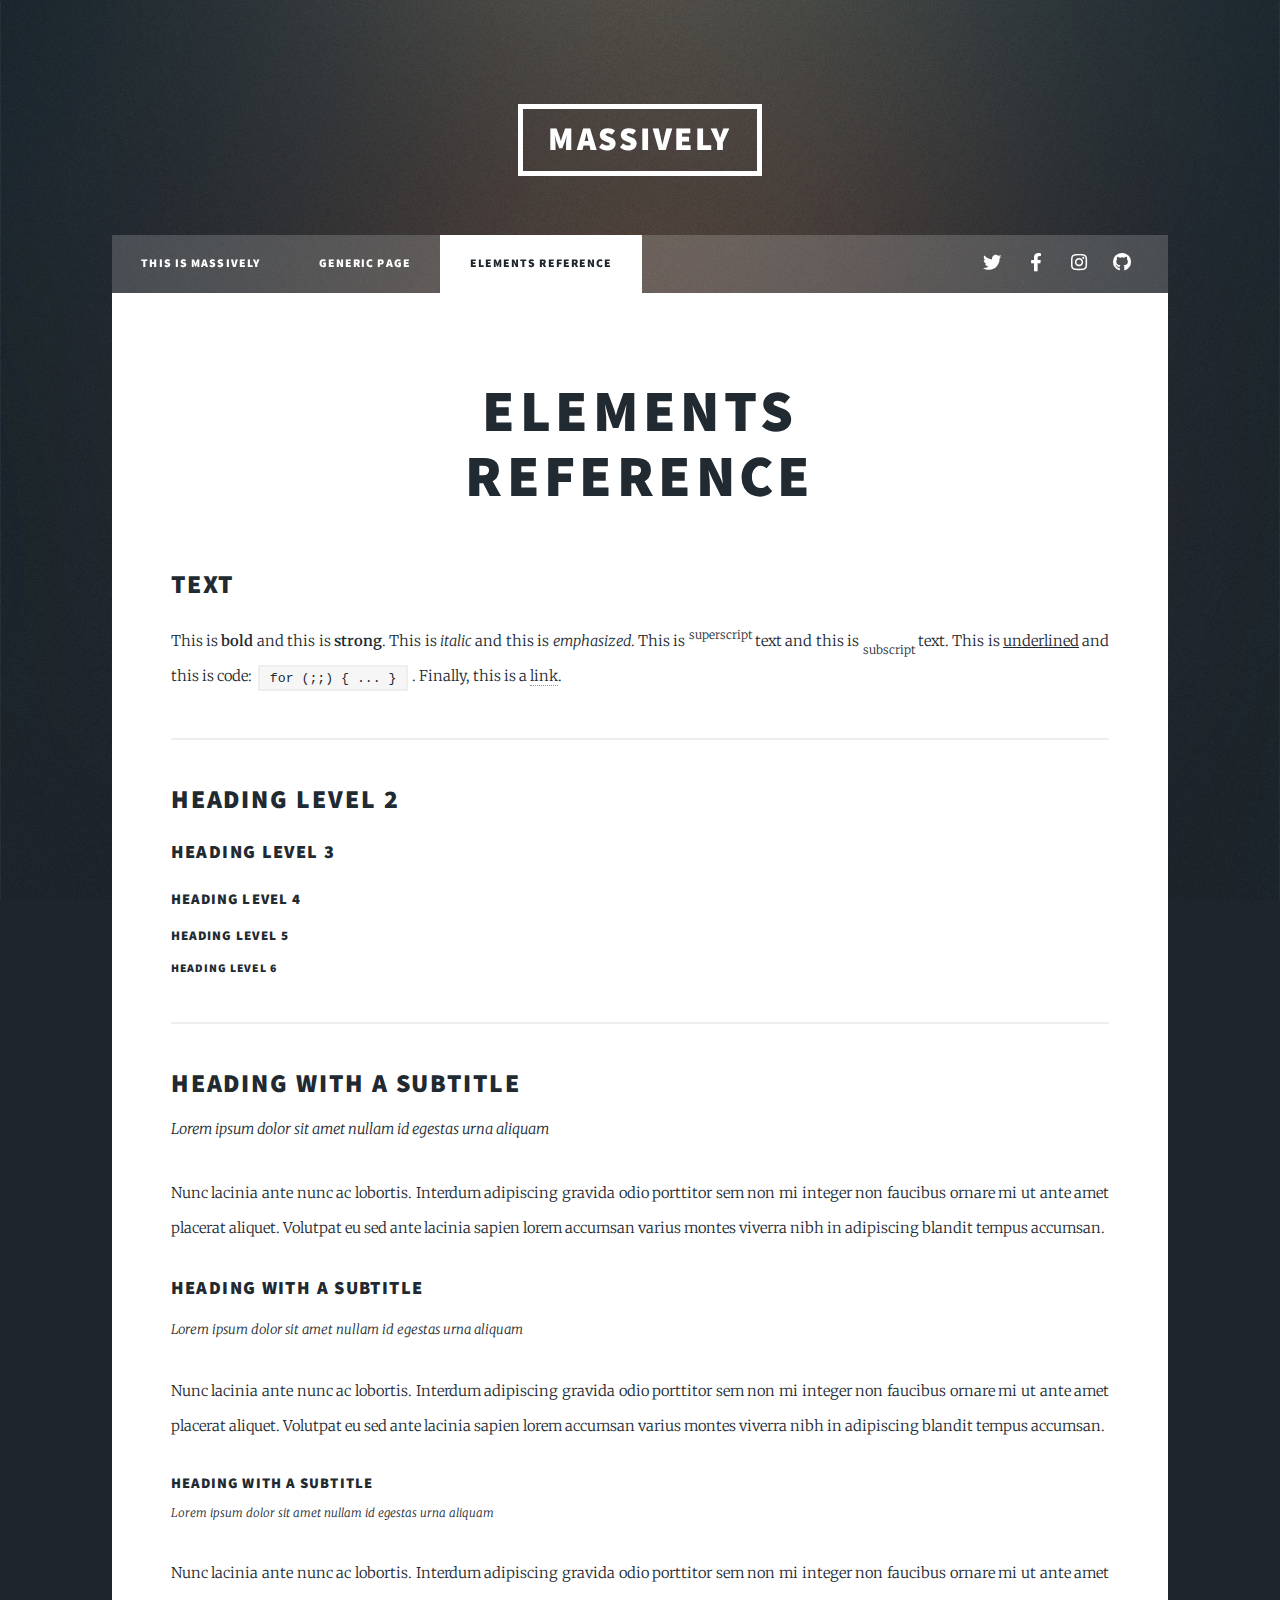
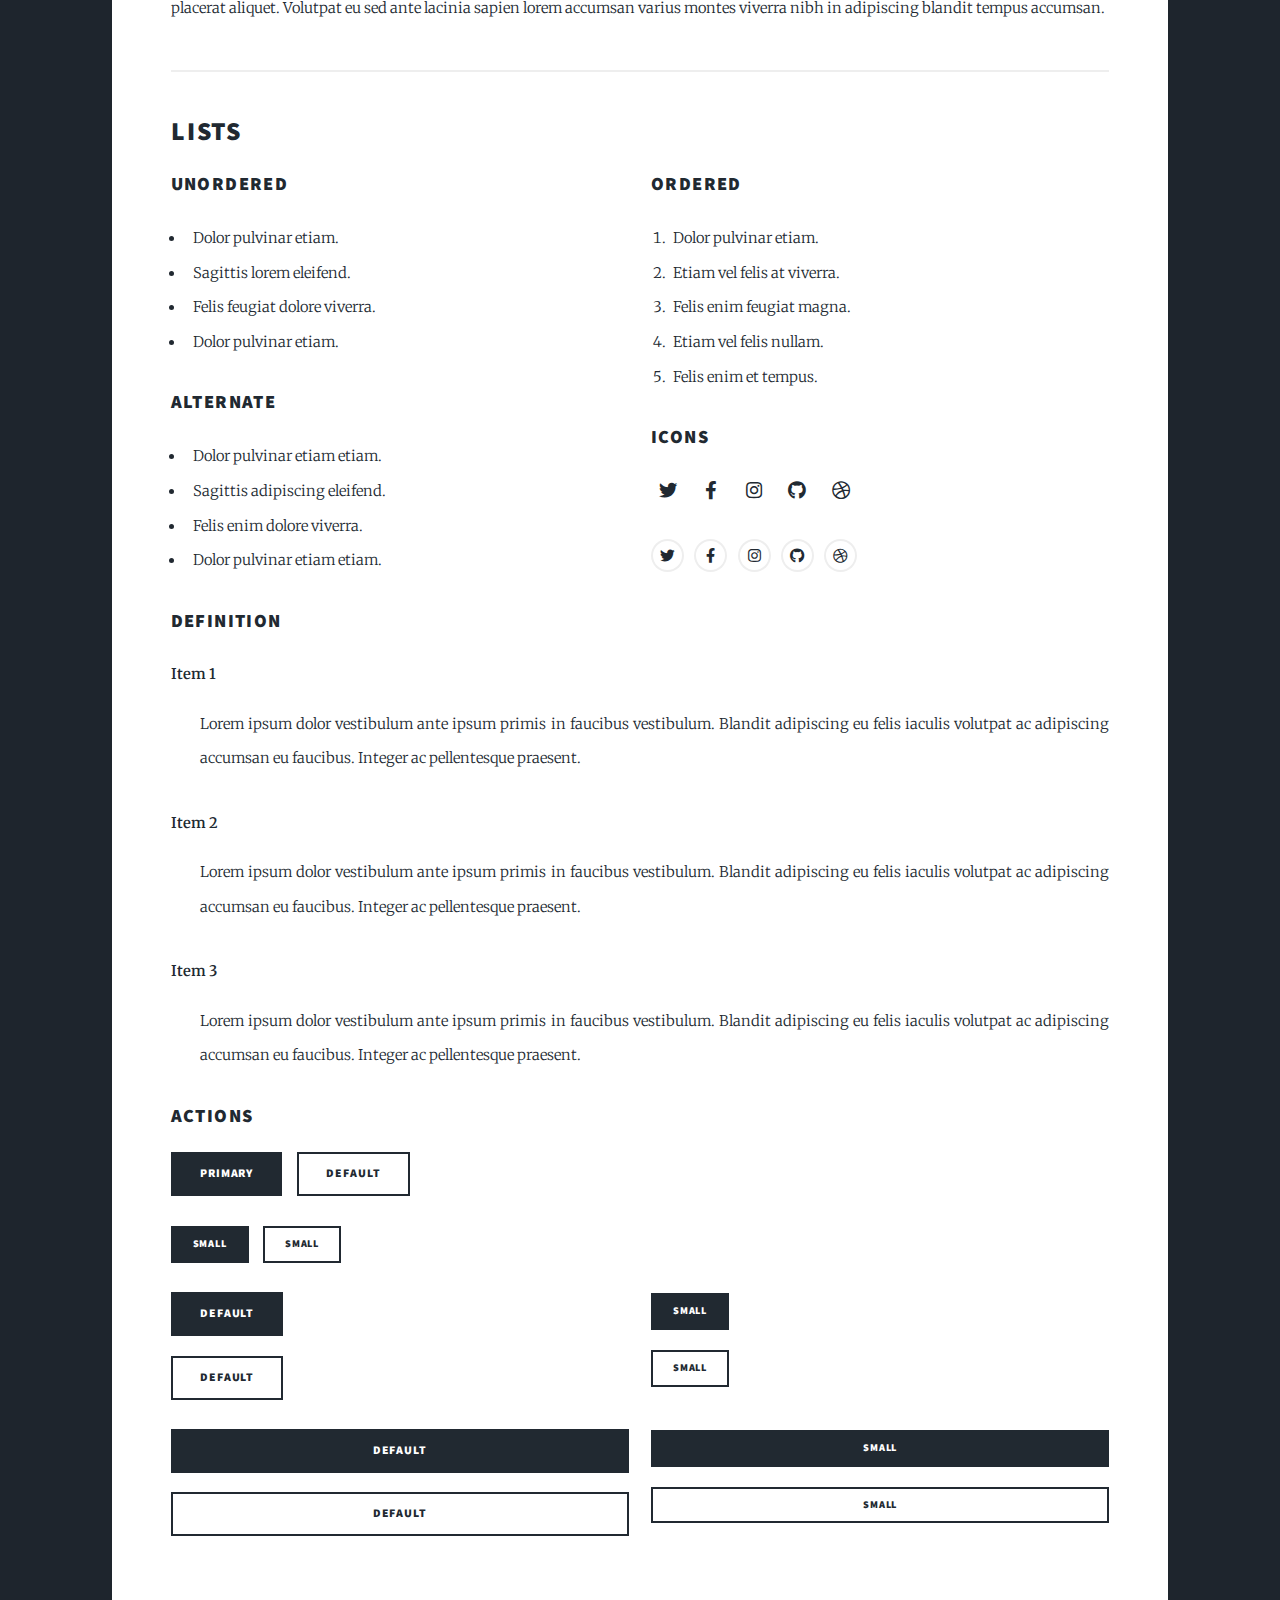
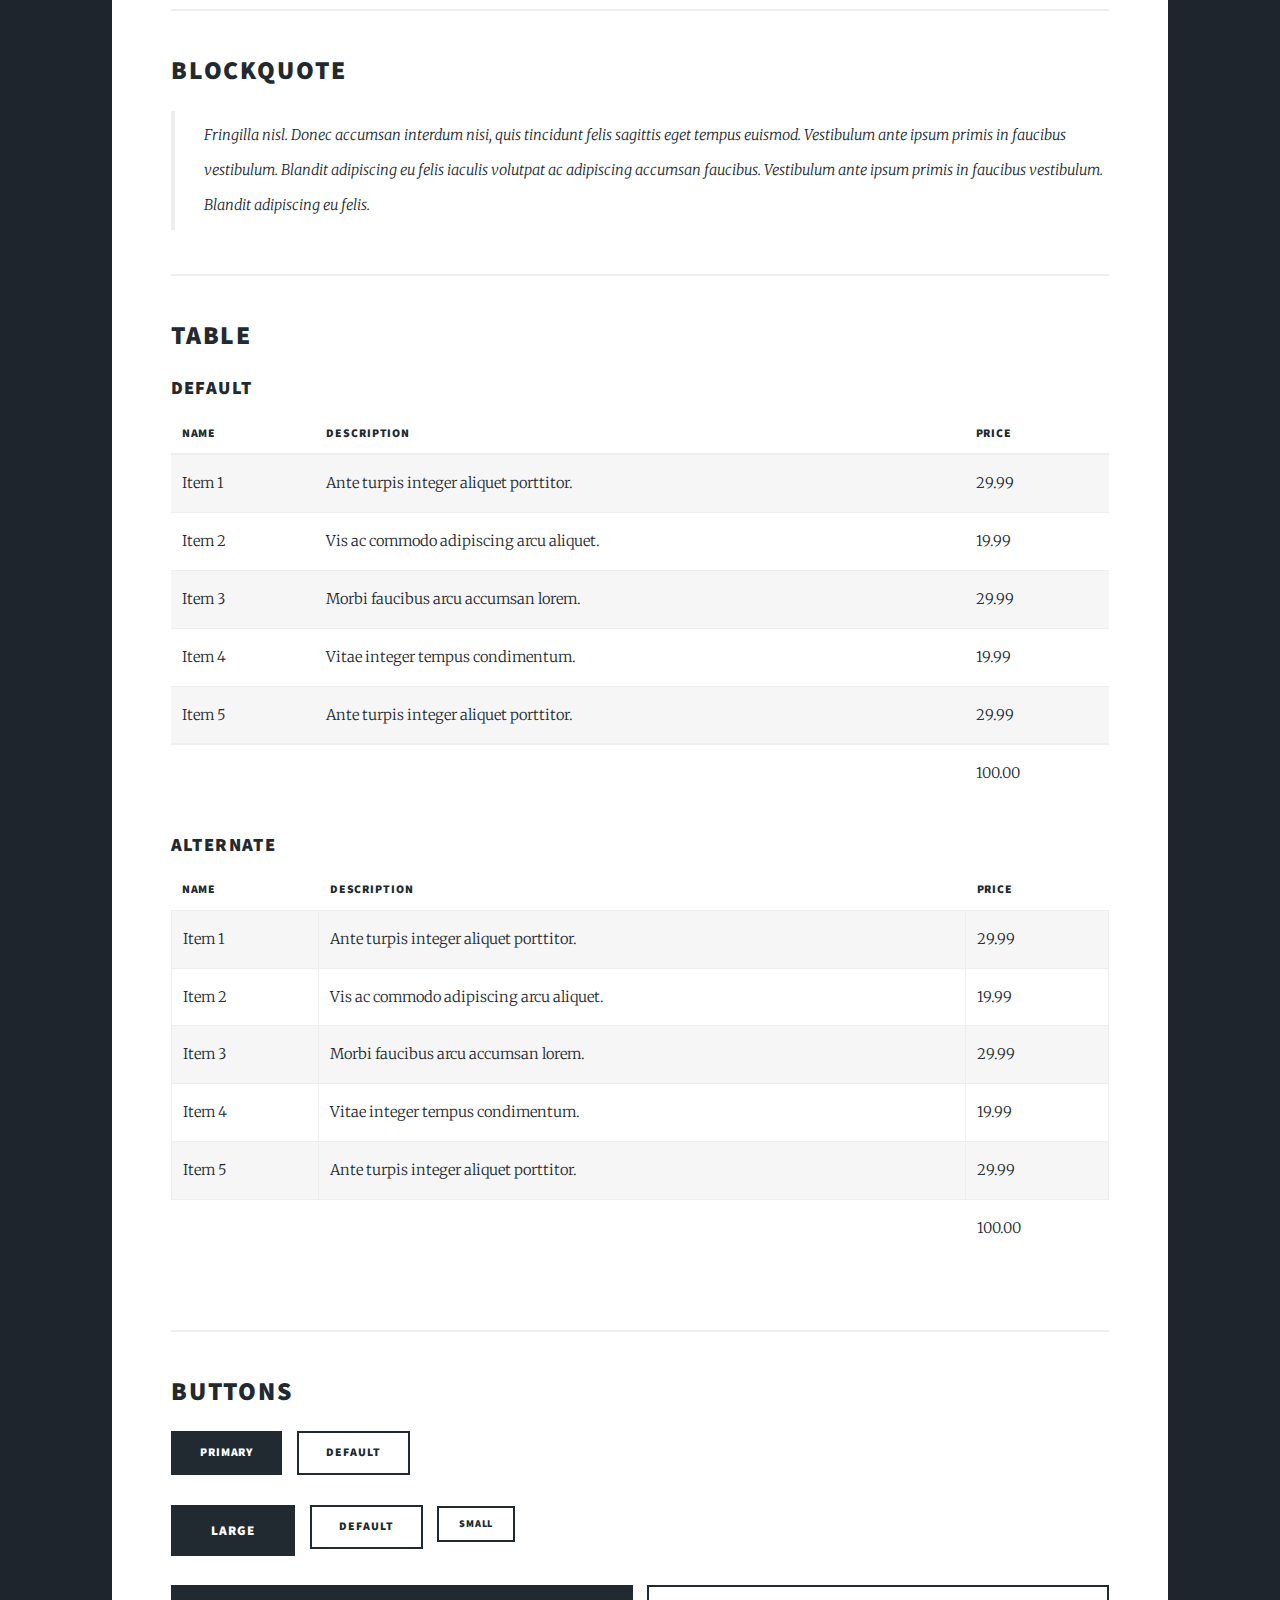
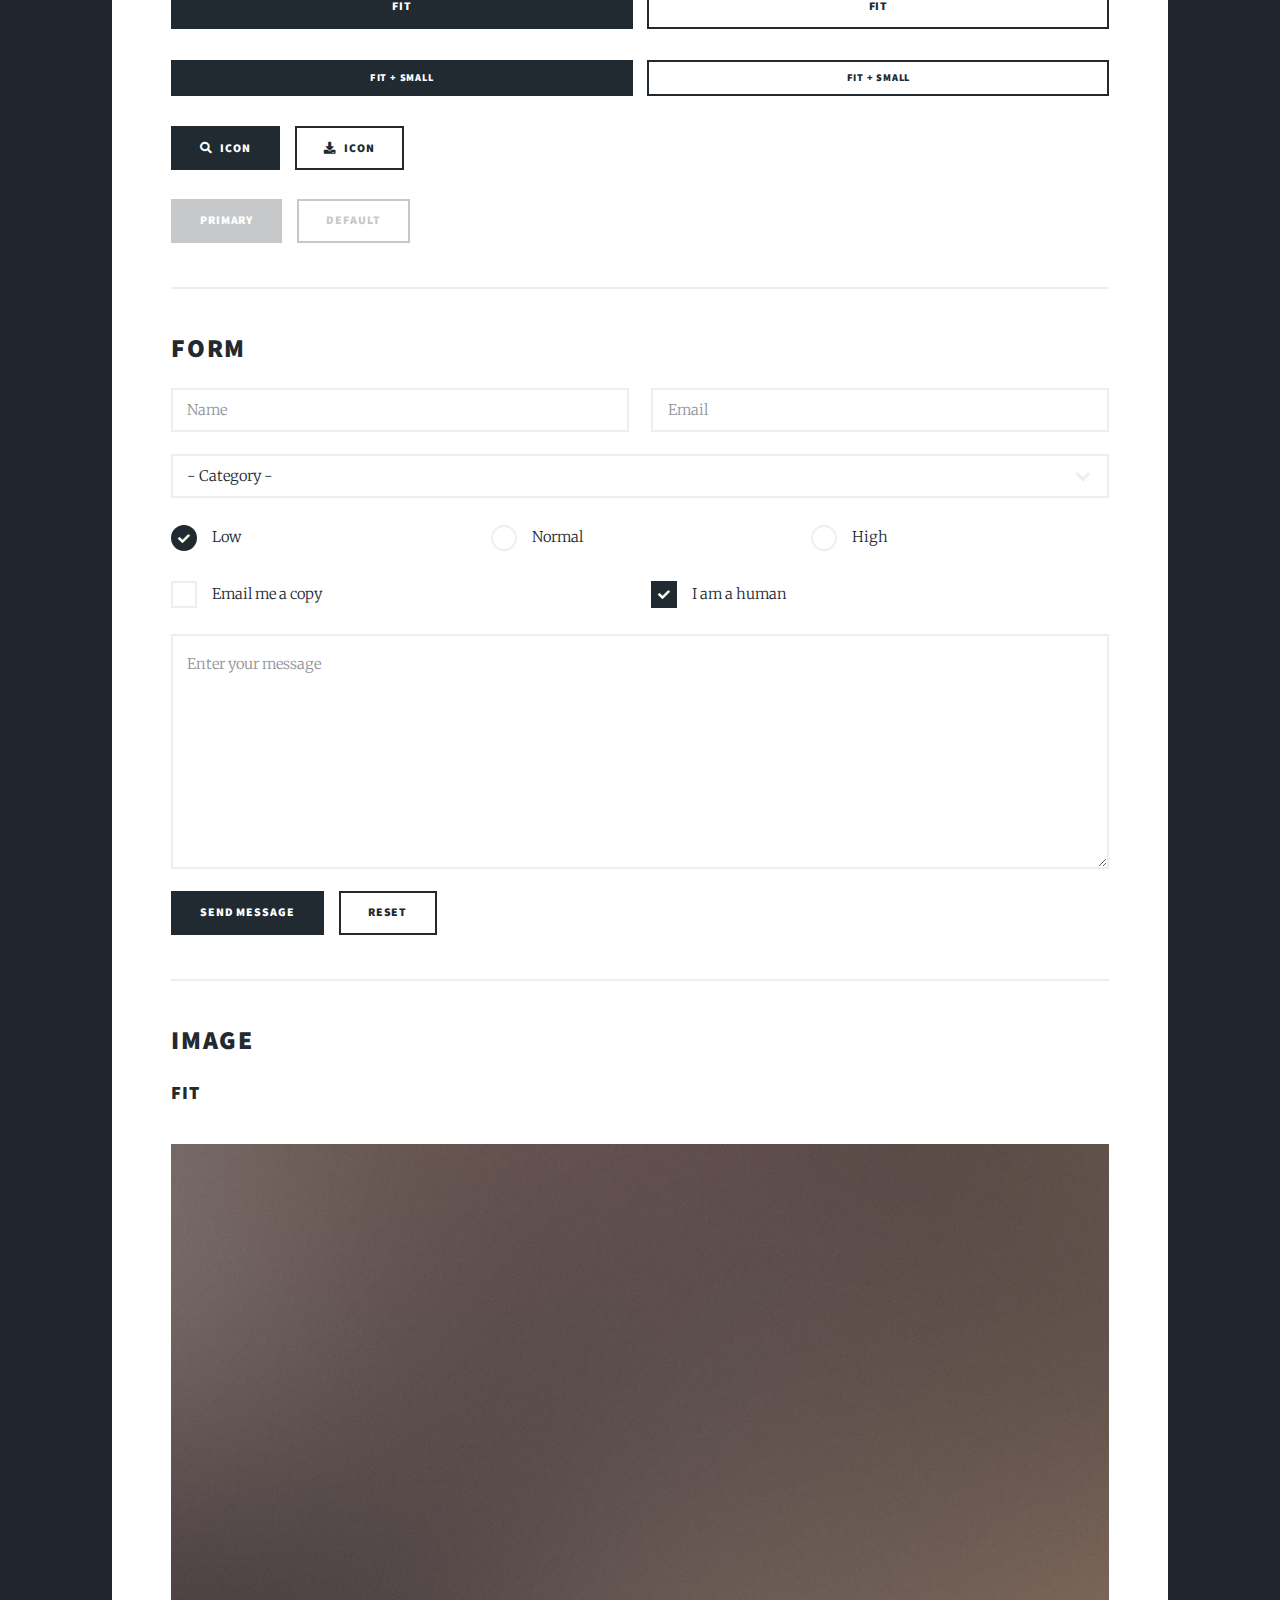
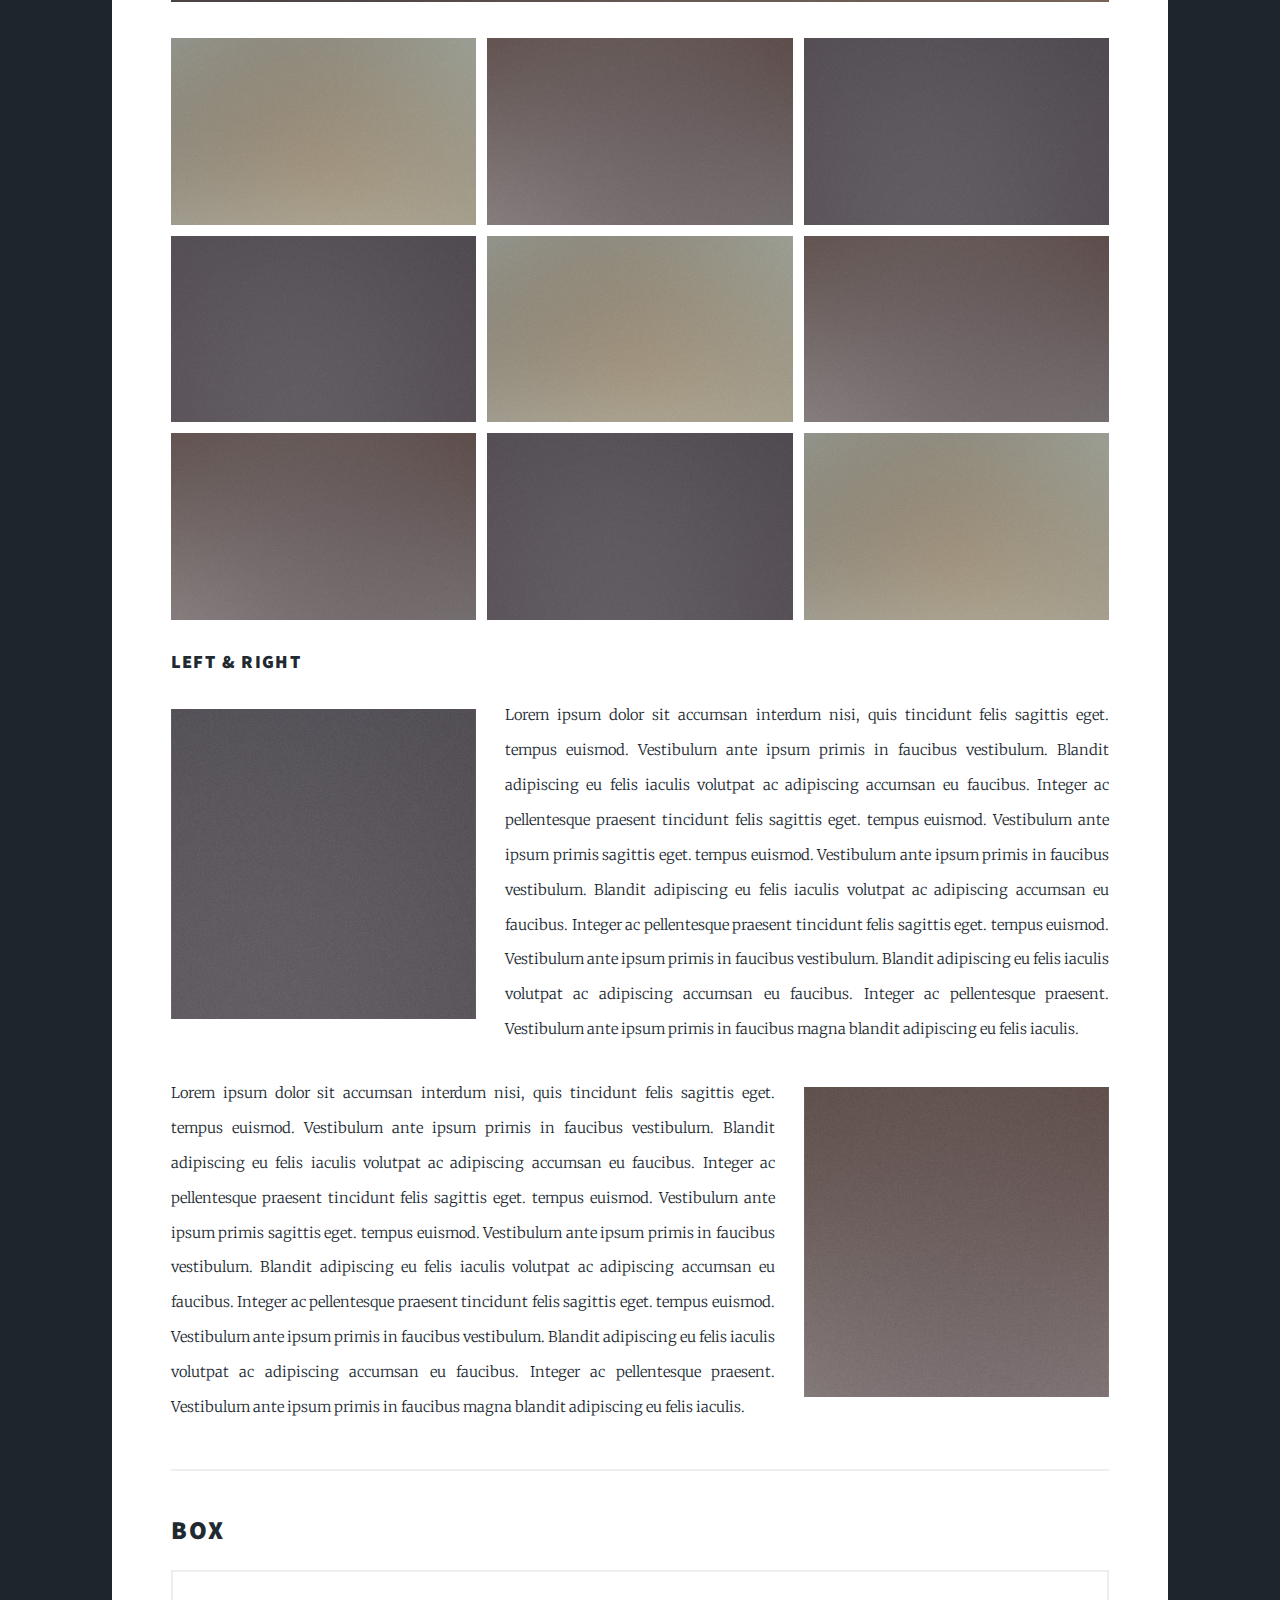
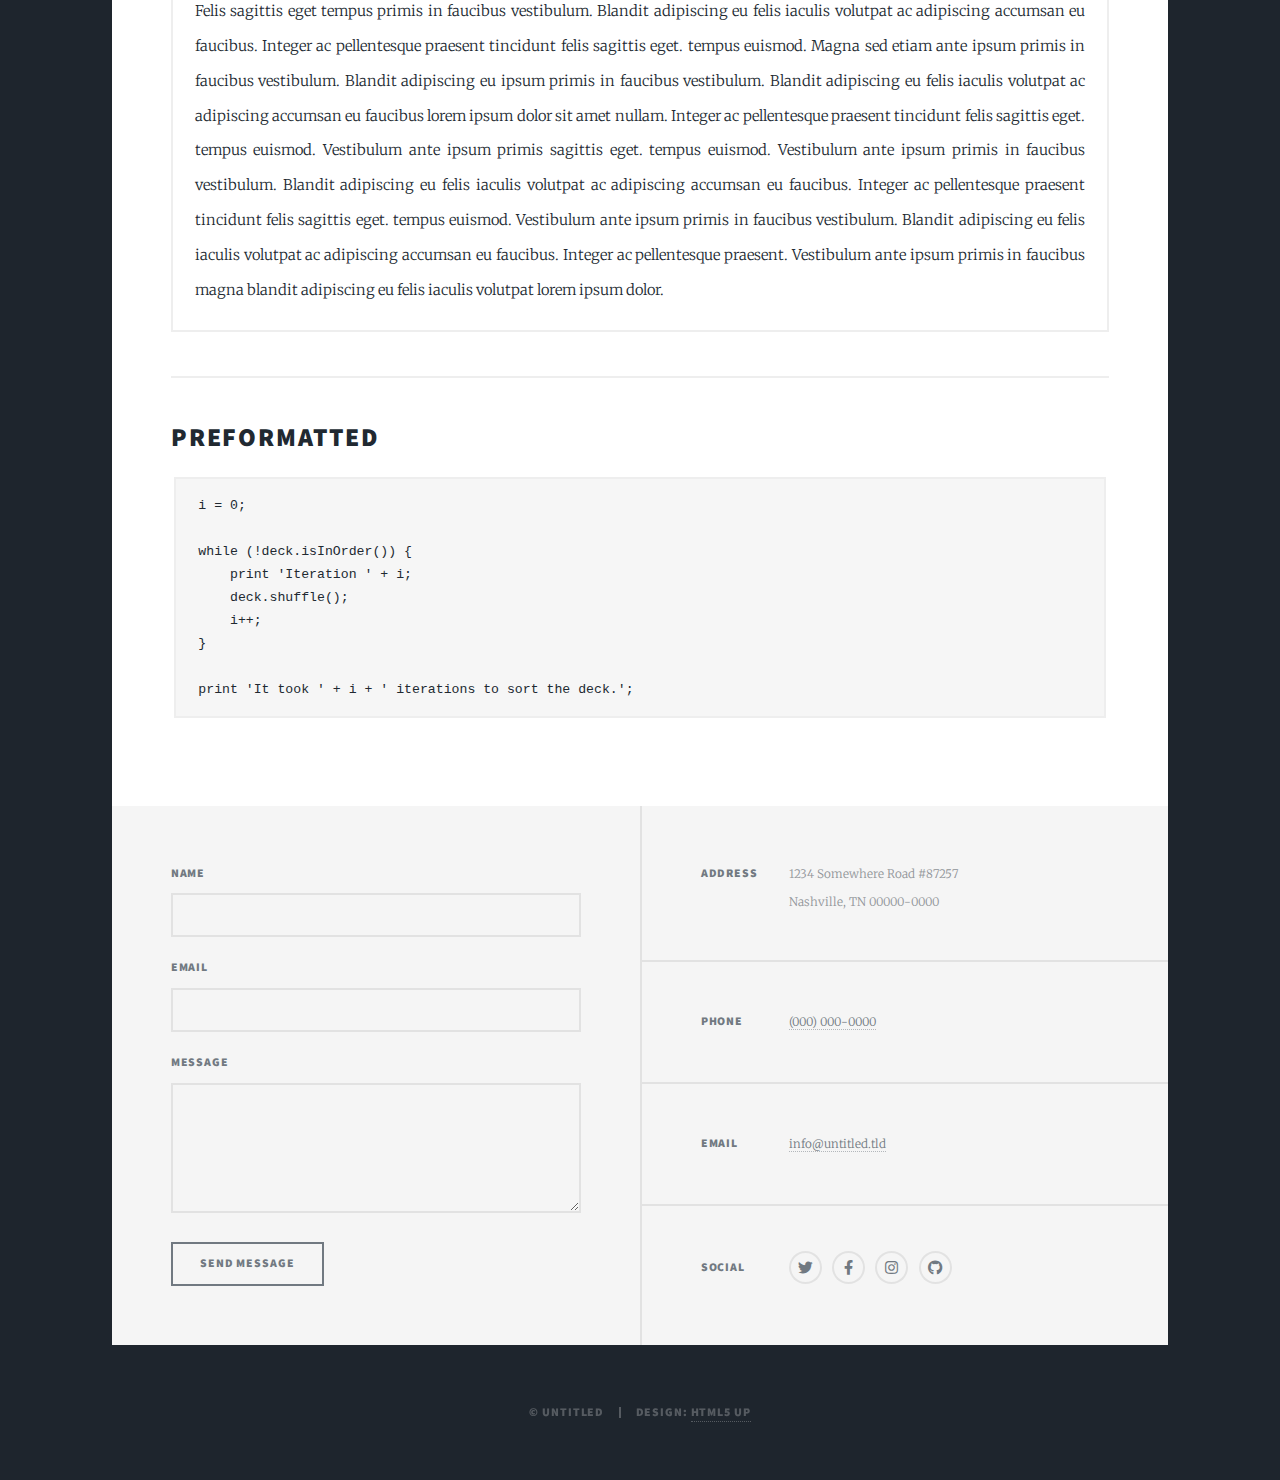
==== elements.html @ 251640fd "fisrt commit" ====
<!DOCTYPE HTML>
<!--
	Massively by HTML5 UP
	html5up.net | @ajlkn
	Free for personal and commercial use under the CCA 3.0 license (html5up.net/license)
-->
<html>
	<head>
		<title>Elements Reference - Massively by HTML5 UP</title>
		<meta charset="utf-8" />
		<meta name="viewport" content="width=device-width, initial-scale=1, user-scalable=no" />
		<link rel="stylesheet" href="assets/css/main.css" />
		<noscript><link rel="stylesheet" href="assets/css/noscript.css" /></noscript>
	</head>
	<body class="is-preload">

		<!-- Wrapper -->
			<div id="wrapper">

				<!-- Header -->
					<header id="header">
						<a href="index.html" class="logo">Massively</a>
					</header>

				<!-- Nav -->
					<nav id="nav">
						<ul class="links">
							<li><a href="index.html">This is Massively</a></li>
							<li><a href="generic.html">Generic Page</a></li>
							<li class="active"><a href="elements.html">Elements Reference</a></li>
						</ul>
						<ul class="icons">
							<li><a href="#" class="icon brands fa-twitter"><span class="label">Twitter</span></a></li>
							<li><a href="#" class="icon brands fa-facebook-f"><span class="label">Facebook</span></a></li>
							<li><a href="#" class="icon brands fa-instagram"><span class="label">Instagram</span></a></li>
							<li><a href="#" class="icon brands fa-github"><span class="label">GitHub</span></a></li>
						</ul>
					</nav>

				<!-- Main -->
					<div id="main">

						<!-- Post -->
							<section class="post">
								<header class="major">
									<h1>Elements<br />
									Reference</h1>
								</header>

								<!-- Text stuff -->
									<h2>Text</h2>
									<p>This is <b>bold</b> and this is <strong>strong</strong>. This is <i>italic</i> and this is <em>emphasized</em>.
									This is <sup>superscript</sup> text and this is <sub>subscript</sub> text.
									This is <u>underlined</u> and this is code: <code>for (;;) { ... }</code>.
									Finally, this is a <a href="#">link</a>.</p>
									<hr />
									<h2>Heading Level 2</h2>
									<h3>Heading Level 3</h3>
									<h4>Heading Level 4</h4>
									<h5>Heading Level 5</h5>
									<h6>Heading Level 6</h6>
									<hr />
									<header>
										<h2>Heading with a Subtitle</h2>
										<p>Lorem ipsum dolor sit amet nullam id egestas urna aliquam</p>
									</header>
									<p>Nunc lacinia ante nunc ac lobortis. Interdum adipiscing gravida odio porttitor sem non mi integer non faucibus ornare mi ut ante amet placerat aliquet. Volutpat eu sed ante lacinia sapien lorem accumsan varius montes viverra nibh in adipiscing blandit tempus accumsan.</p>
									<header>
										<h3>Heading with a Subtitle</h3>
										<p>Lorem ipsum dolor sit amet nullam id egestas urna aliquam</p>
									</header>
									<p>Nunc lacinia ante nunc ac lobortis. Interdum adipiscing gravida odio porttitor sem non mi integer non faucibus ornare mi ut ante amet placerat aliquet. Volutpat eu sed ante lacinia sapien lorem accumsan varius montes viverra nibh in adipiscing blandit tempus accumsan.</p>
									<header>
										<h4>Heading with a Subtitle</h4>
										<p>Lorem ipsum dolor sit amet nullam id egestas urna aliquam</p>
									</header>
									<p>Nunc lacinia ante nunc ac lobortis. Interdum adipiscing gravida odio porttitor sem non mi integer non faucibus ornare mi ut ante amet placerat aliquet. Volutpat eu sed ante lacinia sapien lorem accumsan varius montes viverra nibh in adipiscing blandit tempus accumsan.</p>

									<hr />

								<!-- Lists -->
									<h2>Lists</h2>
									<div class="row">
										<div class="col-6 col-12-small">

											<h3>Unordered</h3>
											<ul>
												<li>Dolor pulvinar etiam.</li>
												<li>Sagittis lorem eleifend.</li>
												<li>Felis feugiat dolore viverra.</li>
												<li>Dolor pulvinar etiam.</li>
											</ul>

											<h3>Alternate</h3>
											<ul class="alt">
												<li>Dolor pulvinar etiam etiam.</li>
												<li>Sagittis adipiscing eleifend.</li>
												<li>Felis enim dolore viverra.</li>
												<li>Dolor pulvinar etiam etiam.</li>
											</ul>

										</div>
										<div class="col-6 col-12-small">

											<h3>Ordered</h3>
											<ol>
												<li>Dolor pulvinar etiam.</li>
												<li>Etiam vel felis at viverra.</li>
												<li>Felis enim feugiat magna.</li>
												<li>Etiam vel felis nullam.</li>
												<li>Felis enim et tempus.</li>
											</ol>

											<h3>Icons</h3>
											<ul class="icons">
												<li><a href="#" class="icon brands fa-twitter"><span class="label">Twitter</span></a></li>
												<li><a href="#" class="icon brands fa-facebook-f"><span class="label">Facebook</span></a></li>
												<li><a href="#" class="icon brands fa-instagram"><span class="label">Instagram</span></a></li>
												<li><a href="#" class="icon brands fa-github"><span class="label">Github</span></a></li>
												<li><a href="#" class="icon brands fa-dribbble"><span class="label">Dribbble</span></a></li>
											</ul>
											<ul class="icons alt">
												<li><a href="#" class="icon brands alt fa-twitter"><span class="label">Twitter</span></a></li>
												<li><a href="#" class="icon brands alt fa-facebook-f"><span class="label">Facebook</span></a></li>
												<li><a href="#" class="icon brands alt fa-instagram"><span class="label">Instagram</span></a></li>
												<li><a href="#" class="icon brands alt fa-github"><span class="label">Github</span></a></li>
												<li><a href="#" class="icon brands alt fa-dribbble"><span class="label">Dribbble</span></a></li>
											</ul>

										</div>
									</div>
									<h3>Definition</h3>
									<dl>
										<dt>Item 1</dt>
										<dd>
											<p>Lorem ipsum dolor vestibulum ante ipsum primis in faucibus vestibulum. Blandit adipiscing eu felis iaculis volutpat ac adipiscing accumsan eu faucibus. Integer ac pellentesque praesent.</p>
										</dd>
										<dt>Item 2</dt>
										<dd>
											<p>Lorem ipsum dolor vestibulum ante ipsum primis in faucibus vestibulum. Blandit adipiscing eu felis iaculis volutpat ac adipiscing accumsan eu faucibus. Integer ac pellentesque praesent.</p>
										</dd>
										<dt>Item 3</dt>
										<dd>
											<p>Lorem ipsum dolor vestibulum ante ipsum primis in faucibus vestibulum. Blandit adipiscing eu felis iaculis volutpat ac adipiscing accumsan eu faucibus. Integer ac pellentesque praesent.</p>
										</dd>
									</dl>

									<h3>Actions</h3>
									<ul class="actions">
										<li><a href="#" class="button primary">Primary</a></li>
										<li><a href="#" class="button">Default</a></li>
									</ul>
									<ul class="actions small">
										<li><a href="#" class="button primary small">Small</a></li>
										<li><a href="#" class="button small">Small</a></li>
									</ul>
									<div class="row">
										<div class="col-6 col-12-small">
											<ul class="actions stacked">
												<li><a href="#" class="button primary">Default</a></li>
												<li><a href="#" class="button">Default</a></li>
											</ul>
										</div>
										<div class="col-6 col-12-small">
											<ul class="actions stacked">
												<li><a href="#" class="button primary small">Small</a></li>
												<li><a href="#" class="button small">Small</a></li>
											</ul>
										</div>
									</div>
									<div class="row">
										<div class="col-6 col-12-small">
											<ul class="actions stacked">
												<li><a href="#" class="button primary fit">Default</a></li>
												<li><a href="#" class="button fit">Default</a></li>
											</ul>
										</div>
										<div class="col-6 col-12-small">
											<ul class="actions stacked">
												<li><a href="#" class="button primary small fit">Small</a></li>
												<li><a href="#" class="button small fit">Small</a></li>
											</ul>
										</div>
									</div>

									<hr />

								<!-- Blockquote -->
									<h2>Blockquote</h2>
									<blockquote>Fringilla nisl. Donec accumsan interdum nisi, quis tincidunt felis sagittis eget tempus euismod. Vestibulum ante ipsum primis in faucibus vestibulum. Blandit adipiscing eu felis iaculis volutpat ac adipiscing accumsan faucibus. Vestibulum ante ipsum primis in faucibus vestibulum. Blandit adipiscing eu felis.</blockquote>

									<hr />

								<!-- Table -->
									<h2>Table</h2>

									<h3>Default</h3>
									<div class="table-wrapper">
										<table>
											<thead>
												<tr>
													<th>Name</th>
													<th>Description</th>
													<th>Price</th>
												</tr>
											</thead>
											<tbody>
												<tr>
													<td>Item 1</td>
													<td>Ante turpis integer aliquet porttitor.</td>
													<td>29.99</td>
												</tr>
												<tr>
													<td>Item 2</td>
													<td>Vis ac commodo adipiscing arcu aliquet.</td>
													<td>19.99</td>
												</tr>
												<tr>
													<td>Item 3</td>
													<td> Morbi faucibus arcu accumsan lorem.</td>
													<td>29.99</td>
												</tr>
												<tr>
													<td>Item 4</td>
													<td>Vitae integer tempus condimentum.</td>
													<td>19.99</td>
												</tr>
												<tr>
													<td>Item 5</td>
													<td>Ante turpis integer aliquet porttitor.</td>
													<td>29.99</td>
												</tr>
											</tbody>
											<tfoot>
												<tr>
													<td colspan="2"></td>
													<td>100.00</td>
												</tr>
											</tfoot>
										</table>
									</div>

									<h3>Alternate</h3>
									<div class="table-wrapper">
										<table class="alt">
											<thead>
												<tr>
													<th>Name</th>
													<th>Description</th>
													<th>Price</th>
												</tr>
											</thead>
											<tbody>
												<tr>
													<td>Item 1</td>
													<td>Ante turpis integer aliquet porttitor.</td>
													<td>29.99</td>
												</tr>
												<tr>
													<td>Item 2</td>
													<td>Vis ac commodo adipiscing arcu aliquet.</td>
													<td>19.99</td>
												</tr>
												<tr>
													<td>Item 3</td>
													<td> Morbi faucibus arcu accumsan lorem.</td>
													<td>29.99</td>
												</tr>
												<tr>
													<td>Item 4</td>
													<td>Vitae integer tempus condimentum.</td>
													<td>19.99</td>
												</tr>
												<tr>
													<td>Item 5</td>
													<td>Ante turpis integer aliquet porttitor.</td>
													<td>29.99</td>
												</tr>
											</tbody>
											<tfoot>
												<tr>
													<td colspan="2"></td>
													<td>100.00</td>
												</tr>
											</tfoot>
										</table>
									</div>

									<hr />

								<!-- Buttons -->
									<h2>Buttons</h2>
									<ul class="actions">
										<li><a href="#" class="button primary">Primary</a></li>
										<li><a href="#" class="button">Default</a></li>
									</ul>
									<ul class="actions">
										<li><a href="#" class="button primary large">Large</a></li>
										<li><a href="#" class="button">Default</a></li>
										<li><a href="#" class="button small">Small</a></li>
									</ul>
									<ul class="actions fit">
										<li><a href="#" class="button primary fit">Fit</a></li>
										<li><a href="#" class="button fit">Fit</a></li>
									</ul>
									<ul class="actions fit small">
										<li><a href="#" class="button primary fit small">Fit + Small</a></li>
										<li><a href="#" class="button fit small">Fit + Small</a></li>
									</ul>
									<ul class="actions">
										<li><a href="#" class="button primary icon solid fa-search">Icon</a></li>
										<li><a href="#" class="button icon solid fa-download">Icon</a></li>
									</ul>
									<ul class="actions">
										<li><span class="button primary disabled">Primary</span></li>
										<li><span class="button disabled">Default</span></li>
									</ul>

									<hr />

								<!-- Form -->
									<h2>Form</h2>

									<form method="post" action="#">
										<div class="row gtr-uniform">
											<div class="col-6 col-12-xsmall">
												<input type="text" name="demo-name" id="demo-name" value="" placeholder="Name" />
											</div>
											<div class="col-6 col-12-xsmall">
												<input type="email" name="demo-email" id="demo-email" value="" placeholder="Email" />
											</div>
											<!-- Break -->
											<div class="col-12">
												<select name="demo-category" id="demo-category">
													<option value="">- Category -</option>
													<option value="1">Manufacturing</option>
													<option value="1">Shipping</option>
													<option value="1">Administration</option>
													<option value="1">Human Resources</option>
												</select>
											</div>
											<!-- Break -->
											<div class="col-4 col-12-small">
												<input type="radio" id="demo-priority-low" name="demo-priority" checked>
												<label for="demo-priority-low">Low</label>
											</div>
											<div class="col-4 col-12-small">
												<input type="radio" id="demo-priority-normal" name="demo-priority">
												<label for="demo-priority-normal">Normal</label>
											</div>
											<div class="col-4 col-12-small">
												<input type="radio" id="demo-priority-high" name="demo-priority">
												<label for="demo-priority-high">High</label>
											</div>
											<!-- Break -->
											<div class="col-6 col-12-small">
												<input type="checkbox" id="demo-copy" name="demo-copy">
												<label for="demo-copy">Email me a copy</label>
											</div>
											<div class="col-6 col-12-small">
												<input type="checkbox" id="demo-human" name="demo-human" checked>
												<label for="demo-human">I am a human</label>
											</div>
											<!-- Break -->
											<div class="col-12">
												<textarea name="demo-message" id="demo-message" placeholder="Enter your message" rows="6"></textarea>
											</div>
											<!-- Break -->
											<div class="col-12">
												<ul class="actions">
													<li><input type="submit" value="Send Message" class="primary" /></li>
													<li><input type="reset" value="Reset" /></li>
												</ul>
											</div>
										</div>
									</form>

									<hr />

								<!-- Image -->
									<h2>Image</h2>

									<h3>Fit</h3>
									<span class="image fit"><img src="images/pic01.jpg" alt="" /></span>
									<div class="box alt">
										<div class="row gtr-50 gtr-uniform">
											<div class="col-4"><span class="image fit"><img src="images/pic02.jpg" alt="" /></span></div>
											<div class="col-4"><span class="image fit"><img src="images/pic03.jpg" alt="" /></span></div>
											<div class="col-4"><span class="image fit"><img src="images/pic04.jpg" alt="" /></span></div>
											<!-- Break -->
											<div class="col-4"><span class="image fit"><img src="images/pic04.jpg" alt="" /></span></div>
											<div class="col-4"><span class="image fit"><img src="images/pic02.jpg" alt="" /></span></div>
											<div class="col-4"><span class="image fit"><img src="images/pic03.jpg" alt="" /></span></div>
											<!-- Break -->
											<div class="col-4"><span class="image fit"><img src="images/pic03.jpg" alt="" /></span></div>
											<div class="col-4"><span class="image fit"><img src="images/pic04.jpg" alt="" /></span></div>
											<div class="col-4"><span class="image fit"><img src="images/pic02.jpg" alt="" /></span></div>
										</div>
									</div>

									<h3>Left &amp; Right</h3>
									<p><span class="image left"><img src="images/pic08.jpg" alt="" /></span>Lorem ipsum dolor sit accumsan interdum nisi, quis tincidunt felis sagittis eget. tempus euismod. Vestibulum ante ipsum primis in faucibus vestibulum. Blandit adipiscing eu felis iaculis volutpat ac adipiscing accumsan eu faucibus. Integer ac pellentesque praesent tincidunt felis sagittis eget. tempus euismod. Vestibulum ante ipsum primis sagittis eget. tempus euismod. Vestibulum ante ipsum primis in faucibus vestibulum. Blandit adipiscing eu felis iaculis volutpat ac adipiscing accumsan eu faucibus. Integer ac pellentesque praesent tincidunt felis sagittis eget. tempus euismod. Vestibulum ante ipsum primis in faucibus vestibulum. Blandit adipiscing eu felis iaculis volutpat ac adipiscing accumsan eu faucibus. Integer ac pellentesque praesent. Vestibulum ante ipsum primis in faucibus magna blandit adipiscing eu felis iaculis.</p>
									<p><span class="image right"><img src="images/pic09.jpg" alt="" /></span>Lorem ipsum dolor sit accumsan interdum nisi, quis tincidunt felis sagittis eget. tempus euismod. Vestibulum ante ipsum primis in faucibus vestibulum. Blandit adipiscing eu felis iaculis volutpat ac adipiscing accumsan eu faucibus. Integer ac pellentesque praesent tincidunt felis sagittis eget. tempus euismod. Vestibulum ante ipsum primis sagittis eget. tempus euismod. Vestibulum ante ipsum primis in faucibus vestibulum. Blandit adipiscing eu felis iaculis volutpat ac adipiscing accumsan eu faucibus. Integer ac pellentesque praesent tincidunt felis sagittis eget. tempus euismod. Vestibulum ante ipsum primis in faucibus vestibulum. Blandit adipiscing eu felis iaculis volutpat ac adipiscing accumsan eu faucibus. Integer ac pellentesque praesent. Vestibulum ante ipsum primis in faucibus magna blandit adipiscing eu felis iaculis.</p>

									<hr />

								<!-- Box -->
									<h2>Box</h2>
									<div class="box">
										<p>Felis sagittis eget tempus primis in faucibus vestibulum. Blandit adipiscing eu felis iaculis volutpat ac adipiscing accumsan eu faucibus. Integer ac pellentesque praesent tincidunt felis sagittis eget. tempus euismod. Magna sed etiam ante ipsum primis in faucibus vestibulum. Blandit adipiscing eu ipsum primis in faucibus vestibulum. Blandit adipiscing eu felis iaculis volutpat ac adipiscing accumsan eu faucibus lorem ipsum dolor sit amet nullam. Integer ac pellentesque praesent tincidunt felis sagittis eget. tempus euismod. Vestibulum ante ipsum primis sagittis eget. tempus euismod. Vestibulum ante ipsum primis in faucibus vestibulum. Blandit adipiscing eu felis iaculis volutpat ac adipiscing accumsan eu faucibus. Integer ac pellentesque praesent tincidunt felis sagittis eget. tempus euismod. Vestibulum ante ipsum primis in faucibus vestibulum. Blandit adipiscing eu felis iaculis volutpat ac adipiscing accumsan eu faucibus. Integer ac pellentesque praesent. Vestibulum ante ipsum primis in faucibus magna blandit adipiscing eu felis iaculis volutpat lorem ipsum dolor.</p>
									</div>

									<hr />

								<!-- Preformatted Code -->
									<h2>Preformatted</h2>
									<pre><code>i = 0;

while (!deck.isInOrder()) {
    print 'Iteration ' + i;
    deck.shuffle();
    i++;
}

print 'It took ' + i + ' iterations to sort the deck.';
</code></pre>

							</section>

					</div>

				<!-- Footer -->
					<footer id="footer">
						<section>
							<form method="post" action="#">
								<div class="fields">
									<div class="field">
										<label for="name">Name</label>
										<input type="text" name="name" id="name" />
									</div>
									<div class="field">
										<label for="email">Email</label>
										<input type="text" name="email" id="email" />
									</div>
									<div class="field">
										<label for="message">Message</label>
										<textarea name="message" id="message" rows="3"></textarea>
									</div>
								</div>
								<ul class="actions">
									<li><input type="submit" value="Send Message" /></li>
								</ul>
							</form>
						</section>
						<section class="split contact">
							<section class="alt">
								<h3>Address</h3>
								<p>1234 Somewhere Road #87257<br />
								Nashville, TN 00000-0000</p>
							</section>
							<section>
								<h3>Phone</h3>
								<p><a href="#">(000) 000-0000</a></p>
							</section>
							<section>
								<h3>Email</h3>
								<p><a href="#">info@untitled.tld</a></p>
							</section>
							<section>
								<h3>Social</h3>
								<ul class="icons alt">
									<li><a href="#" class="icon brands alt fa-twitter"><span class="label">Twitter</span></a></li>
									<li><a href="#" class="icon brands alt fa-facebook-f"><span class="label">Facebook</span></a></li>
									<li><a href="#" class="icon brands alt fa-instagram"><span class="label">Instagram</span></a></li>
									<li><a href="#" class="icon brands alt fa-github"><span class="label">GitHub</span></a></li>
								</ul>
							</section>
						</section>
					</footer>

				<!-- Copyright -->
					<div id="copyright">
						<ul><li>&copy; Untitled</li><li>Design: <a href="https://html5up.net">HTML5 UP</a></li></ul>
					</div>

			</div>

		<!-- Scripts -->
			<script src="assets/js/jquery.min.js"></script>
			<script src="assets/js/jquery.scrollex.min.js"></script>
			<script src="assets/js/jquery.scrolly.min.js"></script>
			<script src="assets/js/browser.min.js"></script>
			<script src="assets/js/breakpoints.min.js"></script>
			<script src="assets/js/util.js"></script>
			<script src="assets/js/main.js"></script>

	</body>
</html>
---- assets/css/main.css ----
@import url(fontawesome-all.min.css);
@import url("https://fonts.googleapis.com/css?family=Merriweather:300,700,300italic,700italic|Source+Sans+Pro:900");

/*
	Massively by HTML5 UP
	html5up.net | @ajlkn
	Free for personal and commercial use under the CCA 3.0 license (html5up.net/license)
*/

html, body, div, span, applet, object,
iframe, h1, h2, h3, h4, h5, h6, p, blockquote,
pre, a, abbr, acronym, address, big, cite,
code, del, dfn, em, img, ins, kbd, q, s, samp,
small, strike, strong, sub, sup, tt, var, b,
u, i, center, dl, dt, dd, ol, ul, li, fieldset,
form, label, legend, table, caption, tbody,
tfoot, thead, tr, th, td, article, aside,
canvas, details, embed, figure, figcaption,
footer, header, hgroup, menu, nav, output, ruby,
section, summary, time, mark, audio, video {
	margin: 0;
	padding: 0;
	border: 0;
	font-size: 100%;
	font: inherit;
	vertical-align: baseline;}

article, aside, details, figcaption, figure,
footer, header, hgroup, menu, nav, section {
	display: block;}

body {
	line-height: 1;
}

ol, ul {
	list-style: none;
}

blockquote, q {
	quotes: none;
}

	blockquote:before, blockquote:after, q:before, q:after {
		content: '';
		content: none;
	}

table {
	border-collapse: collapse;
	border-spacing: 0;
}

body {
	-webkit-text-size-adjust: none;
}

mark {
	background-color: transparent;
	color: inherit;
}

input::-moz-focus-inner {
	border: 0;
	padding: 0;
}

input, select, textarea {
	-moz-appearance: none;
	-webkit-appearance: none;
	-ms-appearance: none;
	appearance: none;
}

/* Basic */

	@-ms-viewport {
		width: device-width;
	}

	body {
		-ms-overflow-style: scrollbar;
	}

	@media screen and (max-width: 480px) {

		html, body {
			min-width: 320px;
		}

	}

	html {
		box-sizing: border-box;
	}

	*, *:before, *:after {
		box-sizing: inherit;
	}

	body {
		background-color: #1e252d;
	}

		body.is-preload *, body.is-preload *:before, body.is-preload *:after {
			-moz-animation: none !important;
			-webkit-animation: none !important;
			-ms-animation: none !important;
			animation: none !important;
			-moz-transition: none !important;
			-webkit-transition: none !important;
			-ms-transition: none !important;
			transition: none !important;
		}

/* Type */

	html {
		font-size: 16pt;
	}

		@media screen and (max-width: 1680px) {

			html {
				font-size: 12pt;
			}

		}

		@media screen and (max-width: 1280px) {

			html {
				font-size: 11pt;
			}

		}

		@media screen and (max-width: 360px) {

			html {
				font-size: 10pt;
			}

		}

	body {
		color: #212931;
	}

	body, input, select, textarea {
		font-family: "Merriweather", Georgia, serif;
		font-weight: 300;
		font-size: 1rem;
		line-height: 2.375;
	}

	a {
		-moz-transition: color 0.2s ease-in-out, background-color 0.2s ease-in-out, border-color 0.2s ease-in-out, box-shadow 0.2s ease-in-out;
		-webkit-transition: color 0.2s ease-in-out, background-color 0.2s ease-in-out, border-color 0.2s ease-in-out, box-shadow 0.2s ease-in-out;
		-ms-transition: color 0.2s ease-in-out, background-color 0.2s ease-in-out, border-color 0.2s ease-in-out, box-shadow 0.2s ease-in-out;
		transition: color 0.2s ease-in-out, background-color 0.2s ease-in-out, border-color 0.2s ease-in-out, box-shadow 0.2s ease-in-out;
		border-bottom: dotted 1px;
		text-decoration: none;
	}

		a:hover {
			border-bottom-color: transparent;
		}

	strong, b {
		font-weight: 600;
	}

	em, i {
		font-style: italic;
	}

	p {
		text-align: justify;
		margin: 0 0 2rem 0;
	}

	h1, h2, h3, h4, h5, h6 {
		font-family: "Source Sans Pro", Helvetica, sans-serif;
		font-weight: 900;
		line-height: 1.5;
		letter-spacing: 0.075em;
		text-transform: uppercase;
		margin: 0 0 1rem 0;
	}

		h1 a, h2 a, h3 a, h4 a, h5 a, h6 a {
			border-bottom: 0;
			color: inherit;
			text-decoration: none;
		}

	h1 {
		font-size: 4rem;
		line-height: 1.1;
		margin: 0 0 2rem 0;
	}

	h2 {
		font-size: 1.75rem;
		line-height: 1.3;
		margin: 0 0 1.5rem 0;
	}

	h3 {
		font-size: 1.25rem;
		margin: 0 0 1.5rem 0;
	}

	h4 {
		font-size: 1rem;
	}

	h5 {
		font-size: 0.9rem;
	}

	h6 {
		font-size: 0.8rem;
	}

	sub {
		font-size: 0.8rem;
		position: relative;
		top: 0.5rem;
	}

	sup {
		font-size: 0.8rem;
		position: relative;
		top: -0.5rem;
	}

	blockquote {
		border-left: solid 4px;
		font-style: italic;
		margin: 0 0 2rem 0;
		padding: 0.5rem 0 0.5rem 2rem;
	}

	code {
		border: solid 2px;
		font-family: "Courier New", monospace;
		font-size: 0.9rem;
		margin: 0 0.25rem;
		padding: 0.25rem 0.65rem;
	}

	pre {
		-webkit-overflow-scrolling: touch;
		font-family: "Courier New", monospace;
		font-size: 0.9rem;
		margin: 0 0 2rem 0;
	}

		pre code {
			display: block;
			line-height: 1.75;
			padding: 1rem 1.5rem;
			overflow-x: auto;
		}

	hr {
		border: 0;
		border-bottom: solid 2px;
		margin: 3rem 0;
	}

		hr.major {
			margin: 5rem 0;
		}

	.align-left {
		text-align: left;
	}

	.align-center {
		text-align: center;
	}

	.align-right {
		text-align: right;
	}

	input, select, textarea {
		color: #212931;
	}

	a {
		color: #212931;
		border-bottom-color: rgba(33, 41, 49, 0.5);
	}

		a:hover {
			border-bottom-color: transparent;
			color: #18bfef !important;
		}

	strong, b {
		color: #212931;
	}

	h1, h2, h3, h4, h5, h6 {
		color: #212931;
	}

	blockquote {
		border-left-color: #eeeeee;
	}

	code {
		background: rgba(220, 220, 220, 0.25);
		border-color: #eeeeee;
	}

	hr {
		border-bottom-color: #eeeeee;
	}

/* Row */

	.row {
		display: flex;
		flex-wrap: wrap;
		box-sizing: border-box;
		align-items: stretch;
	}

		.row > * {
			box-sizing: border-box;
		}

		.row.gtr-uniform > * > :last-child {
			margin-bottom: 0;
		}

		.row.aln-left {
			justify-content: flex-start;
		}

		.row.aln-center {
			justify-content: center;
		}

		.row.aln-right {
			justify-content: flex-end;
		}

		.row.aln-top {
			align-items: flex-start;
		}

		.row.aln-middle {
			align-items: center;
		}

		.row.aln-bottom {
			align-items: flex-end;
		}

		.row > .imp {
			order: -1;
		}

		.row > .col-1 {
			width: 8.33333%;
		}

		.row > .off-1 {
			margin-left: 8.33333%;
		}

		.row > .col-2 {
			width: 16.66667%;
		}

		.row > .off-2 {
			margin-left: 16.66667%;
		}

		.row > .col-3 {
			width: 25%;
		}

		.row > .off-3 {
			margin-left: 25%;
		}

		.row > .col-4 {
			width: 33.33333%;
		}

		.row > .off-4 {
			margin-left: 33.33333%;
		}

		.row > .col-5 {
			width: 41.66667%;
		}

		.row > .off-5 {
			margin-left: 41.66667%;
		}

		.row > .col-6 {
			width: 50%;
		}

		.row > .off-6 {
			margin-left: 50%;
		}

		.row > .col-7 {
			width: 58.33333%;
		}

		.row > .off-7 {
			margin-left: 58.33333%;
		}

		.row > .col-8 {
			width: 66.66667%;
		}

		.row > .off-8 {
			margin-left: 66.66667%;
		}

		.row > .col-9 {
			width: 75%;
		}

		.row > .off-9 {
			margin-left: 75%;
		}

		.row > .col-10 {
			width: 83.33333%;
		}

		.row > .off-10 {
			margin-left: 83.33333%;
		}

		.row > .col-11 {
			width: 91.66667%;
		}

		.row > .off-11 {
			margin-left: 91.66667%;
		}

		.row > .col-12 {
			width: 100%;
		}

		.row > .off-12 {
			margin-left: 100%;
		}

		.row.gtr-0 {
			margin-top: 0;
			margin-left: 0rem;
		}

			.row.gtr-0 > * {
				padding: 0 0 0 0rem;
			}

			.row.gtr-0.gtr-uniform {
				margin-top: 0rem;
			}

				.row.gtr-0.gtr-uniform > * {
					padding-top: 0rem;
				}

		.row.gtr-25 {
			margin-top: 0;
			margin-left: -0.375rem;
		}

			.row.gtr-25 > * {
				padding: 0 0 0 0.375rem;
			}

			.row.gtr-25.gtr-uniform {
				margin-top: -0.375rem;
			}

				.row.gtr-25.gtr-uniform > * {
					padding-top: 0.375rem;
				}

		.row.gtr-50 {
			margin-top: 0;
			margin-left: -0.75rem;
		}

			.row.gtr-50 > * {
				padding: 0 0 0 0.75rem;
			}

			.row.gtr-50.gtr-uniform {
				margin-top: -0.75rem;
			}

				.row.gtr-50.gtr-uniform > * {
					padding-top: 0.75rem;
				}

		.row {
			margin-top: 0;
			margin-left: -1.5rem;
		}

			.row > * {
				padding: 0 0 0 1.5rem;
			}

			.row.gtr-uniform {
				margin-top: -1.5rem;
			}

				.row.gtr-uniform > * {
					padding-top: 1.5rem;
				}

		.row.gtr-150 {
			margin-top: 0;
			margin-left: -2.25rem;
		}

			.row.gtr-150 > * {
				padding: 0 0 0 2.25rem;
			}

			.row.gtr-150.gtr-uniform {
				margin-top: -2.25rem;
			}

				.row.gtr-150.gtr-uniform > * {
					padding-top: 2.25rem;
				}

		.row.gtr-200 {
			margin-top: 0;
			margin-left: -3rem;
		}

			.row.gtr-200 > * {
				padding: 0 0 0 3rem;
			}

			.row.gtr-200.gtr-uniform {
				margin-top: -3rem;
			}

				.row.gtr-200.gtr-uniform > * {
					padding-top: 3rem;
				}

		@media screen and (max-width: 1680px) {

			.row {
				display: flex;
				flex-wrap: wrap;
				box-sizing: border-box;
				align-items: stretch;
			}

				.row > * {
					box-sizing: border-box;
				}

				.row.gtr-uniform > * > :last-child {
					margin-bottom: 0;
				}

				.row.aln-left {
					justify-content: flex-start;
				}

				.row.aln-center {
					justify-content: center;
				}

				.row.aln-right {
					justify-content: flex-end;
				}

				.row.aln-top {
					align-items: flex-start;
				}

				.row.aln-middle {
					align-items: center;
				}

				.row.aln-bottom {
					align-items: flex-end;
				}

				.row > .imp-xlarge {
					order: -1;
				}

				.row > .col-1-xlarge {
					width: 8.33333%;
				}

				.row > .off-1-xlarge {
					margin-left: 8.33333%;
				}

				.row > .col-2-xlarge {
					width: 16.66667%;
				}

				.row > .off-2-xlarge {
					margin-left: 16.66667%;
				}

				.row > .col-3-xlarge {
					width: 25%;
				}

				.row > .off-3-xlarge {
					margin-left: 25%;
				}

				.row > .col-4-xlarge {
					width: 33.33333%;
				}

				.row > .off-4-xlarge {
					margin-left: 33.33333%;
				}

				.row > .col-5-xlarge {
					width: 41.66667%;
				}

				.row > .off-5-xlarge {
					margin-left: 41.66667%;
				}

				.row > .col-6-xlarge {
					width: 50%;
				}

				.row > .off-6-xlarge {
					margin-left: 50%;
				}

				.row > .col-7-xlarge {
					width: 58.33333%;
				}

				.row > .off-7-xlarge {
					margin-left: 58.33333%;
				}

				.row > .col-8-xlarge {
					width: 66.66667%;
				}

				.row > .off-8-xlarge {
					margin-left: 66.66667%;
				}

				.row > .col-9-xlarge {
					width: 75%;
				}

				.row > .off-9-xlarge {
					margin-left: 75%;
				}

				.row > .col-10-xlarge {
					width: 83.33333%;
				}

				.row > .off-10-xlarge {
					margin-left: 83.33333%;
				}

				.row > .col-11-xlarge {
					width: 91.66667%;
				}

				.row > .off-11-xlarge {
					margin-left: 91.66667%;
				}

				.row > .col-12-xlarge {
					width: 100%;
				}

				.row > .off-12-xlarge {
					margin-left: 100%;
				}

				.row.gtr-0 {
					margin-top: 0;
					margin-left: 0rem;
				}

					.row.gtr-0 > * {
						padding: 0 0 0 0rem;
					}

					.row.gtr-0.gtr-uniform {
						margin-top: 0rem;
					}

						.row.gtr-0.gtr-uniform > * {
							padding-top: 0rem;
						}

				.row.gtr-25 {
					margin-top: 0;
					margin-left: -0.375rem;
				}

					.row.gtr-25 > * {
						padding: 0 0 0 0.375rem;
					}

					.row.gtr-25.gtr-uniform {
						margin-top: -0.375rem;
					}

						.row.gtr-25.gtr-uniform > * {
							padding-top: 0.375rem;
						}

				.row.gtr-50 {
					margin-top: 0;
					margin-left: -0.75rem;
				}

					.row.gtr-50 > * {
						padding: 0 0 0 0.75rem;
					}

					.row.gtr-50.gtr-uniform {
						margin-top: -0.75rem;
					}

						.row.gtr-50.gtr-uniform > * {
							padding-top: 0.75rem;
						}

				.row {
					margin-top: 0;
					margin-left: -1.5rem;
				}

					.row > * {
						padding: 0 0 0 1.5rem;
					}

					.row.gtr-uniform {
						margin-top: -1.5rem;
					}

						.row.gtr-uniform > * {
							padding-top: 1.5rem;
						}

				.row.gtr-150 {
					margin-top: 0;
					margin-left: -2.25rem;
				}

					.row.gtr-150 > * {
						padding: 0 0 0 2.25rem;
					}

					.row.gtr-150.gtr-uniform {
						margin-top: -2.25rem;
					}

						.row.gtr-150.gtr-uniform > * {
							padding-top: 2.25rem;
						}

				.row.gtr-200 {
					margin-top: 0;
					margin-left: -3rem;
				}

					.row.gtr-200 > * {
						padding: 0 0 0 3rem;
					}

					.row.gtr-200.gtr-uniform {
						margin-top: -3rem;
					}

						.row.gtr-200.gtr-uniform > * {
							padding-top: 3rem;
						}

		}

		@media screen and (max-width: 1280px) {

			.row {
				display: flex;
				flex-wrap: wrap;
				box-sizing: border-box;
				align-items: stretch;
			}

				.row > * {
					box-sizing: border-box;
				}

				.row.gtr-uniform > * > :last-child {
					margin-bottom: 0;
				}

				.row.aln-left {
					justify-content: flex-start;
				}

				.row.aln-center {
					justify-content: center;
				}

				.row.aln-right {
					justify-content: flex-end;
				}

				.row.aln-top {
					align-items: flex-start;
				}

				.row.aln-middle {
					align-items: center;
				}

				.row.aln-bottom {
					align-items: flex-end;
				}

				.row > .imp-large {
					order: -1;
				}

				.row > .col-1-large {
					width: 8.33333%;
				}

				.row > .off-1-large {
					margin-left: 8.33333%;
				}

				.row > .col-2-large {
					width: 16.66667%;
				}

				.row > .off-2-large {
					margin-left: 16.66667%;
				}

				.row > .col-3-large {
					width: 25%;
				}

				.row > .off-3-large {
					margin-left: 25%;
				}

				.row > .col-4-large {
					width: 33.33333%;
				}

				.row > .off-4-large {
					margin-left: 33.33333%;
				}

				.row > .col-5-large {
					width: 41.66667%;
				}

				.row > .off-5-large {
					margin-left: 41.66667%;
				}

				.row > .col-6-large {
					width: 50%;
				}

				.row > .off-6-large {
					margin-left: 50%;
				}

				.row > .col-7-large {
					width: 58.33333%;
				}

				.row > .off-7-large {
					margin-left: 58.33333%;
				}

				.row > .col-8-large {
					width: 66.66667%;
				}

				.row > .off-8-large {
					margin-left: 66.66667%;
				}

				.row > .col-9-large {
					width: 75%;
				}

				.row > .off-9-large {
					margin-left: 75%;
				}

				.row > .col-10-large {
					width: 83.33333%;
				}

				.row > .off-10-large {
					margin-left: 83.33333%;
				}

				.row > .col-11-large {
					width: 91.66667%;
				}

				.row > .off-11-large {
					margin-left: 91.66667%;
				}

				.row > .col-12-large {
					width: 100%;
				}

				.row > .off-12-large {
					margin-left: 100%;
				}

				.row.gtr-0 {
					margin-top: 0;
					margin-left: 0rem;
				}

					.row.gtr-0 > * {
						padding: 0 0 0 0rem;
					}

					.row.gtr-0.gtr-uniform {
						margin-top: 0rem;
					}

						.row.gtr-0.gtr-uniform > * {
							padding-top: 0rem;
						}

				.row.gtr-25 {
					margin-top: 0;
					margin-left: -0.375rem;
				}

					.row.gtr-25 > * {
						padding: 0 0 0 0.375rem;
					}

					.row.gtr-25.gtr-uniform {
						margin-top: -0.375rem;
					}

						.row.gtr-25.gtr-uniform > * {
							padding-top: 0.375rem;
						}

				.row.gtr-50 {
					margin-top: 0;
					margin-left: -0.75rem;
				}

					.row.gtr-50 > * {
						padding: 0 0 0 0.75rem;
					}

					.row.gtr-50.gtr-uniform {
						margin-top: -0.75rem;
					}

						.row.gtr-50.gtr-uniform > * {
							padding-top: 0.75rem;
						}

				.row {
					margin-top: 0;
					margin-left: -1.5rem;
				}

					.row > * {
						padding: 0 0 0 1.5rem;
					}

					.row.gtr-uniform {
						margin-top: -1.5rem;
					}

						.row.gtr-uniform > * {
							padding-top: 1.5rem;
						}

				.row.gtr-150 {
					margin-top: 0;
					margin-left: -2.25rem;
				}

					.row.gtr-150 > * {
						padding: 0 0 0 2.25rem;
					}

					.row.gtr-150.gtr-uniform {
						margin-top: -2.25rem;
					}

						.row.gtr-150.gtr-uniform > * {
							padding-top: 2.25rem;
						}

				.row.gtr-200 {
					margin-top: 0;
					margin-left: -3rem;
				}

					.row.gtr-200 > * {
						padding: 0 0 0 3rem;
					}

					.row.gtr-200.gtr-uniform {
						margin-top: -3rem;
					}

						.row.gtr-200.gtr-uniform > * {
							padding-top: 3rem;
						}

		}

		@media screen and (max-width: 980px) {

			.row {
				display: flex;
				flex-wrap: wrap;
				box-sizing: border-box;
				align-items: stretch;
			}

				.row > * {
					box-sizing: border-box;
				}

				.row.gtr-uniform > * > :last-child {
					margin-bottom: 0;
				}

				.row.aln-left {
					justify-content: flex-start;
				}

				.row.aln-center {
					justify-content: center;
				}

				.row.aln-right {
					justify-content: flex-end;
				}

				.row.aln-top {
					align-items: flex-start;
				}

				.row.aln-middle {
					align-items: center;
				}

				.row.aln-bottom {
					align-items: flex-end;
				}

				.row > .imp-medium {
					order: -1;
				}

				.row > .col-1-medium {
					width: 8.33333%;
				}

				.row > .off-1-medium {
					margin-left: 8.33333%;
				}

				.row > .col-2-medium {
					width: 16.66667%;
				}

				.row > .off-2-medium {
					margin-left: 16.66667%;
				}

				.row > .col-3-medium {
					width: 25%;
				}

				.row > .off-3-medium {
					margin-left: 25%;
				}

				.row > .col-4-medium {
					width: 33.33333%;
				}

				.row > .off-4-medium {
					margin-left: 33.33333%;
				}

				.row > .col-5-medium {
					width: 41.66667%;
				}

				.row > .off-5-medium {
					margin-left: 41.66667%;
				}

				.row > .col-6-medium {
					width: 50%;
				}

				.row > .off-6-medium {
					margin-left: 50%;
				}

				.row > .col-7-medium {
					width: 58.33333%;
				}

				.row > .off-7-medium {
					margin-left: 58.33333%;
				}

				.row > .col-8-medium {
					width: 66.66667%;
				}

				.row > .off-8-medium {
					margin-left: 66.66667%;
				}

				.row > .col-9-medium {
					width: 75%;
				}

				.row > .off-9-medium {
					margin-left: 75%;
				}

				.row > .col-10-medium {
					width: 83.33333%;
				}

				.row > .off-10-medium {
					margin-left: 83.33333%;
				}

				.row > .col-11-medium {
					width: 91.66667%;
				}

				.row > .off-11-medium {
					margin-left: 91.66667%;
				}

				.row > .col-12-medium {
					width: 100%;
				}

				.row > .off-12-medium {
					margin-left: 100%;
				}

				.row.gtr-0 {
					margin-top: 0;
					margin-left: 0rem;
				}

					.row.gtr-0 > * {
						padding: 0 0 0 0rem;
					}

					.row.gtr-0.gtr-uniform {
						margin-top: 0rem;
					}

						.row.gtr-0.gtr-uniform > * {
							padding-top: 0rem;
						}

				.row.gtr-25 {
					margin-top: 0;
					margin-left: -0.375rem;
				}

					.row.gtr-25 > * {
						padding: 0 0 0 0.375rem;
					}

					.row.gtr-25.gtr-uniform {
						margin-top: -0.375rem;
					}

						.row.gtr-25.gtr-uniform > * {
							padding-top: 0.375rem;
						}

				.row.gtr-50 {
					margin-top: 0;
					margin-left: -0.75rem;
				}

					.row.gtr-50 > * {
						padding: 0 0 0 0.75rem;
					}

					.row.gtr-50.gtr-uniform {
						margin-top: -0.75rem;
					}

						.row.gtr-50.gtr-uniform > * {
							padding-top: 0.75rem;
						}

				.row {
					margin-top: 0;
					margin-left: -1.5rem;
				}

					.row > * {
						padding: 0 0 0 1.5rem;
					}

					.row.gtr-uniform {
						margin-top: -1.5rem;
					}

						.row.gtr-uniform > * {
							padding-top: 1.5rem;
						}

				.row.gtr-150 {
					margin-top: 0;
					margin-left: -2.25rem;
				}

					.row.gtr-150 > * {
						padding: 0 0 0 2.25rem;
					}

					.row.gtr-150.gtr-uniform {
						margin-top: -2.25rem;
					}

						.row.gtr-150.gtr-uniform > * {
							padding-top: 2.25rem;
						}

				.row.gtr-200 {
					margin-top: 0;
					margin-left: -3rem;
				}

					.row.gtr-200 > * {
						padding: 0 0 0 3rem;
					}

					.row.gtr-200.gtr-uniform {
						margin-top: -3rem;
					}

						.row.gtr-200.gtr-uniform > * {
							padding-top: 3rem;
						}

		}

		@media screen and (max-width: 736px) {

			.row {
				display: flex;
				flex-wrap: wrap;
				box-sizing: border-box;
				align-items: stretch;
			}

				.row > * {
					box-sizing: border-box;
				}

				.row.gtr-uniform > * > :last-child {
					margin-bottom: 0;
				}

				.row.aln-left {
					justify-content: flex-start;
				}

				.row.aln-center {
					justify-content: center;
				}

				.row.aln-right {
					justify-content: flex-end;
				}

				.row.aln-top {
					align-items: flex-start;
				}

				.row.aln-middle {
					align-items: center;
				}

				.row.aln-bottom {
					align-items: flex-end;
				}

				.row > .imp-small {
					order: -1;
				}

				.row > .col-1-small {
					width: 8.33333%;
				}

				.row > .off-1-small {
					margin-left: 8.33333%;
				}

				.row > .col-2-small {
					width: 16.66667%;
				}

				.row > .off-2-small {
					margin-left: 16.66667%;
				}

				.row > .col-3-small {
					width: 25%;
				}

				.row > .off-3-small {
					margin-left: 25%;
				}

				.row > .col-4-small {
					width: 33.33333%;
				}

				.row > .off-4-small {
					margin-left: 33.33333%;
				}

				.row > .col-5-small {
					width: 41.66667%;
				}

				.row > .off-5-small {
					margin-left: 41.66667%;
				}

				.row > .col-6-small {
					width: 50%;
				}

				.row > .off-6-small {
					margin-left: 50%;
				}

				.row > .col-7-small {
					width: 58.33333%;
				}

				.row > .off-7-small {
					margin-left: 58.33333%;
				}

				.row > .col-8-small {
					width: 66.66667%;
				}

				.row > .off-8-small {
					margin-left: 66.66667%;
				}

				.row > .col-9-small {
					width: 75%;
				}

				.row > .off-9-small {
					margin-left: 75%;
				}

				.row > .col-10-small {
					width: 83.33333%;
				}

				.row > .off-10-small {
					margin-left: 83.33333%;
				}

				.row > .col-11-small {
					width: 91.66667%;
				}

				.row > .off-11-small {
					margin-left: 91.66667%;
				}

				.row > .col-12-small {
					width: 100%;
				}

				.row > .off-12-small {
					margin-left: 100%;
				}

				.row.gtr-0 {
					margin-top: 0;
					margin-left: 0rem;
				}

					.row.gtr-0 > * {
						padding: 0 0 0 0rem;
					}

					.row.gtr-0.gtr-uniform {
						margin-top: 0rem;
					}

						.row.gtr-0.gtr-uniform > * {
							padding-top: 0rem;
						}

				.row.gtr-25 {
					margin-top: 0;
					margin-left: -0.375rem;
				}

					.row.gtr-25 > * {
						padding: 0 0 0 0.375rem;
					}

					.row.gtr-25.gtr-uniform {
						margin-top: -0.375rem;
					}

						.row.gtr-25.gtr-uniform > * {
							padding-top: 0.375rem;
						}

				.row.gtr-50 {
					margin-top: 0;
					margin-left: -0.75rem;
				}

					.row.gtr-50 > * {
						padding: 0 0 0 0.75rem;
					}

					.row.gtr-50.gtr-uniform {
						margin-top: -0.75rem;
					}

						.row.gtr-50.gtr-uniform > * {
							padding-top: 0.75rem;
						}

				.row {
					margin-top: 0;
					margin-left: -1.5rem;
				}

					.row > * {
						padding: 0 0 0 1.5rem;
					}

					.row.gtr-uniform {
						margin-top: -1.5rem;
					}

						.row.gtr-uniform > * {
							padding-top: 1.5rem;
						}

				.row.gtr-150 {
					margin-top: 0;
					margin-left: -2.25rem;
				}

					.row.gtr-150 > * {
						padding: 0 0 0 2.25rem;
					}

					.row.gtr-150.gtr-uniform {
						margin-top: -2.25rem;
					}

						.row.gtr-150.gtr-uniform > * {
							padding-top: 2.25rem;
						}

				.row.gtr-200 {
					margin-top: 0;
					margin-left: -3rem;
				}

					.row.gtr-200 > * {
						padding: 0 0 0 3rem;
					}

					.row.gtr-200.gtr-uniform {
						margin-top: -3rem;
					}

						.row.gtr-200.gtr-uniform > * {
							padding-top: 3rem;
						}

		}

		@media screen and (max-width: 480px) {

			.row {
				display: flex;
				flex-wrap: wrap;
				box-sizing: border-box;
				align-items: stretch;
			}

				.row > * {
					box-sizing: border-box;
				}

				.row.gtr-uniform > * > :last-child {
					margin-bottom: 0;
				}

				.row.aln-left {
					justify-content: flex-start;
				}

				.row.aln-center {
					justify-content: center;
				}

				.row.aln-right {
					justify-content: flex-end;
				}

				.row.aln-top {
					align-items: flex-start;
				}

				.row.aln-middle {
					align-items: center;
				}

				.row.aln-bottom {
					align-items: flex-end;
				}

				.row > .imp-xsmall {
					order: -1;
				}

				.row > .col-1-xsmall {
					width: 8.33333%;
				}

				.row > .off-1-xsmall {
					margin-left: 8.33333%;
				}

				.row > .col-2-xsmall {
					width: 16.66667%;
				}

				.row > .off-2-xsmall {
					margin-left: 16.66667%;
				}

				.row > .col-3-xsmall {
					width: 25%;
				}

				.row > .off-3-xsmall {
					margin-left: 25%;
				}

				.row > .col-4-xsmall {
					width: 33.33333%;
				}

				.row > .off-4-xsmall {
					margin-left: 33.33333%;
				}

				.row > .col-5-xsmall {
					width: 41.66667%;
				}

				.row > .off-5-xsmall {
					margin-left: 41.66667%;
				}

				.row > .col-6-xsmall {
					width: 50%;
				}

				.row > .off-6-xsmall {
					margin-left: 50%;
				}

				.row > .col-7-xsmall {
					width: 58.33333%;
				}

				.row > .off-7-xsmall {
					margin-left: 58.33333%;
				}

				.row > .col-8-xsmall {
					width: 66.66667%;
				}

				.row > .off-8-xsmall {
					margin-left: 66.66667%;
				}

				.row > .col-9-xsmall {
					width: 75%;
				}

				.row > .off-9-xsmall {
					margin-left: 75%;
				}

				.row > .col-10-xsmall {
					width: 83.33333%;
				}

				.row > .off-10-xsmall {
					margin-left: 83.33333%;
				}

				.row > .col-11-xsmall {
					width: 91.66667%;
				}

				.row > .off-11-xsmall {
					margin-left: 91.66667%;
				}

				.row > .col-12-xsmall {
					width: 100%;
				}

				.row > .off-12-xsmall {
					margin-left: 100%;
				}

				.row.gtr-0 {
					margin-top: 0;
					margin-left: 0rem;
				}

					.row.gtr-0 > * {
						padding: 0 0 0 0rem;
					}

					.row.gtr-0.gtr-uniform {
						margin-top: 0rem;
					}

						.row.gtr-0.gtr-uniform > * {
							padding-top: 0rem;
						}

				.row.gtr-25 {
					margin-top: 0;
					margin-left: -0.375rem;
				}

					.row.gtr-25 > * {
						padding: 0 0 0 0.375rem;
					}

					.row.gtr-25.gtr-uniform {
						margin-top: -0.375rem;
					}

						.row.gtr-25.gtr-uniform > * {
							padding-top: 0.375rem;
						}

				.row.gtr-50 {
					margin-top: 0;
					margin-left: -0.75rem;
				}

					.row.gtr-50 > * {
						padding: 0 0 0 0.75rem;
					}

					.row.gtr-50.gtr-uniform {
						margin-top: -0.75rem;
					}

						.row.gtr-50.gtr-uniform > * {
							padding-top: 0.75rem;
						}

				.row {
					margin-top: 0;
					margin-left: -1.5rem;
				}

					.row > * {
						padding: 0 0 0 1.5rem;
					}

					.row.gtr-uniform {
						margin-top: -1.5rem;
					}

						.row.gtr-uniform > * {
							padding-top: 1.5rem;
						}

				.row.gtr-150 {
					margin-top: 0;
					margin-left: -2.25rem;
				}

					.row.gtr-150 > * {
						padding: 0 0 0 2.25rem;
					}

					.row.gtr-150.gtr-uniform {
						margin-top: -2.25rem;
					}

						.row.gtr-150.gtr-uniform > * {
							padding-top: 2.25rem;
						}

				.row.gtr-200 {
					margin-top: 0;
					margin-left: -3rem;
				}

					.row.gtr-200 > * {
						padding: 0 0 0 3rem;
					}

					.row.gtr-200.gtr-uniform {
						margin-top: -3rem;
					}

						.row.gtr-200.gtr-uniform > * {
							padding-top: 3rem;
						}

		}

		@media screen and (max-width: 360px) {

			.row {
				display: flex;
				flex-wrap: wrap;
				box-sizing: border-box;
				align-items: stretch;
			}

				.row > * {
					box-sizing: border-box;
				}

				.row.gtr-uniform > * > :last-child {
					margin-bottom: 0;
				}

				.row.aln-left {
					justify-content: flex-start;
				}

				.row.aln-center {
					justify-content: center;
				}

				.row.aln-right {
					justify-content: flex-end;
				}

				.row.aln-top {
					align-items: flex-start;
				}

				.row.aln-middle {
					align-items: center;
				}

				.row.aln-bottom {
					align-items: flex-end;
				}

				.row > .imp-xxsmall {
					order: -1;
				}

				.row > .col-1-xxsmall {
					width: 8.33333%;
				}

				.row > .off-1-xxsmall {
					margin-left: 8.33333%;
				}

				.row > .col-2-xxsmall {
					width: 16.66667%;
				}

				.row > .off-2-xxsmall {
					margin-left: 16.66667%;
				}

				.row > .col-3-xxsmall {
					width: 25%;
				}

				.row > .off-3-xxsmall {
					margin-left: 25%;
				}

				.row > .col-4-xxsmall {
					width: 33.33333%;
				}

				.row > .off-4-xxsmall {
					margin-left: 33.33333%;
				}

				.row > .col-5-xxsmall {
					width: 41.66667%;
				}

				.row > .off-5-xxsmall {
					margin-left: 41.66667%;
				}

				.row > .col-6-xxsmall {
					width: 50%;
				}

				.row > .off-6-xxsmall {
					margin-left: 50%;
				}

				.row > .col-7-xxsmall {
					width: 58.33333%;
				}

				.row > .off-7-xxsmall {
					margin-left: 58.33333%;
				}

				.row > .col-8-xxsmall {
					width: 66.66667%;
				}

				.row > .off-8-xxsmall {
					margin-left: 66.66667%;
				}

				.row > .col-9-xxsmall {
					width: 75%;
				}

				.row > .off-9-xxsmall {
					margin-left: 75%;
				}

				.row > .col-10-xxsmall {
					width: 83.33333%;
				}

				.row > .off-10-xxsmall {
					margin-left: 83.33333%;
				}

				.row > .col-11-xxsmall {
					width: 91.66667%;
				}

				.row > .off-11-xxsmall {
					margin-left: 91.66667%;
				}

				.row > .col-12-xxsmall {
					width: 100%;
				}

				.row > .off-12-xxsmall {
					margin-left: 100%;
				}

				.row.gtr-0 {
					margin-top: 0;
					margin-left: 0rem;
				}

					.row.gtr-0 > * {
						padding: 0 0 0 0rem;
					}

					.row.gtr-0.gtr-uniform {
						margin-top: 0rem;
					}

						.row.gtr-0.gtr-uniform > * {
							padding-top: 0rem;
						}

				.row.gtr-25 {
					margin-top: 0;
					margin-left: -0.375rem;
				}

					.row.gtr-25 > * {
						padding: 0 0 0 0.375rem;
					}

					.row.gtr-25.gtr-uniform {
						margin-top: -0.375rem;
					}

						.row.gtr-25.gtr-uniform > * {
							padding-top: 0.375rem;
						}

				.row.gtr-50 {
					margin-top: 0;
					margin-left: -0.75rem;
				}

					.row.gtr-50 > * {
						padding: 0 0 0 0.75rem;
					}

					.row.gtr-50.gtr-uniform {
						margin-top: -0.75rem;
					}

						.row.gtr-50.gtr-uniform > * {
							padding-top: 0.75rem;
						}

				.row {
					margin-top: 0;
					margin-left: -1.5rem;
				}

					.row > * {
						padding: 0 0 0 1.5rem;
					}

					.row.gtr-uniform {
						margin-top: -1.5rem;
					}

						.row.gtr-uniform > * {
							padding-top: 1.5rem;
						}

				.row.gtr-150 {
					margin-top: 0;
					margin-left: -2.25rem;
				}

					.row.gtr-150 > * {
						padding: 0 0 0 2.25rem;
					}

					.row.gtr-150.gtr-uniform {
						margin-top: -2.25rem;
					}

						.row.gtr-150.gtr-uniform > * {
							padding-top: 2.25rem;
						}

				.row.gtr-200 {
					margin-top: 0;
					margin-left: -3rem;
				}

					.row.gtr-200 > * {
						padding: 0 0 0 3rem;
					}

					.row.gtr-200.gtr-uniform {
						margin-top: -3rem;
					}

						.row.gtr-200.gtr-uniform > * {
							padding-top: 3rem;
						}

		}

/* Box */

	.box {
		border: solid 2px;
		margin-bottom: 2rem;
		padding: 1.5rem;
	}

		.box > :last-child,
		.box > :last-child > :last-child,
		.box > :last-child > :last-child > :last-child {
			margin-bottom: 0;
		}

		.box.alt {
			border: 0;
			border-radius: 0;
			padding: 0;
		}

	.box {
		border-color: #eeeeee;
	}

/* Button */

	input[type="submit"],
	input[type="reset"],
	input[type="button"],
	button,
	.button {
		-moz-appearance: none;
		-webkit-appearance: none;
		-ms-appearance: none;
		appearance: none;
		-moz-transition: background-color 0.2s ease-in-out, box-shadow 0.2s ease-in-out, color 0.2s ease-in-out;
		-webkit-transition: background-color 0.2s ease-in-out, box-shadow 0.2s ease-in-out, color 0.2s ease-in-out;
		-ms-transition: background-color 0.2s ease-in-out, box-shadow 0.2s ease-in-out, color 0.2s ease-in-out;
		transition: background-color 0.2s ease-in-out, box-shadow 0.2s ease-in-out, color 0.2s ease-in-out;
		border: 0;
		border-radius: 0;
		cursor: pointer;
		display: inline-block;
		font-family: "Source Sans Pro", Helvetica, sans-serif;
		font-size: 0.8rem;
		font-weight: 900;
		letter-spacing: 0.075em;
		height: 3rem;
		line-height: 3rem;
		padding: 0 2rem;
		text-align: center;
		text-decoration: none;
		text-transform: uppercase;
		white-space: nowrap;
	}

		input[type="submit"].icon:before,
		input[type="reset"].icon:before,
		input[type="button"].icon:before,
		button.icon:before,
		.button.icon:before {
			margin-right: 0.5rem;
		}

		input[type="submit"].icon.solo,
		input[type="reset"].icon.solo,
		input[type="button"].icon.solo,
		button.icon.solo,
		.button.icon.solo {
			position: relative;
			width: 4rem;
			height: 4rem;
			line-height: 4rem;
			border-radius: 4rem;
			text-indent: 4rem;
			overflow: hidden;
			padding: 0;
			white-space: nowrap;
		}

			input[type="submit"].icon.solo:before,
			input[type="reset"].icon.solo:before,
			input[type="button"].icon.solo:before,
			button.icon.solo:before,
			.button.icon.solo:before {
				position: absolute;
				display: block;
				top: 0;
				left: 0;
				width: inherit;
				height: inherit;
				line-height: inherit;
				font-size: 1.25rem;
				margin-right: 0;
				text-align: center;
				text-indent: 0;
			}

		input[type="submit"].fit,
		input[type="reset"].fit,
		input[type="button"].fit,
		button.fit,
		.button.fit {
			width: 100%;
		}

		input[type="submit"].small,
		input[type="reset"].small,
		input[type="button"].small,
		button.small,
		.button.small {
			font-size: 0.7rem;
			height: 2.5rem;
			line-height: 2.5rem;
			padding: 0 1.5rem;
		}

		input[type="submit"].large,
		input[type="reset"].large,
		input[type="button"].large,
		button.large,
		.button.large {
			font-size: 0.9rem;
			height: 3.5rem;
			line-height: 3.5rem;
			padding: 0 2.75rem;
		}

		@media screen and (max-width: 980px) {

			input[type="submit"],
			input[type="reset"],
			input[type="button"],
			button,
			.button {
				font-size: 0.9rem;
				height: 3.25rem;
				line-height: 3.25rem;
			}

				input[type="submit"].large,
				input[type="reset"].large,
				input[type="button"].large,
				button.large,
				.button.large {
					font-size: 1rem;
					height: 3.75rem;
					line-height: 3.75rem;
				}

		}

		input[type="submit"].disabled, input[type="submit"]:disabled,
		input[type="reset"].disabled,
		input[type="reset"]:disabled,
		input[type="button"].disabled,
		input[type="button"]:disabled,
		button.disabled,
		button:disabled,
		.button.disabled,
		.button:disabled {
			pointer-events: none;
			opacity: 0.25;
		}

	input[type="submit"],
	input[type="reset"],
	input[type="button"],
	button,
	.button {
		background-color: transparent;
		box-shadow: inset 0 0 0 2px #212931;
		color: #212931 !important;
	}

		input[type="submit"]:hover,
		input[type="reset"]:hover,
		input[type="button"]:hover,
		button:hover,
		.button:hover {
			box-shadow: inset 0 0 0 2px #18bfef;
			color: #18bfef !important;
		}

		input[type="submit"].primary,
		input[type="reset"].primary,
		input[type="button"].primary,
		button.primary,
		.button.primary {
			background-color: #212931;
			box-shadow: none;
			color: #ffffff !important;
		}

			input[type="submit"].primary:hover,
			input[type="reset"].primary:hover,
			input[type="button"].primary:hover,
			button.primary:hover,
			.button.primary:hover {
				background-color: #18bfef;
			}

/* Form */

	form {
		margin: 0 0 2rem 0;
	}

		form > :last-child {
			margin-bottom: 0;
		}

		form > .fields {
			display: -moz-flex;
			display: -webkit-flex;
			display: -ms-flex;
			display: flex;
			-moz-flex-wrap: wrap;
			-webkit-flex-wrap: wrap;
			-ms-flex-wrap: wrap;
			flex-wrap: wrap;
			width: calc(100% + 3rem);
			margin: -1.5rem 0 2rem -1.5rem;
		}

			form > .fields > .field {
				-moz-flex-grow: 0;
				-webkit-flex-grow: 0;
				-ms-flex-grow: 0;
				flex-grow: 0;
				-moz-flex-shrink: 0;
				-webkit-flex-shrink: 0;
				-ms-flex-shrink: 0;
				flex-shrink: 0;
				padding: 1.5rem 0 0 1.5rem;
				width: calc(100% - 1.5rem);
			}

				form > .fields > .field.half {
					width: calc(50% - 0.75rem);
				}

				form > .fields > .field.third {
					width: calc(100%/3 - 0.5rem);
				}

				form > .fields > .field.quarter {
					width: calc(25% - 0.375rem);
				}

		@media screen and (max-width: 480px) {

			form > .fields {
				width: calc(100% + 3rem);
				margin: -1.5rem 0 2rem -1.5rem;
			}

				form > .fields > .field {
					padding: 1.5rem 0 0 1.5rem;
					width: calc(100% - 1.5rem);
				}

					form > .fields > .field.half {
						width: calc(100% - 1.5rem);
					}

					form > .fields > .field.third {
						width: calc(100% - 1.5rem);
					}

					form > .fields > .field.quarter {
						width: calc(100% - 1.5rem);
					}

		}

	label {
		display: block;
		font-family: "Source Sans Pro", Helvetica, sans-serif;
		font-weight: 900;
		line-height: 1.5;
		letter-spacing: 0.075em;
		font-size: 0.8rem;
		text-transform: uppercase;
		margin: 0 0 0.75rem 0;
	}

		@media screen and (max-width: 980px) {

			label {
				font-size: 0.9rem;
			}

		}

	input[type="text"],
	input[type="password"],
	input[type="email"],
	select,
	textarea {
		-moz-appearance: none;
		-webkit-appearance: none;
		-ms-appearance: none;
		appearance: none;
		background: transparent;
		border-radius: 0;
		border: solid 2px;
		color: inherit;
		display: block;
		outline: 0;
		padding: 0 1rem;
		text-decoration: none;
		width: 100%;
	}

		input[type="text"]:invalid,
		input[type="password"]:invalid,
		input[type="email"]:invalid,
		select:invalid,
		textarea:invalid {
			box-shadow: none;
		}

	select {
		background-size: 1.25rem;
		background-repeat: no-repeat;
		background-position: calc(100% - 1rem) center;
		height: 3rem;
		padding-right: 3rem;
		text-overflow: ellipsis;
	}

		select:focus::-ms-value {
			background-color: transparent;
		}

		select::-ms-expand {
			display: none;
		}

	input[type="text"],
	input[type="password"],
	input[type="email"],
	select {
		height: 3rem;
	}

	textarea {
		padding: 0.75rem 1rem;
	}

	input[type="checkbox"],
	input[type="radio"] {
		-moz-appearance: none;
		-webkit-appearance: none;
		-ms-appearance: none;
		appearance: none;
		display: block;
		float: left;
		margin-right: -2rem;
		opacity: 0;
		width: 1rem;
		z-index: -1;
	}

		input[type="checkbox"] + label,
		input[type="radio"] + label {
			text-decoration: none;
			cursor: pointer;
			display: inline-block;
			font-size: 1rem;
			letter-spacing: 0;
			font-family: "Merriweather", Georgia, serif;
			text-transform: none;
			font-weight: 300;
			padding-left: 2.8rem;
			padding-right: 1rem;
			position: relative;
		}

			input[type="checkbox"] + label:before,
			input[type="radio"] + label:before {
				-moz-osx-font-smoothing: grayscale;
				-webkit-font-smoothing: antialiased;
				display: inline-block;
				font-style: normal;
				font-variant: normal;
				text-rendering: auto;
				line-height: 1;
				text-transform: none !important;
				font-family: 'Font Awesome 5 Free';
				font-weight: 900;
			}

			input[type="checkbox"] + label:before,
			input[type="radio"] + label:before {
				border-radius: 0;
				border: solid 2px;
				content: '';
				display: inline-block;
				font-size: 0.8rem;
				height: 1.8rem;
				left: 0;
				line-height: 1.65rem;
				position: absolute;
				text-align: center;
				top: -0.125rem;
				width: 1.8rem;
			}

		input[type="checkbox"]:checked + label:before,
		input[type="radio"]:checked + label:before {
			content: '\f00c';
		}

	input[type="checkbox"] + label:before {
		border-radius: 0;
	}

	input[type="radio"] + label:before {
		border-radius: 100%;
	}

	::-webkit-input-placeholder {
		opacity: 1.0;
	}

	:-moz-placeholder {
		opacity: 1.0;
	}

	::-moz-placeholder {
		opacity: 1.0;
	}

	:-ms-input-placeholder {
		opacity: 1.0;
	}

	label {
		color: #212931;
	}

	input[type="text"],
	input[type="password"],
	input[type="email"],
	select,
	textarea {
		border-color: #eeeeee;
	}

		input[type="text"]:focus,
		input[type="password"]:focus,
		input[type="email"]:focus,
		select:focus,
		textarea:focus {
			border-color: #18bfef;
		}

	select {
		background-image: url("data:image/svg+xml;charset=utf8,%3Csvg xmlns='http://www.w3.org/2000/svg' width='40' height='40' preserveAspectRatio='none' viewBox='0 0 40 40'%3E%3Cpath d='M9.4,12.3l10.4,10.4l10.4-10.4c0.2-0.2,0.5-0.4,0.9-0.4c0.3,0,0.6,0.1,0.9,0.4l3.3,3.3c0.2,0.2,0.4,0.5,0.4,0.9 c0,0.4-0.1,0.6-0.4,0.9L20.7,31.9c-0.2,0.2-0.5,0.4-0.9,0.4c-0.3,0-0.6-0.1-0.9-0.4L4.3,17.3c-0.2-0.2-0.4-0.5-0.4-0.9 c0-0.4,0.1-0.6,0.4-0.9l3.3-3.3c0.2-0.2,0.5-0.4,0.9-0.4S9.1,12.1,9.4,12.3z' fill='%23eeeeee' /%3E%3C/svg%3E");
	}

		select option {
			background-color: #ffffff;
			color: #212931;
		}

	.select-wrapper:before {
		color: #eeeeee;
	}

	input[type="checkbox"] + label,
	input[type="radio"] + label {
		color: #212931;
	}

		input[type="checkbox"] + label:before,
		input[type="radio"] + label:before {
			border-color: #eeeeee;
		}

	input[type="checkbox"]:checked + label:before,
	input[type="radio"]:checked + label:before {
		background-color: #212931;
		border-color: #212931;
		color: #ffffff;
	}

	input[type="checkbox"]:focus + label:before,
	input[type="radio"]:focus + label:before {
		border-color: #18bfef;
	}

	::-webkit-input-placeholder {
		color: #909498 !important;
	}

	:-moz-placeholder {
		color: #909498 !important;
	}

	::-moz-placeholder {
		color: #909498 !important;
	}

	:-ms-input-placeholder {
		color: #909498 !important;
	}

	.formerize-placeholder {
		color: #909498 !important;
	}

/* Icon */

	.icon {
		text-decoration: none;
		border-bottom: none;
		position: relative;
	}

		.icon:before {
			-moz-osx-font-smoothing: grayscale;
			-webkit-font-smoothing: antialiased;
			display: inline-block;
			font-style: normal;
			font-variant: normal;
			text-rendering: auto;
			line-height: 1;
			text-transform: none !important;
			font-family: 'Font Awesome 5 Free';
			font-weight: 400;
		}

		.icon > .label {
			display: none;
		}

		.icon:before {
			line-height: inherit;
		}

		.icon.solid:before {
			font-weight: 900;
		}

		.icon.brands:before {
			font-family: 'Font Awesome 5 Brands';
		}

/* Image */

	.image {
		border: 0;
		display: inline-block;
		position: relative;
	}

		.image img {
			display: block;
		}

		.image.left, .image.right {
			max-width: 40%;
		}

			.image.left img, .image.right img {
				width: 100%;
			}

		.image.left {
			float: left;
			margin: 0 2rem 2rem 0;
			top: 0.75rem;
		}

		.image.right {
			float: right;
			margin: 0 0 2rem 2rem;
			top: 0.75rem;
		}

		.image.fit {
			display: block;
			margin: 2.5rem 0;
			width: 100%;
		}

			.image.fit:first-child {
				margin-top: 0;
			}

			.image.fit img {
				width: 100%;
			}

		.image.main {
			display: block;
			margin: 4rem 0;
			width: 100%;
		}

			.image.main:first-child {
				margin-top: 0;
			}

			.image.main img {
				width: 100%;
			}

		@media screen and (max-width: 736px) {

			.image.fit {
				margin: 2rem 0;
			}

			.image.main {
				margin: 2rem 0;
			}

		}

	a.image {
		overflow: hidden;
	}

		a.image img {
			-moz-transition: -moz-transform 0.2s ease-out;
			-webkit-transition: -webkit-transform 0.2s ease-out;
			-ms-transition: -ms-transform 0.2s ease-out;
			transition: transform 0.2s ease-out;
		}

		a.image:hover img {
			-moz-transform: scale(1.05);
			-webkit-transform: scale(1.05);
			-ms-transform: scale(1.05);
			transform: scale(1.05);
		}

/* Actions */

	ul.actions {
		display: -moz-flex;
		display: -webkit-flex;
		display: -ms-flex;
		display: flex;
		cursor: default;
		list-style: none;
		margin-left: -1rem;
		padding-left: 0;
	}

		ul.actions li {
			padding: 0 0 0 1rem;
			vertical-align: middle;
		}

		ul.actions.special {
			-moz-justify-content: center;
			-webkit-justify-content: center;
			-ms-justify-content: center;
			justify-content: center;
			width: 100%;
			margin-left: 0;
		}

			ul.actions.special li:first-child {
				padding-left: 0;
			}

		ul.actions.stacked {
			-moz-flex-direction: column;
			-webkit-flex-direction: column;
			-ms-flex-direction: column;
			flex-direction: column;
			margin-left: 0;
		}

			ul.actions.stacked li {
				padding: 1.3rem 0 0 0;
			}

				ul.actions.stacked li:first-child {
					padding-top: 0;
				}

		ul.actions.fit {
			width: calc(100% + 1rem);
		}

			ul.actions.fit li {
				-moz-flex-grow: 1;
				-webkit-flex-grow: 1;
				-ms-flex-grow: 1;
				flex-grow: 1;
				-moz-flex-shrink: 1;
				-webkit-flex-shrink: 1;
				-ms-flex-shrink: 1;
				flex-shrink: 1;
				width: 100%;
			}

				ul.actions.fit li > * {
					width: 100%;
				}

			ul.actions.fit.stacked {
				width: 100%;
			}

		@media screen and (max-width: 480px) {

			ul.actions:not(.fixed) {
				-moz-flex-direction: column;
				-webkit-flex-direction: column;
				-ms-flex-direction: column;
				flex-direction: column;
				margin-left: 0;
				width: 100% !important;
			}

				ul.actions:not(.fixed) li {
					-moz-flex-grow: 1;
					-webkit-flex-grow: 1;
					-ms-flex-grow: 1;
					flex-grow: 1;
					-moz-flex-shrink: 1;
					-webkit-flex-shrink: 1;
					-ms-flex-shrink: 1;
					flex-shrink: 1;
					padding: 1rem 0 0 0;
					text-align: center;
					width: 100%;
				}

					ul.actions:not(.fixed) li > * {
						width: 100%;
					}

					ul.actions:not(.fixed) li:first-child {
						padding-top: 0;
					}

					ul.actions:not(.fixed) li input[type="submit"],
					ul.actions:not(.fixed) li input[type="reset"],
					ul.actions:not(.fixed) li input[type="button"],
					ul.actions:not(.fixed) li button,
					ul.actions:not(.fixed) li .button {
						width: 100%;
					}

						ul.actions:not(.fixed) li input[type="submit"].icon:before,
						ul.actions:not(.fixed) li input[type="reset"].icon:before,
						ul.actions:not(.fixed) li input[type="button"].icon:before,
						ul.actions:not(.fixed) li button.icon:before,
						ul.actions:not(.fixed) li .button.icon:before {
							margin-left: -0.5rem;
						}

		}

/* Icons */

	ul.icons {
		cursor: default;
		list-style: none;
		padding-left: 0;
	}

		ul.icons li {
			display: inline-block;
			padding: 0 0.5rem 0 0;
			vertical-align: middle;
		}

			ul.icons li:last-child {
				padding-right: 0;
			}

			ul.icons li .icon:before {
				width: 2.25rem;
				height: 2.25rem;
				line-height: 2.25rem;
				display: inline-block;
				text-align: center;
				border-radius: 100%;
				font-size: 1.25rem;
			}

		ul.icons.alt li .icon:before {
			-moz-transition: color 0.2s ease-in-out, background-color 0.2s ease-in-out, border-color 0.2s ease-in-out, box-shadow 0.2s ease-in-out;
			-webkit-transition: color 0.2s ease-in-out, background-color 0.2s ease-in-out, border-color 0.2s ease-in-out, box-shadow 0.2s ease-in-out;
			-ms-transition: color 0.2s ease-in-out, background-color 0.2s ease-in-out, border-color 0.2s ease-in-out, box-shadow 0.2s ease-in-out;
			transition: color 0.2s ease-in-out, background-color 0.2s ease-in-out, border-color 0.2s ease-in-out, box-shadow 0.2s ease-in-out;
			font-size: 1rem;
		}

/* List */

	ol {
		list-style: decimal;
		margin: 0 0 2rem 0;
		padding-left: 1.25rem;
	}

		ol li {
			padding-left: 0.25rem;
		}

	ul {
		list-style: disc;
		margin: 0 0 2rem 0;
		padding-left: 1rem;
	}

		ul li {
			padding-left: 0.5rem;
		}

		ul.divided {
			list-style: none;
			padding-left: 0;
		}

			ul.divided li {
				border-top: solid 1px;
				padding: 0.5rem 0;
			}

				ul.divided li:first-child {
					border-top: 0;
					padding-top: 0;
				}

	dl {
		margin: 0 0 2rem 0;
	}

		dl dt {
			display: block;
			font-weight: 600;
			margin: 0 0 1rem 0;
		}

		dl dd {
			margin-left: 2rem;
		}

	ul.divided li {
		border-top-color: #eeeeee;
	}

	ul.icons li a.icon:hover:before {
		color: #18bfef;
	}

	ul.icons.alt li .icon:before {
		box-shadow: inset 0 0 0 2px #eeeeee;
	}

	ul.icons.alt li a.icon:hover:before {
		box-shadow: inset 0 0 0 2px #18bfef;
	}

/* Section/Article */

	section.special, article.special {
		text-align: center;
	}

	header {
		cursor: default;
	}

		header > .date {
			display: block;
			font-size: 0.8rem;
			height: 1;
			margin: 0 0 1rem 0;
			position: relative;
		}

		header > p {
			font-style: italic;
		}

		header > h1 + p {
			font-size: 1.1rem;
			margin-top: -0.5rem;
			line-height: 2;
		}

		header > h2 + p {
			font-size: 1rem;
			margin-top: -0.75rem;
		}

		header > h3 + p {
			font-size: 0.9rem;
			margin-top: -0.75rem;
		}

		header > h4 + p {
			font-size: 0.8rem;
			margin-top: -0.75rem;
		}

		header.major {
			margin: 0 0 4rem 0;
			text-align: center;
		}

			header.major > :last-child {
				margin-bottom: 0;
			}

			header.major > p {
				margin-top: 0;
				text-align: center;
			}

			header.major > .date {
				font-size: 1rem;
				margin: 0 0 4rem 0;
			}

				header.major > .date:before, header.major > .date:after {
					content: '';
					display: block;
					position: absolute;
					top: 50%;
					width: calc(50% - 6rem);
					border-top: solid 2px;
				}

				header.major > .date:before {
					left: 0;
				}

				header.major > .date:after {
					right: 0;
				}

		@media screen and (max-width: 980px) {

			header br {
				display: none;
			}

		}

		@media screen and (max-width: 736px) {

			header.major {
				margin: 0 0 2rem 0;
			}

		}

	header.major .date:before, header.major .date:after {
		border-top-color: #eeeeee;
	}

/* Table */

	.table-wrapper {
		-webkit-overflow-scrolling: touch;
		overflow-x: auto;
	}

	table {
		margin: 0 0 2rem 0;
		width: 100%;
	}

		table tbody tr {
			border: solid 1px;
			border-left: 0;
			border-right: 0;
		}

		table td {
			padding: 0.75rem 0.75rem;
		}

		table th {
			font-family: "Source Sans Pro", Helvetica, sans-serif;
			font-size: 0.8rem;
			font-weight: 900;
			letter-spacing: 0.075em;
			line-height: 1.5;
			padding: 0 0.75rem 0.75rem 0.75rem;
			text-align: left;
			text-transform: uppercase;
		}

			@media screen and (max-width: 980px) {

				table th {
					font-size: 0.9rem;
				}

			}

		table thead {
			border-bottom: solid 2px;
		}

		table tfoot {
			border-top: solid 2px;
		}

		table.alt {
			border-collapse: separate;
		}

			table.alt tbody tr td {
				border: solid 1px;
				border-left-width: 0;
				border-top-width: 0;
			}

				table.alt tbody tr td:first-child {
					border-left-width: 1px;
				}

			table.alt tbody tr:first-child td {
				border-top-width: 1px;
			}

			table.alt thead {
				border-bottom: 0;
			}

			table.alt tfoot {
				border-top: 0;
			}

	table tbody tr {
		border-color: #eeeeee;
	}

		table tbody tr:nth-child(2n + 1) {
			background-color: rgba(220, 220, 220, 0.25);
		}

	table th {
		color: #212931;
	}

	table thead {
		border-bottom-color: #eeeeee;
	}

	table tfoot {
		border-top-color: #eeeeee;
	}

	table.alt tbody tr td {
		border-color: #eeeeee;
	}

/* Pagination */

	.pagination {
		display: -moz-inline-flex;
		display: -webkit-inline-flex;
		display: -ms-inline-flex;
		display: inline-flex;
		-moz-user-select: none;
		-webkit-user-select: none;
		-ms-user-select: none;
		user-select: none;
		cursor: default;
		list-style: none;
		margin: 0 0 2rem 2px;
		padding: 0;
	}

		.pagination a, .pagination span {
			-moz-transition: background-color 0.2s ease-in-out, border-color 0.2s ease-in-out, box-shadow 0.2s ease-in-out, color 0.2s ease-in-out;
			-webkit-transition: background-color 0.2s ease-in-out, border-color 0.2s ease-in-out, box-shadow 0.2s ease-in-out, color 0.2s ease-in-out;
			-ms-transition: background-color 0.2s ease-in-out, border-color 0.2s ease-in-out, box-shadow 0.2s ease-in-out, color 0.2s ease-in-out;
			transition: background-color 0.2s ease-in-out, border-color 0.2s ease-in-out, box-shadow 0.2s ease-in-out, color 0.2s ease-in-out;
			border: solid 2px;
			display: inline-block;
			font-family: "Source Sans Pro", Helvetica, sans-serif;
			font-size: 0.8rem;
			font-weight: 900;
			height: 3rem;
			letter-spacing: 0.075em;
			line-height: calc(3rem - 4px);
			margin-left: -2px;
			min-width: 3rem;
			position: relative;
			text-align: center;
			text-decoration: none;
			text-transform: uppercase;
		}

		.pagination .next, .pagination .previous {
			text-decoration: none;
			padding: 0 1.75rem;
		}

			.pagination .next:before, .pagination .previous:before {
				-moz-osx-font-smoothing: grayscale;
				-webkit-font-smoothing: antialiased;
				display: inline-block;
				font-style: normal;
				font-variant: normal;
				text-rendering: auto;
				line-height: 1;
				text-transform: none !important;
				font-family: 'Font Awesome 5 Free';
				font-weight: 900;
			}

			.pagination .next:before, .pagination .previous:before {
				display: inline-block;
				color: inherit !important;
				line-height: inherit;
			}

		.pagination .previous:before {
			content: '\f104';
			margin-right: 0.9375em;
		}

		.pagination .next:before {
			content: '\f105';
			float: right;
			margin-left: 0.9375em;
		}

		@media screen and (max-width: 980px) {

			.pagination a, .pagination span {
				font-size: 0.9rem;
			}

		}

		@media screen and (max-width: 480px) {

			.pagination .page, .pagination .extra {
				display: none;
			}

		}

	.pagination a, .pagination span {
		border-color: #eeeeee;
	}

	.pagination a {
		color: #212931 !important;
	}

		.pagination a:hover {
			color: #18bfef !important;
			border-color: #18bfef;
			z-index: 1;
		}

			.pagination a:hover + a,
			.pagination a:hover + span {
				border-left-color: #18bfef;
			}

		.pagination a.active {
			background-color: #eeeeee;
		}

	.pagination span {
		color: #eeeeee;
	}

/* Wrapper */

	#wrapper {
		-moz-transition: opacity 0.5s ease;
		-webkit-transition: opacity 0.5s ease;
		-ms-transition: opacity 0.5s ease;
		transition: opacity 0.5s ease;
		position: relative;
		z-index: 1;
		overflow: hidden;
	}

		#wrapper > .bg {
			position: absolute;
			top: 0;
			left: 0;
			width: 100%;
			height: 100%;
			background-color: #212931;
			background-image: url("../../images/overlay.png"), linear-gradient(0deg, rgba(0, 0, 0, 0.1), rgba(0, 0, 0, 0.1)), url("../../images/bg.jpg");
			background-size: auto,								auto,														100% auto;
			background-position: center,								center,														top center;
			background-repeat: repeat,								no-repeat,													no-repeat;
			background-attachment: scroll,								scroll,														scroll;
			z-index: -1;
		}

			#wrapper > .bg.fixed {
				position: fixed;
				width: 100vw;
				height: 100vh;
			}

		#wrapper.fade-in:before {
			pointer-events: none;
			-moz-transition: opacity 1s ease-in-out;
			-webkit-transition: opacity 1s ease-in-out;
			-ms-transition: opacity 1s ease-in-out;
			transition: opacity 1s ease-in-out;
			-moz-transition-delay: 0.75s;
			-webkit-transition-delay: 0.75s;
			-ms-transition-delay: 0.75s;
			transition-delay: 0.75s;
			background: #1e252d;
			content: '';
			display: block;
			height: 100%;
			left: 0;
			opacity: 0;
			position: fixed;
			top: 0;
			width: 100%;
		}

		body.is-preload #wrapper.fade-in:before {
			opacity: 1;
		}

		@media screen and (orientation: portrait) {

			#wrapper > .bg {
				background-size: auto,								auto,														auto 175%;
			}

		}

/* Intro */

	#intro {
		color: #ffffff;
		padding: 8rem 4rem 6rem 4rem ;
		-moz-align-items: center;
		-webkit-align-items: center;
		-ms-align-items: center;
		align-items: center;
		display: -moz-flex;
		display: -webkit-flex;
		display: -ms-flex;
		display: flex;
		-moz-flex-direction: column;
		-webkit-flex-direction: column;
		-ms-flex-direction: column;
		flex-direction: column;
		-moz-justify-content: -moz-flex-end;
		-webkit-justify-content: -webkit-flex-end;
		-ms-justify-content: -ms-flex-end;
		justify-content: flex-end;
		-moz-transition: opacity 1s ease, -moz-transform 1s ease;
		-webkit-transition: opacity 1s ease, -webkit-transform 1s ease;
		-ms-transition: opacity 1s ease, -ms-transform 1s ease;
		transition: opacity 1s ease, transform 1s ease;
		position: relative;
		cursor: default;
		text-align: center;
		z-index: 1;
		min-height: 100vh;
	}

		#intro input, #intro select, #intro textarea {
			color: #ffffff;
		}

		#intro a {
			color: #ffffff;
			border-bottom-color: rgba(255, 255, 255, 0.5);
		}

			#intro a:hover {
				border-bottom-color: transparent;
				color: #18bfef !important;
			}

		#intro strong, #intro b {
			color: #ffffff;
		}

		#intro h1, #intro h2, #intro h3, #intro h4, #intro h5, #intro h6 {
			color: #ffffff;
		}

		#intro blockquote {
			border-left-color: #ffffff;
		}

		#intro code {
			background: rgba(255, 255, 255, 0.075);
			border-color: #ffffff;
		}

		#intro hr {
			border-bottom-color: #ffffff;
		}

		#intro input[type="submit"],
		#intro input[type="reset"],
		#intro input[type="button"],
		#intro button,
		#intro .button {
			background-color: transparent;
			box-shadow: inset 0 0 0 2px #ffffff;
			color: #ffffff !important;
		}

			#intro input[type="submit"]:hover,
			#intro input[type="reset"]:hover,
			#intro input[type="button"]:hover,
			#intro button:hover,
			#intro .button:hover {
				box-shadow: inset 0 0 0 2px #18bfef;
				color: #18bfef !important;
			}

			#intro input[type="submit"].primary,
			#intro input[type="reset"].primary,
			#intro input[type="button"].primary,
			#intro button.primary,
			#intro .button.primary {
				background-color: #ffffff;
				box-shadow: none;
				color: #1e252d !important;
			}

				#intro input[type="submit"].primary:hover,
				#intro input[type="reset"].primary:hover,
				#intro input[type="button"].primary:hover,
				#intro button.primary:hover,
				#intro .button.primary:hover {
					background-color: #18bfef;
				}

		#intro h1 {
			font-size: 5rem;
			line-height: 1;
		}

		#intro p {
			font-size: 1.25rem;
			font-style: italic;
			margin-top: -0.25rem;
			text-align: center;
		}

		#intro + #header {
			margin-top: -20rem;
		}

			#intro + #header .logo {
				-moz-transform: translateY(2rem);
				-webkit-transform: translateY(2rem);
				-ms-transform: translateY(2rem);
				transform: translateY(2rem);
				opacity: 0;
				visibility: hidden;
			}

		#intro.hidden {
			pointer-events: none;
			-moz-transform: translateY(2rem);
			-webkit-transform: translateY(2rem);
			-ms-transform: translateY(2rem);
			transform: translateY(2rem);
			-moz-transition: opacity 0.5s ease, -moz-transform 0.5s ease, visibility 0.5s;
			-webkit-transition: opacity 0.5s ease, -webkit-transform 0.5s ease, visibility 0.5s;
			-ms-transition: opacity 0.5s ease, -ms-transform 0.5s ease, visibility 0.5s;
			transition: opacity 0.5s ease, transform 0.5s ease, visibility 0.5s;
			opacity: 0;
			visibility: hidden;
		}

			#intro.hidden + #header .logo {
				-moz-transform: translateY(0);
				-webkit-transform: translateY(0);
				-ms-transform: translateY(0);
				transform: translateY(0);
				opacity: 1;
				visibility: visible;
			}

		body.is-preload #intro {
			-moz-transform: translateY(2rem);
			-webkit-transform: translateY(2rem);
			-ms-transform: translateY(2rem);
			transform: translateY(2rem);
			opacity: 0;
		}

			body.is-preload #intro:not(.hidden) + #header + #nav {
				-moz-transform: translateY(4rem);
				-webkit-transform: translateY(4rem);
				-ms-transform: translateY(4rem);
				transform: translateY(4rem);
				opacity: 0;
			}

		@media screen and (max-width: 980px) {

			#intro {
				padding: 4rem 4rem 2rem 4rem ;
				min-height: 90vh;
			}

				#intro p br {
					display: none;
				}

				#intro + #header {
					margin-top: -14rem;
				}

		}

		@media screen and (max-width: 736px) {

			#intro {
				padding: 3rem 2rem 1rem 2rem ;
				min-height: 80vh;
			}

				#intro h1 {
					font-size: 3.25rem;
					line-height: 1.1;
					margin-bottom: 1rem;
				}

				#intro p {
					font-size: 1rem;
					margin-top: 0rem;
				}

				#intro .actions {
					display: none;
				}

		}

/* Header */

	#header {
		color: #ffffff;
		-moz-align-items: center;
		-webkit-align-items: center;
		-ms-align-items: center;
		align-items: center;
		display: -moz-flex;
		display: -webkit-flex;
		display: -ms-flex;
		display: flex;
		-moz-flex-direction: column;
		-webkit-flex-direction: column;
		-ms-flex-direction: column;
		flex-direction: column;
		-moz-justify-content: -moz-flex-end;
		-webkit-justify-content: -webkit-flex-end;
		-ms-justify-content: -ms-flex-end;
		justify-content: flex-end;
		pointer-events: none;
		-moz-user-select: none;
		-webkit-user-select: none;
		-ms-user-select: none;
		user-select: none;
		height: 20rem;
		padding-bottom: 8rem;
		position: relative;
		text-align: center;
		z-index: 2;
	}

		#header input, #header select, #header textarea {
			color: #ffffff;
		}

		#header a {
			color: #ffffff;
			border-bottom-color: rgba(255, 255, 255, 0.5);
		}

			#header a:hover {
				border-bottom-color: transparent;
				color: #18bfef !important;
			}

		#header strong, #header b {
			color: #ffffff;
		}

		#header h1, #header h2, #header h3, #header h4, #header h5, #header h6 {
			color: #ffffff;
		}

		#header blockquote {
			border-left-color: #ffffff;
		}

		#header code {
			background: rgba(255, 255, 255, 0.075);
			border-color: #ffffff;
		}

		#header hr {
			border-bottom-color: #ffffff;
		}

		#header .logo {
			-moz-transition: border-color 0.2s ease-in-out, color 0.2s ease-in-out, opacity 0.5s ease, -moz-transform 0.5s ease, visibility 0.5s;
			-webkit-transition: border-color 0.2s ease-in-out, color 0.2s ease-in-out, opacity 0.5s ease, -webkit-transform 0.5s ease, visibility 0.5s;
			-ms-transition: border-color 0.2s ease-in-out, color 0.2s ease-in-out, opacity 0.5s ease, -ms-transform 0.5s ease, visibility 0.5s;
			transition: border-color 0.2s ease-in-out, color 0.2s ease-in-out, opacity 0.5s ease, transform 0.5s ease, visibility 0.5s;
			pointer-events: auto;
			border-style: solid;
			border-color: #ffffff;
			border-width: 5px !important;
			font-family: "Source Sans Pro", Helvetica, sans-serif;
			font-size: 2.25rem;
			font-weight: 900;
			letter-spacing: 0.075em;
			line-height: 1;
			padding: 1rem 1.75rem;
			text-transform: uppercase;
			visibility: visible;
		}

			#header .logo:hover {
				border-color: #18bfef !important;
				color: #18bfef !important;
			}

		@media screen and (max-width: 980px) {

			#header {
				height: 14rem;
				padding-bottom: 4rem;
			}

		}

		@media screen and (max-width: 736px) {

			#header {
				padding-bottom: 3rem;
			}

				#header .logo {
					font-size: 1.75rem;
					border-width: 3px !important;
				}

		}

/* Nav */

	#nav {
		color: #ffffff;
		display: -moz-flex;
		display: -webkit-flex;
		display: -ms-flex;
		display: flex;
		-moz-transition: -moz-transform 1s ease, opacity 1s ease;
		-webkit-transition: -webkit-transform 1s ease, opacity 1s ease;
		-ms-transition: -ms-transform 1s ease, opacity 1s ease;
		transition: transform 1s ease, opacity 1s ease;
		background: rgba(255, 255, 255, 0.175);
		height: 4rem;
		line-height: 4rem;
		margin: -4rem auto 0 auto;
		overflow: hidden;
		padding: 0 2rem 0 0;
		position: relative;
		width: calc(100% - 4rem);
		max-width: 72rem;
		z-index: 2;
	}

		#nav ul.divided li {
			border-top-color: #ffffff;
		}

		#nav ul.icons li a.icon:hover:before {
			color: #18bfef;
		}

		#nav ul.icons.alt li .icon:before {
			box-shadow: inset 0 0 0 2px #ffffff;
		}

		#nav ul.icons.alt li a.icon:hover:before {
			box-shadow: inset 0 0 0 2px #18bfef;
		}

		#nav input, #nav select, #nav textarea {
			color: #ffffff;
		}

		#nav a {
			color: #ffffff;
			border-bottom-color: rgba(255, 255, 255, 0.5);
		}

			#nav a:hover {
				border-bottom-color: transparent;
				color: #18bfef !important;
			}

		#nav strong, #nav b {
			color: #ffffff;
		}

		#nav h1, #nav h2, #nav h3, #nav h4, #nav h5, #nav h6 {
			color: #ffffff;
		}

		#nav blockquote {
			border-left-color: #ffffff;
		}

		#nav code {
			background: rgba(255, 255, 255, 0.075);
			border-color: #ffffff;
		}

		#nav hr {
			border-bottom-color: #ffffff;
		}

		#nav ul.links {
			display: -moz-flex;
			display: -webkit-flex;
			display: -ms-flex;
			display: flex;
			-moz-flex-grow: 1;
			-webkit-flex-grow: 1;
			-ms-flex-grow: 1;
			flex-grow: 1;
			-moz-flex-shrink: 1;
			-webkit-flex-shrink: 1;
			-ms-flex-shrink: 1;
			flex-shrink: 1;
			font-family: "Source Sans Pro", Helvetica, sans-serif;
			font-weight: 900;
			letter-spacing: 0.075em;
			list-style: none;
			margin-bottom: 0;
			padding-left: 0;
			text-transform: uppercase;
		}

			#nav ul.links li {
				display: block;
				padding-left: 0;
			}

				#nav ul.links li a {
					-moz-transition: background-color 0.2s ease-in-out, color 0.2s ease-in-out;
					-webkit-transition: background-color 0.2s ease-in-out, color 0.2s ease-in-out;
					-ms-transition: background-color 0.2s ease-in-out, color 0.2s ease-in-out;
					transition: background-color 0.2s ease-in-out, color 0.2s ease-in-out;
					display: block;
					font-size: 0.8rem;
					outline: none;
					padding: 0 2rem;
				}

					#nav ul.links li a:hover {
						color: inherit !important;
						background-color: rgba(255, 255, 255, 0.1);
					}

				#nav ul.links li.active {
					background-color: #ffffff;
				}

					#nav ul.links li.active a {
						color: #1e252d;
					}

						#nav ul.links li.active a:hover {
							color: #18bfef !important;
						}

		#nav ul.icons {
			-moz-flex-grow: 0;
			-webkit-flex-grow: 0;
			-ms-flex-grow: 0;
			flex-grow: 0;
			-moz-flex-shrink: 0;
			-webkit-flex-shrink: 0;
			-ms-flex-shrink: 0;
			flex-shrink: 0;
			margin-bottom: 0;
		}

		@media screen and (max-width: 980px) {

			#nav {
				display: none;
			}

		}

/* Main */

	#main {
		background-color: #ffffff;
		position: relative;
		margin: 0 auto;
		width: calc(100% - 4rem);
		max-width: 72rem;
		z-index: 2;
	}

		#main > * {
			padding: 4rem 4rem 2rem 4rem ;
			border-top: solid 2px #eeeeee;
			margin: 0;
		}

			#main > *:first-child {
				border-top: 0;
			}

		#main > footer {
			text-align: center;
		}

		#main > .post {
			padding: 8rem 8rem 6rem 8rem ;
		}

			#main > .post header.major > .date {
				margin-top: -2rem;
			}

			#main > .post header.major > h1, #main > .post header.major h2 {
				font-size: 4rem;
				line-height: 1.1;
				margin: 0 0 2rem 0;
			}

			#main > .post.featured {
				text-align: center;
			}

			@media screen and (max-width: 1280px) {

				#main > .post {
					padding: 6rem 4rem 4rem 4rem ;
				}

			}

			@media screen and (max-width: 736px) {

				#main > .post {
					padding: 4rem 2rem 2rem 2rem ;
				}

					#main > .post header.major > .date {
						margin-top: -1rem;
						margin-bottom: 2rem;
					}

					#main > .post header.major > h1, #main > .post header.major h2 {
						font-size: 2.5rem;
						line-height: 1.2;
						margin: 0 0 1.5rem 0;
					}

			}

		#main > .posts {
			display: -moz-flex;
			display: -webkit-flex;
			display: -ms-flex;
			display: flex;
			-moz-flex-wrap: wrap;
			-webkit-flex-wrap: wrap;
			-ms-flex-wrap: wrap;
			flex-wrap: wrap;
			-moz-align-items: -moz-stretch;
			-webkit-align-items: -webkit-stretch;
			-ms-align-items: -ms-stretch;
			align-items: stretch;
			text-align: center;
			width: 100%;
			padding: 0;
		}

			#main > .posts > * {
				-moz-flex-shrink: 1;
				-webkit-flex-shrink: 1;
				-ms-flex-shrink: 1;
				flex-shrink: 1;
				-moz-flex-grow: 0;
				-webkit-flex-grow: 0;
				-ms-flex-grow: 0;
				flex-grow: 0;
			}

			#main > .posts > * {
				width: 50%;
			}

			#main > .posts > * {
				padding: 4rem;
				width: 50%;
			}

			#main > .posts > article {
				border-color: #eeeeee;
				border-left-width: 2px;
				border-style: solid;
				border-top-width: 2px;
				text-align: center;
			}

				#main > .posts > article > :last-child {
					margin-bottom: 0;
				}

				#main > .posts > article:nth-child(2n - 1) {
					border-left-width: 0;
				}

				#main > .posts > article:nth-child(-n + 2) {
					border-top-width: 0;
				}

			@media screen and (max-width: 980px) {

				#main > .posts > * {
					width: 50%;
				}

				#main > .posts > * {
					padding: 2.5rem;
					width: 50%;
				}

			}

			@media screen and (max-width: 736px) {

				#main > .posts > * {
					width: 100%;
				}

				#main > .posts > * {
					padding: 2rem;
					width: 100%;
				}

				#main > .posts > article:nth-child(2n - 1) {
					border-left-width: 2px;
				}

				#main > .posts > article:nth-child(-n + 2) {
					border-top-width: 2px;
				}

				#main > .posts > article:nth-child(n) {
					border-left-width: 0;
				}

				#main > .posts > article:nth-child(-n + 1) {
					border-top-width: 0;
				}

				#main > .posts > article .image {
					max-width: 25rem;
					margin-left: auto;
					margin-right: auto;
				}

			}

		@media screen and (max-width: 736px) {

			#main > * {
				padding: 2rem 2rem 0.1rem 2rem ;
			}

		}

		@media screen and (max-width: 480px) {

			#main {
				width: 100%;
			}

		}

/* Footer */

	#footer {
		color: #717981;
		display: -moz-flex;
		display: -webkit-flex;
		display: -ms-flex;
		display: flex;
		background-color: #f5f5f5;
		color: #909498;
		cursor: default;
		position: relative;
		margin: 0 auto;
		width: calc(100% - 4rem);
		max-width: 72rem;
		z-index: 2;
	}

		#footer input, #footer select, #footer textarea {
			color: #717981;
		}

		#footer a {
			color: #717981;
			border-bottom-color: rgba(113, 121, 129, 0.5);
		}

			#footer a:hover {
				border-bottom-color: transparent;
				color: #18bfef !important;
			}

		#footer strong, #footer b {
			color: #717981;
		}

		#footer h1, #footer h2, #footer h3, #footer h4, #footer h5, #footer h6 {
			color: #717981;
		}

		#footer blockquote {
			border-left-color: #e2e2e2;
		}

		#footer code {
			background: rgba(220, 220, 220, 0.5);
			border-color: #e2e2e2;
		}

		#footer hr {
			border-bottom-color: #e2e2e2;
		}

		#footer .box {
			border-color: #e2e2e2;
		}

		#footer input[type="submit"],
		#footer input[type="reset"],
		#footer input[type="button"],
		#footer button,
		#footer .button {
			background-color: transparent;
			box-shadow: inset 0 0 0 2px #717981;
			color: #717981 !important;
		}

			#footer input[type="submit"]:hover,
			#footer input[type="reset"]:hover,
			#footer input[type="button"]:hover,
			#footer button:hover,
			#footer .button:hover {
				box-shadow: inset 0 0 0 2px #18bfef;
				color: #18bfef !important;
			}

			#footer input[type="submit"].primary,
			#footer input[type="reset"].primary,
			#footer input[type="button"].primary,
			#footer button.primary,
			#footer .button.primary {
				background-color: #717981;
				box-shadow: none;
				color: #f5f5f5 !important;
			}

				#footer input[type="submit"].primary:hover,
				#footer input[type="reset"].primary:hover,
				#footer input[type="button"].primary:hover,
				#footer button.primary:hover,
				#footer .button.primary:hover {
					background-color: #18bfef;
				}

		#footer label {
			color: #717981;
		}

		#footer input[type="text"],
		#footer input[type="password"],
		#footer input[type="email"],
		#footer select,
		#footer textarea {
			border-color: #e2e2e2;
		}

			#footer input[type="text"]:focus,
			#footer input[type="password"]:focus,
			#footer input[type="email"]:focus,
			#footer select:focus,
			#footer textarea:focus {
				border-color: #18bfef;
			}

		#footer select {
			background-image: url("data:image/svg+xml;charset=utf8,%3Csvg xmlns='http://www.w3.org/2000/svg' width='40' height='40' preserveAspectRatio='none' viewBox='0 0 40 40'%3E%3Cpath d='M9.4,12.3l10.4,10.4l10.4-10.4c0.2-0.2,0.5-0.4,0.9-0.4c0.3,0,0.6,0.1,0.9,0.4l3.3,3.3c0.2,0.2,0.4,0.5,0.4,0.9 c0,0.4-0.1,0.6-0.4,0.9L20.7,31.9c-0.2,0.2-0.5,0.4-0.9,0.4c-0.3,0-0.6-0.1-0.9-0.4L4.3,17.3c-0.2-0.2-0.4-0.5-0.4-0.9 c0-0.4,0.1-0.6,0.4-0.9l3.3-3.3c0.2-0.2,0.5-0.4,0.9-0.4S9.1,12.1,9.4,12.3z' fill='%23e2e2e2' /%3E%3C/svg%3E");
		}

			#footer select option {
				background-color: #f5f5f5;
				color: #717981;
			}

		#footer .select-wrapper:before {
			color: #e2e2e2;
		}

		#footer input[type="checkbox"] + label,
		#footer input[type="radio"] + label {
			color: #717981;
		}

			#footer input[type="checkbox"] + label:before,
			#footer input[type="radio"] + label:before {
				border-color: #e2e2e2;
			}

		#footer input[type="checkbox"]:checked + label:before,
		#footer input[type="radio"]:checked + label:before {
			background-color: #717981;
			border-color: #717981;
			color: #f5f5f5;
		}

		#footer input[type="checkbox"]:focus + label:before,
		#footer input[type="radio"]:focus + label:before {
			border-color: #18bfef;
		}

		#footer ::-webkit-input-placeholder {
			color: #b3b7bb !important;
		}

		#footer :-moz-placeholder {
			color: #b3b7bb !important;
		}

		#footer ::-moz-placeholder {
			color: #b3b7bb !important;
		}

		#footer :-ms-input-placeholder {
			color: #b3b7bb !important;
		}

		#footer .formerize-placeholder {
			color: #b3b7bb !important;
		}

		#footer ul.divided li {
			border-top-color: #e2e2e2;
		}

		#footer ul.icons li a.icon:hover:before {
			color: #18bfef;
		}

		#footer ul.icons.alt li .icon:before {
			box-shadow: inset 0 0 0 2px #e2e2e2;
		}

		#footer ul.icons.alt li a.icon:hover:before {
			box-shadow: inset 0 0 0 2px #18bfef;
		}

		#footer header.major .date:before, #footer header.major .date:after {
			border-top-color: #e2e2e2;
		}

		#footer table tbody tr {
			border-color: #e2e2e2;
		}

			#footer table tbody tr:nth-child(2n + 1) {
				background-color: rgba(220, 220, 220, 0.5);
			}

		#footer table th {
			color: #717981;
		}

		#footer table thead {
			border-bottom-color: #e2e2e2;
		}

		#footer table tfoot {
			border-top-color: #e2e2e2;
		}

		#footer table.alt tbody tr td {
			border-color: #e2e2e2;
		}

		#footer .pagination a, #footer .pagination span {
			border-color: #e2e2e2;
		}

		#footer .pagination a {
			color: #717981 !important;
		}

			#footer .pagination a:hover {
				color: #18bfef !important;
				border-color: #18bfef;
				z-index: 1;
			}

				#footer .pagination a:hover + a,
				#footer .pagination a:hover + span {
					border-left-color: #18bfef;
				}

			#footer .pagination a.active {
				background-color: #e2e2e2;
			}

		#footer .pagination span {
			color: #e2e2e2;
		}

		#footer > section {
			-moz-flex-basis: 50%;
			-webkit-flex-basis: 50%;
			-ms-flex-basis: 50%;
			flex-basis: 50%;
			-moz-flex-grow: 1;
			-webkit-flex-grow: 1;
			-ms-flex-grow: 1;
			flex-grow: 1;
			-moz-flex-shrink: 1;
			-webkit-flex-shrink: 1;
			-ms-flex-shrink: 1;
			flex-shrink: 1;
			padding: 4rem 4rem 2rem 4rem ;
			border-left: solid 2px #e2e2e2;
		}

			#footer > section:first-child {
				border-left: 0;
			}

			#footer > section.split {
				display: -moz-flex;
				display: -webkit-flex;
				display: -ms-flex;
				display: flex;
				-moz-flex-direction: column;
				-webkit-flex-direction: column;
				-ms-flex-direction: column;
				flex-direction: column;
				padding: 0;
			}

				#footer > section.split > section {
					padding: 3rem 4rem 1rem 4rem ;
					border-top: solid 2px #e2e2e2;
				}

					#footer > section.split > section:first-child {
						padding: 5rem 4rem 1rem 4rem ;
						border-top: 0;
					}

					#footer > section.split > section:last-child {
						padding: 3rem 4rem 3rem 4rem ;
					}

				#footer > section.split.contact > section {
					display: -moz-flex;
					display: -webkit-flex;
					display: -ms-flex;
					display: flex;
					-moz-align-items: center;
					-webkit-align-items: center;
					-ms-align-items: center;
					align-items: center;
					padding: 3.15rem 4rem;
				}

					#footer > section.split.contact > section > * {
						margin-bottom: 0;
					}

					#footer > section.split.contact > section > :first-child {
						-moz-flex-shrink: 0;
						-webkit-flex-shrink: 0;
						-ms-flex-shrink: 0;
						flex-shrink: 0;
						-moz-flex-grow: 0;
						-webkit-flex-grow: 0;
						-ms-flex-grow: 0;
						flex-grow: 0;
						width: 6rem;
					}

					#footer > section.split.contact > section > :last-child {
						-moz-flex-shrink: 1;
						-webkit-flex-shrink: 1;
						-ms-flex-shrink: 1;
						flex-shrink: 1;
						-moz-flex-grow: 1;
						-webkit-flex-grow: 1;
						-ms-flex-grow: 1;
						flex-grow: 1;
					}

					#footer > section.split.contact > section:first-child {
						padding: 4rem 4rem 3rem 4rem;
					}

					#footer > section.split.contact > section:last-child {
						padding: 3rem 4rem 4rem 4rem;
					}

					#footer > section.split.contact > section.alt {
						-moz-align-items: -moz-flex-start;
						-webkit-align-items: -webkit-flex-start;
						-ms-align-items: -ms-flex-start;
						align-items: flex-start;
					}

						#footer > section.split.contact > section.alt > :last-child {
							margin-top: -0.325rem;
						}

		#footer form label,
		#footer h3,
		#footer p {
			font-size: 0.8rem;
		}

		@media screen and (max-width: 980px) {

			#footer {
				display: block;
			}

				#footer > section {
					border-top: solid 2px #e2e2e2;
				}

					#footer > section:first-child {
						border-top: 0;
					}

					#footer > section.split > section {
						padding: 4rem 4rem 2rem 4rem ;
					}

						#footer > section.split > section:first-child {
							padding: 4rem 4rem 2rem 4rem ;
						}

						#footer > section.split > section:last-child {
							padding: 4rem 4rem 2rem 4rem ;
						}

					#footer > section.split.contact > section {
						padding: 4rem;
					}

						#footer > section.split.contact > section:first-child {
							padding: 4rem;
						}

						#footer > section.split.contact > section:last-child {
							padding: 4rem;
						}

				#footer form label,
				#footer h3,
				#footer p {
					font-size: 0.9rem;
				}

		}

		@media screen and (max-width: 736px) {

			#footer > section {
				padding: 2rem 2rem 0.1rem 2rem ;
			}

				#footer > section.split > section {
					padding: 2rem 2rem 0.1rem 2rem ;
				}

					#footer > section.split > section:first-child {
						padding: 2rem 2rem 0.1rem 2rem ;
					}

					#footer > section.split > section:last-child {
						padding: 2rem 2rem 0.1rem 2rem ;
					}

				#footer > section.split.contact > section {
					padding: 2rem;
				}

					#footer > section.split.contact > section:first-child {
						padding: 2rem;
					}

					#footer > section.split.contact > section:last-child {
						padding: 2rem;
					}

		}

		@media screen and (max-width: 480px) {

			#footer {
				width: 100%;
			}

		}

	#copyright {
		color: #ffffff;
		position: relative;
		color: rgba(255, 255, 255, 0.25);
		cursor: default;
		font-family: "Source Sans Pro", Helvetica, sans-serif;
		font-size: 0.8rem;
		font-weight: 900;
		letter-spacing: 0.075em;
		line-height: 1.5;
		text-align: center;
		text-transform: uppercase;
		margin: 4rem auto 8rem auto;
		width: calc(100% - 4rem);
		max-width: 72rem;
		z-index: 2;
	}

		#copyright input, #copyright select, #copyright textarea {
			color: #ffffff;
		}

		#copyright a {
			color: #ffffff;
			border-bottom-color: rgba(255, 255, 255, 0.5);
		}

			#copyright a:hover {
				border-bottom-color: transparent;
				color: #18bfef !important;
			}

		#copyright strong, #copyright b {
			color: #ffffff;
		}

		#copyright h1, #copyright h2, #copyright h3, #copyright h4, #copyright h5, #copyright h6 {
			color: #ffffff;
		}

		#copyright blockquote {
			border-left-color: #ffffff;
		}

		#copyright code {
			background: rgba(255, 255, 255, 0.075);
			border-color: #ffffff;
		}

		#copyright hr {
			border-bottom-color: #ffffff;
		}

		#copyright a {
			color: inherit;
			border-bottom-color: inherit;
		}

		#copyright ul {
			list-style: none;
			margin: 0;
			padding-left: 0;
		}

			#copyright ul li {
				border-left: solid 2px;
				display: inline-block;
				line-height: 1;
				margin-left: 1rem;
				padding-left: 1rem;
			}

				#copyright ul li:first-child {
					border-left: 0;
					margin-left: 0;
					padding-left: 0;
				}

		@media screen and (max-width: 1280px) {

			#copyright {
				margin: 4rem auto;
			}

		}

		@media screen and (max-width: 480px) {

			#copyright ul li {
				border-left: 0;
				margin: 1rem 0 0 0;
				padding-left: 0;
				display: block;
			}

				#copyright ul li:first-child {
					margin-top: 0;
				}

		}

/* Nav Panel */

	#navPanelToggle {
		text-decoration: none;
		-moz-transition: color 0.2s ease-in-out, background-color 0.2s ease-in-out, box-shadow 0.2s ease-in-out;
		-webkit-transition: color 0.2s ease-in-out, background-color 0.2s ease-in-out, box-shadow 0.2s ease-in-out;
		-ms-transition: color 0.2s ease-in-out, background-color 0.2s ease-in-out, box-shadow 0.2s ease-in-out;
		transition: color 0.2s ease-in-out, background-color 0.2s ease-in-out, box-shadow 0.2s ease-in-out;
		display: none;
		position: fixed;
		top: 0.75rem;
		right: 0.75rem;
		border: 0;
		color: #ffffff;
		font-family: "Source Sans Pro", Helvetica, sans-serif;
		font-size: 0.9rem;
		font-weight: 900;
		letter-spacing: 0.075em;
		padding: 0.375rem 1.25rem;
		text-transform: uppercase;
		z-index: 10001;
	}

		#navPanelToggle:before {
			-moz-osx-font-smoothing: grayscale;
			-webkit-font-smoothing: antialiased;
			display: inline-block;
			font-style: normal;
			font-variant: normal;
			text-rendering: auto;
			line-height: 1;
			text-transform: none !important;
			font-family: 'Font Awesome 5 Free';
			font-weight: 900;
		}

		#navPanelToggle:before {
			content: '\f0c9';
			margin-right: 0.5rem;
		}

		#navPanelToggle.alt {
			background-color: rgba(255, 255, 255, 0.875);
			box-shadow: 0 0.125rem 0.75rem 0 rgba(30, 37, 45, 0.25);
			color: #212931;
		}

			#navPanelToggle.alt:hover {
				background-color: #ffffff;
			}

		@media screen and (max-width: 980px) {

			#navPanelToggle {
				display: block;
			}

		}

		@media screen and (max-width: 736px) {

			#navPanelToggle {
				font-size: 0.8rem;
				padding: 0.25rem 1rem;
			}

		}

	#navPanel {
		-moz-transform: translateX(20rem);
		-webkit-transform: translateX(20rem);
		-ms-transform: translateX(20rem);
		transform: translateX(20rem);
		-moz-transition: -moz-transform 0.5s ease, box-shadow 0.5s ease, visibility 0.5s;
		-webkit-transition: -webkit-transform 0.5s ease, box-shadow 0.5s ease, visibility 0.5s;
		-ms-transition: -ms-transform 0.5s ease, box-shadow 0.5s ease, visibility 0.5s;
		transition: transform 0.5s ease, box-shadow 0.5s ease, visibility 0.5s;
		display: none;
		-webkit-overflow-scrolling: touch;
		background: #ffffff;
		box-shadow: none;
		color: #212931;
		height: 100%;
		max-width: 80%;
		overflow-y: auto;
		padding: 3rem 2rem;
		position: fixed;
		right: 0;
		top: 0;
		visibility: hidden;
		width: 20rem;
		z-index: 10002;
	}

		#navPanel .links {
			list-style: none;
			padding-left: 0;
		}

			#navPanel .links li {
				border-top: solid 2px #eeeeee;
			}

				#navPanel .links li a {
					border-bottom: 0;
					display: block;
					font-family: "Source Sans Pro", Helvetica, sans-serif;
					font-size: 0.9rem;
					font-size: 0.9rem;
					font-weight: 900;
					letter-spacing: 0.075em;
					padding: 0.75rem 0;
					text-transform: uppercase;
				}

				#navPanel .links li:first-child {
					border-top: 0;
				}

		#navPanel .close {
			text-decoration: none;
			-moz-transition: color 0.2s ease-in-out;
			-webkit-transition: color 0.2s ease-in-out;
			-ms-transition: color 0.2s ease-in-out;
			transition: color 0.2s ease-in-out;
			-webkit-tap-highlight-color: rgba(0, 0, 0, 0);
			border: 0;
			color: #909498;
			cursor: pointer;
			display: block;
			height: 3.25rem;
			line-height: 3.25rem;
			padding-right: 1.25rem;
			position: absolute;
			right: 0;
			text-align: right;
			top: 0;
			vertical-align: middle;
			width: 7rem;
		}

			#navPanel .close:before {
				-moz-osx-font-smoothing: grayscale;
				-webkit-font-smoothing: antialiased;
				display: inline-block;
				font-style: normal;
				font-variant: normal;
				text-rendering: auto;
				line-height: 1;
				text-transform: none !important;
				font-family: 'Font Awesome 5 Free';
				font-weight: 900;
			}

			#navPanel .close:before {
				content: '\f00d';
				font-size: 1.25rem;
			}

			#navPanel .close:hover {
				color: #212931;
			}

			@media screen and (max-width: 736px) {

				#navPanel .close {
					height: 4rem;
					line-height: 4rem;
				}

			}

		@media screen and (max-width: 980px) {

			#navPanel {
				display: block;
			}

		}

		@media screen and (max-width: 736px) {

			#navPanel {
				padding: 2.5rem 1.75rem;
			}

		}

	@media screen and (max-width: 980px) {

		body.is-navPanel-visible #wrapper {
			opacity: 0.5;
		}

		body.is-navPanel-visible #navPanel {
			-moz-transform: translateX(0);
			-webkit-transform: translateX(0);
			-ms-transform: translateX(0);
			transform: translateX(0);
			box-shadow: 0 0 1.5rem 0 rgba(0, 0, 0, 0.2);
			visibility: visible;
		}

	}
---- assets/css/noscript.css ----
@import url(font-awesome.min.css);

/*
	Massively by HTML5 UP
	html5up.net | @ajlkn
	Free for personal and commercial use under the CCA 3.0 license (html5up.net/license)
*/

/* Wrapper */

	#wrapper {
		background-color: #212931;
		background-image: url("../../images/overlay.png"), linear-gradient(0deg, rgba(0, 0, 0, 0.1), rgba(0, 0, 0, 0.1)), url("../../images/bg.jpg");
		background-size: auto,								auto,														100% auto;
		background-position: center,								center,														top center;
		background-repeat: repeat,								no-repeat,													no-repeat;
		background-attachment: fixed,								fixed,														fixed;
	}

		#wrapper.fade-in:before {
			display: none;
		}

/* Intro */

	body.is-preload #intro {
		opacity: 1;
	}

		body.is-preload #intro:not(.hidden) + #header + #nav {
			-moz-transform: none;
			-webkit-transform: none;
			-ms-transform: none;
			transform: none;
			opacity: 1;
		}
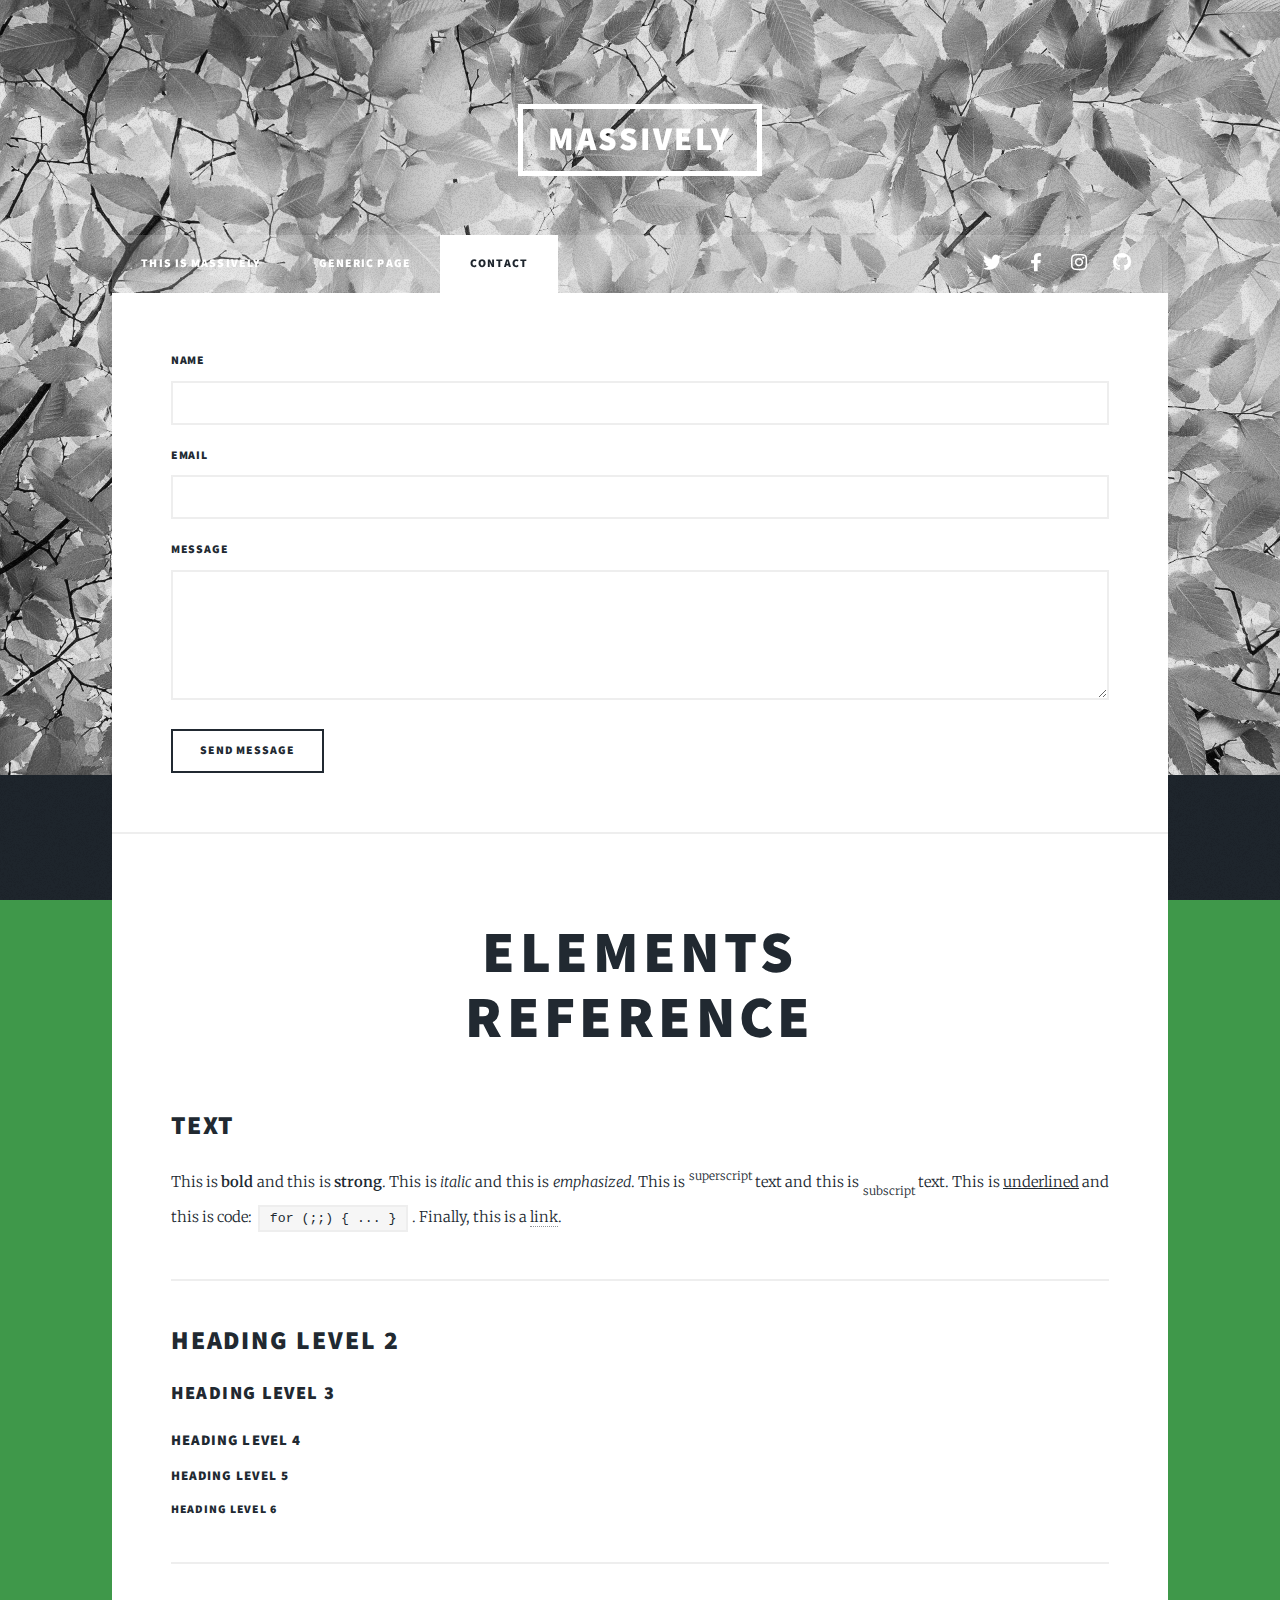
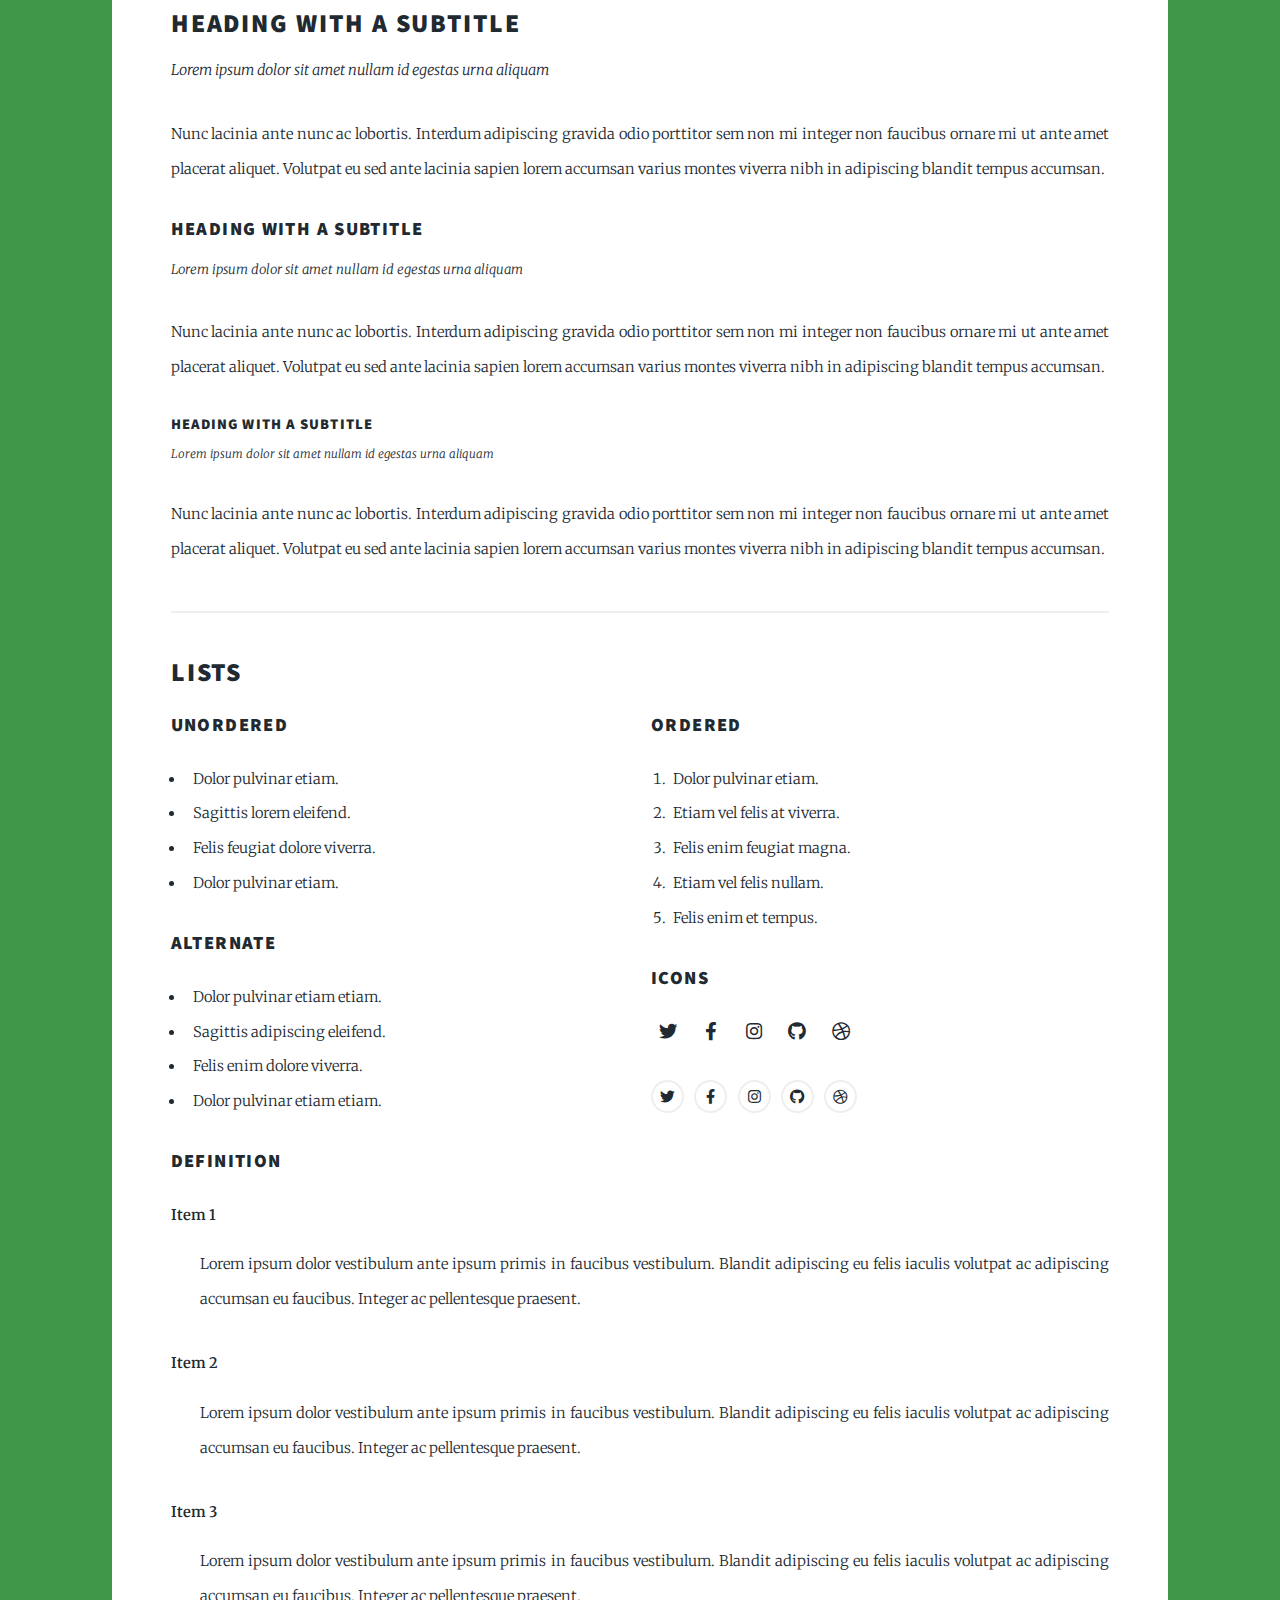
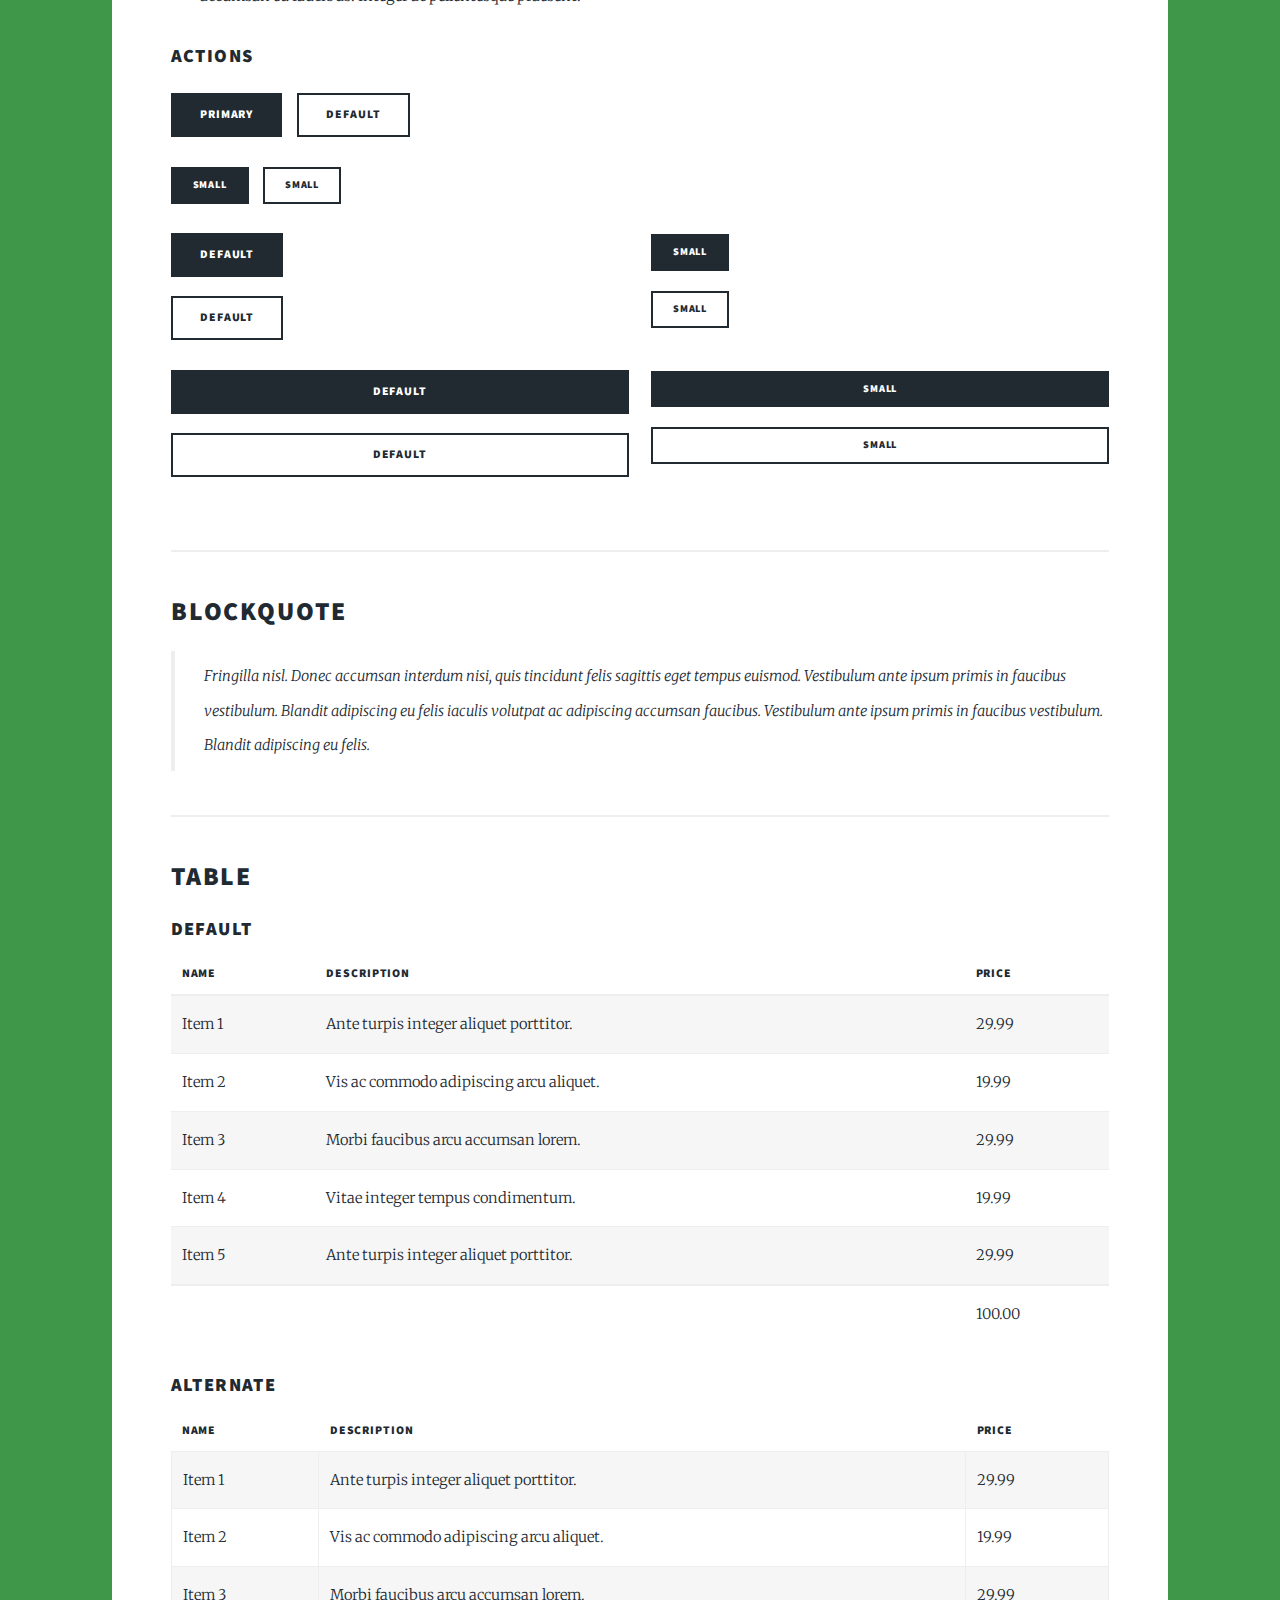
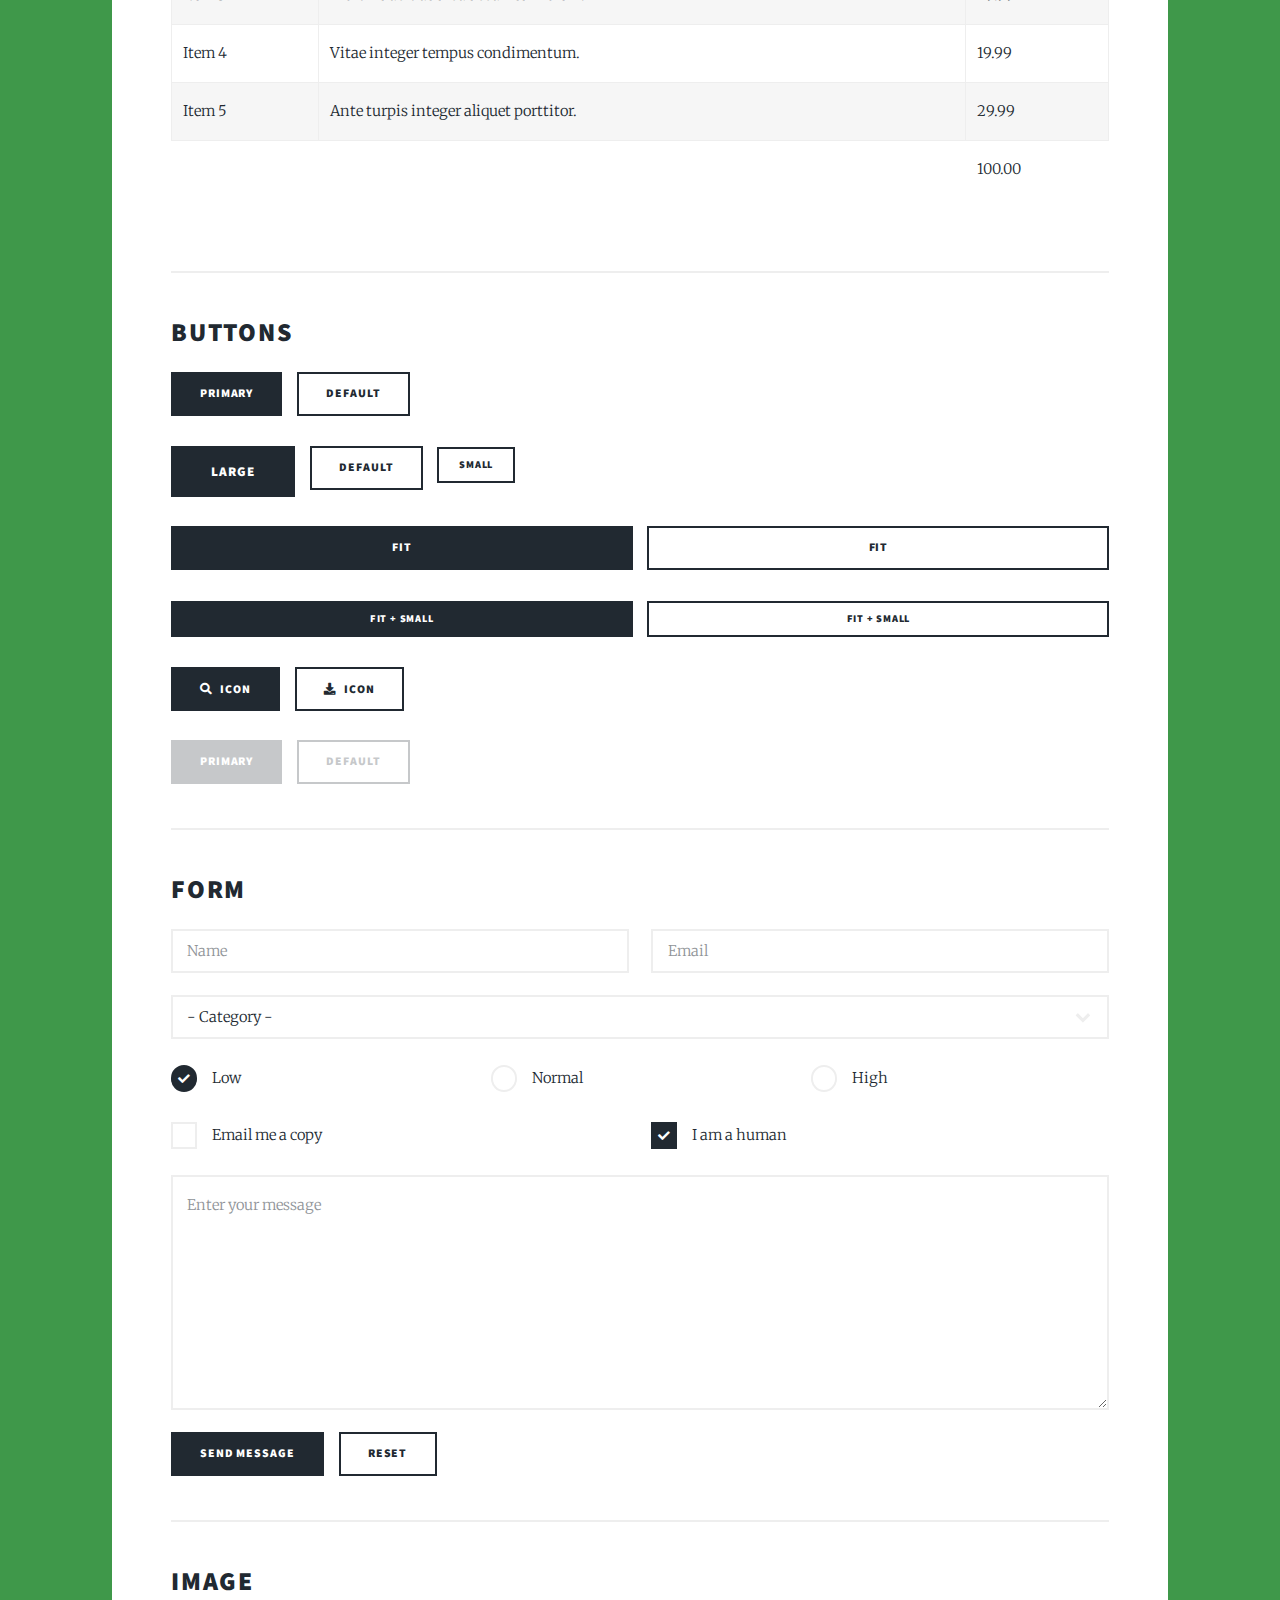
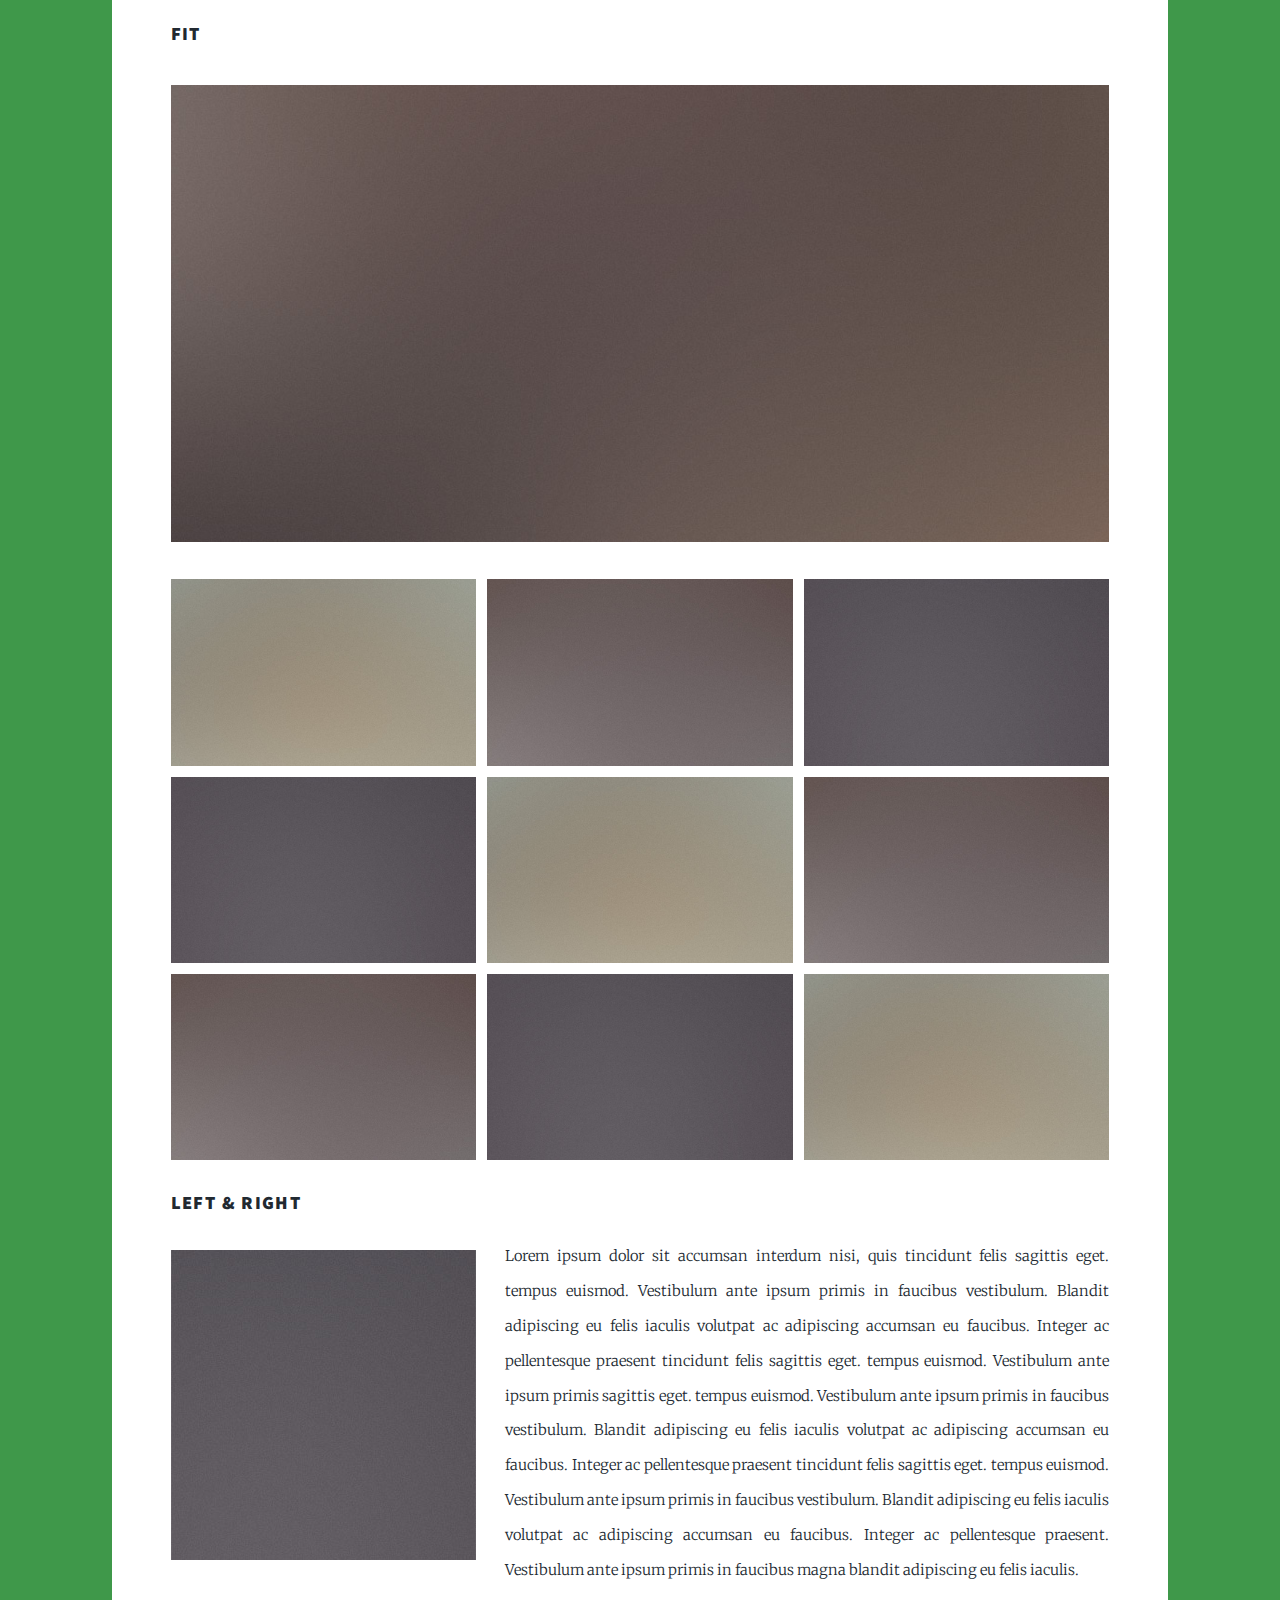
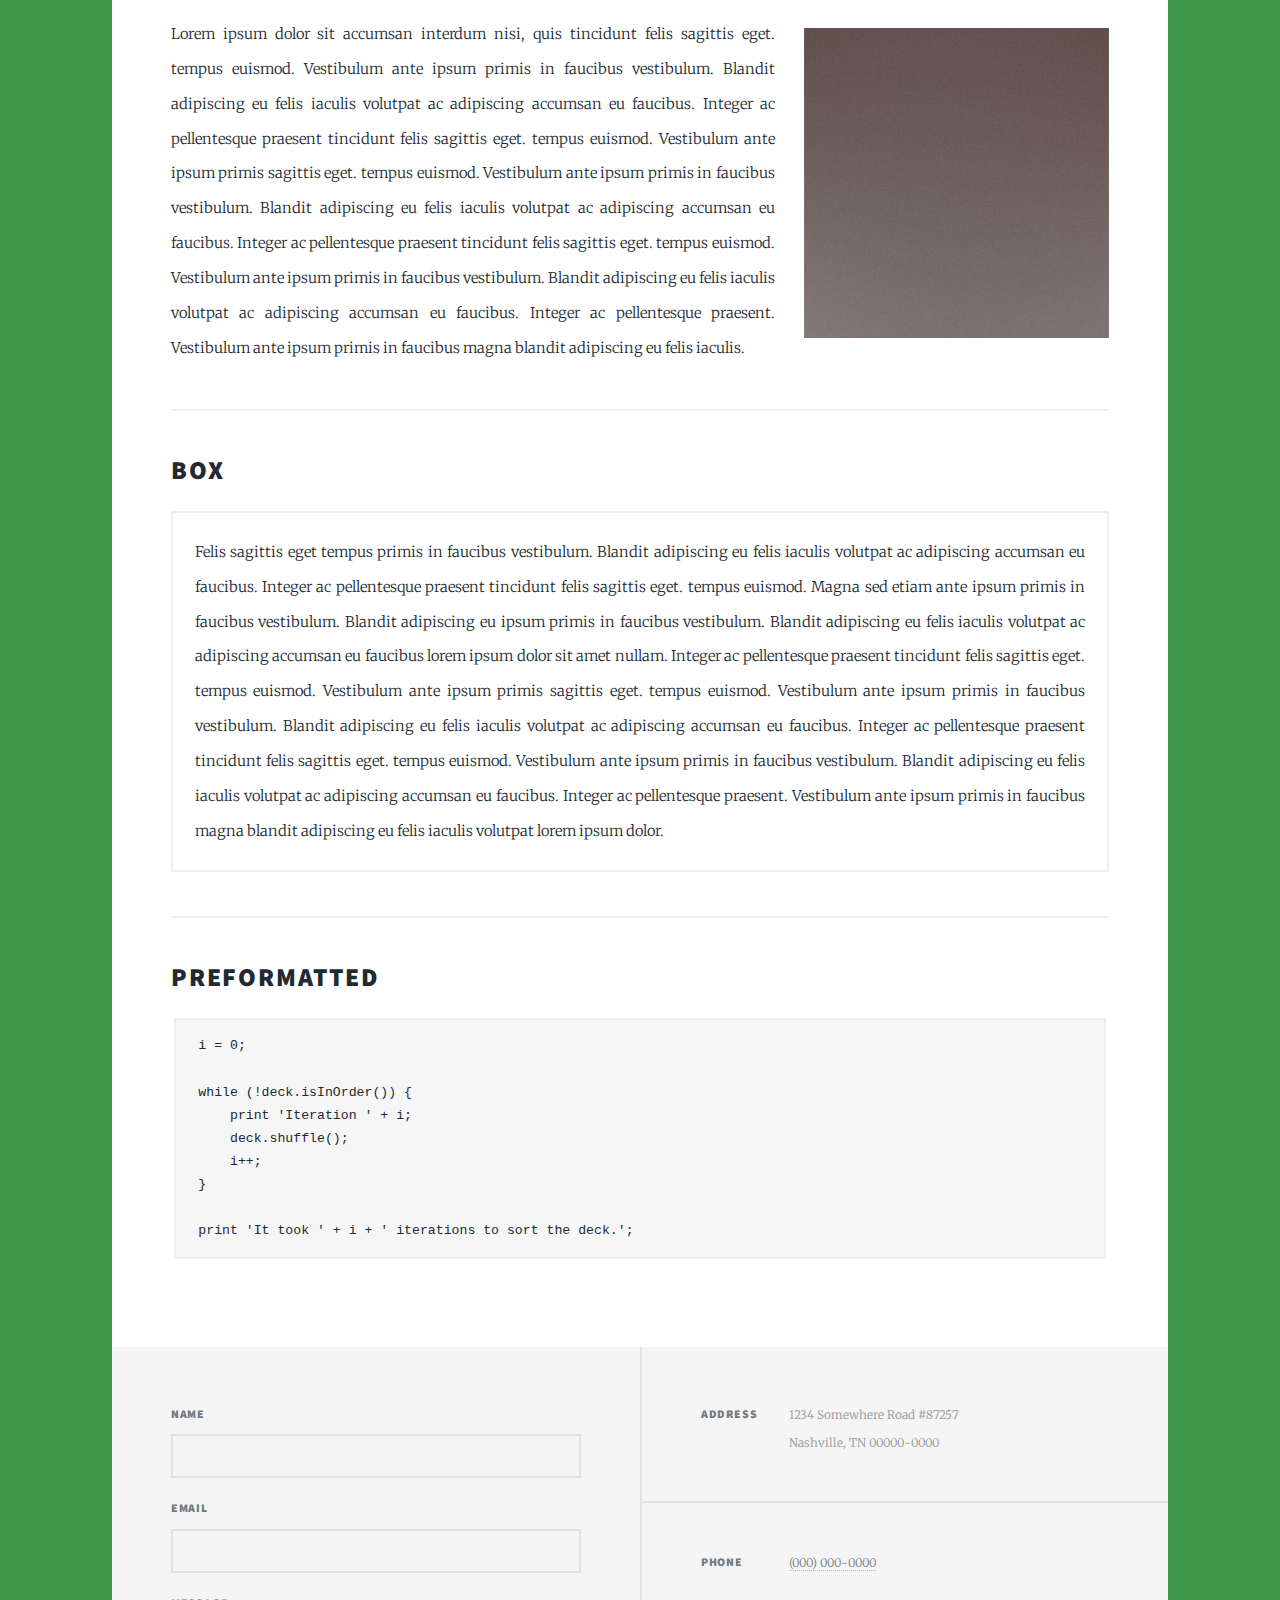
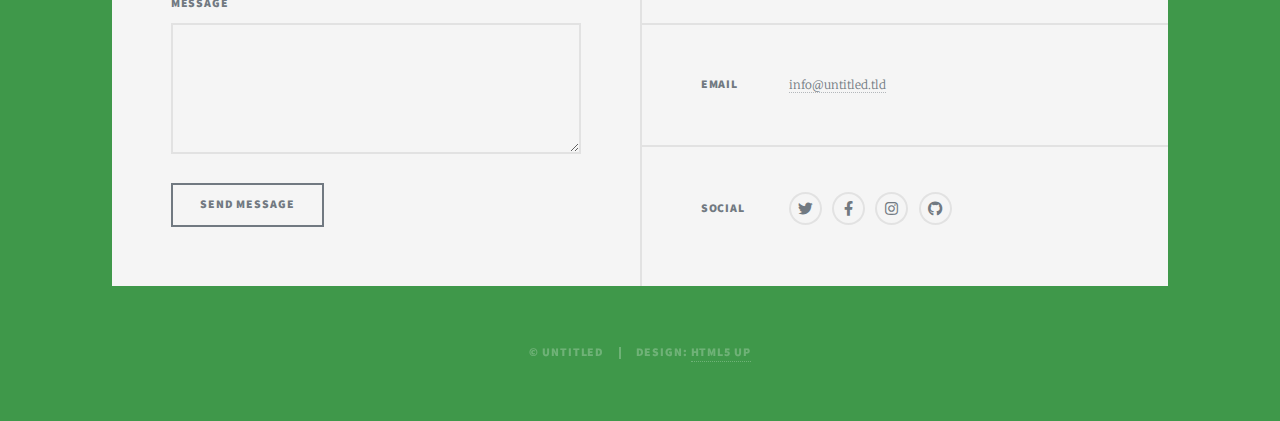
==== commit d92ea32a: "Octoboot - Tue Apr 28 2020 15:23:38 GMT+0200 (CEST)" ====
--- a/elements.html
+++ b/elements.html
@@ -1,498 +1,515 @@
-<!DOCTYPE HTML>
-<!--
-	Massively by HTML5 UP
-	html5up.net | @ajlkn
-	Free for personal and commercial use under the CCA 3.0 license (html5up.net/license)
--->
-<html>
-	<head>
-		<title>Elements Reference - Massively by HTML5 UP</title>
-		<meta charset="utf-8" />
-		<meta name="viewport" content="width=device-width, initial-scale=1, user-scalable=no" />
-		<link rel="stylesheet" href="assets/css/main.css" />
-		<noscript><link rel="stylesheet" href="assets/css/noscript.css" /></noscript>
-	</head>
-	<body class="is-preload">
-
-		<!-- Wrapper -->
-			<div id="wrapper">
-
-				<!-- Header -->
-					<header id="header">
-						<a href="index.html" class="logo">Massively</a>
-					</header>
-
-				<!-- Nav -->
-					<nav id="nav">
-						<ul class="links">
-							<li><a href="index.html">This is Massively</a></li>
-							<li><a href="generic.html">Generic Page</a></li>
-							<li class="active"><a href="elements.html">Elements Reference</a></li>
-						</ul>
-						<ul class="icons">
-							<li><a href="#" class="icon brands fa-twitter"><span class="label">Twitter</span></a></li>
-							<li><a href="#" class="icon brands fa-facebook-f"><span class="label">Facebook</span></a></li>
-							<li><a href="#" class="icon brands fa-instagram"><span class="label">Instagram</span></a></li>
-							<li><a href="#" class="icon brands fa-github"><span class="label">GitHub</span></a></li>
-						</ul>
-					</nav>
-
-				<!-- Main -->
-					<div id="main">
-
-						<!-- Post -->
-							<section class="post">
-								<header class="major">
-									<h1>Elements<br />
-									Reference</h1>
-								</header>
-
-								<!-- Text stuff -->
-									<h2>Text</h2>
-									<p>This is <b>bold</b> and this is <strong>strong</strong>. This is <i>italic</i> and this is <em>emphasized</em>.
-									This is <sup>superscript</sup> text and this is <sub>subscript</sub> text.
-									This is <u>underlined</u> and this is code: <code>for (;;) { ... }</code>.
-									Finally, this is a <a href="#">link</a>.</p>
-									<hr />
-									<h2>Heading Level 2</h2>
-									<h3>Heading Level 3</h3>
-									<h4>Heading Level 4</h4>
-									<h5>Heading Level 5</h5>
-									<h6>Heading Level 6</h6>
-									<hr />
-									<header>
-										<h2>Heading with a Subtitle</h2>
-										<p>Lorem ipsum dolor sit amet nullam id egestas urna aliquam</p>
-									</header>
-									<p>Nunc lacinia ante nunc ac lobortis. Interdum adipiscing gravida odio porttitor sem non mi integer non faucibus ornare mi ut ante amet placerat aliquet. Volutpat eu sed ante lacinia sapien lorem accumsan varius montes viverra nibh in adipiscing blandit tempus accumsan.</p>
-									<header>
-										<h3>Heading with a Subtitle</h3>
-										<p>Lorem ipsum dolor sit amet nullam id egestas urna aliquam</p>
-									</header>
-									<p>Nunc lacinia ante nunc ac lobortis. Interdum adipiscing gravida odio porttitor sem non mi integer non faucibus ornare mi ut ante amet placerat aliquet. Volutpat eu sed ante lacinia sapien lorem accumsan varius montes viverra nibh in adipiscing blandit tempus accumsan.</p>
-									<header>
-										<h4>Heading with a Subtitle</h4>
-										<p>Lorem ipsum dolor sit amet nullam id egestas urna aliquam</p>
-									</header>
-									<p>Nunc lacinia ante nunc ac lobortis. Interdum adipiscing gravida odio porttitor sem non mi integer non faucibus ornare mi ut ante amet placerat aliquet. Volutpat eu sed ante lacinia sapien lorem accumsan varius montes viverra nibh in adipiscing blandit tempus accumsan.</p>
-
-									<hr />
-
-								<!-- Lists -->
-									<h2>Lists</h2>
-									<div class="row">
-										<div class="col-6 col-12-small">
-
-											<h3>Unordered</h3>
-											<ul>
-												<li>Dolor pulvinar etiam.</li>
-												<li>Sagittis lorem eleifend.</li>
-												<li>Felis feugiat dolore viverra.</li>
-												<li>Dolor pulvinar etiam.</li>
-											</ul>
-
-											<h3>Alternate</h3>
-											<ul class="alt">
-												<li>Dolor pulvinar etiam etiam.</li>
-												<li>Sagittis adipiscing eleifend.</li>
-												<li>Felis enim dolore viverra.</li>
-												<li>Dolor pulvinar etiam etiam.</li>
-											</ul>
-
-										</div>
-										<div class="col-6 col-12-small">
-
-											<h3>Ordered</h3>
-											<ol>
-												<li>Dolor pulvinar etiam.</li>
-												<li>Etiam vel felis at viverra.</li>
-												<li>Felis enim feugiat magna.</li>
-												<li>Etiam vel felis nullam.</li>
-												<li>Felis enim et tempus.</li>
-											</ol>
-
-											<h3>Icons</h3>
-											<ul class="icons">
-												<li><a href="#" class="icon brands fa-twitter"><span class="label">Twitter</span></a></li>
-												<li><a href="#" class="icon brands fa-facebook-f"><span class="label">Facebook</span></a></li>
-												<li><a href="#" class="icon brands fa-instagram"><span class="label">Instagram</span></a></li>
-												<li><a href="#" class="icon brands fa-github"><span class="label">Github</span></a></li>
-												<li><a href="#" class="icon brands fa-dribbble"><span class="label">Dribbble</span></a></li>
-											</ul>
-											<ul class="icons alt">
-												<li><a href="#" class="icon brands alt fa-twitter"><span class="label">Twitter</span></a></li>
-												<li><a href="#" class="icon brands alt fa-facebook-f"><span class="label">Facebook</span></a></li>
-												<li><a href="#" class="icon brands alt fa-instagram"><span class="label">Instagram</span></a></li>
-												<li><a href="#" class="icon brands alt fa-github"><span class="label">Github</span></a></li>
-												<li><a href="#" class="icon brands alt fa-dribbble"><span class="label">Dribbble</span></a></li>
-											</ul>
-
-										</div>
-									</div>
-									<h3>Definition</h3>
-									<dl>
-										<dt>Item 1</dt>
-										<dd>
-											<p>Lorem ipsum dolor vestibulum ante ipsum primis in faucibus vestibulum. Blandit adipiscing eu felis iaculis volutpat ac adipiscing accumsan eu faucibus. Integer ac pellentesque praesent.</p>
-										</dd>
-										<dt>Item 2</dt>
-										<dd>
-											<p>Lorem ipsum dolor vestibulum ante ipsum primis in faucibus vestibulum. Blandit adipiscing eu felis iaculis volutpat ac adipiscing accumsan eu faucibus. Integer ac pellentesque praesent.</p>
-										</dd>
-										<dt>Item 3</dt>
-										<dd>
-											<p>Lorem ipsum dolor vestibulum ante ipsum primis in faucibus vestibulum. Blandit adipiscing eu felis iaculis volutpat ac adipiscing accumsan eu faucibus. Integer ac pellentesque praesent.</p>
-										</dd>
-									</dl>
-
-									<h3>Actions</h3>
-									<ul class="actions">
-										<li><a href="#" class="button primary">Primary</a></li>
-										<li><a href="#" class="button">Default</a></li>
-									</ul>
-									<ul class="actions small">
-										<li><a href="#" class="button primary small">Small</a></li>
-										<li><a href="#" class="button small">Small</a></li>
-									</ul>
-									<div class="row">
-										<div class="col-6 col-12-small">
-											<ul class="actions stacked">
-												<li><a href="#" class="button primary">Default</a></li>
-												<li><a href="#" class="button">Default</a></li>
-											</ul>
-										</div>
-										<div class="col-6 col-12-small">
-											<ul class="actions stacked">
-												<li><a href="#" class="button primary small">Small</a></li>
-												<li><a href="#" class="button small">Small</a></li>
-											</ul>
-										</div>
-									</div>
-									<div class="row">
-										<div class="col-6 col-12-small">
-											<ul class="actions stacked">
-												<li><a href="#" class="button primary fit">Default</a></li>
-												<li><a href="#" class="button fit">Default</a></li>
-											</ul>
-										</div>
-										<div class="col-6 col-12-small">
-											<ul class="actions stacked">
-												<li><a href="#" class="button primary small fit">Small</a></li>
-												<li><a href="#" class="button small fit">Small</a></li>
-											</ul>
-										</div>
-									</div>
-
-									<hr />
-
-								<!-- Blockquote -->
-									<h2>Blockquote</h2>
-									<blockquote>Fringilla nisl. Donec accumsan interdum nisi, quis tincidunt felis sagittis eget tempus euismod. Vestibulum ante ipsum primis in faucibus vestibulum. Blandit adipiscing eu felis iaculis volutpat ac adipiscing accumsan faucibus. Vestibulum ante ipsum primis in faucibus vestibulum. Blandit adipiscing eu felis.</blockquote>
-
-									<hr />
-
-								<!-- Table -->
-									<h2>Table</h2>
-
-									<h3>Default</h3>
-									<div class="table-wrapper">
-										<table>
-											<thead>
-												<tr>
-													<th>Name</th>
-													<th>Description</th>
-													<th>Price</th>
-												</tr>
-											</thead>
-											<tbody>
-												<tr>
-													<td>Item 1</td>
-													<td>Ante turpis integer aliquet porttitor.</td>
-													<td>29.99</td>
-												</tr>
-												<tr>
-													<td>Item 2</td>
-													<td>Vis ac commodo adipiscing arcu aliquet.</td>
-													<td>19.99</td>
-												</tr>
-												<tr>
-													<td>Item 3</td>
-													<td> Morbi faucibus arcu accumsan lorem.</td>
-													<td>29.99</td>
-												</tr>
-												<tr>
-													<td>Item 4</td>
-													<td>Vitae integer tempus condimentum.</td>
-													<td>19.99</td>
-												</tr>
-												<tr>
-													<td>Item 5</td>
-													<td>Ante turpis integer aliquet porttitor.</td>
-													<td>29.99</td>
-												</tr>
-											</tbody>
-											<tfoot>
-												<tr>
-													<td colspan="2"></td>
-													<td>100.00</td>
-												</tr>
-											</tfoot>
-										</table>
-									</div>
-
-									<h3>Alternate</h3>
-									<div class="table-wrapper">
-										<table class="alt">
-											<thead>
-												<tr>
-													<th>Name</th>
-													<th>Description</th>
-													<th>Price</th>
-												</tr>
-											</thead>
-											<tbody>
-												<tr>
-													<td>Item 1</td>
-													<td>Ante turpis integer aliquet porttitor.</td>
-													<td>29.99</td>
-												</tr>
-												<tr>
-													<td>Item 2</td>
-													<td>Vis ac commodo adipiscing arcu aliquet.</td>
-													<td>19.99</td>
-												</tr>
-												<tr>
-													<td>Item 3</td>
-													<td> Morbi faucibus arcu accumsan lorem.</td>
-													<td>29.99</td>
-												</tr>
-												<tr>
-													<td>Item 4</td>
-													<td>Vitae integer tempus condimentum.</td>
-													<td>19.99</td>
-												</tr>
-												<tr>
-													<td>Item 5</td>
-													<td>Ante turpis integer aliquet porttitor.</td>
-													<td>29.99</td>
-												</tr>
-											</tbody>
-											<tfoot>
-												<tr>
-													<td colspan="2"></td>
-													<td>100.00</td>
-												</tr>
-											</tfoot>
-										</table>
-									</div>
-
-									<hr />
-
-								<!-- Buttons -->
-									<h2>Buttons</h2>
-									<ul class="actions">
-										<li><a href="#" class="button primary">Primary</a></li>
-										<li><a href="#" class="button">Default</a></li>
-									</ul>
-									<ul class="actions">
-										<li><a href="#" class="button primary large">Large</a></li>
-										<li><a href="#" class="button">Default</a></li>
-										<li><a href="#" class="button small">Small</a></li>
-									</ul>
-									<ul class="actions fit">
-										<li><a href="#" class="button primary fit">Fit</a></li>
-										<li><a href="#" class="button fit">Fit</a></li>
-									</ul>
-									<ul class="actions fit small">
-										<li><a href="#" class="button primary fit small">Fit + Small</a></li>
-										<li><a href="#" class="button fit small">Fit + Small</a></li>
-									</ul>
-									<ul class="actions">
-										<li><a href="#" class="button primary icon solid fa-search">Icon</a></li>
-										<li><a href="#" class="button icon solid fa-download">Icon</a></li>
-									</ul>
-									<ul class="actions">
-										<li><span class="button primary disabled">Primary</span></li>
-										<li><span class="button disabled">Default</span></li>
-									</ul>
-
-									<hr />
-
-								<!-- Form -->
-									<h2>Form</h2>
-
-									<form method="post" action="#">
-										<div class="row gtr-uniform">
-											<div class="col-6 col-12-xsmall">
-												<input type="text" name="demo-name" id="demo-name" value="" placeholder="Name" />
-											</div>
-											<div class="col-6 col-12-xsmall">
-												<input type="email" name="demo-email" id="demo-email" value="" placeholder="Email" />
-											</div>
-											<!-- Break -->
-											<div class="col-12">
-												<select name="demo-category" id="demo-category">
-													<option value="">- Category -</option>
-													<option value="1">Manufacturing</option>
-													<option value="1">Shipping</option>
-													<option value="1">Administration</option>
-													<option value="1">Human Resources</option>
-												</select>
-											</div>
-											<!-- Break -->
-											<div class="col-4 col-12-small">
-												<input type="radio" id="demo-priority-low" name="demo-priority" checked>
-												<label for="demo-priority-low">Low</label>
-											</div>
-											<div class="col-4 col-12-small">
-												<input type="radio" id="demo-priority-normal" name="demo-priority">
-												<label for="demo-priority-normal">Normal</label>
-											</div>
-											<div class="col-4 col-12-small">
-												<input type="radio" id="demo-priority-high" name="demo-priority">
-												<label for="demo-priority-high">High</label>
-											</div>
-											<!-- Break -->
-											<div class="col-6 col-12-small">
-												<input type="checkbox" id="demo-copy" name="demo-copy">
-												<label for="demo-copy">Email me a copy</label>
-											</div>
-											<div class="col-6 col-12-small">
-												<input type="checkbox" id="demo-human" name="demo-human" checked>
-												<label for="demo-human">I am a human</label>
-											</div>
-											<!-- Break -->
-											<div class="col-12">
-												<textarea name="demo-message" id="demo-message" placeholder="Enter your message" rows="6"></textarea>
-											</div>
-											<!-- Break -->
-											<div class="col-12">
-												<ul class="actions">
-													<li><input type="submit" value="Send Message" class="primary" /></li>
-													<li><input type="reset" value="Reset" /></li>
-												</ul>
-											</div>
-										</div>
-									</form>
-
-									<hr />
-
-								<!-- Image -->
-									<h2>Image</h2>
-
-									<h3>Fit</h3>
-									<span class="image fit"><img src="images/pic01.jpg" alt="" /></span>
-									<div class="box alt">
-										<div class="row gtr-50 gtr-uniform">
-											<div class="col-4"><span class="image fit"><img src="images/pic02.jpg" alt="" /></span></div>
-											<div class="col-4"><span class="image fit"><img src="images/pic03.jpg" alt="" /></span></div>
-											<div class="col-4"><span class="image fit"><img src="images/pic04.jpg" alt="" /></span></div>
-											<!-- Break -->
-											<div class="col-4"><span class="image fit"><img src="images/pic04.jpg" alt="" /></span></div>
-											<div class="col-4"><span class="image fit"><img src="images/pic02.jpg" alt="" /></span></div>
-											<div class="col-4"><span class="image fit"><img src="images/pic03.jpg" alt="" /></span></div>
-											<!-- Break -->
-											<div class="col-4"><span class="image fit"><img src="images/pic03.jpg" alt="" /></span></div>
-											<div class="col-4"><span class="image fit"><img src="images/pic04.jpg" alt="" /></span></div>
-											<div class="col-4"><span class="image fit"><img src="images/pic02.jpg" alt="" /></span></div>
-										</div>
-									</div>
-
-									<h3>Left &amp; Right</h3>
-									<p><span class="image left"><img src="images/pic08.jpg" alt="" /></span>Lorem ipsum dolor sit accumsan interdum nisi, quis tincidunt felis sagittis eget. tempus euismod. Vestibulum ante ipsum primis in faucibus vestibulum. Blandit adipiscing eu felis iaculis volutpat ac adipiscing accumsan eu faucibus. Integer ac pellentesque praesent tincidunt felis sagittis eget. tempus euismod. Vestibulum ante ipsum primis sagittis eget. tempus euismod. Vestibulum ante ipsum primis in faucibus vestibulum. Blandit adipiscing eu felis iaculis volutpat ac adipiscing accumsan eu faucibus. Integer ac pellentesque praesent tincidunt felis sagittis eget. tempus euismod. Vestibulum ante ipsum primis in faucibus vestibulum. Blandit adipiscing eu felis iaculis volutpat ac adipiscing accumsan eu faucibus. Integer ac pellentesque praesent. Vestibulum ante ipsum primis in faucibus magna blandit adipiscing eu felis iaculis.</p>
-									<p><span class="image right"><img src="images/pic09.jpg" alt="" /></span>Lorem ipsum dolor sit accumsan interdum nisi, quis tincidunt felis sagittis eget. tempus euismod. Vestibulum ante ipsum primis in faucibus vestibulum. Blandit adipiscing eu felis iaculis volutpat ac adipiscing accumsan eu faucibus. Integer ac pellentesque praesent tincidunt felis sagittis eget. tempus euismod. Vestibulum ante ipsum primis sagittis eget. tempus euismod. Vestibulum ante ipsum primis in faucibus vestibulum. Blandit adipiscing eu felis iaculis volutpat ac adipiscing accumsan eu faucibus. Integer ac pellentesque praesent tincidunt felis sagittis eget. tempus euismod. Vestibulum ante ipsum primis in faucibus vestibulum. Blandit adipiscing eu felis iaculis volutpat ac adipiscing accumsan eu faucibus. Integer ac pellentesque praesent. Vestibulum ante ipsum primis in faucibus magna blandit adipiscing eu felis iaculis.</p>
-
-									<hr />
-
-								<!-- Box -->
-									<h2>Box</h2>
-									<div class="box">
-										<p>Felis sagittis eget tempus primis in faucibus vestibulum. Blandit adipiscing eu felis iaculis volutpat ac adipiscing accumsan eu faucibus. Integer ac pellentesque praesent tincidunt felis sagittis eget. tempus euismod. Magna sed etiam ante ipsum primis in faucibus vestibulum. Blandit adipiscing eu ipsum primis in faucibus vestibulum. Blandit adipiscing eu felis iaculis volutpat ac adipiscing accumsan eu faucibus lorem ipsum dolor sit amet nullam. Integer ac pellentesque praesent tincidunt felis sagittis eget. tempus euismod. Vestibulum ante ipsum primis sagittis eget. tempus euismod. Vestibulum ante ipsum primis in faucibus vestibulum. Blandit adipiscing eu felis iaculis volutpat ac adipiscing accumsan eu faucibus. Integer ac pellentesque praesent tincidunt felis sagittis eget. tempus euismod. Vestibulum ante ipsum primis in faucibus vestibulum. Blandit adipiscing eu felis iaculis volutpat ac adipiscing accumsan eu faucibus. Integer ac pellentesque praesent. Vestibulum ante ipsum primis in faucibus magna blandit adipiscing eu felis iaculis volutpat lorem ipsum dolor.</p>
-									</div>
-
-									<hr />
-
-								<!-- Preformatted Code -->
-									<h2>Preformatted</h2>
-									<pre><code>i = 0;
-
-while (!deck.isInOrder()) {
-    print 'Iteration ' + i;
-    deck.shuffle();
-    i++;
-}
-
-print 'It took ' + i + ' iterations to sort the deck.';
-</code></pre>
-
-							</section>
-
-					</div>
-
-				<!-- Footer -->
-					<footer id="footer">
-						<section>
-							<form method="post" action="#">
-								<div class="fields">
-									<div class="field">
-										<label for="name">Name</label>
-										<input type="text" name="name" id="name" />
-									</div>
-									<div class="field">
-										<label for="email">Email</label>
-										<input type="text" name="email" id="email" />
-									</div>
-									<div class="field">
-										<label for="message">Message</label>
-										<textarea name="message" id="message" rows="3"></textarea>
-									</div>
-								</div>
-								<ul class="actions">
-									<li><input type="submit" value="Send Message" /></li>
-								</ul>
-							</form>
-						</section>
-						<section class="split contact">
-							<section class="alt">
-								<h3>Address</h3>
-								<p>1234 Somewhere Road #87257<br />
-								Nashville, TN 00000-0000</p>
-							</section>
-							<section>
-								<h3>Phone</h3>
-								<p><a href="#">(000) 000-0000</a></p>
-							</section>
-							<section>
-								<h3>Email</h3>
-								<p><a href="#">info@untitled.tld</a></p>
-							</section>
-							<section>
-								<h3>Social</h3>
-								<ul class="icons alt">
-									<li><a href="#" class="icon brands alt fa-twitter"><span class="label">Twitter</span></a></li>
-									<li><a href="#" class="icon brands alt fa-facebook-f"><span class="label">Facebook</span></a></li>
-									<li><a href="#" class="icon brands alt fa-instagram"><span class="label">Instagram</span></a></li>
-									<li><a href="#" class="icon brands alt fa-github"><span class="label">GitHub</span></a></li>
-								</ul>
-							</section>
-						</section>
-					</footer>
-
-				<!-- Copyright -->
-					<div id="copyright">
-						<ul><li>&copy; Untitled</li><li>Design: <a href="https://html5up.net">HTML5 UP</a></li></ul>
-					</div>
-
-			</div>
-
-		<!-- Scripts -->
-			<script src="assets/js/jquery.min.js"></script>
-			<script src="assets/js/jquery.scrollex.min.js"></script>
-			<script src="assets/js/jquery.scrolly.min.js"></script>
-			<script src="assets/js/browser.min.js"></script>
-			<script src="assets/js/breakpoints.min.js"></script>
-			<script src="assets/js/util.js"></script>
-			<script src="assets/js/main.js"></script>
-
-	</body>
-</html>+<!DOCTYPE html><!--
+	Massively by HTML5 UP
+	html5up.net | @ajlkn
+	Free for personal and commercial use under the CCA 3.0 license (html5up.net/license)
+--><html xmlns="http://www.w3.org/1999/xhtml"><head>
+		<title>Elements Reference - Massively by HTML5 UP</title>
+		<meta charset="utf-8" />
+		<meta name="viewport" content="width=device-width, initial-scale=1, user-scalable=no" />
+		<link rel="stylesheet" href="assets/css/main.css" />
+		<noscript>&lt;link rel="stylesheet" href="assets/css/noscript.css" /&gt;</noscript>
+	</head>
+	<body>
+
+		<!-- Wrapper -->
+			<div id="wrapper">
+
+				<!-- Header -->
+					<header id="header">
+						<a href="index.html" class="logo">Massively</a>
+					</header>
+
+				<!-- Nav -->
+					<nav id="nav">
+						
+						
+					<ul class="links">
+							<li><a href="index.html">This is Massively</a></li>
+							<li><a href="generic.html">Generic Page</a></li>
+							<li class="active"><a href="elements.html">CONTACT</a></li>
+						</ul><ul class="icons">
+							<li><a href="#" class="icon brands fa-twitter"><span class="label">Twitter</span></a></li>
+							<li><a href="#" class="icon brands fa-facebook-f"><span class="label">Facebook</span></a></li>
+							<li><a href="#" class="icon brands fa-instagram"><span class="label">Instagram</span></a></li>
+							<li><a href="#" class="icon brands fa-github"><span class="label">GitHub</span></a></li>
+						</ul></nav>
+
+				<!-- Main -->
+					<div id="main">
+
+						<!-- Post -->
+							<section>
+							<form method="post" action="#">
+								<div class="fields">
+									<div class="field">
+										<label for="name">Name</label>
+										<input type="text" name="name" id="name" />
+									</div>
+									<div class="field">
+										<label for="email">Email</label>
+										<input type="text" name="email" id="email" />
+									</div>
+									<div class="field">
+										<label for="message">Message</label>
+										<textarea name="message" id="message" rows="3"></textarea>
+									</div>
+								</div>
+								<ul class="actions">
+									<li><input type="submit" value="Send Message" /></li>
+								</ul>
+							</form>
+						</section><section class="post">
+								<header class="major">
+									<h1>Elements<br />
+									Reference</h1>
+								</header>
+
+								<!-- Text stuff -->
+									<h2>Text</h2>
+									<p>This is <b>bold</b> and this is <strong>strong</strong>. This is <i>italic</i> and this is <em>emphasized</em>.
+									This is <sup>superscript</sup> text and this is <sub>subscript</sub> text.
+									This is <u>underlined</u> and this is code: <code>for (;;) { ... }</code>.
+									Finally, this is a <a href="#">link</a>.</p>
+									<hr />
+									<h2>Heading Level 2</h2>
+									<h3>Heading Level 3</h3>
+									<h4>Heading Level 4</h4>
+									<h5>Heading Level 5</h5>
+									<h6>Heading Level 6</h6>
+									<hr />
+									<header>
+										<h2>Heading with a Subtitle</h2>
+										<p>Lorem ipsum dolor sit amet nullam id egestas urna aliquam</p>
+									</header>
+									<p>Nunc lacinia ante nunc ac lobortis. Interdum adipiscing gravida odio porttitor sem non mi integer non faucibus ornare mi ut ante amet placerat aliquet. Volutpat eu sed ante lacinia sapien lorem accumsan varius montes viverra nibh in adipiscing blandit tempus accumsan.</p>
+									<header>
+										<h3>Heading with a Subtitle</h3>
+										<p>Lorem ipsum dolor sit amet nullam id egestas urna aliquam</p>
+									</header>
+									<p>Nunc lacinia ante nunc ac lobortis. Interdum adipiscing gravida odio porttitor sem non mi integer non faucibus ornare mi ut ante amet placerat aliquet. Volutpat eu sed ante lacinia sapien lorem accumsan varius montes viverra nibh in adipiscing blandit tempus accumsan.</p>
+									<header>
+										<h4>Heading with a Subtitle</h4>
+										<p>Lorem ipsum dolor sit amet nullam id egestas urna aliquam</p>
+									</header>
+									<p>Nunc lacinia ante nunc ac lobortis. Interdum adipiscing gravida odio porttitor sem non mi integer non faucibus ornare mi ut ante amet placerat aliquet. Volutpat eu sed ante lacinia sapien lorem accumsan varius montes viverra nibh in adipiscing blandit tempus accumsan.</p>
+
+									<hr />
+
+								<!-- Lists -->
+									<h2>Lists</h2>
+									<div class="row">
+										<div class="col-6 col-12-small">
+
+											<h3>Unordered</h3>
+											<ul>
+												<li>Dolor pulvinar etiam.</li>
+												<li>Sagittis lorem eleifend.</li>
+												<li>Felis feugiat dolore viverra.</li>
+												<li>Dolor pulvinar etiam.</li>
+											</ul>
+
+											<h3>Alternate</h3>
+											<ul class="alt">
+												<li>Dolor pulvinar etiam etiam.</li>
+												<li>Sagittis adipiscing eleifend.</li>
+												<li>Felis enim dolore viverra.</li>
+												<li>Dolor pulvinar etiam etiam.</li>
+											</ul>
+
+										</div>
+										<div class="col-6 col-12-small">
+
+											<h3>Ordered</h3>
+											<ol>
+												<li>Dolor pulvinar etiam.</li>
+												<li>Etiam vel felis at viverra.</li>
+												<li>Felis enim feugiat magna.</li>
+												<li>Etiam vel felis nullam.</li>
+												<li>Felis enim et tempus.</li>
+											</ol>
+
+											<h3>Icons</h3>
+											<ul class="icons">
+												<li><a href="#" class="icon brands fa-twitter"><span class="label">Twitter</span></a></li>
+												<li><a href="#" class="icon brands fa-facebook-f"><span class="label">Facebook</span></a></li>
+												<li><a href="#" class="icon brands fa-instagram"><span class="label">Instagram</span></a></li>
+												<li><a href="#" class="icon brands fa-github"><span class="label">Github</span></a></li>
+												<li><a href="#" class="icon brands fa-dribbble"><span class="label">Dribbble</span></a></li>
+											</ul>
+											<ul class="icons alt">
+												<li><a href="#" class="icon brands alt fa-twitter"><span class="label">Twitter</span></a></li>
+												<li><a href="#" class="icon brands alt fa-facebook-f"><span class="label">Facebook</span></a></li>
+												<li><a href="#" class="icon brands alt fa-instagram"><span class="label">Instagram</span></a></li>
+												<li><a href="#" class="icon brands alt fa-github"><span class="label">Github</span></a></li>
+												<li><a href="#" class="icon brands alt fa-dribbble"><span class="label">Dribbble</span></a></li>
+											</ul>
+
+										</div>
+									</div>
+									<h3>Definition</h3>
+									<dl>
+										<dt>Item 1</dt>
+										<dd>
+											<p>Lorem ipsum dolor vestibulum ante ipsum primis in faucibus vestibulum. Blandit adipiscing eu felis iaculis volutpat ac adipiscing accumsan eu faucibus. Integer ac pellentesque praesent.</p>
+										</dd>
+										<dt>Item 2</dt>
+										<dd>
+											<p>Lorem ipsum dolor vestibulum ante ipsum primis in faucibus vestibulum. Blandit adipiscing eu felis iaculis volutpat ac adipiscing accumsan eu faucibus. Integer ac pellentesque praesent.</p>
+										</dd>
+										<dt>Item 3</dt>
+										<dd>
+											<p>Lorem ipsum dolor vestibulum ante ipsum primis in faucibus vestibulum. Blandit adipiscing eu felis iaculis volutpat ac adipiscing accumsan eu faucibus. Integer ac pellentesque praesent.</p>
+										</dd>
+									</dl>
+
+									<h3>Actions</h3>
+									<ul class="actions">
+										<li><a href="#" class="button primary">Primary</a></li>
+										<li><a href="#" class="button">Default</a></li>
+									</ul>
+									<ul class="actions small">
+										<li><a href="#" class="button primary small">Small</a></li>
+										<li><a href="#" class="button small">Small</a></li>
+									</ul>
+									<div class="row">
+										<div class="col-6 col-12-small">
+											<ul class="actions stacked">
+												<li><a href="#" class="button primary">Default</a></li>
+												<li><a href="#" class="button">Default</a></li>
+											</ul>
+										</div>
+										<div class="col-6 col-12-small">
+											<ul class="actions stacked">
+												<li><a href="#" class="button primary small">Small</a></li>
+												<li><a href="#" class="button small">Small</a></li>
+											</ul>
+										</div>
+									</div>
+									<div class="row">
+										<div class="col-6 col-12-small">
+											<ul class="actions stacked">
+												<li><a href="#" class="button primary fit">Default</a></li>
+												<li><a href="#" class="button fit">Default</a></li>
+											</ul>
+										</div>
+										<div class="col-6 col-12-small">
+											<ul class="actions stacked">
+												<li><a href="#" class="button primary small fit">Small</a></li>
+												<li><a href="#" class="button small fit">Small</a></li>
+											</ul>
+										</div>
+									</div>
+
+									<hr />
+
+								<!-- Blockquote -->
+									<h2>Blockquote</h2>
+									<blockquote>Fringilla nisl. Donec accumsan interdum nisi, quis tincidunt felis sagittis eget tempus euismod. Vestibulum ante ipsum primis in faucibus vestibulum. Blandit adipiscing eu felis iaculis volutpat ac adipiscing accumsan faucibus. Vestibulum ante ipsum primis in faucibus vestibulum. Blandit adipiscing eu felis.</blockquote>
+
+									<hr />
+
+								<!-- Table -->
+									<h2>Table</h2>
+
+									<h3>Default</h3>
+									<div class="table-wrapper">
+										<table>
+											<thead>
+												<tr>
+													<th>Name</th>
+													<th>Description</th>
+													<th>Price</th>
+												</tr>
+											</thead>
+											<tbody>
+												<tr>
+													<td>Item 1</td>
+													<td>Ante turpis integer aliquet porttitor.</td>
+													<td>29.99</td>
+												</tr>
+												<tr>
+													<td>Item 2</td>
+													<td>Vis ac commodo adipiscing arcu aliquet.</td>
+													<td>19.99</td>
+												</tr>
+												<tr>
+													<td>Item 3</td>
+													<td> Morbi faucibus arcu accumsan lorem.</td>
+													<td>29.99</td>
+												</tr>
+												<tr>
+													<td>Item 4</td>
+													<td>Vitae integer tempus condimentum.</td>
+													<td>19.99</td>
+												</tr>
+												<tr>
+													<td>Item 5</td>
+													<td>Ante turpis integer aliquet porttitor.</td>
+													<td>29.99</td>
+												</tr>
+											</tbody>
+											<tfoot>
+												<tr>
+													<td colspan="2"></td>
+													<td>100.00</td>
+												</tr>
+											</tfoot>
+										</table>
+									</div>
+
+									<h3>Alternate</h3>
+									<div class="table-wrapper">
+										<table class="alt">
+											<thead>
+												<tr>
+													<th>Name</th>
+													<th>Description</th>
+													<th>Price</th>
+												</tr>
+											</thead>
+											<tbody>
+												<tr>
+													<td>Item 1</td>
+													<td>Ante turpis integer aliquet porttitor.</td>
+													<td>29.99</td>
+												</tr>
+												<tr>
+													<td>Item 2</td>
+													<td>Vis ac commodo adipiscing arcu aliquet.</td>
+													<td>19.99</td>
+												</tr>
+												<tr>
+													<td>Item 3</td>
+													<td> Morbi faucibus arcu accumsan lorem.</td>
+													<td>29.99</td>
+												</tr>
+												<tr>
+													<td>Item 4</td>
+													<td>Vitae integer tempus condimentum.</td>
+													<td>19.99</td>
+												</tr>
+												<tr>
+													<td>Item 5</td>
+													<td>Ante turpis integer aliquet porttitor.</td>
+													<td>29.99</td>
+												</tr>
+											</tbody>
+											<tfoot>
+												<tr>
+													<td colspan="2"></td>
+													<td>100.00</td>
+												</tr>
+											</tfoot>
+										</table>
+									</div>
+
+									<hr />
+
+								<!-- Buttons -->
+									<h2>Buttons</h2>
+									<ul class="actions">
+										<li><a href="#" class="button primary">Primary</a></li>
+										<li><a href="#" class="button">Default</a></li>
+									</ul>
+									<ul class="actions">
+										<li><a href="#" class="button primary large">Large</a></li>
+										<li><a href="#" class="button">Default</a></li>
+										<li><a href="#" class="button small">Small</a></li>
+									</ul>
+									<ul class="actions fit">
+										<li><a href="#" class="button primary fit">Fit</a></li>
+										<li><a href="#" class="button fit">Fit</a></li>
+									</ul>
+									<ul class="actions fit small">
+										<li><a href="#" class="button primary fit small">Fit + Small</a></li>
+										<li><a href="#" class="button fit small">Fit + Small</a></li>
+									</ul>
+									<ul class="actions">
+										<li><a href="#" class="button primary icon solid fa-search">Icon</a></li>
+										<li><a href="#" class="button icon solid fa-download">Icon</a></li>
+									</ul>
+									<ul class="actions">
+										<li><span class="button primary disabled">Primary</span></li>
+										<li><span class="button disabled">Default</span></li>
+									</ul>
+
+									<hr />
+
+								<!-- Form -->
+									<h2>Form</h2>
+
+									<form method="post" action="#">
+										<div class="row gtr-uniform">
+											<div class="col-6 col-12-xsmall">
+												<input type="text" name="demo-name" id="demo-name" value="" placeholder="Name" />
+											</div>
+											<div class="col-6 col-12-xsmall">
+												<input type="email" name="demo-email" id="demo-email" value="" placeholder="Email" />
+											</div>
+											<!-- Break -->
+											<div class="col-12">
+												<select name="demo-category" id="demo-category">
+													<option value="">- Category -</option>
+													<option value="1">Manufacturing</option>
+													<option value="1">Shipping</option>
+													<option value="1">Administration</option>
+													<option value="1">Human Resources</option>
+												</select>
+											</div>
+											<!-- Break -->
+											<div class="col-4 col-12-small">
+												<input type="radio" id="demo-priority-low" name="demo-priority" checked="" />
+												<label for="demo-priority-low">Low</label>
+											</div>
+											<div class="col-4 col-12-small">
+												<input type="radio" id="demo-priority-normal" name="demo-priority" />
+												<label for="demo-priority-normal">Normal</label>
+											</div>
+											<div class="col-4 col-12-small">
+												<input type="radio" id="demo-priority-high" name="demo-priority" />
+												<label for="demo-priority-high">High</label>
+											</div>
+											<!-- Break -->
+											<div class="col-6 col-12-small">
+												<input type="checkbox" id="demo-copy" name="demo-copy" />
+												<label for="demo-copy">Email me a copy</label>
+											</div>
+											<div class="col-6 col-12-small">
+												<input type="checkbox" id="demo-human" name="demo-human" checked="" />
+												<label for="demo-human">I am a human</label>
+											</div>
+											<!-- Break -->
+											<div class="col-12">
+												<textarea name="demo-message" id="demo-message" placeholder="Enter your message" rows="6"></textarea>
+											</div>
+											<!-- Break -->
+											<div class="col-12">
+												<ul class="actions">
+													<li><input type="submit" value="Send Message" class="primary" /></li>
+													<li><input type="reset" value="Reset" /></li>
+												</ul>
+											</div>
+										</div>
+									</form>
+
+									<hr />
+
+								<!-- Image -->
+									<h2>Image</h2>
+
+									<h3>Fit</h3>
+									<span class="image fit"><img src="images/pic01.jpg" alt="" /></span>
+									<div class="box alt">
+										<div class="row gtr-50 gtr-uniform">
+											<div class="col-4"><span class="image fit"><img src="images/pic02.jpg" alt="" /></span></div>
+											<div class="col-4"><span class="image fit"><img src="images/pic03.jpg" alt="" /></span></div>
+											<div class="col-4"><span class="image fit"><img src="images/pic04.jpg" alt="" /></span></div>
+											<!-- Break -->
+											<div class="col-4"><span class="image fit"><img src="images/pic04.jpg" alt="" /></span></div>
+											<div class="col-4"><span class="image fit"><img src="images/pic02.jpg" alt="" /></span></div>
+											<div class="col-4"><span class="image fit"><img src="images/pic03.jpg" alt="" /></span></div>
+											<!-- Break -->
+											<div class="col-4"><span class="image fit"><img src="images/pic03.jpg" alt="" /></span></div>
+											<div class="col-4"><span class="image fit"><img src="images/pic04.jpg" alt="" /></span></div>
+											<div class="col-4"><span class="image fit"><img src="images/pic02.jpg" alt="" /></span></div>
+										</div>
+									</div>
+
+									<h3>Left &amp; Right</h3>
+									<p><span class="image left"><img src="images/pic08.jpg" alt="" /></span>Lorem ipsum dolor sit accumsan interdum nisi, quis tincidunt felis sagittis eget. tempus euismod. Vestibulum ante ipsum primis in faucibus vestibulum. Blandit adipiscing eu felis iaculis volutpat ac adipiscing accumsan eu faucibus. Integer ac pellentesque praesent tincidunt felis sagittis eget. tempus euismod. Vestibulum ante ipsum primis sagittis eget. tempus euismod. Vestibulum ante ipsum primis in faucibus vestibulum. Blandit adipiscing eu felis iaculis volutpat ac adipiscing accumsan eu faucibus. Integer ac pellentesque praesent tincidunt felis sagittis eget. tempus euismod. Vestibulum ante ipsum primis in faucibus vestibulum. Blandit adipiscing eu felis iaculis volutpat ac adipiscing accumsan eu faucibus. Integer ac pellentesque praesent. Vestibulum ante ipsum primis in faucibus magna blandit adipiscing eu felis iaculis.</p>
+									<p><span class="image right"><img src="images/pic09.jpg" alt="" /></span>Lorem ipsum dolor sit accumsan interdum nisi, quis tincidunt felis sagittis eget. tempus euismod. Vestibulum ante ipsum primis in faucibus vestibulum. Blandit adipiscing eu felis iaculis volutpat ac adipiscing accumsan eu faucibus. Integer ac pellentesque praesent tincidunt felis sagittis eget. tempus euismod. Vestibulum ante ipsum primis sagittis eget. tempus euismod. Vestibulum ante ipsum primis in faucibus vestibulum. Blandit adipiscing eu felis iaculis volutpat ac adipiscing accumsan eu faucibus. Integer ac pellentesque praesent tincidunt felis sagittis eget. tempus euismod. Vestibulum ante ipsum primis in faucibus vestibulum. Blandit adipiscing eu felis iaculis volutpat ac adipiscing accumsan eu faucibus. Integer ac pellentesque praesent. Vestibulum ante ipsum primis in faucibus magna blandit adipiscing eu felis iaculis.</p>
+
+									<hr />
+
+								<!-- Box -->
+									<h2>Box</h2>
+									<div class="box">
+										<p>Felis sagittis eget tempus primis in faucibus vestibulum. Blandit adipiscing eu felis iaculis volutpat ac adipiscing accumsan eu faucibus. Integer ac pellentesque praesent tincidunt felis sagittis eget. tempus euismod. Magna sed etiam ante ipsum primis in faucibus vestibulum. Blandit adipiscing eu ipsum primis in faucibus vestibulum. Blandit adipiscing eu felis iaculis volutpat ac adipiscing accumsan eu faucibus lorem ipsum dolor sit amet nullam. Integer ac pellentesque praesent tincidunt felis sagittis eget. tempus euismod. Vestibulum ante ipsum primis sagittis eget. tempus euismod. Vestibulum ante ipsum primis in faucibus vestibulum. Blandit adipiscing eu felis iaculis volutpat ac adipiscing accumsan eu faucibus. Integer ac pellentesque praesent tincidunt felis sagittis eget. tempus euismod. Vestibulum ante ipsum primis in faucibus vestibulum. Blandit adipiscing eu felis iaculis volutpat ac adipiscing accumsan eu faucibus. Integer ac pellentesque praesent. Vestibulum ante ipsum primis in faucibus magna blandit adipiscing eu felis iaculis volutpat lorem ipsum dolor.</p>
+									</div>
+
+									<hr />
+
+								<!-- Preformatted Code -->
+									<h2>Preformatted</h2>
+									<pre><code>i = 0;
+
+while (!deck.isInOrder()) {
+    print 'Iteration ' + i;
+    deck.shuffle();
+    i++;
+}
+
+print 'It took ' + i + ' iterations to sort the deck.';
+</code></pre>
+
+							</section>
+
+					</div>
+
+				<!-- Footer -->
+					<footer id="footer">
+						<section>
+							<form method="post" action="#">
+								<div class="fields">
+									<div class="field">
+										<label for="name">Name</label>
+										<input type="text" name="name" id="name" />
+									</div>
+									<div class="field">
+										<label for="email">Email</label>
+										<input type="text" name="email" id="email" />
+									</div>
+									<div class="field">
+										<label for="message">Message</label>
+										<textarea name="message" id="message" rows="3"></textarea>
+									</div>
+								</div>
+								<ul class="actions">
+									<li><input type="submit" value="Send Message" /></li>
+								</ul>
+							</form>
+						</section>
+						<section class="split contact">
+							<section class="alt">
+								<h3>Address</h3>
+								<p>1234 Somewhere Road #87257<br />
+								Nashville, TN 00000-0000</p>
+							</section>
+							<section>
+								<h3>Phone</h3>
+								<p><a href="#">(000) 000-0000</a></p>
+							</section>
+							<section>
+								<h3>Email</h3>
+								<p><a href="#">info@untitled.tld</a></p>
+							</section>
+							<section>
+								<h3>Social</h3>
+								<ul class="icons alt">
+									<li><a href="#" class="icon brands alt fa-twitter"><span class="label">Twitter</span></a></li>
+									<li><a href="#" class="icon brands alt fa-facebook-f"><span class="label">Facebook</span></a></li>
+									<li><a href="#" class="icon brands alt fa-instagram"><span class="label">Instagram</span></a></li>
+									<li><a href="#" class="icon brands alt fa-github"><span class="label">GitHub</span></a></li>
+								</ul>
+							</section>
+						</section>
+					</footer>
+
+				<!-- Copyright -->
+					<div id="copyright">
+						<ul><li>© Untitled</li><li>Design: <a href="https://html5up.net">HTML5 UP</a></li></ul>
+					</div>
+
+			</div>
+
+		<!-- Scripts -->
+			<script src="assets/js/jquery.min.js"></script>
+			<script src="assets/js/jquery.scrollex.min.js"></script>
+			<script src="assets/js/jquery.scrolly.min.js"></script>
+			<script src="assets/js/browser.min.js"></script>
+			<script src="assets/js/breakpoints.min.js"></script>
+			<script src="assets/js/util.js"></script>
+			<script src="assets/js/main.js"></script><div id="navPanel"><nav></nav><a href="#navPanel" class="close" style="-webkit-tap-highlight-color: rgba(0, 0, 0, 0);"></a></div>
+
+	
+</body></html>--- a/assets/css/main.css
+++ b/assets/css/main.css
@@ -1,4689 +1,4689 @@
-@import url(fontawesome-all.min.css);
-@import url("https://fonts.googleapis.com/css?family=Merriweather:300,700,300italic,700italic|Source+Sans+Pro:900");
-
+@import url(fontawesome-all.min.css);
+@import url("https://fonts.googleapis.com/css?family=Merriweather:300,700,300italic,700italic|Source+Sans+Pro:900");
+
 /*
 	Massively by HTML5 UP
 	html5up.net | @ajlkn
 	Free for personal and commercial use under the CCA 3.0 license (html5up.net/license)
-*/
-
-html, body, div, span, applet, object,
-iframe, h1, h2, h3, h4, h5, h6, p, blockquote,
-pre, a, abbr, acronym, address, big, cite,
-code, del, dfn, em, img, ins, kbd, q, s, samp,
-small, strike, strong, sub, sup, tt, var, b,
-u, i, center, dl, dt, dd, ol, ul, li, fieldset,
-form, label, legend, table, caption, tbody,
-tfoot, thead, tr, th, td, article, aside,
-canvas, details, embed, figure, figcaption,
-footer, header, hgroup, menu, nav, output, ruby,
-section, summary, time, mark, audio, video {
-	margin: 0;
-	padding: 0;
-	border: 0;
-	font-size: 100%;
-	font: inherit;
-	vertical-align: baseline;}
-
-article, aside, details, figcaption, figure,
-footer, header, hgroup, menu, nav, section {
-	display: block;}
-
-body {
-	line-height: 1;
-}
-
-ol, ul {
-	list-style: none;
-}
-
-blockquote, q {
-	quotes: none;
-}
-
-	blockquote:before, blockquote:after, q:before, q:after {
-		content: '';
-		content: none;
-	}
-
-table {
-	border-collapse: collapse;
-	border-spacing: 0;
-}
-
-body {
-	-webkit-text-size-adjust: none;
-}
-
-mark {
-	background-color: transparent;
-	color: inherit;
-}
-
-input::-moz-focus-inner {
-	border: 0;
-	padding: 0;
-}
-
-input, select, textarea {
-	-moz-appearance: none;
-	-webkit-appearance: none;
-	-ms-appearance: none;
-	appearance: none;
-}
-
-/* Basic */
-
-	@-ms-viewport {
-		width: device-width;
-	}
-
-	body {
-		-ms-overflow-style: scrollbar;
-	}
-
-	@media screen and (max-width: 480px) {
-
-		html, body {
-			min-width: 320px;
-		}
-
-	}
-
-	html {
-		box-sizing: border-box;
-	}
-
-	*, *:before, *:after {
-		box-sizing: inherit;
-	}
-
-	body {
-		background-color: #1e252d;
-	}
-
-		body.is-preload *, body.is-preload *:before, body.is-preload *:after {
-			-moz-animation: none !important;
-			-webkit-animation: none !important;
-			-ms-animation: none !important;
-			animation: none !important;
-			-moz-transition: none !important;
-			-webkit-transition: none !important;
-			-ms-transition: none !important;
-			transition: none !important;
-		}
-
-/* Type */
-
-	html {
-		font-size: 16pt;
-	}
-
-		@media screen and (max-width: 1680px) {
-
-			html {
-				font-size: 12pt;
-			}
-
-		}
-
-		@media screen and (max-width: 1280px) {
-
-			html {
-				font-size: 11pt;
-			}
-
-		}
-
-		@media screen and (max-width: 360px) {
-
-			html {
-				font-size: 10pt;
-			}
-
-		}
-
-	body {
-		color: #212931;
-	}
-
-	body, input, select, textarea {
-		font-family: "Merriweather", Georgia, serif;
-		font-weight: 300;
-		font-size: 1rem;
-		line-height: 2.375;
-	}
-
-	a {
-		-moz-transition: color 0.2s ease-in-out, background-color 0.2s ease-in-out, border-color 0.2s ease-in-out, box-shadow 0.2s ease-in-out;
-		-webkit-transition: color 0.2s ease-in-out, background-color 0.2s ease-in-out, border-color 0.2s ease-in-out, box-shadow 0.2s ease-in-out;
-		-ms-transition: color 0.2s ease-in-out, background-color 0.2s ease-in-out, border-color 0.2s ease-in-out, box-shadow 0.2s ease-in-out;
-		transition: color 0.2s ease-in-out, background-color 0.2s ease-in-out, border-color 0.2s ease-in-out, box-shadow 0.2s ease-in-out;
-		border-bottom: dotted 1px;
-		text-decoration: none;
-	}
-
-		a:hover {
-			border-bottom-color: transparent;
-		}
-
-	strong, b {
-		font-weight: 600;
-	}
-
-	em, i {
-		font-style: italic;
-	}
-
-	p {
-		text-align: justify;
-		margin: 0 0 2rem 0;
-	}
-
-	h1, h2, h3, h4, h5, h6 {
-		font-family: "Source Sans Pro", Helvetica, sans-serif;
-		font-weight: 900;
-		line-height: 1.5;
-		letter-spacing: 0.075em;
-		text-transform: uppercase;
-		margin: 0 0 1rem 0;
-	}
-
-		h1 a, h2 a, h3 a, h4 a, h5 a, h6 a {
-			border-bottom: 0;
-			color: inherit;
-			text-decoration: none;
-		}
-
-	h1 {
-		font-size: 4rem;
-		line-height: 1.1;
-		margin: 0 0 2rem 0;
-	}
-
-	h2 {
-		font-size: 1.75rem;
-		line-height: 1.3;
-		margin: 0 0 1.5rem 0;
-	}
-
-	h3 {
-		font-size: 1.25rem;
-		margin: 0 0 1.5rem 0;
-	}
-
-	h4 {
-		font-size: 1rem;
-	}
-
-	h5 {
-		font-size: 0.9rem;
-	}
-
-	h6 {
-		font-size: 0.8rem;
-	}
-
-	sub {
-		font-size: 0.8rem;
-		position: relative;
-		top: 0.5rem;
-	}
-
-	sup {
-		font-size: 0.8rem;
-		position: relative;
-		top: -0.5rem;
-	}
-
-	blockquote {
-		border-left: solid 4px;
-		font-style: italic;
-		margin: 0 0 2rem 0;
-		padding: 0.5rem 0 0.5rem 2rem;
-	}
-
-	code {
-		border: solid 2px;
-		font-family: "Courier New", monospace;
-		font-size: 0.9rem;
-		margin: 0 0.25rem;
-		padding: 0.25rem 0.65rem;
-	}
-
-	pre {
-		-webkit-overflow-scrolling: touch;
-		font-family: "Courier New", monospace;
-		font-size: 0.9rem;
-		margin: 0 0 2rem 0;
-	}
-
-		pre code {
-			display: block;
-			line-height: 1.75;
-			padding: 1rem 1.5rem;
-			overflow-x: auto;
-		}
-
-	hr {
-		border: 0;
-		border-bottom: solid 2px;
-		margin: 3rem 0;
-	}
-
-		hr.major {
-			margin: 5rem 0;
-		}
-
-	.align-left {
-		text-align: left;
-	}
-
-	.align-center {
-		text-align: center;
-	}
-
-	.align-right {
-		text-align: right;
-	}
-
-	input, select, textarea {
-		color: #212931;
-	}
-
-	a {
-		color: #212931;
-		border-bottom-color: rgba(33, 41, 49, 0.5);
-	}
-
-		a:hover {
-			border-bottom-color: transparent;
-			color: #18bfef !important;
-		}
-
-	strong, b {
-		color: #212931;
-	}
-
-	h1, h2, h3, h4, h5, h6 {
-		color: #212931;
-	}
-
-	blockquote {
-		border-left-color: #eeeeee;
-	}
-
-	code {
-		background: rgba(220, 220, 220, 0.25);
-		border-color: #eeeeee;
-	}
-
-	hr {
-		border-bottom-color: #eeeeee;
-	}
-
-/* Row */
-
-	.row {
-		display: flex;
-		flex-wrap: wrap;
-		box-sizing: border-box;
-		align-items: stretch;
-	}
-
-		.row > * {
-			box-sizing: border-box;
-		}
-
-		.row.gtr-uniform > * > :last-child {
-			margin-bottom: 0;
-		}
-
-		.row.aln-left {
-			justify-content: flex-start;
-		}
-
-		.row.aln-center {
-			justify-content: center;
-		}
-
-		.row.aln-right {
-			justify-content: flex-end;
-		}
-
-		.row.aln-top {
-			align-items: flex-start;
-		}
-
-		.row.aln-middle {
-			align-items: center;
-		}
-
-		.row.aln-bottom {
-			align-items: flex-end;
-		}
-
-		.row > .imp {
-			order: -1;
-		}
-
-		.row > .col-1 {
-			width: 8.33333%;
-		}
-
-		.row > .off-1 {
-			margin-left: 8.33333%;
-		}
-
-		.row > .col-2 {
-			width: 16.66667%;
-		}
-
-		.row > .off-2 {
-			margin-left: 16.66667%;
-		}
-
-		.row > .col-3 {
-			width: 25%;
-		}
-
-		.row > .off-3 {
-			margin-left: 25%;
-		}
-
-		.row > .col-4 {
-			width: 33.33333%;
-		}
-
-		.row > .off-4 {
-			margin-left: 33.33333%;
-		}
-
-		.row > .col-5 {
-			width: 41.66667%;
-		}
-
-		.row > .off-5 {
-			margin-left: 41.66667%;
-		}
-
-		.row > .col-6 {
-			width: 50%;
-		}
-
-		.row > .off-6 {
-			margin-left: 50%;
-		}
-
-		.row > .col-7 {
-			width: 58.33333%;
-		}
-
-		.row > .off-7 {
-			margin-left: 58.33333%;
-		}
-
-		.row > .col-8 {
-			width: 66.66667%;
-		}
-
-		.row > .off-8 {
-			margin-left: 66.66667%;
-		}
-
-		.row > .col-9 {
-			width: 75%;
-		}
-
-		.row > .off-9 {
-			margin-left: 75%;
-		}
-
-		.row > .col-10 {
-			width: 83.33333%;
-		}
-
-		.row > .off-10 {
-			margin-left: 83.33333%;
-		}
-
-		.row > .col-11 {
-			width: 91.66667%;
-		}
-
-		.row > .off-11 {
-			margin-left: 91.66667%;
-		}
-
-		.row > .col-12 {
-			width: 100%;
-		}
-
-		.row > .off-12 {
-			margin-left: 100%;
-		}
-
-		.row.gtr-0 {
-			margin-top: 0;
-			margin-left: 0rem;
-		}
-
-			.row.gtr-0 > * {
-				padding: 0 0 0 0rem;
-			}
-
-			.row.gtr-0.gtr-uniform {
-				margin-top: 0rem;
-			}
-
-				.row.gtr-0.gtr-uniform > * {
-					padding-top: 0rem;
-				}
-
-		.row.gtr-25 {
-			margin-top: 0;
-			margin-left: -0.375rem;
-		}
-
-			.row.gtr-25 > * {
-				padding: 0 0 0 0.375rem;
-			}
-
-			.row.gtr-25.gtr-uniform {
-				margin-top: -0.375rem;
-			}
-
-				.row.gtr-25.gtr-uniform > * {
-					padding-top: 0.375rem;
-				}
-
-		.row.gtr-50 {
-			margin-top: 0;
-			margin-left: -0.75rem;
-		}
-
-			.row.gtr-50 > * {
-				padding: 0 0 0 0.75rem;
-			}
-
-			.row.gtr-50.gtr-uniform {
-				margin-top: -0.75rem;
-			}
-
-				.row.gtr-50.gtr-uniform > * {
-					padding-top: 0.75rem;
-				}
-
-		.row {
-			margin-top: 0;
-			margin-left: -1.5rem;
-		}
-
-			.row > * {
-				padding: 0 0 0 1.5rem;
-			}
-
-			.row.gtr-uniform {
-				margin-top: -1.5rem;
-			}
-
-				.row.gtr-uniform > * {
-					padding-top: 1.5rem;
-				}
-
-		.row.gtr-150 {
-			margin-top: 0;
-			margin-left: -2.25rem;
-		}
-
-			.row.gtr-150 > * {
-				padding: 0 0 0 2.25rem;
-			}
-
-			.row.gtr-150.gtr-uniform {
-				margin-top: -2.25rem;
-			}
-
-				.row.gtr-150.gtr-uniform > * {
-					padding-top: 2.25rem;
-				}
-
-		.row.gtr-200 {
-			margin-top: 0;
-			margin-left: -3rem;
-		}
-
-			.row.gtr-200 > * {
-				padding: 0 0 0 3rem;
-			}
-
-			.row.gtr-200.gtr-uniform {
-				margin-top: -3rem;
-			}
-
-				.row.gtr-200.gtr-uniform > * {
-					padding-top: 3rem;
-				}
-
-		@media screen and (max-width: 1680px) {
-
-			.row {
-				display: flex;
-				flex-wrap: wrap;
-				box-sizing: border-box;
-				align-items: stretch;
-			}
-
-				.row > * {
-					box-sizing: border-box;
-				}
-
-				.row.gtr-uniform > * > :last-child {
-					margin-bottom: 0;
-				}
-
-				.row.aln-left {
-					justify-content: flex-start;
-				}
-
-				.row.aln-center {
-					justify-content: center;
-				}
-
-				.row.aln-right {
-					justify-content: flex-end;
-				}
-
-				.row.aln-top {
-					align-items: flex-start;
-				}
-
-				.row.aln-middle {
-					align-items: center;
-				}
-
-				.row.aln-bottom {
-					align-items: flex-end;
-				}
-
-				.row > .imp-xlarge {
-					order: -1;
-				}
-
-				.row > .col-1-xlarge {
-					width: 8.33333%;
-				}
-
-				.row > .off-1-xlarge {
-					margin-left: 8.33333%;
-				}
-
-				.row > .col-2-xlarge {
-					width: 16.66667%;
-				}
-
-				.row > .off-2-xlarge {
-					margin-left: 16.66667%;
-				}
-
-				.row > .col-3-xlarge {
-					width: 25%;
-				}
-
-				.row > .off-3-xlarge {
-					margin-left: 25%;
-				}
-
-				.row > .col-4-xlarge {
-					width: 33.33333%;
-				}
-
-				.row > .off-4-xlarge {
-					margin-left: 33.33333%;
-				}
-
-				.row > .col-5-xlarge {
-					width: 41.66667%;
-				}
-
-				.row > .off-5-xlarge {
-					margin-left: 41.66667%;
-				}
-
-				.row > .col-6-xlarge {
-					width: 50%;
-				}
-
-				.row > .off-6-xlarge {
-					margin-left: 50%;
-				}
-
-				.row > .col-7-xlarge {
-					width: 58.33333%;
-				}
-
-				.row > .off-7-xlarge {
-					margin-left: 58.33333%;
-				}
-
-				.row > .col-8-xlarge {
-					width: 66.66667%;
-				}
-
-				.row > .off-8-xlarge {
-					margin-left: 66.66667%;
-				}
-
-				.row > .col-9-xlarge {
-					width: 75%;
-				}
-
-				.row > .off-9-xlarge {
-					margin-left: 75%;
-				}
-
-				.row > .col-10-xlarge {
-					width: 83.33333%;
-				}
-
-				.row > .off-10-xlarge {
-					margin-left: 83.33333%;
-				}
-
-				.row > .col-11-xlarge {
-					width: 91.66667%;
-				}
-
-				.row > .off-11-xlarge {
-					margin-left: 91.66667%;
-				}
-
-				.row > .col-12-xlarge {
-					width: 100%;
-				}
-
-				.row > .off-12-xlarge {
-					margin-left: 100%;
-				}
-
-				.row.gtr-0 {
-					margin-top: 0;
-					margin-left: 0rem;
-				}
-
-					.row.gtr-0 > * {
-						padding: 0 0 0 0rem;
-					}
-
-					.row.gtr-0.gtr-uniform {
-						margin-top: 0rem;
-					}
-
-						.row.gtr-0.gtr-uniform > * {
-							padding-top: 0rem;
-						}
-
-				.row.gtr-25 {
-					margin-top: 0;
-					margin-left: -0.375rem;
-				}
-
-					.row.gtr-25 > * {
-						padding: 0 0 0 0.375rem;
-					}
-
-					.row.gtr-25.gtr-uniform {
-						margin-top: -0.375rem;
-					}
-
-						.row.gtr-25.gtr-uniform > * {
-							padding-top: 0.375rem;
-						}
-
-				.row.gtr-50 {
-					margin-top: 0;
-					margin-left: -0.75rem;
-				}
-
-					.row.gtr-50 > * {
-						padding: 0 0 0 0.75rem;
-					}
-
-					.row.gtr-50.gtr-uniform {
-						margin-top: -0.75rem;
-					}
-
-						.row.gtr-50.gtr-uniform > * {
-							padding-top: 0.75rem;
-						}
-
-				.row {
-					margin-top: 0;
-					margin-left: -1.5rem;
-				}
-
-					.row > * {
-						padding: 0 0 0 1.5rem;
-					}
-
-					.row.gtr-uniform {
-						margin-top: -1.5rem;
-					}
-
-						.row.gtr-uniform > * {
-							padding-top: 1.5rem;
-						}
-
-				.row.gtr-150 {
-					margin-top: 0;
-					margin-left: -2.25rem;
-				}
-
-					.row.gtr-150 > * {
-						padding: 0 0 0 2.25rem;
-					}
-
-					.row.gtr-150.gtr-uniform {
-						margin-top: -2.25rem;
-					}
-
-						.row.gtr-150.gtr-uniform > * {
-							padding-top: 2.25rem;
-						}
-
-				.row.gtr-200 {
-					margin-top: 0;
-					margin-left: -3rem;
-				}
-
-					.row.gtr-200 > * {
-						padding: 0 0 0 3rem;
-					}
-
-					.row.gtr-200.gtr-uniform {
-						margin-top: -3rem;
-					}
-
-						.row.gtr-200.gtr-uniform > * {
-							padding-top: 3rem;
-						}
-
-		}
-
-		@media screen and (max-width: 1280px) {
-
-			.row {
-				display: flex;
-				flex-wrap: wrap;
-				box-sizing: border-box;
-				align-items: stretch;
-			}
-
-				.row > * {
-					box-sizing: border-box;
-				}
-
-				.row.gtr-uniform > * > :last-child {
-					margin-bottom: 0;
-				}
-
-				.row.aln-left {
-					justify-content: flex-start;
-				}
-
-				.row.aln-center {
-					justify-content: center;
-				}
-
-				.row.aln-right {
-					justify-content: flex-end;
-				}
-
-				.row.aln-top {
-					align-items: flex-start;
-				}
-
-				.row.aln-middle {
-					align-items: center;
-				}
-
-				.row.aln-bottom {
-					align-items: flex-end;
-				}
-
-				.row > .imp-large {
-					order: -1;
-				}
-
-				.row > .col-1-large {
-					width: 8.33333%;
-				}
-
-				.row > .off-1-large {
-					margin-left: 8.33333%;
-				}
-
-				.row > .col-2-large {
-					width: 16.66667%;
-				}
-
-				.row > .off-2-large {
-					margin-left: 16.66667%;
-				}
-
-				.row > .col-3-large {
-					width: 25%;
-				}
-
-				.row > .off-3-large {
-					margin-left: 25%;
-				}
-
-				.row > .col-4-large {
-					width: 33.33333%;
-				}
-
-				.row > .off-4-large {
-					margin-left: 33.33333%;
-				}
-
-				.row > .col-5-large {
-					width: 41.66667%;
-				}
-
-				.row > .off-5-large {
-					margin-left: 41.66667%;
-				}
-
-				.row > .col-6-large {
-					width: 50%;
-				}
-
-				.row > .off-6-large {
-					margin-left: 50%;
-				}
-
-				.row > .col-7-large {
-					width: 58.33333%;
-				}
-
-				.row > .off-7-large {
-					margin-left: 58.33333%;
-				}
-
-				.row > .col-8-large {
-					width: 66.66667%;
-				}
-
-				.row > .off-8-large {
-					margin-left: 66.66667%;
-				}
-
-				.row > .col-9-large {
-					width: 75%;
-				}
-
-				.row > .off-9-large {
-					margin-left: 75%;
-				}
-
-				.row > .col-10-large {
-					width: 83.33333%;
-				}
-
-				.row > .off-10-large {
-					margin-left: 83.33333%;
-				}
-
-				.row > .col-11-large {
-					width: 91.66667%;
-				}
-
-				.row > .off-11-large {
-					margin-left: 91.66667%;
-				}
-
-				.row > .col-12-large {
-					width: 100%;
-				}
-
-				.row > .off-12-large {
-					margin-left: 100%;
-				}
-
-				.row.gtr-0 {
-					margin-top: 0;
-					margin-left: 0rem;
-				}
-
-					.row.gtr-0 > * {
-						padding: 0 0 0 0rem;
-					}
-
-					.row.gtr-0.gtr-uniform {
-						margin-top: 0rem;
-					}
-
-						.row.gtr-0.gtr-uniform > * {
-							padding-top: 0rem;
-						}
-
-				.row.gtr-25 {
-					margin-top: 0;
-					margin-left: -0.375rem;
-				}
-
-					.row.gtr-25 > * {
-						padding: 0 0 0 0.375rem;
-					}
-
-					.row.gtr-25.gtr-uniform {
-						margin-top: -0.375rem;
-					}
-
-						.row.gtr-25.gtr-uniform > * {
-							padding-top: 0.375rem;
-						}
-
-				.row.gtr-50 {
-					margin-top: 0;
-					margin-left: -0.75rem;
-				}
-
-					.row.gtr-50 > * {
-						padding: 0 0 0 0.75rem;
-					}
-
-					.row.gtr-50.gtr-uniform {
-						margin-top: -0.75rem;
-					}
-
-						.row.gtr-50.gtr-uniform > * {
-							padding-top: 0.75rem;
-						}
-
-				.row {
-					margin-top: 0;
-					margin-left: -1.5rem;
-				}
-
-					.row > * {
-						padding: 0 0 0 1.5rem;
-					}
-
-					.row.gtr-uniform {
-						margin-top: -1.5rem;
-					}
-
-						.row.gtr-uniform > * {
-							padding-top: 1.5rem;
-						}
-
-				.row.gtr-150 {
-					margin-top: 0;
-					margin-left: -2.25rem;
-				}
-
-					.row.gtr-150 > * {
-						padding: 0 0 0 2.25rem;
-					}
-
-					.row.gtr-150.gtr-uniform {
-						margin-top: -2.25rem;
-					}
-
-						.row.gtr-150.gtr-uniform > * {
-							padding-top: 2.25rem;
-						}
-
-				.row.gtr-200 {
-					margin-top: 0;
-					margin-left: -3rem;
-				}
-
-					.row.gtr-200 > * {
-						padding: 0 0 0 3rem;
-					}
-
-					.row.gtr-200.gtr-uniform {
-						margin-top: -3rem;
-					}
-
-						.row.gtr-200.gtr-uniform > * {
-							padding-top: 3rem;
-						}
-
-		}
-
-		@media screen and (max-width: 980px) {
-
-			.row {
-				display: flex;
-				flex-wrap: wrap;
-				box-sizing: border-box;
-				align-items: stretch;
-			}
-
-				.row > * {
-					box-sizing: border-box;
-				}
-
-				.row.gtr-uniform > * > :last-child {
-					margin-bottom: 0;
-				}
-
-				.row.aln-left {
-					justify-content: flex-start;
-				}
-
-				.row.aln-center {
-					justify-content: center;
-				}
-
-				.row.aln-right {
-					justify-content: flex-end;
-				}
-
-				.row.aln-top {
-					align-items: flex-start;
-				}
-
-				.row.aln-middle {
-					align-items: center;
-				}
-
-				.row.aln-bottom {
-					align-items: flex-end;
-				}
-
-				.row > .imp-medium {
-					order: -1;
-				}
-
-				.row > .col-1-medium {
-					width: 8.33333%;
-				}
-
-				.row > .off-1-medium {
-					margin-left: 8.33333%;
-				}
-
-				.row > .col-2-medium {
-					width: 16.66667%;
-				}
-
-				.row > .off-2-medium {
-					margin-left: 16.66667%;
-				}
-
-				.row > .col-3-medium {
-					width: 25%;
-				}
-
-				.row > .off-3-medium {
-					margin-left: 25%;
-				}
-
-				.row > .col-4-medium {
-					width: 33.33333%;
-				}
-
-				.row > .off-4-medium {
-					margin-left: 33.33333%;
-				}
-
-				.row > .col-5-medium {
-					width: 41.66667%;
-				}
-
-				.row > .off-5-medium {
-					margin-left: 41.66667%;
-				}
-
-				.row > .col-6-medium {
-					width: 50%;
-				}
-
-				.row > .off-6-medium {
-					margin-left: 50%;
-				}
-
-				.row > .col-7-medium {
-					width: 58.33333%;
-				}
-
-				.row > .off-7-medium {
-					margin-left: 58.33333%;
-				}
-
-				.row > .col-8-medium {
-					width: 66.66667%;
-				}
-
-				.row > .off-8-medium {
-					margin-left: 66.66667%;
-				}
-
-				.row > .col-9-medium {
-					width: 75%;
-				}
-
-				.row > .off-9-medium {
-					margin-left: 75%;
-				}
-
-				.row > .col-10-medium {
-					width: 83.33333%;
-				}
-
-				.row > .off-10-medium {
-					margin-left: 83.33333%;
-				}
-
-				.row > .col-11-medium {
-					width: 91.66667%;
-				}
-
-				.row > .off-11-medium {
-					margin-left: 91.66667%;
-				}
-
-				.row > .col-12-medium {
-					width: 100%;
-				}
-
-				.row > .off-12-medium {
-					margin-left: 100%;
-				}
-
-				.row.gtr-0 {
-					margin-top: 0;
-					margin-left: 0rem;
-				}
-
-					.row.gtr-0 > * {
-						padding: 0 0 0 0rem;
-					}
-
-					.row.gtr-0.gtr-uniform {
-						margin-top: 0rem;
-					}
-
-						.row.gtr-0.gtr-uniform > * {
-							padding-top: 0rem;
-						}
-
-				.row.gtr-25 {
-					margin-top: 0;
-					margin-left: -0.375rem;
-				}
-
-					.row.gtr-25 > * {
-						padding: 0 0 0 0.375rem;
-					}
-
-					.row.gtr-25.gtr-uniform {
-						margin-top: -0.375rem;
-					}
-
-						.row.gtr-25.gtr-uniform > * {
-							padding-top: 0.375rem;
-						}
-
-				.row.gtr-50 {
-					margin-top: 0;
-					margin-left: -0.75rem;
-				}
-
-					.row.gtr-50 > * {
-						padding: 0 0 0 0.75rem;
-					}
-
-					.row.gtr-50.gtr-uniform {
-						margin-top: -0.75rem;
-					}
-
-						.row.gtr-50.gtr-uniform > * {
-							padding-top: 0.75rem;
-						}
-
-				.row {
-					margin-top: 0;
-					margin-left: -1.5rem;
-				}
-
-					.row > * {
-						padding: 0 0 0 1.5rem;
-					}
-
-					.row.gtr-uniform {
-						margin-top: -1.5rem;
-					}
-
-						.row.gtr-uniform > * {
-							padding-top: 1.5rem;
-						}
-
-				.row.gtr-150 {
-					margin-top: 0;
-					margin-left: -2.25rem;
-				}
-
-					.row.gtr-150 > * {
-						padding: 0 0 0 2.25rem;
-					}
-
-					.row.gtr-150.gtr-uniform {
-						margin-top: -2.25rem;
-					}
-
-						.row.gtr-150.gtr-uniform > * {
-							padding-top: 2.25rem;
-						}
-
-				.row.gtr-200 {
-					margin-top: 0;
-					margin-left: -3rem;
-				}
-
-					.row.gtr-200 > * {
-						padding: 0 0 0 3rem;
-					}
-
-					.row.gtr-200.gtr-uniform {
-						margin-top: -3rem;
-					}
-
-						.row.gtr-200.gtr-uniform > * {
-							padding-top: 3rem;
-						}
-
-		}
-
-		@media screen and (max-width: 736px) {
-
-			.row {
-				display: flex;
-				flex-wrap: wrap;
-				box-sizing: border-box;
-				align-items: stretch;
-			}
-
-				.row > * {
-					box-sizing: border-box;
-				}
-
-				.row.gtr-uniform > * > :last-child {
-					margin-bottom: 0;
-				}
-
-				.row.aln-left {
-					justify-content: flex-start;
-				}
-
-				.row.aln-center {
-					justify-content: center;
-				}
-
-				.row.aln-right {
-					justify-content: flex-end;
-				}
-
-				.row.aln-top {
-					align-items: flex-start;
-				}
-
-				.row.aln-middle {
-					align-items: center;
-				}
-
-				.row.aln-bottom {
-					align-items: flex-end;
-				}
-
-				.row > .imp-small {
-					order: -1;
-				}
-
-				.row > .col-1-small {
-					width: 8.33333%;
-				}
-
-				.row > .off-1-small {
-					margin-left: 8.33333%;
-				}
-
-				.row > .col-2-small {
-					width: 16.66667%;
-				}
-
-				.row > .off-2-small {
-					margin-left: 16.66667%;
-				}
-
-				.row > .col-3-small {
-					width: 25%;
-				}
-
-				.row > .off-3-small {
-					margin-left: 25%;
-				}
-
-				.row > .col-4-small {
-					width: 33.33333%;
-				}
-
-				.row > .off-4-small {
-					margin-left: 33.33333%;
-				}
-
-				.row > .col-5-small {
-					width: 41.66667%;
-				}
-
-				.row > .off-5-small {
-					margin-left: 41.66667%;
-				}
-
-				.row > .col-6-small {
-					width: 50%;
-				}
-
-				.row > .off-6-small {
-					margin-left: 50%;
-				}
-
-				.row > .col-7-small {
-					width: 58.33333%;
-				}
-
-				.row > .off-7-small {
-					margin-left: 58.33333%;
-				}
-
-				.row > .col-8-small {
-					width: 66.66667%;
-				}
-
-				.row > .off-8-small {
-					margin-left: 66.66667%;
-				}
-
-				.row > .col-9-small {
-					width: 75%;
-				}
-
-				.row > .off-9-small {
-					margin-left: 75%;
-				}
-
-				.row > .col-10-small {
-					width: 83.33333%;
-				}
-
-				.row > .off-10-small {
-					margin-left: 83.33333%;
-				}
-
-				.row > .col-11-small {
-					width: 91.66667%;
-				}
-
-				.row > .off-11-small {
-					margin-left: 91.66667%;
-				}
-
-				.row > .col-12-small {
-					width: 100%;
-				}
-
-				.row > .off-12-small {
-					margin-left: 100%;
-				}
-
-				.row.gtr-0 {
-					margin-top: 0;
-					margin-left: 0rem;
-				}
-
-					.row.gtr-0 > * {
-						padding: 0 0 0 0rem;
-					}
-
-					.row.gtr-0.gtr-uniform {
-						margin-top: 0rem;
-					}
-
-						.row.gtr-0.gtr-uniform > * {
-							padding-top: 0rem;
-						}
-
-				.row.gtr-25 {
-					margin-top: 0;
-					margin-left: -0.375rem;
-				}
-
-					.row.gtr-25 > * {
-						padding: 0 0 0 0.375rem;
-					}
-
-					.row.gtr-25.gtr-uniform {
-						margin-top: -0.375rem;
-					}
-
-						.row.gtr-25.gtr-uniform > * {
-							padding-top: 0.375rem;
-						}
-
-				.row.gtr-50 {
-					margin-top: 0;
-					margin-left: -0.75rem;
-				}
-
-					.row.gtr-50 > * {
-						padding: 0 0 0 0.75rem;
-					}
-
-					.row.gtr-50.gtr-uniform {
-						margin-top: -0.75rem;
-					}
-
-						.row.gtr-50.gtr-uniform > * {
-							padding-top: 0.75rem;
-						}
-
-				.row {
-					margin-top: 0;
-					margin-left: -1.5rem;
-				}
-
-					.row > * {
-						padding: 0 0 0 1.5rem;
-					}
-
-					.row.gtr-uniform {
-						margin-top: -1.5rem;
-					}
-
-						.row.gtr-uniform > * {
-							padding-top: 1.5rem;
-						}
-
-				.row.gtr-150 {
-					margin-top: 0;
-					margin-left: -2.25rem;
-				}
-
-					.row.gtr-150 > * {
-						padding: 0 0 0 2.25rem;
-					}
-
-					.row.gtr-150.gtr-uniform {
-						margin-top: -2.25rem;
-					}
-
-						.row.gtr-150.gtr-uniform > * {
-							padding-top: 2.25rem;
-						}
-
-				.row.gtr-200 {
-					margin-top: 0;
-					margin-left: -3rem;
-				}
-
-					.row.gtr-200 > * {
-						padding: 0 0 0 3rem;
-					}
-
-					.row.gtr-200.gtr-uniform {
-						margin-top: -3rem;
-					}
-
-						.row.gtr-200.gtr-uniform > * {
-							padding-top: 3rem;
-						}
-
-		}
-
-		@media screen and (max-width: 480px) {
-
-			.row {
-				display: flex;
-				flex-wrap: wrap;
-				box-sizing: border-box;
-				align-items: stretch;
-			}
-
-				.row > * {
-					box-sizing: border-box;
-				}
-
-				.row.gtr-uniform > * > :last-child {
-					margin-bottom: 0;
-				}
-
-				.row.aln-left {
-					justify-content: flex-start;
-				}
-
-				.row.aln-center {
-					justify-content: center;
-				}
-
-				.row.aln-right {
-					justify-content: flex-end;
-				}
-
-				.row.aln-top {
-					align-items: flex-start;
-				}
-
-				.row.aln-middle {
-					align-items: center;
-				}
-
-				.row.aln-bottom {
-					align-items: flex-end;
-				}
-
-				.row > .imp-xsmall {
-					order: -1;
-				}
-
-				.row > .col-1-xsmall {
-					width: 8.33333%;
-				}
-
-				.row > .off-1-xsmall {
-					margin-left: 8.33333%;
-				}
-
-				.row > .col-2-xsmall {
-					width: 16.66667%;
-				}
-
-				.row > .off-2-xsmall {
-					margin-left: 16.66667%;
-				}
-
-				.row > .col-3-xsmall {
-					width: 25%;
-				}
-
-				.row > .off-3-xsmall {
-					margin-left: 25%;
-				}
-
-				.row > .col-4-xsmall {
-					width: 33.33333%;
-				}
-
-				.row > .off-4-xsmall {
-					margin-left: 33.33333%;
-				}
-
-				.row > .col-5-xsmall {
-					width: 41.66667%;
-				}
-
-				.row > .off-5-xsmall {
-					margin-left: 41.66667%;
-				}
-
-				.row > .col-6-xsmall {
-					width: 50%;
-				}
-
-				.row > .off-6-xsmall {
-					margin-left: 50%;
-				}
-
-				.row > .col-7-xsmall {
-					width: 58.33333%;
-				}
-
-				.row > .off-7-xsmall {
-					margin-left: 58.33333%;
-				}
-
-				.row > .col-8-xsmall {
-					width: 66.66667%;
-				}
-
-				.row > .off-8-xsmall {
-					margin-left: 66.66667%;
-				}
-
-				.row > .col-9-xsmall {
-					width: 75%;
-				}
-
-				.row > .off-9-xsmall {
-					margin-left: 75%;
-				}
-
-				.row > .col-10-xsmall {
-					width: 83.33333%;
-				}
-
-				.row > .off-10-xsmall {
-					margin-left: 83.33333%;
-				}
-
-				.row > .col-11-xsmall {
-					width: 91.66667%;
-				}
-
-				.row > .off-11-xsmall {
-					margin-left: 91.66667%;
-				}
-
-				.row > .col-12-xsmall {
-					width: 100%;
-				}
-
-				.row > .off-12-xsmall {
-					margin-left: 100%;
-				}
-
-				.row.gtr-0 {
-					margin-top: 0;
-					margin-left: 0rem;
-				}
-
-					.row.gtr-0 > * {
-						padding: 0 0 0 0rem;
-					}
-
-					.row.gtr-0.gtr-uniform {
-						margin-top: 0rem;
-					}
-
-						.row.gtr-0.gtr-uniform > * {
-							padding-top: 0rem;
-						}
-
-				.row.gtr-25 {
-					margin-top: 0;
-					margin-left: -0.375rem;
-				}
-
-					.row.gtr-25 > * {
-						padding: 0 0 0 0.375rem;
-					}
-
-					.row.gtr-25.gtr-uniform {
-						margin-top: -0.375rem;
-					}
-
-						.row.gtr-25.gtr-uniform > * {
-							padding-top: 0.375rem;
-						}
-
-				.row.gtr-50 {
-					margin-top: 0;
-					margin-left: -0.75rem;
-				}
-
-					.row.gtr-50 > * {
-						padding: 0 0 0 0.75rem;
-					}
-
-					.row.gtr-50.gtr-uniform {
-						margin-top: -0.75rem;
-					}
-
-						.row.gtr-50.gtr-uniform > * {
-							padding-top: 0.75rem;
-						}
-
-				.row {
-					margin-top: 0;
-					margin-left: -1.5rem;
-				}
-
-					.row > * {
-						padding: 0 0 0 1.5rem;
-					}
-
-					.row.gtr-uniform {
-						margin-top: -1.5rem;
-					}
-
-						.row.gtr-uniform > * {
-							padding-top: 1.5rem;
-						}
-
-				.row.gtr-150 {
-					margin-top: 0;
-					margin-left: -2.25rem;
-				}
-
-					.row.gtr-150 > * {
-						padding: 0 0 0 2.25rem;
-					}
-
-					.row.gtr-150.gtr-uniform {
-						margin-top: -2.25rem;
-					}
-
-						.row.gtr-150.gtr-uniform > * {
-							padding-top: 2.25rem;
-						}
-
-				.row.gtr-200 {
-					margin-top: 0;
-					margin-left: -3rem;
-				}
-
-					.row.gtr-200 > * {
-						padding: 0 0 0 3rem;
-					}
-
-					.row.gtr-200.gtr-uniform {
-						margin-top: -3rem;
-					}
-
-						.row.gtr-200.gtr-uniform > * {
-							padding-top: 3rem;
-						}
-
-		}
-
-		@media screen and (max-width: 360px) {
-
-			.row {
-				display: flex;
-				flex-wrap: wrap;
-				box-sizing: border-box;
-				align-items: stretch;
-			}
-
-				.row > * {
-					box-sizing: border-box;
-				}
-
-				.row.gtr-uniform > * > :last-child {
-					margin-bottom: 0;
-				}
-
-				.row.aln-left {
-					justify-content: flex-start;
-				}
-
-				.row.aln-center {
-					justify-content: center;
-				}
-
-				.row.aln-right {
-					justify-content: flex-end;
-				}
-
-				.row.aln-top {
-					align-items: flex-start;
-				}
-
-				.row.aln-middle {
-					align-items: center;
-				}
-
-				.row.aln-bottom {
-					align-items: flex-end;
-				}
-
-				.row > .imp-xxsmall {
-					order: -1;
-				}
-
-				.row > .col-1-xxsmall {
-					width: 8.33333%;
-				}
-
-				.row > .off-1-xxsmall {
-					margin-left: 8.33333%;
-				}
-
-				.row > .col-2-xxsmall {
-					width: 16.66667%;
-				}
-
-				.row > .off-2-xxsmall {
-					margin-left: 16.66667%;
-				}
-
-				.row > .col-3-xxsmall {
-					width: 25%;
-				}
-
-				.row > .off-3-xxsmall {
-					margin-left: 25%;
-				}
-
-				.row > .col-4-xxsmall {
-					width: 33.33333%;
-				}
-
-				.row > .off-4-xxsmall {
-					margin-left: 33.33333%;
-				}
-
-				.row > .col-5-xxsmall {
-					width: 41.66667%;
-				}
-
-				.row > .off-5-xxsmall {
-					margin-left: 41.66667%;
-				}
-
-				.row > .col-6-xxsmall {
-					width: 50%;
-				}
-
-				.row > .off-6-xxsmall {
-					margin-left: 50%;
-				}
-
-				.row > .col-7-xxsmall {
-					width: 58.33333%;
-				}
-
-				.row > .off-7-xxsmall {
-					margin-left: 58.33333%;
-				}
-
-				.row > .col-8-xxsmall {
-					width: 66.66667%;
-				}
-
-				.row > .off-8-xxsmall {
-					margin-left: 66.66667%;
-				}
-
-				.row > .col-9-xxsmall {
-					width: 75%;
-				}
-
-				.row > .off-9-xxsmall {
-					margin-left: 75%;
-				}
-
-				.row > .col-10-xxsmall {
-					width: 83.33333%;
-				}
-
-				.row > .off-10-xxsmall {
-					margin-left: 83.33333%;
-				}
-
-				.row > .col-11-xxsmall {
-					width: 91.66667%;
-				}
-
-				.row > .off-11-xxsmall {
-					margin-left: 91.66667%;
-				}
-
-				.row > .col-12-xxsmall {
-					width: 100%;
-				}
-
-				.row > .off-12-xxsmall {
-					margin-left: 100%;
-				}
-
-				.row.gtr-0 {
-					margin-top: 0;
-					margin-left: 0rem;
-				}
-
-					.row.gtr-0 > * {
-						padding: 0 0 0 0rem;
-					}
-
-					.row.gtr-0.gtr-uniform {
-						margin-top: 0rem;
-					}
-
-						.row.gtr-0.gtr-uniform > * {
-							padding-top: 0rem;
-						}
-
-				.row.gtr-25 {
-					margin-top: 0;
-					margin-left: -0.375rem;
-				}
-
-					.row.gtr-25 > * {
-						padding: 0 0 0 0.375rem;
-					}
-
-					.row.gtr-25.gtr-uniform {
-						margin-top: -0.375rem;
-					}
-
-						.row.gtr-25.gtr-uniform > * {
-							padding-top: 0.375rem;
-						}
-
-				.row.gtr-50 {
-					margin-top: 0;
-					margin-left: -0.75rem;
-				}
-
-					.row.gtr-50 > * {
-						padding: 0 0 0 0.75rem;
-					}
-
-					.row.gtr-50.gtr-uniform {
-						margin-top: -0.75rem;
-					}
-
-						.row.gtr-50.gtr-uniform > * {
-							padding-top: 0.75rem;
-						}
-
-				.row {
-					margin-top: 0;
-					margin-left: -1.5rem;
-				}
-
-					.row > * {
-						padding: 0 0 0 1.5rem;
-					}
-
-					.row.gtr-uniform {
-						margin-top: -1.5rem;
-					}
-
-						.row.gtr-uniform > * {
-							padding-top: 1.5rem;
-						}
-
-				.row.gtr-150 {
-					margin-top: 0;
-					margin-left: -2.25rem;
-				}
-
-					.row.gtr-150 > * {
-						padding: 0 0 0 2.25rem;
-					}
-
-					.row.gtr-150.gtr-uniform {
-						margin-top: -2.25rem;
-					}
-
-						.row.gtr-150.gtr-uniform > * {
-							padding-top: 2.25rem;
-						}
-
-				.row.gtr-200 {
-					margin-top: 0;
-					margin-left: -3rem;
-				}
-
-					.row.gtr-200 > * {
-						padding: 0 0 0 3rem;
-					}
-
-					.row.gtr-200.gtr-uniform {
-						margin-top: -3rem;
-					}
-
-						.row.gtr-200.gtr-uniform > * {
-							padding-top: 3rem;
-						}
-
-		}
-
-/* Box */
-
-	.box {
-		border: solid 2px;
-		margin-bottom: 2rem;
-		padding: 1.5rem;
-	}
-
-		.box > :last-child,
-		.box > :last-child > :last-child,
-		.box > :last-child > :last-child > :last-child {
-			margin-bottom: 0;
-		}
-
-		.box.alt {
-			border: 0;
-			border-radius: 0;
-			padding: 0;
-		}
-
-	.box {
-		border-color: #eeeeee;
-	}
-
-/* Button */
-
-	input[type="submit"],
-	input[type="reset"],
-	input[type="button"],
-	button,
-	.button {
-		-moz-appearance: none;
-		-webkit-appearance: none;
-		-ms-appearance: none;
-		appearance: none;
-		-moz-transition: background-color 0.2s ease-in-out, box-shadow 0.2s ease-in-out, color 0.2s ease-in-out;
-		-webkit-transition: background-color 0.2s ease-in-out, box-shadow 0.2s ease-in-out, color 0.2s ease-in-out;
-		-ms-transition: background-color 0.2s ease-in-out, box-shadow 0.2s ease-in-out, color 0.2s ease-in-out;
-		transition: background-color 0.2s ease-in-out, box-shadow 0.2s ease-in-out, color 0.2s ease-in-out;
-		border: 0;
-		border-radius: 0;
-		cursor: pointer;
-		display: inline-block;
-		font-family: "Source Sans Pro", Helvetica, sans-serif;
-		font-size: 0.8rem;
-		font-weight: 900;
-		letter-spacing: 0.075em;
-		height: 3rem;
-		line-height: 3rem;
-		padding: 0 2rem;
-		text-align: center;
-		text-decoration: none;
-		text-transform: uppercase;
-		white-space: nowrap;
-	}
-
-		input[type="submit"].icon:before,
-		input[type="reset"].icon:before,
-		input[type="button"].icon:before,
-		button.icon:before,
-		.button.icon:before {
-			margin-right: 0.5rem;
-		}
-
-		input[type="submit"].icon.solo,
-		input[type="reset"].icon.solo,
-		input[type="button"].icon.solo,
-		button.icon.solo,
-		.button.icon.solo {
-			position: relative;
-			width: 4rem;
-			height: 4rem;
-			line-height: 4rem;
-			border-radius: 4rem;
-			text-indent: 4rem;
-			overflow: hidden;
-			padding: 0;
-			white-space: nowrap;
-		}
-
-			input[type="submit"].icon.solo:before,
-			input[type="reset"].icon.solo:before,
-			input[type="button"].icon.solo:before,
-			button.icon.solo:before,
-			.button.icon.solo:before {
-				position: absolute;
-				display: block;
-				top: 0;
-				left: 0;
-				width: inherit;
-				height: inherit;
-				line-height: inherit;
-				font-size: 1.25rem;
-				margin-right: 0;
-				text-align: center;
-				text-indent: 0;
-			}
-
-		input[type="submit"].fit,
-		input[type="reset"].fit,
-		input[type="button"].fit,
-		button.fit,
-		.button.fit {
-			width: 100%;
-		}
-
-		input[type="submit"].small,
-		input[type="reset"].small,
-		input[type="button"].small,
-		button.small,
-		.button.small {
-			font-size: 0.7rem;
-			height: 2.5rem;
-			line-height: 2.5rem;
-			padding: 0 1.5rem;
-		}
-
-		input[type="submit"].large,
-		input[type="reset"].large,
-		input[type="button"].large,
-		button.large,
-		.button.large {
-			font-size: 0.9rem;
-			height: 3.5rem;
-			line-height: 3.5rem;
-			padding: 0 2.75rem;
-		}
-
-		@media screen and (max-width: 980px) {
-
-			input[type="submit"],
-			input[type="reset"],
-			input[type="button"],
-			button,
-			.button {
-				font-size: 0.9rem;
-				height: 3.25rem;
-				line-height: 3.25rem;
-			}
-
-				input[type="submit"].large,
-				input[type="reset"].large,
-				input[type="button"].large,
-				button.large,
-				.button.large {
-					font-size: 1rem;
-					height: 3.75rem;
-					line-height: 3.75rem;
-				}
-
-		}
-
-		input[type="submit"].disabled, input[type="submit"]:disabled,
-		input[type="reset"].disabled,
-		input[type="reset"]:disabled,
-		input[type="button"].disabled,
-		input[type="button"]:disabled,
-		button.disabled,
-		button:disabled,
-		.button.disabled,
-		.button:disabled {
-			pointer-events: none;
-			opacity: 0.25;
-		}
-
-	input[type="submit"],
-	input[type="reset"],
-	input[type="button"],
-	button,
-	.button {
-		background-color: transparent;
-		box-shadow: inset 0 0 0 2px #212931;
-		color: #212931 !important;
-	}
-
-		input[type="submit"]:hover,
-		input[type="reset"]:hover,
-		input[type="button"]:hover,
-		button:hover,
-		.button:hover {
-			box-shadow: inset 0 0 0 2px #18bfef;
-			color: #18bfef !important;
-		}
-
-		input[type="submit"].primary,
-		input[type="reset"].primary,
-		input[type="button"].primary,
-		button.primary,
-		.button.primary {
-			background-color: #212931;
-			box-shadow: none;
-			color: #ffffff !important;
-		}
-
-			input[type="submit"].primary:hover,
-			input[type="reset"].primary:hover,
-			input[type="button"].primary:hover,
-			button.primary:hover,
-			.button.primary:hover {
-				background-color: #18bfef;
-			}
-
-/* Form */
-
-	form {
-		margin: 0 0 2rem 0;
-	}
-
-		form > :last-child {
-			margin-bottom: 0;
-		}
-
-		form > .fields {
-			display: -moz-flex;
-			display: -webkit-flex;
-			display: -ms-flex;
-			display: flex;
-			-moz-flex-wrap: wrap;
-			-webkit-flex-wrap: wrap;
-			-ms-flex-wrap: wrap;
-			flex-wrap: wrap;
-			width: calc(100% + 3rem);
-			margin: -1.5rem 0 2rem -1.5rem;
-		}
-
-			form > .fields > .field {
-				-moz-flex-grow: 0;
-				-webkit-flex-grow: 0;
-				-ms-flex-grow: 0;
-				flex-grow: 0;
-				-moz-flex-shrink: 0;
-				-webkit-flex-shrink: 0;
-				-ms-flex-shrink: 0;
-				flex-shrink: 0;
-				padding: 1.5rem 0 0 1.5rem;
-				width: calc(100% - 1.5rem);
-			}
-
-				form > .fields > .field.half {
-					width: calc(50% - 0.75rem);
-				}
-
-				form > .fields > .field.third {
-					width: calc(100%/3 - 0.5rem);
-				}
-
-				form > .fields > .field.quarter {
-					width: calc(25% - 0.375rem);
-				}
-
-		@media screen and (max-width: 480px) {
-
-			form > .fields {
-				width: calc(100% + 3rem);
-				margin: -1.5rem 0 2rem -1.5rem;
-			}
-
-				form > .fields > .field {
-					padding: 1.5rem 0 0 1.5rem;
-					width: calc(100% - 1.5rem);
-				}
-
-					form > .fields > .field.half {
-						width: calc(100% - 1.5rem);
-					}
-
-					form > .fields > .field.third {
-						width: calc(100% - 1.5rem);
-					}
-
-					form > .fields > .field.quarter {
-						width: calc(100% - 1.5rem);
-					}
-
-		}
-
-	label {
-		display: block;
-		font-family: "Source Sans Pro", Helvetica, sans-serif;
-		font-weight: 900;
-		line-height: 1.5;
-		letter-spacing: 0.075em;
-		font-size: 0.8rem;
-		text-transform: uppercase;
-		margin: 0 0 0.75rem 0;
-	}
-
-		@media screen and (max-width: 980px) {
-
-			label {
-				font-size: 0.9rem;
-			}
-
-		}
-
-	input[type="text"],
-	input[type="password"],
-	input[type="email"],
-	select,
-	textarea {
-		-moz-appearance: none;
-		-webkit-appearance: none;
-		-ms-appearance: none;
-		appearance: none;
-		background: transparent;
-		border-radius: 0;
-		border: solid 2px;
-		color: inherit;
-		display: block;
-		outline: 0;
-		padding: 0 1rem;
-		text-decoration: none;
-		width: 100%;
-	}
-
-		input[type="text"]:invalid,
-		input[type="password"]:invalid,
-		input[type="email"]:invalid,
-		select:invalid,
-		textarea:invalid {
-			box-shadow: none;
-		}
-
-	select {
-		background-size: 1.25rem;
-		background-repeat: no-repeat;
-		background-position: calc(100% - 1rem) center;
-		height: 3rem;
-		padding-right: 3rem;
-		text-overflow: ellipsis;
-	}
-
-		select:focus::-ms-value {
-			background-color: transparent;
-		}
-
-		select::-ms-expand {
-			display: none;
-		}
-
-	input[type="text"],
-	input[type="password"],
-	input[type="email"],
-	select {
-		height: 3rem;
-	}
-
-	textarea {
-		padding: 0.75rem 1rem;
-	}
-
-	input[type="checkbox"],
-	input[type="radio"] {
-		-moz-appearance: none;
-		-webkit-appearance: none;
-		-ms-appearance: none;
-		appearance: none;
-		display: block;
-		float: left;
-		margin-right: -2rem;
-		opacity: 0;
-		width: 1rem;
-		z-index: -1;
-	}
-
-		input[type="checkbox"] + label,
-		input[type="radio"] + label {
-			text-decoration: none;
-			cursor: pointer;
-			display: inline-block;
-			font-size: 1rem;
-			letter-spacing: 0;
-			font-family: "Merriweather", Georgia, serif;
-			text-transform: none;
-			font-weight: 300;
-			padding-left: 2.8rem;
-			padding-right: 1rem;
-			position: relative;
-		}
-
-			input[type="checkbox"] + label:before,
-			input[type="radio"] + label:before {
-				-moz-osx-font-smoothing: grayscale;
-				-webkit-font-smoothing: antialiased;
-				display: inline-block;
-				font-style: normal;
-				font-variant: normal;
-				text-rendering: auto;
-				line-height: 1;
-				text-transform: none !important;
-				font-family: 'Font Awesome 5 Free';
-				font-weight: 900;
-			}
-
-			input[type="checkbox"] + label:before,
-			input[type="radio"] + label:before {
-				border-radius: 0;
-				border: solid 2px;
-				content: '';
-				display: inline-block;
-				font-size: 0.8rem;
-				height: 1.8rem;
-				left: 0;
-				line-height: 1.65rem;
-				position: absolute;
-				text-align: center;
-				top: -0.125rem;
-				width: 1.8rem;
-			}
-
-		input[type="checkbox"]:checked + label:before,
-		input[type="radio"]:checked + label:before {
-			content: '\f00c';
-		}
-
-	input[type="checkbox"] + label:before {
-		border-radius: 0;
-	}
-
-	input[type="radio"] + label:before {
-		border-radius: 100%;
-	}
-
-	::-webkit-input-placeholder {
-		opacity: 1.0;
-	}
-
-	:-moz-placeholder {
-		opacity: 1.0;
-	}
-
-	::-moz-placeholder {
-		opacity: 1.0;
-	}
-
-	:-ms-input-placeholder {
-		opacity: 1.0;
-	}
-
-	label {
-		color: #212931;
-	}
-
-	input[type="text"],
-	input[type="password"],
-	input[type="email"],
-	select,
-	textarea {
-		border-color: #eeeeee;
-	}
-
-		input[type="text"]:focus,
-		input[type="password"]:focus,
-		input[type="email"]:focus,
-		select:focus,
-		textarea:focus {
-			border-color: #18bfef;
-		}
-
-	select {
-		background-image: url("data:image/svg+xml;charset=utf8,%3Csvg xmlns='http://www.w3.org/2000/svg' width='40' height='40' preserveAspectRatio='none' viewBox='0 0 40 40'%3E%3Cpath d='M9.4,12.3l10.4,10.4l10.4-10.4c0.2-0.2,0.5-0.4,0.9-0.4c0.3,0,0.6,0.1,0.9,0.4l3.3,3.3c0.2,0.2,0.4,0.5,0.4,0.9 c0,0.4-0.1,0.6-0.4,0.9L20.7,31.9c-0.2,0.2-0.5,0.4-0.9,0.4c-0.3,0-0.6-0.1-0.9-0.4L4.3,17.3c-0.2-0.2-0.4-0.5-0.4-0.9 c0-0.4,0.1-0.6,0.4-0.9l3.3-3.3c0.2-0.2,0.5-0.4,0.9-0.4S9.1,12.1,9.4,12.3z' fill='%23eeeeee' /%3E%3C/svg%3E");
-	}
-
-		select option {
-			background-color: #ffffff;
-			color: #212931;
-		}
-
-	.select-wrapper:before {
-		color: #eeeeee;
-	}
-
-	input[type="checkbox"] + label,
-	input[type="radio"] + label {
-		color: #212931;
-	}
-
-		input[type="checkbox"] + label:before,
-		input[type="radio"] + label:before {
-			border-color: #eeeeee;
-		}
-
-	input[type="checkbox"]:checked + label:before,
-	input[type="radio"]:checked + label:before {
-		background-color: #212931;
-		border-color: #212931;
-		color: #ffffff;
-	}
-
-	input[type="checkbox"]:focus + label:before,
-	input[type="radio"]:focus + label:before {
-		border-color: #18bfef;
-	}
-
-	::-webkit-input-placeholder {
-		color: #909498 !important;
-	}
-
-	:-moz-placeholder {
-		color: #909498 !important;
-	}
-
-	::-moz-placeholder {
-		color: #909498 !important;
-	}
-
-	:-ms-input-placeholder {
-		color: #909498 !important;
-	}
-
-	.formerize-placeholder {
-		color: #909498 !important;
-	}
-
-/* Icon */
-
-	.icon {
-		text-decoration: none;
-		border-bottom: none;
-		position: relative;
-	}
-
-		.icon:before {
-			-moz-osx-font-smoothing: grayscale;
-			-webkit-font-smoothing: antialiased;
-			display: inline-block;
-			font-style: normal;
-			font-variant: normal;
-			text-rendering: auto;
-			line-height: 1;
-			text-transform: none !important;
-			font-family: 'Font Awesome 5 Free';
-			font-weight: 400;
-		}
-
-		.icon > .label {
-			display: none;
-		}
-
-		.icon:before {
-			line-height: inherit;
-		}
-
-		.icon.solid:before {
-			font-weight: 900;
-		}
-
-		.icon.brands:before {
-			font-family: 'Font Awesome 5 Brands';
-		}
-
-/* Image */
-
-	.image {
-		border: 0;
-		display: inline-block;
-		position: relative;
-	}
-
-		.image img {
-			display: block;
-		}
-
-		.image.left, .image.right {
-			max-width: 40%;
-		}
-
-			.image.left img, .image.right img {
-				width: 100%;
-			}
-
-		.image.left {
-			float: left;
-			margin: 0 2rem 2rem 0;
-			top: 0.75rem;
-		}
-
-		.image.right {
-			float: right;
-			margin: 0 0 2rem 2rem;
-			top: 0.75rem;
-		}
-
-		.image.fit {
-			display: block;
-			margin: 2.5rem 0;
-			width: 100%;
-		}
-
-			.image.fit:first-child {
-				margin-top: 0;
-			}
-
-			.image.fit img {
-				width: 100%;
-			}
-
-		.image.main {
-			display: block;
-			margin: 4rem 0;
-			width: 100%;
-		}
-
-			.image.main:first-child {
-				margin-top: 0;
-			}
-
-			.image.main img {
-				width: 100%;
-			}
-
-		@media screen and (max-width: 736px) {
-
-			.image.fit {
-				margin: 2rem 0;
-			}
-
-			.image.main {
-				margin: 2rem 0;
-			}
-
-		}
-
-	a.image {
-		overflow: hidden;
-	}
-
-		a.image img {
-			-moz-transition: -moz-transform 0.2s ease-out;
-			-webkit-transition: -webkit-transform 0.2s ease-out;
-			-ms-transition: -ms-transform 0.2s ease-out;
-			transition: transform 0.2s ease-out;
-		}
-
-		a.image:hover img {
-			-moz-transform: scale(1.05);
-			-webkit-transform: scale(1.05);
-			-ms-transform: scale(1.05);
-			transform: scale(1.05);
-		}
-
-/* Actions */
-
-	ul.actions {
-		display: -moz-flex;
-		display: -webkit-flex;
-		display: -ms-flex;
-		display: flex;
-		cursor: default;
-		list-style: none;
-		margin-left: -1rem;
-		padding-left: 0;
-	}
-
-		ul.actions li {
-			padding: 0 0 0 1rem;
-			vertical-align: middle;
-		}
-
-		ul.actions.special {
-			-moz-justify-content: center;
-			-webkit-justify-content: center;
-			-ms-justify-content: center;
-			justify-content: center;
-			width: 100%;
-			margin-left: 0;
-		}
-
-			ul.actions.special li:first-child {
-				padding-left: 0;
-			}
-
-		ul.actions.stacked {
-			-moz-flex-direction: column;
-			-webkit-flex-direction: column;
-			-ms-flex-direction: column;
-			flex-direction: column;
-			margin-left: 0;
-		}
-
-			ul.actions.stacked li {
-				padding: 1.3rem 0 0 0;
-			}
-
-				ul.actions.stacked li:first-child {
-					padding-top: 0;
-				}
-
-		ul.actions.fit {
-			width: calc(100% + 1rem);
-		}
-
-			ul.actions.fit li {
-				-moz-flex-grow: 1;
-				-webkit-flex-grow: 1;
-				-ms-flex-grow: 1;
-				flex-grow: 1;
-				-moz-flex-shrink: 1;
-				-webkit-flex-shrink: 1;
-				-ms-flex-shrink: 1;
-				flex-shrink: 1;
-				width: 100%;
-			}
-
-				ul.actions.fit li > * {
-					width: 100%;
-				}
-
-			ul.actions.fit.stacked {
-				width: 100%;
-			}
-
-		@media screen and (max-width: 480px) {
-
-			ul.actions:not(.fixed) {
-				-moz-flex-direction: column;
-				-webkit-flex-direction: column;
-				-ms-flex-direction: column;
-				flex-direction: column;
-				margin-left: 0;
-				width: 100% !important;
-			}
-
-				ul.actions:not(.fixed) li {
-					-moz-flex-grow: 1;
-					-webkit-flex-grow: 1;
-					-ms-flex-grow: 1;
-					flex-grow: 1;
-					-moz-flex-shrink: 1;
-					-webkit-flex-shrink: 1;
-					-ms-flex-shrink: 1;
-					flex-shrink: 1;
-					padding: 1rem 0 0 0;
-					text-align: center;
-					width: 100%;
-				}
-
-					ul.actions:not(.fixed) li > * {
-						width: 100%;
-					}
-
-					ul.actions:not(.fixed) li:first-child {
-						padding-top: 0;
-					}
-
-					ul.actions:not(.fixed) li input[type="submit"],
-					ul.actions:not(.fixed) li input[type="reset"],
-					ul.actions:not(.fixed) li input[type="button"],
-					ul.actions:not(.fixed) li button,
-					ul.actions:not(.fixed) li .button {
-						width: 100%;
-					}
-
-						ul.actions:not(.fixed) li input[type="submit"].icon:before,
-						ul.actions:not(.fixed) li input[type="reset"].icon:before,
-						ul.actions:not(.fixed) li input[type="button"].icon:before,
-						ul.actions:not(.fixed) li button.icon:before,
-						ul.actions:not(.fixed) li .button.icon:before {
-							margin-left: -0.5rem;
-						}
-
-		}
-
-/* Icons */
-
-	ul.icons {
-		cursor: default;
-		list-style: none;
-		padding-left: 0;
-	}
-
-		ul.icons li {
-			display: inline-block;
-			padding: 0 0.5rem 0 0;
-			vertical-align: middle;
-		}
-
-			ul.icons li:last-child {
-				padding-right: 0;
-			}
-
-			ul.icons li .icon:before {
-				width: 2.25rem;
-				height: 2.25rem;
-				line-height: 2.25rem;
-				display: inline-block;
-				text-align: center;
-				border-radius: 100%;
-				font-size: 1.25rem;
-			}
-
-		ul.icons.alt li .icon:before {
-			-moz-transition: color 0.2s ease-in-out, background-color 0.2s ease-in-out, border-color 0.2s ease-in-out, box-shadow 0.2s ease-in-out;
-			-webkit-transition: color 0.2s ease-in-out, background-color 0.2s ease-in-out, border-color 0.2s ease-in-out, box-shadow 0.2s ease-in-out;
-			-ms-transition: color 0.2s ease-in-out, background-color 0.2s ease-in-out, border-color 0.2s ease-in-out, box-shadow 0.2s ease-in-out;
-			transition: color 0.2s ease-in-out, background-color 0.2s ease-in-out, border-color 0.2s ease-in-out, box-shadow 0.2s ease-in-out;
-			font-size: 1rem;
-		}
-
-/* List */
-
-	ol {
-		list-style: decimal;
-		margin: 0 0 2rem 0;
-		padding-left: 1.25rem;
-	}
-
-		ol li {
-			padding-left: 0.25rem;
-		}
-
-	ul {
-		list-style: disc;
-		margin: 0 0 2rem 0;
-		padding-left: 1rem;
-	}
-
-		ul li {
-			padding-left: 0.5rem;
-		}
-
-		ul.divided {
-			list-style: none;
-			padding-left: 0;
-		}
-
-			ul.divided li {
-				border-top: solid 1px;
-				padding: 0.5rem 0;
-			}
-
-				ul.divided li:first-child {
-					border-top: 0;
-					padding-top: 0;
-				}
-
-	dl {
-		margin: 0 0 2rem 0;
-	}
-
-		dl dt {
-			display: block;
-			font-weight: 600;
-			margin: 0 0 1rem 0;
-		}
-
-		dl dd {
-			margin-left: 2rem;
-		}
-
-	ul.divided li {
-		border-top-color: #eeeeee;
-	}
-
-	ul.icons li a.icon:hover:before {
-		color: #18bfef;
-	}
-
-	ul.icons.alt li .icon:before {
-		box-shadow: inset 0 0 0 2px #eeeeee;
-	}
-
-	ul.icons.alt li a.icon:hover:before {
-		box-shadow: inset 0 0 0 2px #18bfef;
-	}
-
-/* Section/Article */
-
-	section.special, article.special {
-		text-align: center;
-	}
-
-	header {
-		cursor: default;
-	}
-
-		header > .date {
-			display: block;
-			font-size: 0.8rem;
-			height: 1;
-			margin: 0 0 1rem 0;
-			position: relative;
-		}
-
-		header > p {
-			font-style: italic;
-		}
-
-		header > h1 + p {
-			font-size: 1.1rem;
-			margin-top: -0.5rem;
-			line-height: 2;
-		}
-
-		header > h2 + p {
-			font-size: 1rem;
-			margin-top: -0.75rem;
-		}
-
-		header > h3 + p {
-			font-size: 0.9rem;
-			margin-top: -0.75rem;
-		}
-
-		header > h4 + p {
-			font-size: 0.8rem;
-			margin-top: -0.75rem;
-		}
-
-		header.major {
-			margin: 0 0 4rem 0;
-			text-align: center;
-		}
-
-			header.major > :last-child {
-				margin-bottom: 0;
-			}
-
-			header.major > p {
-				margin-top: 0;
-				text-align: center;
-			}
-
-			header.major > .date {
-				font-size: 1rem;
-				margin: 0 0 4rem 0;
-			}
-
-				header.major > .date:before, header.major > .date:after {
-					content: '';
-					display: block;
-					position: absolute;
-					top: 50%;
-					width: calc(50% - 6rem);
-					border-top: solid 2px;
-				}
-
-				header.major > .date:before {
-					left: 0;
-				}
-
-				header.major > .date:after {
-					right: 0;
-				}
-
-		@media screen and (max-width: 980px) {
-
-			header br {
-				display: none;
-			}
-
-		}
-
-		@media screen and (max-width: 736px) {
-
-			header.major {
-				margin: 0 0 2rem 0;
-			}
-
-		}
-
-	header.major .date:before, header.major .date:after {
-		border-top-color: #eeeeee;
-	}
-
-/* Table */
-
-	.table-wrapper {
-		-webkit-overflow-scrolling: touch;
-		overflow-x: auto;
-	}
-
-	table {
-		margin: 0 0 2rem 0;
-		width: 100%;
-	}
-
-		table tbody tr {
-			border: solid 1px;
-			border-left: 0;
-			border-right: 0;
-		}
-
-		table td {
-			padding: 0.75rem 0.75rem;
-		}
-
-		table th {
-			font-family: "Source Sans Pro", Helvetica, sans-serif;
-			font-size: 0.8rem;
-			font-weight: 900;
-			letter-spacing: 0.075em;
-			line-height: 1.5;
-			padding: 0 0.75rem 0.75rem 0.75rem;
-			text-align: left;
-			text-transform: uppercase;
-		}
-
-			@media screen and (max-width: 980px) {
-
-				table th {
-					font-size: 0.9rem;
-				}
-
-			}
-
-		table thead {
-			border-bottom: solid 2px;
-		}
-
-		table tfoot {
-			border-top: solid 2px;
-		}
-
-		table.alt {
-			border-collapse: separate;
-		}
-
-			table.alt tbody tr td {
-				border: solid 1px;
-				border-left-width: 0;
-				border-top-width: 0;
-			}
-
-				table.alt tbody tr td:first-child {
-					border-left-width: 1px;
-				}
-
-			table.alt tbody tr:first-child td {
-				border-top-width: 1px;
-			}
-
-			table.alt thead {
-				border-bottom: 0;
-			}
-
-			table.alt tfoot {
-				border-top: 0;
-			}
-
-	table tbody tr {
-		border-color: #eeeeee;
-	}
-
-		table tbody tr:nth-child(2n + 1) {
-			background-color: rgba(220, 220, 220, 0.25);
-		}
-
-	table th {
-		color: #212931;
-	}
-
-	table thead {
-		border-bottom-color: #eeeeee;
-	}
-
-	table tfoot {
-		border-top-color: #eeeeee;
-	}
-
-	table.alt tbody tr td {
-		border-color: #eeeeee;
-	}
-
-/* Pagination */
-
-	.pagination {
-		display: -moz-inline-flex;
-		display: -webkit-inline-flex;
-		display: -ms-inline-flex;
-		display: inline-flex;
-		-moz-user-select: none;
-		-webkit-user-select: none;
-		-ms-user-select: none;
-		user-select: none;
-		cursor: default;
-		list-style: none;
-		margin: 0 0 2rem 2px;
-		padding: 0;
-	}
-
-		.pagination a, .pagination span {
-			-moz-transition: background-color 0.2s ease-in-out, border-color 0.2s ease-in-out, box-shadow 0.2s ease-in-out, color 0.2s ease-in-out;
-			-webkit-transition: background-color 0.2s ease-in-out, border-color 0.2s ease-in-out, box-shadow 0.2s ease-in-out, color 0.2s ease-in-out;
-			-ms-transition: background-color 0.2s ease-in-out, border-color 0.2s ease-in-out, box-shadow 0.2s ease-in-out, color 0.2s ease-in-out;
-			transition: background-color 0.2s ease-in-out, border-color 0.2s ease-in-out, box-shadow 0.2s ease-in-out, color 0.2s ease-in-out;
-			border: solid 2px;
-			display: inline-block;
-			font-family: "Source Sans Pro", Helvetica, sans-serif;
-			font-size: 0.8rem;
-			font-weight: 900;
-			height: 3rem;
-			letter-spacing: 0.075em;
-			line-height: calc(3rem - 4px);
-			margin-left: -2px;
-			min-width: 3rem;
-			position: relative;
-			text-align: center;
-			text-decoration: none;
-			text-transform: uppercase;
-		}
-
-		.pagination .next, .pagination .previous {
-			text-decoration: none;
-			padding: 0 1.75rem;
-		}
-
-			.pagination .next:before, .pagination .previous:before {
-				-moz-osx-font-smoothing: grayscale;
-				-webkit-font-smoothing: antialiased;
-				display: inline-block;
-				font-style: normal;
-				font-variant: normal;
-				text-rendering: auto;
-				line-height: 1;
-				text-transform: none !important;
-				font-family: 'Font Awesome 5 Free';
-				font-weight: 900;
-			}
-
-			.pagination .next:before, .pagination .previous:before {
-				display: inline-block;
-				color: inherit !important;
-				line-height: inherit;
-			}
-
-		.pagination .previous:before {
-			content: '\f104';
-			margin-right: 0.9375em;
-		}
-
-		.pagination .next:before {
-			content: '\f105';
-			float: right;
-			margin-left: 0.9375em;
-		}
-
-		@media screen and (max-width: 980px) {
-
-			.pagination a, .pagination span {
-				font-size: 0.9rem;
-			}
-
-		}
-
-		@media screen and (max-width: 480px) {
-
-			.pagination .page, .pagination .extra {
-				display: none;
-			}
-
-		}
-
-	.pagination a, .pagination span {
-		border-color: #eeeeee;
-	}
-
-	.pagination a {
-		color: #212931 !important;
-	}
-
-		.pagination a:hover {
-			color: #18bfef !important;
-			border-color: #18bfef;
-			z-index: 1;
-		}
-
-			.pagination a:hover + a,
-			.pagination a:hover + span {
-				border-left-color: #18bfef;
-			}
-
-		.pagination a.active {
-			background-color: #eeeeee;
-		}
-
-	.pagination span {
-		color: #eeeeee;
-	}
-
-/* Wrapper */
-
-	#wrapper {
-		-moz-transition: opacity 0.5s ease;
-		-webkit-transition: opacity 0.5s ease;
-		-ms-transition: opacity 0.5s ease;
-		transition: opacity 0.5s ease;
-		position: relative;
-		z-index: 1;
-		overflow: hidden;
-	}
-
-		#wrapper > .bg {
-			position: absolute;
-			top: 0;
-			left: 0;
-			width: 100%;
-			height: 100%;
-			background-color: #212931;
-			background-image: url("../../images/overlay.png"), linear-gradient(0deg, rgba(0, 0, 0, 0.1), rgba(0, 0, 0, 0.1)), url("../../images/bg.jpg");
-			background-size: auto,								auto,														100% auto;
-			background-position: center,								center,														top center;
-			background-repeat: repeat,								no-repeat,													no-repeat;
-			background-attachment: scroll,								scroll,														scroll;
-			z-index: -1;
-		}
-
-			#wrapper > .bg.fixed {
-				position: fixed;
-				width: 100vw;
-				height: 100vh;
-			}
-
-		#wrapper.fade-in:before {
-			pointer-events: none;
-			-moz-transition: opacity 1s ease-in-out;
-			-webkit-transition: opacity 1s ease-in-out;
-			-ms-transition: opacity 1s ease-in-out;
-			transition: opacity 1s ease-in-out;
-			-moz-transition-delay: 0.75s;
-			-webkit-transition-delay: 0.75s;
-			-ms-transition-delay: 0.75s;
-			transition-delay: 0.75s;
-			background: #1e252d;
-			content: '';
-			display: block;
-			height: 100%;
-			left: 0;
-			opacity: 0;
-			position: fixed;
-			top: 0;
-			width: 100%;
-		}
-
-		body.is-preload #wrapper.fade-in:before {
-			opacity: 1;
-		}
-
-		@media screen and (orientation: portrait) {
-
-			#wrapper > .bg {
-				background-size: auto,								auto,														auto 175%;
-			}
-
-		}
-
-/* Intro */
-
-	#intro {
-		color: #ffffff;
-		padding: 8rem 4rem 6rem 4rem ;
-		-moz-align-items: center;
-		-webkit-align-items: center;
-		-ms-align-items: center;
-		align-items: center;
-		display: -moz-flex;
-		display: -webkit-flex;
-		display: -ms-flex;
-		display: flex;
-		-moz-flex-direction: column;
-		-webkit-flex-direction: column;
-		-ms-flex-direction: column;
-		flex-direction: column;
-		-moz-justify-content: -moz-flex-end;
-		-webkit-justify-content: -webkit-flex-end;
-		-ms-justify-content: -ms-flex-end;
-		justify-content: flex-end;
-		-moz-transition: opacity 1s ease, -moz-transform 1s ease;
-		-webkit-transition: opacity 1s ease, -webkit-transform 1s ease;
-		-ms-transition: opacity 1s ease, -ms-transform 1s ease;
-		transition: opacity 1s ease, transform 1s ease;
-		position: relative;
-		cursor: default;
-		text-align: center;
-		z-index: 1;
-		min-height: 100vh;
-	}
-
-		#intro input, #intro select, #intro textarea {
-			color: #ffffff;
-		}
-
-		#intro a {
-			color: #ffffff;
-			border-bottom-color: rgba(255, 255, 255, 0.5);
-		}
-
-			#intro a:hover {
-				border-bottom-color: transparent;
-				color: #18bfef !important;
-			}
-
-		#intro strong, #intro b {
-			color: #ffffff;
-		}
-
-		#intro h1, #intro h2, #intro h3, #intro h4, #intro h5, #intro h6 {
-			color: #ffffff;
-		}
-
-		#intro blockquote {
-			border-left-color: #ffffff;
-		}
-
-		#intro code {
-			background: rgba(255, 255, 255, 0.075);
-			border-color: #ffffff;
-		}
-
-		#intro hr {
-			border-bottom-color: #ffffff;
-		}
-
-		#intro input[type="submit"],
-		#intro input[type="reset"],
-		#intro input[type="button"],
-		#intro button,
-		#intro .button {
-			background-color: transparent;
-			box-shadow: inset 0 0 0 2px #ffffff;
-			color: #ffffff !important;
-		}
-
-			#intro input[type="submit"]:hover,
-			#intro input[type="reset"]:hover,
-			#intro input[type="button"]:hover,
-			#intro button:hover,
-			#intro .button:hover {
-				box-shadow: inset 0 0 0 2px #18bfef;
-				color: #18bfef !important;
-			}
-
-			#intro input[type="submit"].primary,
-			#intro input[type="reset"].primary,
-			#intro input[type="button"].primary,
-			#intro button.primary,
-			#intro .button.primary {
-				background-color: #ffffff;
-				box-shadow: none;
-				color: #1e252d !important;
-			}
-
-				#intro input[type="submit"].primary:hover,
-				#intro input[type="reset"].primary:hover,
-				#intro input[type="button"].primary:hover,
-				#intro button.primary:hover,
-				#intro .button.primary:hover {
-					background-color: #18bfef;
-				}
-
-		#intro h1 {
-			font-size: 5rem;
-			line-height: 1;
-		}
-
-		#intro p {
-			font-size: 1.25rem;
-			font-style: italic;
-			margin-top: -0.25rem;
-			text-align: center;
-		}
-
-		#intro + #header {
-			margin-top: -20rem;
-		}
-
-			#intro + #header .logo {
-				-moz-transform: translateY(2rem);
-				-webkit-transform: translateY(2rem);
-				-ms-transform: translateY(2rem);
-				transform: translateY(2rem);
-				opacity: 0;
-				visibility: hidden;
-			}
-
-		#intro.hidden {
-			pointer-events: none;
-			-moz-transform: translateY(2rem);
-			-webkit-transform: translateY(2rem);
-			-ms-transform: translateY(2rem);
-			transform: translateY(2rem);
-			-moz-transition: opacity 0.5s ease, -moz-transform 0.5s ease, visibility 0.5s;
-			-webkit-transition: opacity 0.5s ease, -webkit-transform 0.5s ease, visibility 0.5s;
-			-ms-transition: opacity 0.5s ease, -ms-transform 0.5s ease, visibility 0.5s;
-			transition: opacity 0.5s ease, transform 0.5s ease, visibility 0.5s;
-			opacity: 0;
-			visibility: hidden;
-		}
-
-			#intro.hidden + #header .logo {
-				-moz-transform: translateY(0);
-				-webkit-transform: translateY(0);
-				-ms-transform: translateY(0);
-				transform: translateY(0);
-				opacity: 1;
-				visibility: visible;
-			}
-
-		body.is-preload #intro {
-			-moz-transform: translateY(2rem);
-			-webkit-transform: translateY(2rem);
-			-ms-transform: translateY(2rem);
-			transform: translateY(2rem);
-			opacity: 0;
-		}
-
-			body.is-preload #intro:not(.hidden) + #header + #nav {
-				-moz-transform: translateY(4rem);
-				-webkit-transform: translateY(4rem);
-				-ms-transform: translateY(4rem);
-				transform: translateY(4rem);
-				opacity: 0;
-			}
-
-		@media screen and (max-width: 980px) {
-
-			#intro {
-				padding: 4rem 4rem 2rem 4rem ;
-				min-height: 90vh;
-			}
-
-				#intro p br {
-					display: none;
-				}
-
-				#intro + #header {
-					margin-top: -14rem;
-				}
-
-		}
-
-		@media screen and (max-width: 736px) {
-
-			#intro {
-				padding: 3rem 2rem 1rem 2rem ;
-				min-height: 80vh;
-			}
-
-				#intro h1 {
-					font-size: 3.25rem;
-					line-height: 1.1;
-					margin-bottom: 1rem;
-				}
-
-				#intro p {
-					font-size: 1rem;
-					margin-top: 0rem;
-				}
-
-				#intro .actions {
-					display: none;
-				}
-
-		}
-
-/* Header */
-
-	#header {
-		color: #ffffff;
-		-moz-align-items: center;
-		-webkit-align-items: center;
-		-ms-align-items: center;
-		align-items: center;
-		display: -moz-flex;
-		display: -webkit-flex;
-		display: -ms-flex;
-		display: flex;
-		-moz-flex-direction: column;
-		-webkit-flex-direction: column;
-		-ms-flex-direction: column;
-		flex-direction: column;
-		-moz-justify-content: -moz-flex-end;
-		-webkit-justify-content: -webkit-flex-end;
-		-ms-justify-content: -ms-flex-end;
-		justify-content: flex-end;
-		pointer-events: none;
-		-moz-user-select: none;
-		-webkit-user-select: none;
-		-ms-user-select: none;
-		user-select: none;
-		height: 20rem;
-		padding-bottom: 8rem;
-		position: relative;
-		text-align: center;
-		z-index: 2;
-	}
-
-		#header input, #header select, #header textarea {
-			color: #ffffff;
-		}
-
-		#header a {
-			color: #ffffff;
-			border-bottom-color: rgba(255, 255, 255, 0.5);
-		}
-
-			#header a:hover {
-				border-bottom-color: transparent;
-				color: #18bfef !important;
-			}
-
-		#header strong, #header b {
-			color: #ffffff;
-		}
-
-		#header h1, #header h2, #header h3, #header h4, #header h5, #header h6 {
-			color: #ffffff;
-		}
-
-		#header blockquote {
-			border-left-color: #ffffff;
-		}
-
-		#header code {
-			background: rgba(255, 255, 255, 0.075);
-			border-color: #ffffff;
-		}
-
-		#header hr {
-			border-bottom-color: #ffffff;
-		}
-
-		#header .logo {
-			-moz-transition: border-color 0.2s ease-in-out, color 0.2s ease-in-out, opacity 0.5s ease, -moz-transform 0.5s ease, visibility 0.5s;
-			-webkit-transition: border-color 0.2s ease-in-out, color 0.2s ease-in-out, opacity 0.5s ease, -webkit-transform 0.5s ease, visibility 0.5s;
-			-ms-transition: border-color 0.2s ease-in-out, color 0.2s ease-in-out, opacity 0.5s ease, -ms-transform 0.5s ease, visibility 0.5s;
-			transition: border-color 0.2s ease-in-out, color 0.2s ease-in-out, opacity 0.5s ease, transform 0.5s ease, visibility 0.5s;
-			pointer-events: auto;
-			border-style: solid;
-			border-color: #ffffff;
-			border-width: 5px !important;
-			font-family: "Source Sans Pro", Helvetica, sans-serif;
-			font-size: 2.25rem;
-			font-weight: 900;
-			letter-spacing: 0.075em;
-			line-height: 1;
-			padding: 1rem 1.75rem;
-			text-transform: uppercase;
-			visibility: visible;
-		}
-
-			#header .logo:hover {
-				border-color: #18bfef !important;
-				color: #18bfef !important;
-			}
-
-		@media screen and (max-width: 980px) {
-
-			#header {
-				height: 14rem;
-				padding-bottom: 4rem;
-			}
-
-		}
-
-		@media screen and (max-width: 736px) {
-
-			#header {
-				padding-bottom: 3rem;
-			}
-
-				#header .logo {
-					font-size: 1.75rem;
-					border-width: 3px !important;
-				}
-
-		}
-
-/* Nav */
-
-	#nav {
-		color: #ffffff;
-		display: -moz-flex;
-		display: -webkit-flex;
-		display: -ms-flex;
-		display: flex;
-		-moz-transition: -moz-transform 1s ease, opacity 1s ease;
-		-webkit-transition: -webkit-transform 1s ease, opacity 1s ease;
-		-ms-transition: -ms-transform 1s ease, opacity 1s ease;
-		transition: transform 1s ease, opacity 1s ease;
-		background: rgba(255, 255, 255, 0.175);
-		height: 4rem;
-		line-height: 4rem;
-		margin: -4rem auto 0 auto;
-		overflow: hidden;
-		padding: 0 2rem 0 0;
-		position: relative;
-		width: calc(100% - 4rem);
-		max-width: 72rem;
-		z-index: 2;
-	}
-
-		#nav ul.divided li {
-			border-top-color: #ffffff;
-		}
-
-		#nav ul.icons li a.icon:hover:before {
-			color: #18bfef;
-		}
-
-		#nav ul.icons.alt li .icon:before {
-			box-shadow: inset 0 0 0 2px #ffffff;
-		}
-
-		#nav ul.icons.alt li a.icon:hover:before {
-			box-shadow: inset 0 0 0 2px #18bfef;
-		}
-
-		#nav input, #nav select, #nav textarea {
-			color: #ffffff;
-		}
-
-		#nav a {
-			color: #ffffff;
-			border-bottom-color: rgba(255, 255, 255, 0.5);
-		}
-
-			#nav a:hover {
-				border-bottom-color: transparent;
-				color: #18bfef !important;
-			}
-
-		#nav strong, #nav b {
-			color: #ffffff;
-		}
-
-		#nav h1, #nav h2, #nav h3, #nav h4, #nav h5, #nav h6 {
-			color: #ffffff;
-		}
-
-		#nav blockquote {
-			border-left-color: #ffffff;
-		}
-
-		#nav code {
-			background: rgba(255, 255, 255, 0.075);
-			border-color: #ffffff;
-		}
-
-		#nav hr {
-			border-bottom-color: #ffffff;
-		}
-
-		#nav ul.links {
-			display: -moz-flex;
-			display: -webkit-flex;
-			display: -ms-flex;
-			display: flex;
-			-moz-flex-grow: 1;
-			-webkit-flex-grow: 1;
-			-ms-flex-grow: 1;
-			flex-grow: 1;
-			-moz-flex-shrink: 1;
-			-webkit-flex-shrink: 1;
-			-ms-flex-shrink: 1;
-			flex-shrink: 1;
-			font-family: "Source Sans Pro", Helvetica, sans-serif;
-			font-weight: 900;
-			letter-spacing: 0.075em;
-			list-style: none;
-			margin-bottom: 0;
-			padding-left: 0;
-			text-transform: uppercase;
-		}
-
-			#nav ul.links li {
-				display: block;
-				padding-left: 0;
-			}
-
-				#nav ul.links li a {
-					-moz-transition: background-color 0.2s ease-in-out, color 0.2s ease-in-out;
-					-webkit-transition: background-color 0.2s ease-in-out, color 0.2s ease-in-out;
-					-ms-transition: background-color 0.2s ease-in-out, color 0.2s ease-in-out;
-					transition: background-color 0.2s ease-in-out, color 0.2s ease-in-out;
-					display: block;
-					font-size: 0.8rem;
-					outline: none;
-					padding: 0 2rem;
-				}
-
-					#nav ul.links li a:hover {
-						color: inherit !important;
-						background-color: rgba(255, 255, 255, 0.1);
-					}
-
-				#nav ul.links li.active {
-					background-color: #ffffff;
-				}
-
-					#nav ul.links li.active a {
-						color: #1e252d;
-					}
-
-						#nav ul.links li.active a:hover {
-							color: #18bfef !important;
-						}
-
-		#nav ul.icons {
-			-moz-flex-grow: 0;
-			-webkit-flex-grow: 0;
-			-ms-flex-grow: 0;
-			flex-grow: 0;
-			-moz-flex-shrink: 0;
-			-webkit-flex-shrink: 0;
-			-ms-flex-shrink: 0;
-			flex-shrink: 0;
-			margin-bottom: 0;
-		}
-
-		@media screen and (max-width: 980px) {
-
-			#nav {
-				display: none;
-			}
-
-		}
-
-/* Main */
-
-	#main {
-		background-color: #ffffff;
-		position: relative;
-		margin: 0 auto;
-		width: calc(100% - 4rem);
-		max-width: 72rem;
-		z-index: 2;
-	}
-
-		#main > * {
-			padding: 4rem 4rem 2rem 4rem ;
-			border-top: solid 2px #eeeeee;
-			margin: 0;
-		}
-
-			#main > *:first-child {
-				border-top: 0;
-			}
-
-		#main > footer {
-			text-align: center;
-		}
-
-		#main > .post {
-			padding: 8rem 8rem 6rem 8rem ;
-		}
-
-			#main > .post header.major > .date {
-				margin-top: -2rem;
-			}
-
-			#main > .post header.major > h1, #main > .post header.major h2 {
-				font-size: 4rem;
-				line-height: 1.1;
-				margin: 0 0 2rem 0;
-			}
-
-			#main > .post.featured {
-				text-align: center;
-			}
-
-			@media screen and (max-width: 1280px) {
-
-				#main > .post {
-					padding: 6rem 4rem 4rem 4rem ;
-				}
-
-			}
-
-			@media screen and (max-width: 736px) {
-
-				#main > .post {
-					padding: 4rem 2rem 2rem 2rem ;
-				}
-
-					#main > .post header.major > .date {
-						margin-top: -1rem;
-						margin-bottom: 2rem;
-					}
-
-					#main > .post header.major > h1, #main > .post header.major h2 {
-						font-size: 2.5rem;
-						line-height: 1.2;
-						margin: 0 0 1.5rem 0;
-					}
-
-			}
-
-		#main > .posts {
-			display: -moz-flex;
-			display: -webkit-flex;
-			display: -ms-flex;
-			display: flex;
-			-moz-flex-wrap: wrap;
-			-webkit-flex-wrap: wrap;
-			-ms-flex-wrap: wrap;
-			flex-wrap: wrap;
-			-moz-align-items: -moz-stretch;
-			-webkit-align-items: -webkit-stretch;
-			-ms-align-items: -ms-stretch;
-			align-items: stretch;
-			text-align: center;
-			width: 100%;
-			padding: 0;
-		}
-
-			#main > .posts > * {
-				-moz-flex-shrink: 1;
-				-webkit-flex-shrink: 1;
-				-ms-flex-shrink: 1;
-				flex-shrink: 1;
-				-moz-flex-grow: 0;
-				-webkit-flex-grow: 0;
-				-ms-flex-grow: 0;
-				flex-grow: 0;
-			}
-
-			#main > .posts > * {
-				width: 50%;
-			}
-
-			#main > .posts > * {
-				padding: 4rem;
-				width: 50%;
-			}
-
-			#main > .posts > article {
-				border-color: #eeeeee;
-				border-left-width: 2px;
-				border-style: solid;
-				border-top-width: 2px;
-				text-align: center;
-			}
-
-				#main > .posts > article > :last-child {
-					margin-bottom: 0;
-				}
-
-				#main > .posts > article:nth-child(2n - 1) {
-					border-left-width: 0;
-				}
-
-				#main > .posts > article:nth-child(-n + 2) {
-					border-top-width: 0;
-				}
-
-			@media screen and (max-width: 980px) {
-
-				#main > .posts > * {
-					width: 50%;
-				}
-
-				#main > .posts > * {
-					padding: 2.5rem;
-					width: 50%;
-				}
-
-			}
-
-			@media screen and (max-width: 736px) {
-
-				#main > .posts > * {
-					width: 100%;
-				}
-
-				#main > .posts > * {
-					padding: 2rem;
-					width: 100%;
-				}
-
-				#main > .posts > article:nth-child(2n - 1) {
-					border-left-width: 2px;
-				}
-
-				#main > .posts > article:nth-child(-n + 2) {
-					border-top-width: 2px;
-				}
-
-				#main > .posts > article:nth-child(n) {
-					border-left-width: 0;
-				}
-
-				#main > .posts > article:nth-child(-n + 1) {
-					border-top-width: 0;
-				}
-
-				#main > .posts > article .image {
-					max-width: 25rem;
-					margin-left: auto;
-					margin-right: auto;
-				}
-
-			}
-
-		@media screen and (max-width: 736px) {
-
-			#main > * {
-				padding: 2rem 2rem 0.1rem 2rem ;
-			}
-
-		}
-
-		@media screen and (max-width: 480px) {
-
-			#main {
-				width: 100%;
-			}
-
-		}
-
-/* Footer */
-
-	#footer {
-		color: #717981;
-		display: -moz-flex;
-		display: -webkit-flex;
-		display: -ms-flex;
-		display: flex;
-		background-color: #f5f5f5;
-		color: #909498;
-		cursor: default;
-		position: relative;
-		margin: 0 auto;
-		width: calc(100% - 4rem);
-		max-width: 72rem;
-		z-index: 2;
-	}
-
-		#footer input, #footer select, #footer textarea {
-			color: #717981;
-		}
-
-		#footer a {
-			color: #717981;
-			border-bottom-color: rgba(113, 121, 129, 0.5);
-		}
-
-			#footer a:hover {
-				border-bottom-color: transparent;
-				color: #18bfef !important;
-			}
-
-		#footer strong, #footer b {
-			color: #717981;
-		}
-
-		#footer h1, #footer h2, #footer h3, #footer h4, #footer h5, #footer h6 {
-			color: #717981;
-		}
-
-		#footer blockquote {
-			border-left-color: #e2e2e2;
-		}
-
-		#footer code {
-			background: rgba(220, 220, 220, 0.5);
-			border-color: #e2e2e2;
-		}
-
-		#footer hr {
-			border-bottom-color: #e2e2e2;
-		}
-
-		#footer .box {
-			border-color: #e2e2e2;
-		}
-
-		#footer input[type="submit"],
-		#footer input[type="reset"],
-		#footer input[type="button"],
-		#footer button,
-		#footer .button {
-			background-color: transparent;
-			box-shadow: inset 0 0 0 2px #717981;
-			color: #717981 !important;
-		}
-
-			#footer input[type="submit"]:hover,
-			#footer input[type="reset"]:hover,
-			#footer input[type="button"]:hover,
-			#footer button:hover,
-			#footer .button:hover {
-				box-shadow: inset 0 0 0 2px #18bfef;
-				color: #18bfef !important;
-			}
-
-			#footer input[type="submit"].primary,
-			#footer input[type="reset"].primary,
-			#footer input[type="button"].primary,
-			#footer button.primary,
-			#footer .button.primary {
-				background-color: #717981;
-				box-shadow: none;
-				color: #f5f5f5 !important;
-			}
-
-				#footer input[type="submit"].primary:hover,
-				#footer input[type="reset"].primary:hover,
-				#footer input[type="button"].primary:hover,
-				#footer button.primary:hover,
-				#footer .button.primary:hover {
-					background-color: #18bfef;
-				}
-
-		#footer label {
-			color: #717981;
-		}
-
-		#footer input[type="text"],
-		#footer input[type="password"],
-		#footer input[type="email"],
-		#footer select,
-		#footer textarea {
-			border-color: #e2e2e2;
-		}
-
-			#footer input[type="text"]:focus,
-			#footer input[type="password"]:focus,
-			#footer input[type="email"]:focus,
-			#footer select:focus,
-			#footer textarea:focus {
-				border-color: #18bfef;
-			}
-
-		#footer select {
-			background-image: url("data:image/svg+xml;charset=utf8,%3Csvg xmlns='http://www.w3.org/2000/svg' width='40' height='40' preserveAspectRatio='none' viewBox='0 0 40 40'%3E%3Cpath d='M9.4,12.3l10.4,10.4l10.4-10.4c0.2-0.2,0.5-0.4,0.9-0.4c0.3,0,0.6,0.1,0.9,0.4l3.3,3.3c0.2,0.2,0.4,0.5,0.4,0.9 c0,0.4-0.1,0.6-0.4,0.9L20.7,31.9c-0.2,0.2-0.5,0.4-0.9,0.4c-0.3,0-0.6-0.1-0.9-0.4L4.3,17.3c-0.2-0.2-0.4-0.5-0.4-0.9 c0-0.4,0.1-0.6,0.4-0.9l3.3-3.3c0.2-0.2,0.5-0.4,0.9-0.4S9.1,12.1,9.4,12.3z' fill='%23e2e2e2' /%3E%3C/svg%3E");
-		}
-
-			#footer select option {
-				background-color: #f5f5f5;
-				color: #717981;
-			}
-
-		#footer .select-wrapper:before {
-			color: #e2e2e2;
-		}
-
-		#footer input[type="checkbox"] + label,
-		#footer input[type="radio"] + label {
-			color: #717981;
-		}
-
-			#footer input[type="checkbox"] + label:before,
-			#footer input[type="radio"] + label:before {
-				border-color: #e2e2e2;
-			}
-
-		#footer input[type="checkbox"]:checked + label:before,
-		#footer input[type="radio"]:checked + label:before {
-			background-color: #717981;
-			border-color: #717981;
-			color: #f5f5f5;
-		}
-
-		#footer input[type="checkbox"]:focus + label:before,
-		#footer input[type="radio"]:focus + label:before {
-			border-color: #18bfef;
-		}
-
-		#footer ::-webkit-input-placeholder {
-			color: #b3b7bb !important;
-		}
-
-		#footer :-moz-placeholder {
-			color: #b3b7bb !important;
-		}
-
-		#footer ::-moz-placeholder {
-			color: #b3b7bb !important;
-		}
-
-		#footer :-ms-input-placeholder {
-			color: #b3b7bb !important;
-		}
-
-		#footer .formerize-placeholder {
-			color: #b3b7bb !important;
-		}
-
-		#footer ul.divided li {
-			border-top-color: #e2e2e2;
-		}
-
-		#footer ul.icons li a.icon:hover:before {
-			color: #18bfef;
-		}
-
-		#footer ul.icons.alt li .icon:before {
-			box-shadow: inset 0 0 0 2px #e2e2e2;
-		}
-
-		#footer ul.icons.alt li a.icon:hover:before {
-			box-shadow: inset 0 0 0 2px #18bfef;
-		}
-
-		#footer header.major .date:before, #footer header.major .date:after {
-			border-top-color: #e2e2e2;
-		}
-
-		#footer table tbody tr {
-			border-color: #e2e2e2;
-		}
-
-			#footer table tbody tr:nth-child(2n + 1) {
-				background-color: rgba(220, 220, 220, 0.5);
-			}
-
-		#footer table th {
-			color: #717981;
-		}
-
-		#footer table thead {
-			border-bottom-color: #e2e2e2;
-		}
-
-		#footer table tfoot {
-			border-top-color: #e2e2e2;
-		}
-
-		#footer table.alt tbody tr td {
-			border-color: #e2e2e2;
-		}
-
-		#footer .pagination a, #footer .pagination span {
-			border-color: #e2e2e2;
-		}
-
-		#footer .pagination a {
-			color: #717981 !important;
-		}
-
-			#footer .pagination a:hover {
-				color: #18bfef !important;
-				border-color: #18bfef;
-				z-index: 1;
-			}
-
-				#footer .pagination a:hover + a,
-				#footer .pagination a:hover + span {
-					border-left-color: #18bfef;
-				}
-
-			#footer .pagination a.active {
-				background-color: #e2e2e2;
-			}
-
-		#footer .pagination span {
-			color: #e2e2e2;
-		}
-
-		#footer > section {
-			-moz-flex-basis: 50%;
-			-webkit-flex-basis: 50%;
-			-ms-flex-basis: 50%;
-			flex-basis: 50%;
-			-moz-flex-grow: 1;
-			-webkit-flex-grow: 1;
-			-ms-flex-grow: 1;
-			flex-grow: 1;
-			-moz-flex-shrink: 1;
-			-webkit-flex-shrink: 1;
-			-ms-flex-shrink: 1;
-			flex-shrink: 1;
-			padding: 4rem 4rem 2rem 4rem ;
-			border-left: solid 2px #e2e2e2;
-		}
-
-			#footer > section:first-child {
-				border-left: 0;
-			}
-
-			#footer > section.split {
-				display: -moz-flex;
-				display: -webkit-flex;
-				display: -ms-flex;
-				display: flex;
-				-moz-flex-direction: column;
-				-webkit-flex-direction: column;
-				-ms-flex-direction: column;
-				flex-direction: column;
-				padding: 0;
-			}
-
-				#footer > section.split > section {
-					padding: 3rem 4rem 1rem 4rem ;
-					border-top: solid 2px #e2e2e2;
-				}
-
-					#footer > section.split > section:first-child {
-						padding: 5rem 4rem 1rem 4rem ;
-						border-top: 0;
-					}
-
-					#footer > section.split > section:last-child {
-						padding: 3rem 4rem 3rem 4rem ;
-					}
-
-				#footer > section.split.contact > section {
-					display: -moz-flex;
-					display: -webkit-flex;
-					display: -ms-flex;
-					display: flex;
-					-moz-align-items: center;
-					-webkit-align-items: center;
-					-ms-align-items: center;
-					align-items: center;
-					padding: 3.15rem 4rem;
-				}
-
-					#footer > section.split.contact > section > * {
-						margin-bottom: 0;
-					}
-
-					#footer > section.split.contact > section > :first-child {
-						-moz-flex-shrink: 0;
-						-webkit-flex-shrink: 0;
-						-ms-flex-shrink: 0;
-						flex-shrink: 0;
-						-moz-flex-grow: 0;
-						-webkit-flex-grow: 0;
-						-ms-flex-grow: 0;
-						flex-grow: 0;
-						width: 6rem;
-					}
-
-					#footer > section.split.contact > section > :last-child {
-						-moz-flex-shrink: 1;
-						-webkit-flex-shrink: 1;
-						-ms-flex-shrink: 1;
-						flex-shrink: 1;
-						-moz-flex-grow: 1;
-						-webkit-flex-grow: 1;
-						-ms-flex-grow: 1;
-						flex-grow: 1;
-					}
-
-					#footer > section.split.contact > section:first-child {
-						padding: 4rem 4rem 3rem 4rem;
-					}
-
-					#footer > section.split.contact > section:last-child {
-						padding: 3rem 4rem 4rem 4rem;
-					}
-
-					#footer > section.split.contact > section.alt {
-						-moz-align-items: -moz-flex-start;
-						-webkit-align-items: -webkit-flex-start;
-						-ms-align-items: -ms-flex-start;
-						align-items: flex-start;
-					}
-
-						#footer > section.split.contact > section.alt > :last-child {
-							margin-top: -0.325rem;
-						}
-
-		#footer form label,
-		#footer h3,
-		#footer p {
-			font-size: 0.8rem;
-		}
-
-		@media screen and (max-width: 980px) {
-
-			#footer {
-				display: block;
-			}
-
-				#footer > section {
-					border-top: solid 2px #e2e2e2;
-				}
-
-					#footer > section:first-child {
-						border-top: 0;
-					}
-
-					#footer > section.split > section {
-						padding: 4rem 4rem 2rem 4rem ;
-					}
-
-						#footer > section.split > section:first-child {
-							padding: 4rem 4rem 2rem 4rem ;
-						}
-
-						#footer > section.split > section:last-child {
-							padding: 4rem 4rem 2rem 4rem ;
-						}
-
-					#footer > section.split.contact > section {
-						padding: 4rem;
-					}
-
-						#footer > section.split.contact > section:first-child {
-							padding: 4rem;
-						}
-
-						#footer > section.split.contact > section:last-child {
-							padding: 4rem;
-						}
-
-				#footer form label,
-				#footer h3,
-				#footer p {
-					font-size: 0.9rem;
-				}
-
-		}
-
-		@media screen and (max-width: 736px) {
-
-			#footer > section {
-				padding: 2rem 2rem 0.1rem 2rem ;
-			}
-
-				#footer > section.split > section {
-					padding: 2rem 2rem 0.1rem 2rem ;
-				}
-
-					#footer > section.split > section:first-child {
-						padding: 2rem 2rem 0.1rem 2rem ;
-					}
-
-					#footer > section.split > section:last-child {
-						padding: 2rem 2rem 0.1rem 2rem ;
-					}
-
-				#footer > section.split.contact > section {
-					padding: 2rem;
-				}
-
-					#footer > section.split.contact > section:first-child {
-						padding: 2rem;
-					}
-
-					#footer > section.split.contact > section:last-child {
-						padding: 2rem;
-					}
-
-		}
-
-		@media screen and (max-width: 480px) {
-
-			#footer {
-				width: 100%;
-			}
-
-		}
-
-	#copyright {
-		color: #ffffff;
-		position: relative;
-		color: rgba(255, 255, 255, 0.25);
-		cursor: default;
-		font-family: "Source Sans Pro", Helvetica, sans-serif;
-		font-size: 0.8rem;
-		font-weight: 900;
-		letter-spacing: 0.075em;
-		line-height: 1.5;
-		text-align: center;
-		text-transform: uppercase;
-		margin: 4rem auto 8rem auto;
-		width: calc(100% - 4rem);
-		max-width: 72rem;
-		z-index: 2;
-	}
-
-		#copyright input, #copyright select, #copyright textarea {
-			color: #ffffff;
-		}
-
-		#copyright a {
-			color: #ffffff;
-			border-bottom-color: rgba(255, 255, 255, 0.5);
-		}
-
-			#copyright a:hover {
-				border-bottom-color: transparent;
-				color: #18bfef !important;
-			}
-
-		#copyright strong, #copyright b {
-			color: #ffffff;
-		}
-
-		#copyright h1, #copyright h2, #copyright h3, #copyright h4, #copyright h5, #copyright h6 {
-			color: #ffffff;
-		}
-
-		#copyright blockquote {
-			border-left-color: #ffffff;
-		}
-
-		#copyright code {
-			background: rgba(255, 255, 255, 0.075);
-			border-color: #ffffff;
-		}
-
-		#copyright hr {
-			border-bottom-color: #ffffff;
-		}
-
-		#copyright a {
-			color: inherit;
-			border-bottom-color: inherit;
-		}
-
-		#copyright ul {
-			list-style: none;
-			margin: 0;
-			padding-left: 0;
-		}
-
-			#copyright ul li {
-				border-left: solid 2px;
-				display: inline-block;
-				line-height: 1;
-				margin-left: 1rem;
-				padding-left: 1rem;
-			}
-
-				#copyright ul li:first-child {
-					border-left: 0;
-					margin-left: 0;
-					padding-left: 0;
-				}
-
-		@media screen and (max-width: 1280px) {
-
-			#copyright {
-				margin: 4rem auto;
-			}
-
-		}
-
-		@media screen and (max-width: 480px) {
-
-			#copyright ul li {
-				border-left: 0;
-				margin: 1rem 0 0 0;
-				padding-left: 0;
-				display: block;
-			}
-
-				#copyright ul li:first-child {
-					margin-top: 0;
-				}
-
-		}
-
-/* Nav Panel */
-
-	#navPanelToggle {
-		text-decoration: none;
-		-moz-transition: color 0.2s ease-in-out, background-color 0.2s ease-in-out, box-shadow 0.2s ease-in-out;
-		-webkit-transition: color 0.2s ease-in-out, background-color 0.2s ease-in-out, box-shadow 0.2s ease-in-out;
-		-ms-transition: color 0.2s ease-in-out, background-color 0.2s ease-in-out, box-shadow 0.2s ease-in-out;
-		transition: color 0.2s ease-in-out, background-color 0.2s ease-in-out, box-shadow 0.2s ease-in-out;
-		display: none;
-		position: fixed;
-		top: 0.75rem;
-		right: 0.75rem;
-		border: 0;
-		color: #ffffff;
-		font-family: "Source Sans Pro", Helvetica, sans-serif;
-		font-size: 0.9rem;
-		font-weight: 900;
-		letter-spacing: 0.075em;
-		padding: 0.375rem 1.25rem;
-		text-transform: uppercase;
-		z-index: 10001;
-	}
-
-		#navPanelToggle:before {
-			-moz-osx-font-smoothing: grayscale;
-			-webkit-font-smoothing: antialiased;
-			display: inline-block;
-			font-style: normal;
-			font-variant: normal;
-			text-rendering: auto;
-			line-height: 1;
-			text-transform: none !important;
-			font-family: 'Font Awesome 5 Free';
-			font-weight: 900;
-		}
-
-		#navPanelToggle:before {
-			content: '\f0c9';
-			margin-right: 0.5rem;
-		}
-
-		#navPanelToggle.alt {
-			background-color: rgba(255, 255, 255, 0.875);
-			box-shadow: 0 0.125rem 0.75rem 0 rgba(30, 37, 45, 0.25);
-			color: #212931;
-		}
-
-			#navPanelToggle.alt:hover {
-				background-color: #ffffff;
-			}
-
-		@media screen and (max-width: 980px) {
-
-			#navPanelToggle {
-				display: block;
-			}
-
-		}
-
-		@media screen and (max-width: 736px) {
-
-			#navPanelToggle {
-				font-size: 0.8rem;
-				padding: 0.25rem 1rem;
-			}
-
-		}
-
-	#navPanel {
-		-moz-transform: translateX(20rem);
-		-webkit-transform: translateX(20rem);
-		-ms-transform: translateX(20rem);
-		transform: translateX(20rem);
-		-moz-transition: -moz-transform 0.5s ease, box-shadow 0.5s ease, visibility 0.5s;
-		-webkit-transition: -webkit-transform 0.5s ease, box-shadow 0.5s ease, visibility 0.5s;
-		-ms-transition: -ms-transform 0.5s ease, box-shadow 0.5s ease, visibility 0.5s;
-		transition: transform 0.5s ease, box-shadow 0.5s ease, visibility 0.5s;
-		display: none;
-		-webkit-overflow-scrolling: touch;
-		background: #ffffff;
-		box-shadow: none;
-		color: #212931;
-		height: 100%;
-		max-width: 80%;
-		overflow-y: auto;
-		padding: 3rem 2rem;
-		position: fixed;
-		right: 0;
-		top: 0;
-		visibility: hidden;
-		width: 20rem;
-		z-index: 10002;
-	}
-
-		#navPanel .links {
-			list-style: none;
-			padding-left: 0;
-		}
-
-			#navPanel .links li {
-				border-top: solid 2px #eeeeee;
-			}
-
-				#navPanel .links li a {
-					border-bottom: 0;
-					display: block;
-					font-family: "Source Sans Pro", Helvetica, sans-serif;
-					font-size: 0.9rem;
-					font-size: 0.9rem;
-					font-weight: 900;
-					letter-spacing: 0.075em;
-					padding: 0.75rem 0;
-					text-transform: uppercase;
-				}
-
-				#navPanel .links li:first-child {
-					border-top: 0;
-				}
-
-		#navPanel .close {
-			text-decoration: none;
-			-moz-transition: color 0.2s ease-in-out;
-			-webkit-transition: color 0.2s ease-in-out;
-			-ms-transition: color 0.2s ease-in-out;
-			transition: color 0.2s ease-in-out;
-			-webkit-tap-highlight-color: rgba(0, 0, 0, 0);
-			border: 0;
-			color: #909498;
-			cursor: pointer;
-			display: block;
-			height: 3.25rem;
-			line-height: 3.25rem;
-			padding-right: 1.25rem;
-			position: absolute;
-			right: 0;
-			text-align: right;
-			top: 0;
-			vertical-align: middle;
-			width: 7rem;
-		}
-
-			#navPanel .close:before {
-				-moz-osx-font-smoothing: grayscale;
-				-webkit-font-smoothing: antialiased;
-				display: inline-block;
-				font-style: normal;
-				font-variant: normal;
-				text-rendering: auto;
-				line-height: 1;
-				text-transform: none !important;
-				font-family: 'Font Awesome 5 Free';
-				font-weight: 900;
-			}
-
-			#navPanel .close:before {
-				content: '\f00d';
-				font-size: 1.25rem;
-			}
-
-			#navPanel .close:hover {
-				color: #212931;
-			}
-
-			@media screen and (max-width: 736px) {
-
-				#navPanel .close {
-					height: 4rem;
-					line-height: 4rem;
-				}
-
-			}
-
-		@media screen and (max-width: 980px) {
-
-			#navPanel {
-				display: block;
-			}
-
-		}
-
-		@media screen and (max-width: 736px) {
-
-			#navPanel {
-				padding: 2.5rem 1.75rem;
-			}
-
-		}
-
-	@media screen and (max-width: 980px) {
-
-		body.is-navPanel-visible #wrapper {
-			opacity: 0.5;
-		}
-
-		body.is-navPanel-visible #navPanel {
-			-moz-transform: translateX(0);
-			-webkit-transform: translateX(0);
-			-ms-transform: translateX(0);
-			transform: translateX(0);
-			box-shadow: 0 0 1.5rem 0 rgba(0, 0, 0, 0.2);
-			visibility: visible;
-		}
-
-	}+*/
+
+html, body, div, span, applet, object,
+iframe, h1, h2, h3, h4, h5, h6, p, blockquote,
+pre, a, abbr, acronym, address, big, cite,
+code, del, dfn, em, img, ins, kbd, q, s, samp,
+small, strike, strong, sub, sup, tt, var, b,
+u, i, center, dl, dt, dd, ol, ul, li, fieldset,
+form, label, legend, table, caption, tbody,
+tfoot, thead, tr, th, td, article, aside,
+canvas, details, embed, figure, figcaption,
+footer, header, hgroup, menu, nav, output, ruby,
+section, summary, time, mark, audio, video {
+	margin: 0;
+	padding: 0;
+	border: 0;
+	font-size: 100%;
+	font: inherit;
+	vertical-align: baseline;}
+
+article, aside, details, figcaption, figure,
+footer, header, hgroup, menu, nav, section {
+	display: block;}
+
+body {
+	line-height: 1;
+}
+
+ol, ul {
+	list-style: none;
+}
+
+blockquote, q {
+	quotes: none;
+}
+
+	blockquote:before, blockquote:after, q:before, q:after {
+		content: '';
+		content: none;
+	}
+
+table {
+	border-collapse: collapse;
+	border-spacing: 0;
+}
+
+body {
+	-webkit-text-size-adjust: none;
+}
+
+mark {
+	background-color: transparent;
+	color: inherit;
+}
+
+input::-moz-focus-inner {
+	border: 0;
+	padding: 0;
+}
+
+input, select, textarea {
+	-moz-appearance: none;
+	-webkit-appearance: none;
+	-ms-appearance: none;
+	appearance: none;
+}
+
+/* Basic */
+
+	@-ms-viewport {
+		width: device-width;
+	}
+
+	body {
+		-ms-overflow-style: scrollbar;
+	}
+
+	@media screen and (max-width: 480px) {
+
+		html, body {
+			min-width: 320px;
+		}
+
+	}
+
+	html {
+		box-sizing: border-box;
+	}
+
+	*, *:before, *:after {
+		box-sizing: inherit;
+	}
+
+	body {
+		background-color: #3f984a;
+	}
+
+		body.is-preload *, body.is-preload *:before, body.is-preload *:after {
+			-moz-animation: none !important;
+			-webkit-animation: none !important;
+			-ms-animation: none !important;
+			animation: none !important;
+			-moz-transition: none !important;
+			-webkit-transition: none !important;
+			-ms-transition: none !important;
+			transition: none !important;
+		}
+
+/* Type */
+
+	html {
+		font-size: 16pt;
+	}
+
+		@media screen and (max-width: 1680px) {
+
+			html {
+				font-size: 12pt;
+			}
+
+		}
+
+		@media screen and (max-width: 1280px) {
+
+			html {
+				font-size: 11pt;
+			}
+
+		}
+
+		@media screen and (max-width: 360px) {
+
+			html {
+				font-size: 10pt;
+			}
+
+		}
+
+	body {
+		color: #212931;
+	}
+
+	body, input, select, textarea {
+		font-family: "Merriweather", Georgia, serif;
+		font-weight: 300;
+		font-size: 1rem;
+		line-height: 2.375;
+	}
+
+	a {
+		-moz-transition: color 0.2s ease-in-out, background-color 0.2s ease-in-out, border-color 0.2s ease-in-out, box-shadow 0.2s ease-in-out;
+		-webkit-transition: color 0.2s ease-in-out, background-color 0.2s ease-in-out, border-color 0.2s ease-in-out, box-shadow 0.2s ease-in-out;
+		-ms-transition: color 0.2s ease-in-out, background-color 0.2s ease-in-out, border-color 0.2s ease-in-out, box-shadow 0.2s ease-in-out;
+		transition: color 0.2s ease-in-out, background-color 0.2s ease-in-out, border-color 0.2s ease-in-out, box-shadow 0.2s ease-in-out;
+		border-bottom: dotted 1px;
+		text-decoration: none;
+	}
+
+		a:hover {
+			border-bottom-color: transparent;
+		}
+
+	strong, b {
+		font-weight: 600;
+	}
+
+	em, i {
+		font-style: italic;
+	}
+
+	p {
+		text-align: justify;
+		margin: 0 0 2rem 0;
+	}
+
+	h1, h2, h3, h4, h5, h6 {
+		font-family: "Caviar Dreams", "Source Sans Pro", Helvetica, sans-serif;
+		font-weight: 900;
+		line-height: 1.5;
+		letter-spacing: 0.075em;
+		text-transform: uppercase;
+		margin: 0 0 1rem 0;
+	}
+
+		h1 a, h2 a, h3 a, h4 a, h5 a, h6 a {
+			border-bottom: 0;
+			color: inherit;
+			text-decoration: none;
+		}
+
+	h1 {
+		font-size: 4rem;
+		line-height: 1.1;
+		margin: 0 0 2rem 0;
+	}
+
+	h2 {
+		font-size: 1.75rem;
+		line-height: 1.3;
+		margin: 0 0 1.5rem 0;
+	}
+
+	h3 {
+		font-size: 1.25rem;
+		margin: 0 0 1.5rem 0;
+	}
+
+	h4 {
+		font-size: 1rem;
+	}
+
+	h5 {
+		font-size: 0.9rem;
+	}
+
+	h6 {
+		font-size: 0.8rem;
+	}
+
+	sub {
+		font-size: 0.8rem;
+		position: relative;
+		top: 0.5rem;
+	}
+
+	sup {
+		font-size: 0.8rem;
+		position: relative;
+		top: -0.5rem;
+	}
+
+	blockquote {
+		border-left: solid 4px;
+		font-style: italic;
+		margin: 0 0 2rem 0;
+		padding: 0.5rem 0 0.5rem 2rem;
+	}
+
+	code {
+		border: solid 2px;
+		font-family: "Courier New", monospace;
+		font-size: 0.9rem;
+		margin: 0 0.25rem;
+		padding: 0.25rem 0.65rem;
+	}
+
+	pre {
+		-webkit-overflow-scrolling: touch;
+		font-family: "Courier New", monospace;
+		font-size: 0.9rem;
+		margin: 0 0 2rem 0;
+	}
+
+		pre code {
+			display: block;
+			line-height: 1.75;
+			padding: 1rem 1.5rem;
+			overflow-x: auto;
+		}
+
+	hr {
+		border: 0;
+		border-bottom: solid 2px;
+		margin: 3rem 0;
+	}
+
+		hr.major {
+			margin: 5rem 0;
+		}
+
+	.align-left {
+		text-align: left;
+	}
+
+	.align-center {
+		text-align: center;
+	}
+
+	.align-right {
+		text-align: right;
+	}
+
+	input, select, textarea {
+		color: #348a46;
+	}
+
+	a {
+		color: #212931;
+		border-bottom-color: rgba(33, 41, 49, 0.5);
+	}
+
+		a:hover {
+			border-bottom-color: transparent;
+			color: #348a46 !important;
+		}
+
+	strong, b {
+		color: #212931;
+	}
+
+	h1, h2, h3, h4, h5, h6 {
+		color: #212931;
+	}
+
+	blockquote {
+		border-left-color: #eeeeee;
+	}
+
+	code {
+		background: rgba(220, 220, 220, 0.25);
+		border-color: #eeeeee;
+	}
+
+	hr {
+		border-bottom-color: #eeeeee;
+	}
+
+/* Row */
+
+	.row {
+		display: flex;
+		flex-wrap: wrap;
+		box-sizing: border-box;
+		align-items: stretch;
+	}
+
+		.row > * {
+			box-sizing: border-box;
+		}
+
+		.row.gtr-uniform > * > :last-child {
+			margin-bottom: 0;
+		}
+
+		.row.aln-left {
+			justify-content: flex-start;
+		}
+
+		.row.aln-center {
+			justify-content: center;
+		}
+
+		.row.aln-right {
+			justify-content: flex-end;
+		}
+
+		.row.aln-top {
+			align-items: flex-start;
+		}
+
+		.row.aln-middle {
+			align-items: center;
+		}
+
+		.row.aln-bottom {
+			align-items: flex-end;
+		}
+
+		.row > .imp {
+			order: -1;
+		}
+
+		.row > .col-1 {
+			width: 8.33333%;
+		}
+
+		.row > .off-1 {
+			margin-left: 8.33333%;
+		}
+
+		.row > .col-2 {
+			width: 16.66667%;
+		}
+
+		.row > .off-2 {
+			margin-left: 16.66667%;
+		}
+
+		.row > .col-3 {
+			width: 25%;
+		}
+
+		.row > .off-3 {
+			margin-left: 25%;
+		}
+
+		.row > .col-4 {
+			width: 33.33333%;
+		}
+
+		.row > .off-4 {
+			margin-left: 33.33333%;
+		}
+
+		.row > .col-5 {
+			width: 41.66667%;
+		}
+
+		.row > .off-5 {
+			margin-left: 41.66667%;
+		}
+
+		.row > .col-6 {
+			width: 50%;
+		}
+
+		.row > .off-6 {
+			margin-left: 50%;
+		}
+
+		.row > .col-7 {
+			width: 58.33333%;
+		}
+
+		.row > .off-7 {
+			margin-left: 58.33333%;
+		}
+
+		.row > .col-8 {
+			width: 66.66667%;
+		}
+
+		.row > .off-8 {
+			margin-left: 66.66667%;
+		}
+
+		.row > .col-9 {
+			width: 75%;
+		}
+
+		.row > .off-9 {
+			margin-left: 75%;
+		}
+
+		.row > .col-10 {
+			width: 83.33333%;
+		}
+
+		.row > .off-10 {
+			margin-left: 83.33333%;
+		}
+
+		.row > .col-11 {
+			width: 91.66667%;
+		}
+
+		.row > .off-11 {
+			margin-left: 91.66667%;
+		}
+
+		.row > .col-12 {
+			width: 100%;
+		}
+
+		.row > .off-12 {
+			margin-left: 100%;
+		}
+
+		.row.gtr-0 {
+			margin-top: 0;
+			margin-left: 0rem;
+		}
+
+			.row.gtr-0 > * {
+				padding: 0 0 0 0rem;
+			}
+
+			.row.gtr-0.gtr-uniform {
+				margin-top: 0rem;
+			}
+
+				.row.gtr-0.gtr-uniform > * {
+					padding-top: 0rem;
+				}
+
+		.row.gtr-25 {
+			margin-top: 0;
+			margin-left: -0.375rem;
+		}
+
+			.row.gtr-25 > * {
+				padding: 0 0 0 0.375rem;
+			}
+
+			.row.gtr-25.gtr-uniform {
+				margin-top: -0.375rem;
+			}
+
+				.row.gtr-25.gtr-uniform > * {
+					padding-top: 0.375rem;
+				}
+
+		.row.gtr-50 {
+			margin-top: 0;
+			margin-left: -0.75rem;
+		}
+
+			.row.gtr-50 > * {
+				padding: 0 0 0 0.75rem;
+			}
+
+			.row.gtr-50.gtr-uniform {
+				margin-top: -0.75rem;
+			}
+
+				.row.gtr-50.gtr-uniform > * {
+					padding-top: 0.75rem;
+				}
+
+		.row {
+			margin-top: 0;
+			margin-left: -1.5rem;
+		}
+
+			.row > * {
+				padding: 0 0 0 1.5rem;
+			}
+
+			.row.gtr-uniform {
+				margin-top: -1.5rem;
+			}
+
+				.row.gtr-uniform > * {
+					padding-top: 1.5rem;
+				}
+
+		.row.gtr-150 {
+			margin-top: 0;
+			margin-left: -2.25rem;
+		}
+
+			.row.gtr-150 > * {
+				padding: 0 0 0 2.25rem;
+			}
+
+			.row.gtr-150.gtr-uniform {
+				margin-top: -2.25rem;
+			}
+
+				.row.gtr-150.gtr-uniform > * {
+					padding-top: 2.25rem;
+				}
+
+		.row.gtr-200 {
+			margin-top: 0;
+			margin-left: -3rem;
+		}
+
+			.row.gtr-200 > * {
+				padding: 0 0 0 3rem;
+			}
+
+			.row.gtr-200.gtr-uniform {
+				margin-top: -3rem;
+			}
+
+				.row.gtr-200.gtr-uniform > * {
+					padding-top: 3rem;
+				}
+
+		@media screen and (max-width: 1680px) {
+
+			.row {
+				display: flex;
+				flex-wrap: wrap;
+				box-sizing: border-box;
+				align-items: stretch;
+			}
+
+				.row > * {
+					box-sizing: border-box;
+				}
+
+				.row.gtr-uniform > * > :last-child {
+					margin-bottom: 0;
+				}
+
+				.row.aln-left {
+					justify-content: flex-start;
+				}
+
+				.row.aln-center {
+					justify-content: center;
+				}
+
+				.row.aln-right {
+					justify-content: flex-end;
+				}
+
+				.row.aln-top {
+					align-items: flex-start;
+				}
+
+				.row.aln-middle {
+					align-items: center;
+				}
+
+				.row.aln-bottom {
+					align-items: flex-end;
+				}
+
+				.row > .imp-xlarge {
+					order: -1;
+				}
+
+				.row > .col-1-xlarge {
+					width: 8.33333%;
+				}
+
+				.row > .off-1-xlarge {
+					margin-left: 8.33333%;
+				}
+
+				.row > .col-2-xlarge {
+					width: 16.66667%;
+				}
+
+				.row > .off-2-xlarge {
+					margin-left: 16.66667%;
+				}
+
+				.row > .col-3-xlarge {
+					width: 25%;
+				}
+
+				.row > .off-3-xlarge {
+					margin-left: 25%;
+				}
+
+				.row > .col-4-xlarge {
+					width: 33.33333%;
+				}
+
+				.row > .off-4-xlarge {
+					margin-left: 33.33333%;
+				}
+
+				.row > .col-5-xlarge {
+					width: 41.66667%;
+				}
+
+				.row > .off-5-xlarge {
+					margin-left: 41.66667%;
+				}
+
+				.row > .col-6-xlarge {
+					width: 50%;
+				}
+
+				.row > .off-6-xlarge {
+					margin-left: 50%;
+				}
+
+				.row > .col-7-xlarge {
+					width: 58.33333%;
+				}
+
+				.row > .off-7-xlarge {
+					margin-left: 58.33333%;
+				}
+
+				.row > .col-8-xlarge {
+					width: 66.66667%;
+				}
+
+				.row > .off-8-xlarge {
+					margin-left: 66.66667%;
+				}
+
+				.row > .col-9-xlarge {
+					width: 75%;
+				}
+
+				.row > .off-9-xlarge {
+					margin-left: 75%;
+				}
+
+				.row > .col-10-xlarge {
+					width: 83.33333%;
+				}
+
+				.row > .off-10-xlarge {
+					margin-left: 83.33333%;
+				}
+
+				.row > .col-11-xlarge {
+					width: 91.66667%;
+				}
+
+				.row > .off-11-xlarge {
+					margin-left: 91.66667%;
+				}
+
+				.row > .col-12-xlarge {
+					width: 100%;
+				}
+
+				.row > .off-12-xlarge {
+					margin-left: 100%;
+				}
+
+				.row.gtr-0 {
+					margin-top: 0;
+					margin-left: 0rem;
+				}
+
+					.row.gtr-0 > * {
+						padding: 0 0 0 0rem;
+					}
+
+					.row.gtr-0.gtr-uniform {
+						margin-top: 0rem;
+					}
+
+						.row.gtr-0.gtr-uniform > * {
+							padding-top: 0rem;
+						}
+
+				.row.gtr-25 {
+					margin-top: 0;
+					margin-left: -0.375rem;
+				}
+
+					.row.gtr-25 > * {
+						padding: 0 0 0 0.375rem;
+					}
+
+					.row.gtr-25.gtr-uniform {
+						margin-top: -0.375rem;
+					}
+
+						.row.gtr-25.gtr-uniform > * {
+							padding-top: 0.375rem;
+						}
+
+				.row.gtr-50 {
+					margin-top: 0;
+					margin-left: -0.75rem;
+				}
+
+					.row.gtr-50 > * {
+						padding: 0 0 0 0.75rem;
+					}
+
+					.row.gtr-50.gtr-uniform {
+						margin-top: -0.75rem;
+					}
+
+						.row.gtr-50.gtr-uniform > * {
+							padding-top: 0.75rem;
+						}
+
+				.row {
+					margin-top: 0;
+					margin-left: -1.5rem;
+				}
+
+					.row > * {
+						padding: 0 0 0 1.5rem;
+					}
+
+					.row.gtr-uniform {
+						margin-top: -1.5rem;
+					}
+
+						.row.gtr-uniform > * {
+							padding-top: 1.5rem;
+						}
+
+				.row.gtr-150 {
+					margin-top: 0;
+					margin-left: -2.25rem;
+				}
+
+					.row.gtr-150 > * {
+						padding: 0 0 0 2.25rem;
+					}
+
+					.row.gtr-150.gtr-uniform {
+						margin-top: -2.25rem;
+					}
+
+						.row.gtr-150.gtr-uniform > * {
+							padding-top: 2.25rem;
+						}
+
+				.row.gtr-200 {
+					margin-top: 0;
+					margin-left: -3rem;
+				}
+
+					.row.gtr-200 > * {
+						padding: 0 0 0 3rem;
+					}
+
+					.row.gtr-200.gtr-uniform {
+						margin-top: -3rem;
+					}
+
+						.row.gtr-200.gtr-uniform > * {
+							padding-top: 3rem;
+						}
+
+		}
+
+		@media screen and (max-width: 1280px) {
+
+			.row {
+				display: flex;
+				flex-wrap: wrap;
+				box-sizing: border-box;
+				align-items: stretch;
+			}
+
+				.row > * {
+					box-sizing: border-box;
+				}
+
+				.row.gtr-uniform > * > :last-child {
+					margin-bottom: 0;
+				}
+
+				.row.aln-left {
+					justify-content: flex-start;
+				}
+
+				.row.aln-center {
+					justify-content: center;
+				}
+
+				.row.aln-right {
+					justify-content: flex-end;
+				}
+
+				.row.aln-top {
+					align-items: flex-start;
+				}
+
+				.row.aln-middle {
+					align-items: center;
+				}
+
+				.row.aln-bottom {
+					align-items: flex-end;
+				}
+
+				.row > .imp-large {
+					order: -1;
+				}
+
+				.row > .col-1-large {
+					width: 8.33333%;
+				}
+
+				.row > .off-1-large {
+					margin-left: 8.33333%;
+				}
+
+				.row > .col-2-large {
+					width: 16.66667%;
+				}
+
+				.row > .off-2-large {
+					margin-left: 16.66667%;
+				}
+
+				.row > .col-3-large {
+					width: 25%;
+				}
+
+				.row > .off-3-large {
+					margin-left: 25%;
+				}
+
+				.row > .col-4-large {
+					width: 33.33333%;
+				}
+
+				.row > .off-4-large {
+					margin-left: 33.33333%;
+				}
+
+				.row > .col-5-large {
+					width: 41.66667%;
+				}
+
+				.row > .off-5-large {
+					margin-left: 41.66667%;
+				}
+
+				.row > .col-6-large {
+					width: 50%;
+				}
+
+				.row > .off-6-large {
+					margin-left: 50%;
+				}
+
+				.row > .col-7-large {
+					width: 58.33333%;
+				}
+
+				.row > .off-7-large {
+					margin-left: 58.33333%;
+				}
+
+				.row > .col-8-large {
+					width: 66.66667%;
+				}
+
+				.row > .off-8-large {
+					margin-left: 66.66667%;
+				}
+
+				.row > .col-9-large {
+					width: 75%;
+				}
+
+				.row > .off-9-large {
+					margin-left: 75%;
+				}
+
+				.row > .col-10-large {
+					width: 83.33333%;
+				}
+
+				.row > .off-10-large {
+					margin-left: 83.33333%;
+				}
+
+				.row > .col-11-large {
+					width: 91.66667%;
+				}
+
+				.row > .off-11-large {
+					margin-left: 91.66667%;
+				}
+
+				.row > .col-12-large {
+					width: 100%;
+				}
+
+				.row > .off-12-large {
+					margin-left: 100%;
+				}
+
+				.row.gtr-0 {
+					margin-top: 0;
+					margin-left: 0rem;
+				}
+
+					.row.gtr-0 > * {
+						padding: 0 0 0 0rem;
+					}
+
+					.row.gtr-0.gtr-uniform {
+						margin-top: 0rem;
+					}
+
+						.row.gtr-0.gtr-uniform > * {
+							padding-top: 0rem;
+						}
+
+				.row.gtr-25 {
+					margin-top: 0;
+					margin-left: -0.375rem;
+				}
+
+					.row.gtr-25 > * {
+						padding: 0 0 0 0.375rem;
+					}
+
+					.row.gtr-25.gtr-uniform {
+						margin-top: -0.375rem;
+					}
+
+						.row.gtr-25.gtr-uniform > * {
+							padding-top: 0.375rem;
+						}
+
+				.row.gtr-50 {
+					margin-top: 0;
+					margin-left: -0.75rem;
+				}
+
+					.row.gtr-50 > * {
+						padding: 0 0 0 0.75rem;
+					}
+
+					.row.gtr-50.gtr-uniform {
+						margin-top: -0.75rem;
+					}
+
+						.row.gtr-50.gtr-uniform > * {
+							padding-top: 0.75rem;
+						}
+
+				.row {
+					margin-top: 0;
+					margin-left: -1.5rem;
+				}
+
+					.row > * {
+						padding: 0 0 0 1.5rem;
+					}
+
+					.row.gtr-uniform {
+						margin-top: -1.5rem;
+					}
+
+						.row.gtr-uniform > * {
+							padding-top: 1.5rem;
+						}
+
+				.row.gtr-150 {
+					margin-top: 0;
+					margin-left: -2.25rem;
+				}
+
+					.row.gtr-150 > * {
+						padding: 0 0 0 2.25rem;
+					}
+
+					.row.gtr-150.gtr-uniform {
+						margin-top: -2.25rem;
+					}
+
+						.row.gtr-150.gtr-uniform > * {
+							padding-top: 2.25rem;
+						}
+
+				.row.gtr-200 {
+					margin-top: 0;
+					margin-left: -3rem;
+				}
+
+					.row.gtr-200 > * {
+						padding: 0 0 0 3rem;
+					}
+
+					.row.gtr-200.gtr-uniform {
+						margin-top: -3rem;
+					}
+
+						.row.gtr-200.gtr-uniform > * {
+							padding-top: 3rem;
+						}
+
+		}
+
+		@media screen and (max-width: 980px) {
+
+			.row {
+				display: flex;
+				flex-wrap: wrap;
+				box-sizing: border-box;
+				align-items: stretch;
+			}
+
+				.row > * {
+					box-sizing: border-box;
+				}
+
+				.row.gtr-uniform > * > :last-child {
+					margin-bottom: 0;
+				}
+
+				.row.aln-left {
+					justify-content: flex-start;
+				}
+
+				.row.aln-center {
+					justify-content: center;
+				}
+
+				.row.aln-right {
+					justify-content: flex-end;
+				}
+
+				.row.aln-top {
+					align-items: flex-start;
+				}
+
+				.row.aln-middle {
+					align-items: center;
+				}
+
+				.row.aln-bottom {
+					align-items: flex-end;
+				}
+
+				.row > .imp-medium {
+					order: -1;
+				}
+
+				.row > .col-1-medium {
+					width: 8.33333%;
+				}
+
+				.row > .off-1-medium {
+					margin-left: 8.33333%;
+				}
+
+				.row > .col-2-medium {
+					width: 16.66667%;
+				}
+
+				.row > .off-2-medium {
+					margin-left: 16.66667%;
+				}
+
+				.row > .col-3-medium {
+					width: 25%;
+				}
+
+				.row > .off-3-medium {
+					margin-left: 25%;
+				}
+
+				.row > .col-4-medium {
+					width: 33.33333%;
+				}
+
+				.row > .off-4-medium {
+					margin-left: 33.33333%;
+				}
+
+				.row > .col-5-medium {
+					width: 41.66667%;
+				}
+
+				.row > .off-5-medium {
+					margin-left: 41.66667%;
+				}
+
+				.row > .col-6-medium {
+					width: 50%;
+				}
+
+				.row > .off-6-medium {
+					margin-left: 50%;
+				}
+
+				.row > .col-7-medium {
+					width: 58.33333%;
+				}
+
+				.row > .off-7-medium {
+					margin-left: 58.33333%;
+				}
+
+				.row > .col-8-medium {
+					width: 66.66667%;
+				}
+
+				.row > .off-8-medium {
+					margin-left: 66.66667%;
+				}
+
+				.row > .col-9-medium {
+					width: 75%;
+				}
+
+				.row > .off-9-medium {
+					margin-left: 75%;
+				}
+
+				.row > .col-10-medium {
+					width: 83.33333%;
+				}
+
+				.row > .off-10-medium {
+					margin-left: 83.33333%;
+				}
+
+				.row > .col-11-medium {
+					width: 91.66667%;
+				}
+
+				.row > .off-11-medium {
+					margin-left: 91.66667%;
+				}
+
+				.row > .col-12-medium {
+					width: 100%;
+				}
+
+				.row > .off-12-medium {
+					margin-left: 100%;
+				}
+
+				.row.gtr-0 {
+					margin-top: 0;
+					margin-left: 0rem;
+				}
+
+					.row.gtr-0 > * {
+						padding: 0 0 0 0rem;
+					}
+
+					.row.gtr-0.gtr-uniform {
+						margin-top: 0rem;
+					}
+
+						.row.gtr-0.gtr-uniform > * {
+							padding-top: 0rem;
+						}
+
+				.row.gtr-25 {
+					margin-top: 0;
+					margin-left: -0.375rem;
+				}
+
+					.row.gtr-25 > * {
+						padding: 0 0 0 0.375rem;
+					}
+
+					.row.gtr-25.gtr-uniform {
+						margin-top: -0.375rem;
+					}
+
+						.row.gtr-25.gtr-uniform > * {
+							padding-top: 0.375rem;
+						}
+
+				.row.gtr-50 {
+					margin-top: 0;
+					margin-left: -0.75rem;
+				}
+
+					.row.gtr-50 > * {
+						padding: 0 0 0 0.75rem;
+					}
+
+					.row.gtr-50.gtr-uniform {
+						margin-top: -0.75rem;
+					}
+
+						.row.gtr-50.gtr-uniform > * {
+							padding-top: 0.75rem;
+						}
+
+				.row {
+					margin-top: 0;
+					margin-left: -1.5rem;
+				}
+
+					.row > * {
+						padding: 0 0 0 1.5rem;
+					}
+
+					.row.gtr-uniform {
+						margin-top: -1.5rem;
+					}
+
+						.row.gtr-uniform > * {
+							padding-top: 1.5rem;
+						}
+
+				.row.gtr-150 {
+					margin-top: 0;
+					margin-left: -2.25rem;
+				}
+
+					.row.gtr-150 > * {
+						padding: 0 0 0 2.25rem;
+					}
+
+					.row.gtr-150.gtr-uniform {
+						margin-top: -2.25rem;
+					}
+
+						.row.gtr-150.gtr-uniform > * {
+							padding-top: 2.25rem;
+						}
+
+				.row.gtr-200 {
+					margin-top: 0;
+					margin-left: -3rem;
+				}
+
+					.row.gtr-200 > * {
+						padding: 0 0 0 3rem;
+					}
+
+					.row.gtr-200.gtr-uniform {
+						margin-top: -3rem;
+					}
+
+						.row.gtr-200.gtr-uniform > * {
+							padding-top: 3rem;
+						}
+
+		}
+
+		@media screen and (max-width: 736px) {
+
+			.row {
+				display: flex;
+				flex-wrap: wrap;
+				box-sizing: border-box;
+				align-items: stretch;
+			}
+
+				.row > * {
+					box-sizing: border-box;
+				}
+
+				.row.gtr-uniform > * > :last-child {
+					margin-bottom: 0;
+				}
+
+				.row.aln-left {
+					justify-content: flex-start;
+				}
+
+				.row.aln-center {
+					justify-content: center;
+				}
+
+				.row.aln-right {
+					justify-content: flex-end;
+				}
+
+				.row.aln-top {
+					align-items: flex-start;
+				}
+
+				.row.aln-middle {
+					align-items: center;
+				}
+
+				.row.aln-bottom {
+					align-items: flex-end;
+				}
+
+				.row > .imp-small {
+					order: -1;
+				}
+
+				.row > .col-1-small {
+					width: 8.33333%;
+				}
+
+				.row > .off-1-small {
+					margin-left: 8.33333%;
+				}
+
+				.row > .col-2-small {
+					width: 16.66667%;
+				}
+
+				.row > .off-2-small {
+					margin-left: 16.66667%;
+				}
+
+				.row > .col-3-small {
+					width: 25%;
+				}
+
+				.row > .off-3-small {
+					margin-left: 25%;
+				}
+
+				.row > .col-4-small {
+					width: 33.33333%;
+				}
+
+				.row > .off-4-small {
+					margin-left: 33.33333%;
+				}
+
+				.row > .col-5-small {
+					width: 41.66667%;
+				}
+
+				.row > .off-5-small {
+					margin-left: 41.66667%;
+				}
+
+				.row > .col-6-small {
+					width: 50%;
+				}
+
+				.row > .off-6-small {
+					margin-left: 50%;
+				}
+
+				.row > .col-7-small {
+					width: 58.33333%;
+				}
+
+				.row > .off-7-small {
+					margin-left: 58.33333%;
+				}
+
+				.row > .col-8-small {
+					width: 66.66667%;
+				}
+
+				.row > .off-8-small {
+					margin-left: 66.66667%;
+				}
+
+				.row > .col-9-small {
+					width: 75%;
+				}
+
+				.row > .off-9-small {
+					margin-left: 75%;
+				}
+
+				.row > .col-10-small {
+					width: 83.33333%;
+				}
+
+				.row > .off-10-small {
+					margin-left: 83.33333%;
+				}
+
+				.row > .col-11-small {
+					width: 91.66667%;
+				}
+
+				.row > .off-11-small {
+					margin-left: 91.66667%;
+				}
+
+				.row > .col-12-small {
+					width: 100%;
+				}
+
+				.row > .off-12-small {
+					margin-left: 100%;
+				}
+
+				.row.gtr-0 {
+					margin-top: 0;
+					margin-left: 0rem;
+				}
+
+					.row.gtr-0 > * {
+						padding: 0 0 0 0rem;
+					}
+
+					.row.gtr-0.gtr-uniform {
+						margin-top: 0rem;
+					}
+
+						.row.gtr-0.gtr-uniform > * {
+							padding-top: 0rem;
+						}
+
+				.row.gtr-25 {
+					margin-top: 0;
+					margin-left: -0.375rem;
+				}
+
+					.row.gtr-25 > * {
+						padding: 0 0 0 0.375rem;
+					}
+
+					.row.gtr-25.gtr-uniform {
+						margin-top: -0.375rem;
+					}
+
+						.row.gtr-25.gtr-uniform > * {
+							padding-top: 0.375rem;
+						}
+
+				.row.gtr-50 {
+					margin-top: 0;
+					margin-left: -0.75rem;
+				}
+
+					.row.gtr-50 > * {
+						padding: 0 0 0 0.75rem;
+					}
+
+					.row.gtr-50.gtr-uniform {
+						margin-top: -0.75rem;
+					}
+
+						.row.gtr-50.gtr-uniform > * {
+							padding-top: 0.75rem;
+						}
+
+				.row {
+					margin-top: 0;
+					margin-left: -1.5rem;
+				}
+
+					.row > * {
+						padding: 0 0 0 1.5rem;
+					}
+
+					.row.gtr-uniform {
+						margin-top: -1.5rem;
+					}
+
+						.row.gtr-uniform > * {
+							padding-top: 1.5rem;
+						}
+
+				.row.gtr-150 {
+					margin-top: 0;
+					margin-left: -2.25rem;
+				}
+
+					.row.gtr-150 > * {
+						padding: 0 0 0 2.25rem;
+					}
+
+					.row.gtr-150.gtr-uniform {
+						margin-top: -2.25rem;
+					}
+
+						.row.gtr-150.gtr-uniform > * {
+							padding-top: 2.25rem;
+						}
+
+				.row.gtr-200 {
+					margin-top: 0;
+					margin-left: -3rem;
+				}
+
+					.row.gtr-200 > * {
+						padding: 0 0 0 3rem;
+					}
+
+					.row.gtr-200.gtr-uniform {
+						margin-top: -3rem;
+					}
+
+						.row.gtr-200.gtr-uniform > * {
+							padding-top: 3rem;
+						}
+
+		}
+
+		@media screen and (max-width: 480px) {
+
+			.row {
+				display: flex;
+				flex-wrap: wrap;
+				box-sizing: border-box;
+				align-items: stretch;
+			}
+
+				.row > * {
+					box-sizing: border-box;
+				}
+
+				.row.gtr-uniform > * > :last-child {
+					margin-bottom: 0;
+				}
+
+				.row.aln-left {
+					justify-content: flex-start;
+				}
+
+				.row.aln-center {
+					justify-content: center;
+				}
+
+				.row.aln-right {
+					justify-content: flex-end;
+				}
+
+				.row.aln-top {
+					align-items: flex-start;
+				}
+
+				.row.aln-middle {
+					align-items: center;
+				}
+
+				.row.aln-bottom {
+					align-items: flex-end;
+				}
+
+				.row > .imp-xsmall {
+					order: -1;
+				}
+
+				.row > .col-1-xsmall {
+					width: 8.33333%;
+				}
+
+				.row > .off-1-xsmall {
+					margin-left: 8.33333%;
+				}
+
+				.row > .col-2-xsmall {
+					width: 16.66667%;
+				}
+
+				.row > .off-2-xsmall {
+					margin-left: 16.66667%;
+				}
+
+				.row > .col-3-xsmall {
+					width: 25%;
+				}
+
+				.row > .off-3-xsmall {
+					margin-left: 25%;
+				}
+
+				.row > .col-4-xsmall {
+					width: 33.33333%;
+				}
+
+				.row > .off-4-xsmall {
+					margin-left: 33.33333%;
+				}
+
+				.row > .col-5-xsmall {
+					width: 41.66667%;
+				}
+
+				.row > .off-5-xsmall {
+					margin-left: 41.66667%;
+				}
+
+				.row > .col-6-xsmall {
+					width: 50%;
+				}
+
+				.row > .off-6-xsmall {
+					margin-left: 50%;
+				}
+
+				.row > .col-7-xsmall {
+					width: 58.33333%;
+				}
+
+				.row > .off-7-xsmall {
+					margin-left: 58.33333%;
+				}
+
+				.row > .col-8-xsmall {
+					width: 66.66667%;
+				}
+
+				.row > .off-8-xsmall {
+					margin-left: 66.66667%;
+				}
+
+				.row > .col-9-xsmall {
+					width: 75%;
+				}
+
+				.row > .off-9-xsmall {
+					margin-left: 75%;
+				}
+
+				.row > .col-10-xsmall {
+					width: 83.33333%;
+				}
+
+				.row > .off-10-xsmall {
+					margin-left: 83.33333%;
+				}
+
+				.row > .col-11-xsmall {
+					width: 91.66667%;
+				}
+
+				.row > .off-11-xsmall {
+					margin-left: 91.66667%;
+				}
+
+				.row > .col-12-xsmall {
+					width: 100%;
+				}
+
+				.row > .off-12-xsmall {
+					margin-left: 100%;
+				}
+
+				.row.gtr-0 {
+					margin-top: 0;
+					margin-left: 0rem;
+				}
+
+					.row.gtr-0 > * {
+						padding: 0 0 0 0rem;
+					}
+
+					.row.gtr-0.gtr-uniform {
+						margin-top: 0rem;
+					}
+
+						.row.gtr-0.gtr-uniform > * {
+							padding-top: 0rem;
+						}
+
+				.row.gtr-25 {
+					margin-top: 0;
+					margin-left: -0.375rem;
+				}
+
+					.row.gtr-25 > * {
+						padding: 0 0 0 0.375rem;
+					}
+
+					.row.gtr-25.gtr-uniform {
+						margin-top: -0.375rem;
+					}
+
+						.row.gtr-25.gtr-uniform > * {
+							padding-top: 0.375rem;
+						}
+
+				.row.gtr-50 {
+					margin-top: 0;
+					margin-left: -0.75rem;
+				}
+
+					.row.gtr-50 > * {
+						padding: 0 0 0 0.75rem;
+					}
+
+					.row.gtr-50.gtr-uniform {
+						margin-top: -0.75rem;
+					}
+
+						.row.gtr-50.gtr-uniform > * {
+							padding-top: 0.75rem;
+						}
+
+				.row {
+					margin-top: 0;
+					margin-left: -1.5rem;
+				}
+
+					.row > * {
+						padding: 0 0 0 1.5rem;
+					}
+
+					.row.gtr-uniform {
+						margin-top: -1.5rem;
+					}
+
+						.row.gtr-uniform > * {
+							padding-top: 1.5rem;
+						}
+
+				.row.gtr-150 {
+					margin-top: 0;
+					margin-left: -2.25rem;
+				}
+
+					.row.gtr-150 > * {
+						padding: 0 0 0 2.25rem;
+					}
+
+					.row.gtr-150.gtr-uniform {
+						margin-top: -2.25rem;
+					}
+
+						.row.gtr-150.gtr-uniform > * {
+							padding-top: 2.25rem;
+						}
+
+				.row.gtr-200 {
+					margin-top: 0;
+					margin-left: -3rem;
+				}
+
+					.row.gtr-200 > * {
+						padding: 0 0 0 3rem;
+					}
+
+					.row.gtr-200.gtr-uniform {
+						margin-top: -3rem;
+					}
+
+						.row.gtr-200.gtr-uniform > * {
+							padding-top: 3rem;
+						}
+
+		}
+
+		@media screen and (max-width: 360px) {
+
+			.row {
+				display: flex;
+				flex-wrap: wrap;
+				box-sizing: border-box;
+				align-items: stretch;
+			}
+
+				.row > * {
+					box-sizing: border-box;
+				}
+
+				.row.gtr-uniform > * > :last-child {
+					margin-bottom: 0;
+				}
+
+				.row.aln-left {
+					justify-content: flex-start;
+				}
+
+				.row.aln-center {
+					justify-content: center;
+				}
+
+				.row.aln-right {
+					justify-content: flex-end;
+				}
+
+				.row.aln-top {
+					align-items: flex-start;
+				}
+
+				.row.aln-middle {
+					align-items: center;
+				}
+
+				.row.aln-bottom {
+					align-items: flex-end;
+				}
+
+				.row > .imp-xxsmall {
+					order: -1;
+				}
+
+				.row > .col-1-xxsmall {
+					width: 8.33333%;
+				}
+
+				.row > .off-1-xxsmall {
+					margin-left: 8.33333%;
+				}
+
+				.row > .col-2-xxsmall {
+					width: 16.66667%;
+				}
+
+				.row > .off-2-xxsmall {
+					margin-left: 16.66667%;
+				}
+
+				.row > .col-3-xxsmall {
+					width: 25%;
+				}
+
+				.row > .off-3-xxsmall {
+					margin-left: 25%;
+				}
+
+				.row > .col-4-xxsmall {
+					width: 33.33333%;
+				}
+
+				.row > .off-4-xxsmall {
+					margin-left: 33.33333%;
+				}
+
+				.row > .col-5-xxsmall {
+					width: 41.66667%;
+				}
+
+				.row > .off-5-xxsmall {
+					margin-left: 41.66667%;
+				}
+
+				.row > .col-6-xxsmall {
+					width: 50%;
+				}
+
+				.row > .off-6-xxsmall {
+					margin-left: 50%;
+				}
+
+				.row > .col-7-xxsmall {
+					width: 58.33333%;
+				}
+
+				.row > .off-7-xxsmall {
+					margin-left: 58.33333%;
+				}
+
+				.row > .col-8-xxsmall {
+					width: 66.66667%;
+				}
+
+				.row > .off-8-xxsmall {
+					margin-left: 66.66667%;
+				}
+
+				.row > .col-9-xxsmall {
+					width: 75%;
+				}
+
+				.row > .off-9-xxsmall {
+					margin-left: 75%;
+				}
+
+				.row > .col-10-xxsmall {
+					width: 83.33333%;
+				}
+
+				.row > .off-10-xxsmall {
+					margin-left: 83.33333%;
+				}
+
+				.row > .col-11-xxsmall {
+					width: 91.66667%;
+				}
+
+				.row > .off-11-xxsmall {
+					margin-left: 91.66667%;
+				}
+
+				.row > .col-12-xxsmall {
+					width: 100%;
+				}
+
+				.row > .off-12-xxsmall {
+					margin-left: 100%;
+				}
+
+				.row.gtr-0 {
+					margin-top: 0;
+					margin-left: 0rem;
+				}
+
+					.row.gtr-0 > * {
+						padding: 0 0 0 0rem;
+					}
+
+					.row.gtr-0.gtr-uniform {
+						margin-top: 0rem;
+					}
+
+						.row.gtr-0.gtr-uniform > * {
+							padding-top: 0rem;
+						}
+
+				.row.gtr-25 {
+					margin-top: 0;
+					margin-left: -0.375rem;
+				}
+
+					.row.gtr-25 > * {
+						padding: 0 0 0 0.375rem;
+					}
+
+					.row.gtr-25.gtr-uniform {
+						margin-top: -0.375rem;
+					}
+
+						.row.gtr-25.gtr-uniform > * {
+							padding-top: 0.375rem;
+						}
+
+				.row.gtr-50 {
+					margin-top: 0;
+					margin-left: -0.75rem;
+				}
+
+					.row.gtr-50 > * {
+						padding: 0 0 0 0.75rem;
+					}
+
+					.row.gtr-50.gtr-uniform {
+						margin-top: -0.75rem;
+					}
+
+						.row.gtr-50.gtr-uniform > * {
+							padding-top: 0.75rem;
+						}
+
+				.row {
+					margin-top: 0;
+					margin-left: -1.5rem;
+				}
+
+					.row > * {
+						padding: 0 0 0 1.5rem;
+					}
+
+					.row.gtr-uniform {
+						margin-top: -1.5rem;
+					}
+
+						.row.gtr-uniform > * {
+							padding-top: 1.5rem;
+						}
+
+				.row.gtr-150 {
+					margin-top: 0;
+					margin-left: -2.25rem;
+				}
+
+					.row.gtr-150 > * {
+						padding: 0 0 0 2.25rem;
+					}
+
+					.row.gtr-150.gtr-uniform {
+						margin-top: -2.25rem;
+					}
+
+						.row.gtr-150.gtr-uniform > * {
+							padding-top: 2.25rem;
+						}
+
+				.row.gtr-200 {
+					margin-top: 0;
+					margin-left: -3rem;
+				}
+
+					.row.gtr-200 > * {
+						padding: 0 0 0 3rem;
+					}
+
+					.row.gtr-200.gtr-uniform {
+						margin-top: -3rem;
+					}
+
+						.row.gtr-200.gtr-uniform > * {
+							padding-top: 3rem;
+						}
+
+		}
+
+/* Box */
+
+	.box {
+		border: solid 2px;
+		margin-bottom: 2rem;
+		padding: 1.5rem;
+	}
+
+		.box > :last-child,
+		.box > :last-child > :last-child,
+		.box > :last-child > :last-child > :last-child {
+			margin-bottom: 0;
+		}
+
+		.box.alt {
+			border: 0;
+			border-radius: 0;
+			padding: 0;
+		}
+
+	.box {
+		border-color: #eeeeee;
+	}
+
+/* Button */
+
+	input[type="submit"],
+	input[type="reset"],
+	input[type="button"],
+	button,
+	.button {
+		-moz-appearance: none;
+		-webkit-appearance: none;
+		-ms-appearance: none;
+		appearance: none;
+		-moz-transition: background-color 0.2s ease-in-out, box-shadow 0.2s ease-in-out, color 0.2s ease-in-out;
+		-webkit-transition: background-color 0.2s ease-in-out, box-shadow 0.2s ease-in-out, color 0.2s ease-in-out;
+		-ms-transition: background-color 0.2s ease-in-out, box-shadow 0.2s ease-in-out, color 0.2s ease-in-out;
+		transition: background-color 0.2s ease-in-out, box-shadow 0.2s ease-in-out, color 0.2s ease-in-out;
+		border: 0;
+		border-radius: 0;
+		cursor: pointer;
+		display: inline-block;
+		font-family: "Source Sans Pro", Helvetica, sans-serif;
+		font-size: 0.8rem;
+		font-weight: 900;
+		letter-spacing: 0.075em;
+		height: 3rem;
+		line-height: 3rem;
+		padding: 0 2rem;
+		text-align: center;
+		text-decoration: none;
+		text-transform: uppercase;
+		white-space: nowrap;
+	}
+
+		input[type="submit"].icon:before,
+		input[type="reset"].icon:before,
+		input[type="button"].icon:before,
+		button.icon:before,
+		.button.icon:before {
+			margin-right: 0.5rem;
+		}
+
+		input[type="submit"].icon.solo,
+		input[type="reset"].icon.solo,
+		input[type="button"].icon.solo,
+		button.icon.solo,
+		.button.icon.solo {
+			position: relative;
+			width: 4rem;
+			height: 4rem;
+			line-height: 4rem;
+			border-radius: 4rem;
+			text-indent: 4rem;
+			overflow: hidden;
+			padding: 0;
+			white-space: nowrap;
+		}
+
+			input[type="submit"].icon.solo:before,
+			input[type="reset"].icon.solo:before,
+			input[type="button"].icon.solo:before,
+			button.icon.solo:before,
+			.button.icon.solo:before {
+				position: absolute;
+				display: block;
+				top: 0;
+				left: 0;
+				width: inherit;
+				height: inherit;
+				line-height: inherit;
+				font-size: 1.25rem;
+				margin-right: 0;
+				text-align: center;
+				text-indent: 0;
+			}
+
+		input[type="submit"].fit,
+		input[type="reset"].fit,
+		input[type="button"].fit,
+		button.fit,
+		.button.fit {
+			width: 100%;
+		}
+
+		input[type="submit"].small,
+		input[type="reset"].small,
+		input[type="button"].small,
+		button.small,
+		.button.small {
+			font-size: 0.7rem;
+			height: 2.5rem;
+			line-height: 2.5rem;
+			padding: 0 1.5rem;
+		}
+
+		input[type="submit"].large,
+		input[type="reset"].large,
+		input[type="button"].large,
+		button.large,
+		.button.large {
+			font-size: 0.9rem;
+			height: 3.5rem;
+			line-height: 3.5rem;
+			padding: 0 2.75rem;
+		}
+
+		@media screen and (max-width: 980px) {
+
+			input[type="submit"],
+			input[type="reset"],
+			input[type="button"],
+			button,
+			.button {
+				font-size: 0.9rem;
+				height: 3.25rem;
+				line-height: 3.25rem;
+			}
+
+				input[type="submit"].large,
+				input[type="reset"].large,
+				input[type="button"].large,
+				button.large,
+				.button.large {
+					font-size: 1rem;
+					height: 3.75rem;
+					line-height: 3.75rem;
+				}
+
+		}
+
+		input[type="submit"].disabled, input[type="submit"]:disabled,
+		input[type="reset"].disabled,
+		input[type="reset"]:disabled,
+		input[type="button"].disabled,
+		input[type="button"]:disabled,
+		button.disabled,
+		button:disabled,
+		.button.disabled,
+		.button:disabled {
+			pointer-events: none;
+			opacity: 0.25;
+		}
+
+	input[type="submit"],
+	input[type="reset"],
+	input[type="button"],
+	button,
+	.button {
+		background-color: transparent;
+		box-shadow: inset 0 0 0 2px #212931;
+		color: #212931 !important;
+	}
+
+		input[type="submit"]:hover,
+		input[type="reset"]:hover,
+		input[type="button"]:hover,
+		button:hover,
+		.button:hover {
+			box-shadow: inset 0 0 0 2px #348a46;
+			color: #348a46 !important;
+		}
+
+		input[type="submit"].primary,
+		input[type="reset"].primary,
+		input[type="button"].primary,
+		button.primary,
+		.button.primary {
+			background-color: #212931;
+			box-shadow: none;
+			color: #ffffff !important;
+		}
+
+			input[type="submit"].primary:hover,
+			input[type="reset"].primary:hover,
+			input[type="button"].primary:hover,
+			button.primary:hover,
+			.button.primary:hover {
+				background-color: #348a46;
+			}
+
+/* Form */
+
+	form {
+		margin: 0 0 2rem 0;
+	}
+
+		form > :last-child {
+			margin-bottom: 0;
+		}
+
+		form > .fields {
+			display: -moz-flex;
+			display: -webkit-flex;
+			display: -ms-flex;
+			display: flex;
+			-moz-flex-wrap: wrap;
+			-webkit-flex-wrap: wrap;
+			-ms-flex-wrap: wrap;
+			flex-wrap: wrap;
+			width: calc(100% + 3rem);
+			margin: -1.5rem 0 2rem -1.5rem;
+		}
+
+			form > .fields > .field {
+				-moz-flex-grow: 0;
+				-webkit-flex-grow: 0;
+				-ms-flex-grow: 0;
+				flex-grow: 0;
+				-moz-flex-shrink: 0;
+				-webkit-flex-shrink: 0;
+				-ms-flex-shrink: 0;
+				flex-shrink: 0;
+				padding: 1.5rem 0 0 1.5rem;
+				width: calc(100% - 1.5rem);
+			}
+
+				form > .fields > .field.half {
+					width: calc(50% - 0.75rem);
+				}
+
+				form > .fields > .field.third {
+					width: calc(100%/3 - 0.5rem);
+				}
+
+				form > .fields > .field.quarter {
+					width: calc(25% - 0.375rem);
+				}
+
+		@media screen and (max-width: 480px) {
+
+			form > .fields {
+				width: calc(100% + 3rem);
+				margin: -1.5rem 0 2rem -1.5rem;
+			}
+
+				form > .fields > .field {
+					padding: 1.5rem 0 0 1.5rem;
+					width: calc(100% - 1.5rem);
+				}
+
+					form > .fields > .field.half {
+						width: calc(100% - 1.5rem);
+					}
+
+					form > .fields > .field.third {
+						width: calc(100% - 1.5rem);
+					}
+
+					form > .fields > .field.quarter {
+						width: calc(100% - 1.5rem);
+					}
+
+		}
+
+	label {
+		display: block;
+		font-family: "Source Sans Pro", Helvetica, sans-serif;
+		font-weight: 900;
+		line-height: 1.5;
+		letter-spacing: 0.075em;
+		font-size: 0.8rem;
+		text-transform: uppercase;
+		margin: 0 0 0.75rem 0;
+	}
+
+		@media screen and (max-width: 980px) {
+
+			label {
+				font-size: 0.9rem;
+			}
+
+		}
+
+	input[type="text"],
+	input[type="password"],
+	input[type="email"],
+	select,
+	textarea {
+		-moz-appearance: none;
+		-webkit-appearance: none;
+		-ms-appearance: none;
+		appearance: none;
+		background: transparent;
+		border-radius: 0;
+		border: solid 2px;
+		color: inherit;
+		display: block;
+		outline: 0;
+		padding: 0 1rem;
+		text-decoration: none;
+		width: 100%;
+	}
+
+		input[type="text"]:invalid,
+		input[type="password"]:invalid,
+		input[type="email"]:invalid,
+		select:invalid,
+		textarea:invalid {
+			box-shadow: none;
+		}
+
+	select {
+		background-size: 1.25rem;
+		background-repeat: no-repeat;
+		background-position: calc(100% - 1rem) center;
+		height: 3rem;
+		padding-right: 3rem;
+		text-overflow: ellipsis;
+	}
+
+		select:focus::-ms-value {
+			background-color: transparent;
+		}
+
+		select::-ms-expand {
+			display: none;
+		}
+
+	input[type="text"],
+	input[type="password"],
+	input[type="email"],
+	select {
+		height: 3rem;
+	}
+
+	textarea {
+		padding: 0.75rem 1rem;
+	}
+
+	input[type="checkbox"],
+	input[type="radio"] {
+		-moz-appearance: none;
+		-webkit-appearance: none;
+		-ms-appearance: none;
+		appearance: none;
+		display: block;
+		float: left;
+		margin-right: -2rem;
+		opacity: 0;
+		width: 1rem;
+		z-index: -1;
+	}
+
+		input[type="checkbox"] + label,
+		input[type="radio"] + label {
+			text-decoration: none;
+			cursor: pointer;
+			display: inline-block;
+			font-size: 1rem;
+			letter-spacing: 0;
+			font-family: "Merriweather", Georgia, serif;
+			text-transform: none;
+			font-weight: 300;
+			padding-left: 2.8rem;
+			padding-right: 1rem;
+			position: relative;
+		}
+
+			input[type="checkbox"] + label:before,
+			input[type="radio"] + label:before {
+				-moz-osx-font-smoothing: grayscale;
+				-webkit-font-smoothing: antialiased;
+				display: inline-block;
+				font-style: normal;
+				font-variant: normal;
+				text-rendering: auto;
+				line-height: 1;
+				text-transform: none !important;
+				font-family: 'Font Awesome 5 Free';
+				font-weight: 900;
+			}
+
+			input[type="checkbox"] + label:before,
+			input[type="radio"] + label:before {
+				border-radius: 0;
+				border: solid 2px;
+				content: '';
+				display: inline-block;
+				font-size: 0.8rem;
+				height: 1.8rem;
+				left: 0;
+				line-height: 1.65rem;
+				position: absolute;
+				text-align: center;
+				top: -0.125rem;
+				width: 1.8rem;
+			}
+
+		input[type="checkbox"]:checked + label:before,
+		input[type="radio"]:checked + label:before {
+			content: '\f00c';
+		}
+
+	input[type="checkbox"] + label:before {
+		border-radius: 0;
+	}
+
+	input[type="radio"] + label:before {
+		border-radius: 100%;
+	}
+
+	::-webkit-input-placeholder {
+		opacity: 1.0;
+	}
+
+	:-moz-placeholder {
+		opacity: 1.0;
+	}
+
+	::-moz-placeholder {
+		opacity: 1.0;
+	}
+
+	:-ms-input-placeholder {
+		opacity: 1.0;
+	}
+
+	label {
+		color: #212931;
+	}
+
+	input[type="text"],
+	input[type="password"],
+	input[type="email"],
+	select,
+	textarea {
+		border-color: #eeeeee;
+	}
+
+		input[type="text"]:focus,
+		input[type="password"]:focus,
+		input[type="email"]:focus,
+		select:focus,
+		textarea:focus {
+			border-color: #348a46;
+		}
+
+	select {
+		background-image: url("data:image/svg+xml;charset=utf8,%3Csvg xmlns='http://www.w3.org/2000/svg' width='40' height='40' preserveAspectRatio='none' viewBox='0 0 40 40'%3E%3Cpath d='M9.4,12.3l10.4,10.4l10.4-10.4c0.2-0.2,0.5-0.4,0.9-0.4c0.3,0,0.6,0.1,0.9,0.4l3.3,3.3c0.2,0.2,0.4,0.5,0.4,0.9 c0,0.4-0.1,0.6-0.4,0.9L20.7,31.9c-0.2,0.2-0.5,0.4-0.9,0.4c-0.3,0-0.6-0.1-0.9-0.4L4.3,17.3c-0.2-0.2-0.4-0.5-0.4-0.9 c0-0.4,0.1-0.6,0.4-0.9l3.3-3.3c0.2-0.2,0.5-0.4,0.9-0.4S9.1,12.1,9.4,12.3z' fill='%23eeeeee' /%3E%3C/svg%3E");
+	}
+
+		select option {
+			background-color: #ffffff;
+			color: #212931;
+		}
+
+	.select-wrapper:before {
+		color: #eeeeee;
+	}
+
+	input[type="checkbox"] + label,
+	input[type="radio"] + label {
+		color: #212931;
+	}
+
+		input[type="checkbox"] + label:before,
+		input[type="radio"] + label:before {
+			border-color: #eeeeee;
+		}
+
+	input[type="checkbox"]:checked + label:before,
+	input[type="radio"]:checked + label:before {
+		background-color: #212931;
+		border-color: #212931;
+		color: #ffffff;
+	}
+
+	input[type="checkbox"]:focus + label:before,
+	input[type="radio"]:focus + label:before {
+		border-color: #348a46;
+	}
+
+	::-webkit-input-placeholder {
+		color: #909498 !important;
+	}
+
+	:-moz-placeholder {
+		color: #909498 !important;
+	}
+
+	::-moz-placeholder {
+		color: #909498 !important;
+	}
+
+	:-ms-input-placeholder {
+		color: #909498 !important;
+	}
+
+	.formerize-placeholder {
+		color: #909498 !important;
+	}
+
+/* Icon */
+
+	.icon {
+		text-decoration: none;
+		border-bottom: none;
+		position: relative;
+	}
+
+		.icon:before {
+			-moz-osx-font-smoothing: grayscale;
+			-webkit-font-smoothing: antialiased;
+			display: inline-block;
+			font-style: normal;
+			font-variant: normal;
+			text-rendering: auto;
+			line-height: 1;
+			text-transform: none !important;
+			font-family: 'Font Awesome 5 Free';
+			font-weight: 400;
+		}
+
+		.icon > .label {
+			display: none;
+		}
+
+		.icon:before {
+			line-height: inherit;
+		}
+
+		.icon.solid:before {
+			font-weight: 900;
+		}
+
+		.icon.brands:before {
+			font-family: 'Font Awesome 5 Brands';
+		}
+
+/* Image */
+
+	.image {
+		border: 0;
+		display: inline-block;
+		position: relative;
+	}
+
+		.image img {
+			display: block;
+		}
+
+		.image.left, .image.right {
+			max-width: 40%;
+		}
+
+			.image.left img, .image.right img {
+				width: 100%;
+			}
+
+		.image.left {
+			float: left;
+			margin: 0 2rem 2rem 0;
+			top: 0.75rem;
+		}
+
+		.image.right {
+			float: right;
+			margin: 0 0 2rem 2rem;
+			top: 0.75rem;
+		}
+
+		.image.fit {
+			display: block;
+			margin: 2.5rem 0;
+			width: 100%;
+		}
+
+			.image.fit:first-child {
+				margin-top: 0;
+			}
+
+			.image.fit img {
+				width: 100%;
+			}
+
+		.image.main {
+			display: block;
+			margin: 4rem 0;
+			width: 100%;
+		}
+
+			.image.main:first-child {
+				margin-top: 0;
+			}
+
+			.image.main img {
+				width: 100%;
+			}
+
+		@media screen and (max-width: 736px) {
+
+			.image.fit {
+				margin: 2rem 0;
+			}
+
+			.image.main {
+				margin: 2rem 0;
+			}
+
+		}
+
+	a.image {
+		overflow: hidden;
+	}
+
+		a.image img {
+			-moz-transition: -moz-transform 0.2s ease-out;
+			-webkit-transition: -webkit-transform 0.2s ease-out;
+			-ms-transition: -ms-transform 0.2s ease-out;
+			transition: transform 0.2s ease-out;
+		}
+
+		a.image:hover img {
+			-moz-transform: scale(1.05);
+			-webkit-transform: scale(1.05);
+			-ms-transform: scale(1.05);
+			transform: scale(1.05);
+		}
+
+/* Actions */
+
+	ul.actions {
+		display: -moz-flex;
+		display: -webkit-flex;
+		display: -ms-flex;
+		display: flex;
+		cursor: default;
+		list-style: none;
+		margin-left: -1rem;
+		padding-left: 0;
+	}
+
+		ul.actions li {
+			padding: 0 0 0 1rem;
+			vertical-align: middle;
+		}
+
+		ul.actions.special {
+			-moz-justify-content: center;
+			-webkit-justify-content: center;
+			-ms-justify-content: center;
+			justify-content: center;
+			width: 100%;
+			margin-left: 0;
+		}
+
+			ul.actions.special li:first-child {
+				padding-left: 0;
+			}
+
+		ul.actions.stacked {
+			-moz-flex-direction: column;
+			-webkit-flex-direction: column;
+			-ms-flex-direction: column;
+			flex-direction: column;
+			margin-left: 0;
+		}
+
+			ul.actions.stacked li {
+				padding: 1.3rem 0 0 0;
+			}
+
+				ul.actions.stacked li:first-child {
+					padding-top: 0;
+				}
+
+		ul.actions.fit {
+			width: calc(100% + 1rem);
+		}
+
+			ul.actions.fit li {
+				-moz-flex-grow: 1;
+				-webkit-flex-grow: 1;
+				-ms-flex-grow: 1;
+				flex-grow: 1;
+				-moz-flex-shrink: 1;
+				-webkit-flex-shrink: 1;
+				-ms-flex-shrink: 1;
+				flex-shrink: 1;
+				width: 100%;
+			}
+
+				ul.actions.fit li > * {
+					width: 100%;
+				}
+
+			ul.actions.fit.stacked {
+				width: 100%;
+			}
+
+		@media screen and (max-width: 480px) {
+
+			ul.actions:not(.fixed) {
+				-moz-flex-direction: column;
+				-webkit-flex-direction: column;
+				-ms-flex-direction: column;
+				flex-direction: column;
+				margin-left: 0;
+				width: 100% !important;
+			}
+
+				ul.actions:not(.fixed) li {
+					-moz-flex-grow: 1;
+					-webkit-flex-grow: 1;
+					-ms-flex-grow: 1;
+					flex-grow: 1;
+					-moz-flex-shrink: 1;
+					-webkit-flex-shrink: 1;
+					-ms-flex-shrink: 1;
+					flex-shrink: 1;
+					padding: 1rem 0 0 0;
+					text-align: center;
+					width: 100%;
+				}
+
+					ul.actions:not(.fixed) li > * {
+						width: 100%;
+					}
+
+					ul.actions:not(.fixed) li:first-child {
+						padding-top: 0;
+					}
+
+					ul.actions:not(.fixed) li input[type="submit"],
+					ul.actions:not(.fixed) li input[type="reset"],
+					ul.actions:not(.fixed) li input[type="button"],
+					ul.actions:not(.fixed) li button,
+					ul.actions:not(.fixed) li .button {
+						width: 100%;
+					}
+
+						ul.actions:not(.fixed) li input[type="submit"].icon:before,
+						ul.actions:not(.fixed) li input[type="reset"].icon:before,
+						ul.actions:not(.fixed) li input[type="button"].icon:before,
+						ul.actions:not(.fixed) li button.icon:before,
+						ul.actions:not(.fixed) li .button.icon:before {
+							margin-left: -0.5rem;
+						}
+
+		}
+
+/* Icons */
+
+	ul.icons {
+		cursor: default;
+		list-style: none;
+		padding-left: 0;
+	}
+
+		ul.icons li {
+			display: inline-block;
+			padding: 0 0.5rem 0 0;
+			vertical-align: middle;
+		}
+
+			ul.icons li:last-child {
+				padding-right: 0;
+			}
+
+			ul.icons li .icon:before {
+				width: 2.25rem;
+				height: 2.25rem;
+				line-height: 2.25rem;
+				display: inline-block;
+				text-align: center;
+				border-radius: 100%;
+				font-size: 1.25rem;
+			}
+
+		ul.icons.alt li .icon:before {
+			-moz-transition: color 0.2s ease-in-out, background-color 0.2s ease-in-out, border-color 0.2s ease-in-out, box-shadow 0.2s ease-in-out;
+			-webkit-transition: color 0.2s ease-in-out, background-color 0.2s ease-in-out, border-color 0.2s ease-in-out, box-shadow 0.2s ease-in-out;
+			-ms-transition: color 0.2s ease-in-out, background-color 0.2s ease-in-out, border-color 0.2s ease-in-out, box-shadow 0.2s ease-in-out;
+			transition: color 0.2s ease-in-out, background-color 0.2s ease-in-out, border-color 0.2s ease-in-out, box-shadow 0.2s ease-in-out;
+			font-size: 1rem;
+		}
+
+/* List */
+
+	ol {
+		list-style: decimal;
+		margin: 0 0 2rem 0;
+		padding-left: 1.25rem;
+	}
+
+		ol li {
+			padding-left: 0.25rem;
+		}
+
+	ul {
+		list-style: disc;
+		margin: 0 0 2rem 0;
+		padding-left: 1rem;
+	}
+
+		ul li {
+			padding-left: 0.5rem;
+		}
+
+		ul.divided {
+			list-style: none;
+			padding-left: 0;
+		}
+
+			ul.divided li {
+				border-top: solid 1px;
+				padding: 0.5rem 0;
+			}
+
+				ul.divided li:first-child {
+					border-top: 0;
+					padding-top: 0;
+				}
+
+	dl {
+		margin: 0 0 2rem 0;
+	}
+
+		dl dt {
+			display: block;
+			font-weight: 600;
+			margin: 0 0 1rem 0;
+		}
+
+		dl dd {
+			margin-left: 2rem;
+		}
+
+	ul.divided li {
+		border-top-color: #eeeeee;
+	}
+
+	ul.icons li a.icon:hover:before {
+		color: #348a46;
+	}
+
+	ul.icons.alt li .icon:before {
+		box-shadow: inset 0 0 0 2px #eeeeee;
+	}
+
+	ul.icons.alt li a.icon:hover:before {
+		box-shadow: inset 0 0 0 2px #348a46;
+	}
+
+/* Section/Article */
+
+	section.special, article.special {
+		text-align: center;
+	}
+
+	header {
+		cursor: default;
+	}
+
+		header > .date {
+			display: block;
+			font-size: 0.8rem;
+			height: 1;
+			margin: 0 0 1rem 0;
+			position: relative;
+		}
+
+		header > p {
+			font-style: italic;
+		}
+
+		header > h1 + p {
+			font-size: 1.1rem;
+			margin-top: -0.5rem;
+			line-height: 2;
+		}
+
+		header > h2 + p {
+			font-size: 1rem;
+			margin-top: -0.75rem;
+		}
+
+		header > h3 + p {
+			font-size: 0.9rem;
+			margin-top: -0.75rem;
+		}
+
+		header > h4 + p {
+			font-size: 0.8rem;
+			margin-top: -0.75rem;
+		}
+
+		header.major {
+			margin: 0 0 4rem 0;
+			text-align: center;
+		}
+
+			header.major > :last-child {
+				margin-bottom: 0;
+			}
+
+			header.major > p {
+				margin-top: 0;
+				text-align: center;
+			}
+
+			header.major > .date {
+				font-size: 1rem;
+				margin: 0 0 4rem 0;
+			}
+
+				header.major > .date:before, header.major > .date:after {
+					content: '';
+					display: block;
+					position: absolute;
+					top: 50%;
+					width: calc(50% - 6rem);
+					border-top: solid 2px;
+				}
+
+				header.major > .date:before {
+					left: 0;
+				}
+
+				header.major > .date:after {
+					right: 0;
+				}
+
+		@media screen and (max-width: 980px) {
+
+			header br {
+				display: none;
+			}
+
+		}
+
+		@media screen and (max-width: 736px) {
+
+			header.major {
+				margin: 0 0 2rem 0;
+			}
+
+		}
+
+	header.major .date:before, header.major .date:after {
+		border-top-color: #eeeeee;
+	}
+
+/* Table */
+
+	.table-wrapper {
+		-webkit-overflow-scrolling: touch;
+		overflow-x: auto;
+	}
+
+	table {
+		margin: 0 0 2rem 0;
+		width: 100%;
+	}
+
+		table tbody tr {
+			border: solid 1px;
+			border-left: 0;
+			border-right: 0;
+		}
+
+		table td {
+			padding: 0.75rem 0.75rem;
+		}
+
+		table th {
+			font-family: "Source Sans Pro", Helvetica, sans-serif;
+			font-size: 0.8rem;
+			font-weight: 900;
+			letter-spacing: 0.075em;
+			line-height: 1.5;
+			padding: 0 0.75rem 0.75rem 0.75rem;
+			text-align: left;
+			text-transform: uppercase;
+		}
+
+			@media screen and (max-width: 980px) {
+
+				table th {
+					font-size: 0.9rem;
+				}
+
+			}
+
+		table thead {
+			border-bottom: solid 2px;
+		}
+
+		table tfoot {
+			border-top: solid 2px;
+		}
+
+		table.alt {
+			border-collapse: separate;
+		}
+
+			table.alt tbody tr td {
+				border: solid 1px;
+				border-left-width: 0;
+				border-top-width: 0;
+			}
+
+				table.alt tbody tr td:first-child {
+					border-left-width: 1px;
+				}
+
+			table.alt tbody tr:first-child td {
+				border-top-width: 1px;
+			}
+
+			table.alt thead {
+				border-bottom: 0;
+			}
+
+			table.alt tfoot {
+				border-top: 0;
+			}
+
+	table tbody tr {
+		border-color: #eeeeee;
+	}
+
+		table tbody tr:nth-child(2n + 1) {
+			background-color: rgba(220, 220, 220, 0.25);
+		}
+
+	table th {
+		color: #212931;
+	}
+
+	table thead {
+		border-bottom-color: #eeeeee;
+	}
+
+	table tfoot {
+		border-top-color: #eeeeee;
+	}
+
+	table.alt tbody tr td {
+		border-color: #eeeeee;
+	}
+
+/* Pagination */
+
+	.pagination {
+		display: -moz-inline-flex;
+		display: -webkit-inline-flex;
+		display: -ms-inline-flex;
+		display: inline-flex;
+		-moz-user-select: none;
+		-webkit-user-select: none;
+		-ms-user-select: none;
+		user-select: none;
+		cursor: default;
+		list-style: none;
+		margin: 0 0 2rem 2px;
+		padding: 0;
+	}
+
+		.pagination a, .pagination span {
+			-moz-transition: background-color 0.2s ease-in-out, border-color 0.2s ease-in-out, box-shadow 0.2s ease-in-out, color 0.2s ease-in-out;
+			-webkit-transition: background-color 0.2s ease-in-out, border-color 0.2s ease-in-out, box-shadow 0.2s ease-in-out, color 0.2s ease-in-out;
+			-ms-transition: background-color 0.2s ease-in-out, border-color 0.2s ease-in-out, box-shadow 0.2s ease-in-out, color 0.2s ease-in-out;
+			transition: background-color 0.2s ease-in-out, border-color 0.2s ease-in-out, box-shadow 0.2s ease-in-out, color 0.2s ease-in-out;
+			border: solid 2px;
+			display: inline-block;
+			font-family: "Source Sans Pro", Helvetica, sans-serif;
+			font-size: 0.8rem;
+			font-weight: 900;
+			height: 3rem;
+			letter-spacing: 0.075em;
+			line-height: calc(3rem - 4px);
+			margin-left: -2px;
+			min-width: 3rem;
+			position: relative;
+			text-align: center;
+			text-decoration: none;
+			text-transform: uppercase;
+		}
+
+		.pagination .next, .pagination .previous {
+			text-decoration: none;
+			padding: 0 1.75rem;
+		}
+
+			.pagination .next:before, .pagination .previous:before {
+				-moz-osx-font-smoothing: grayscale;
+				-webkit-font-smoothing: antialiased;
+				display: inline-block;
+				font-style: normal;
+				font-variant: normal;
+				text-rendering: auto;
+				line-height: 1;
+				text-transform: none !important;
+				font-family: 'Font Awesome 5 Free';
+				font-weight: 900;
+			}
+
+			.pagination .next:before, .pagination .previous:before {
+				display: inline-block;
+				color: inherit !important;
+				line-height: inherit;
+			}
+
+		.pagination .previous:before {
+			content: '\f104';
+			margin-right: 0.9375em;
+		}
+
+		.pagination .next:before {
+			content: '\f105';
+			float: right;
+			margin-left: 0.9375em;
+		}
+
+		@media screen and (max-width: 980px) {
+
+			.pagination a, .pagination span {
+				font-size: 0.9rem;
+			}
+
+		}
+
+		@media screen and (max-width: 480px) {
+
+			.pagination .page, .pagination .extra {
+				display: none;
+			}
+
+		}
+
+	.pagination a, .pagination span {
+		border-color: #eeeeee;
+	}
+
+	.pagination a {
+		color: #212931 !important;
+	}
+
+		.pagination a:hover {
+			color: #348a46 !important;
+			border-color: #348a46;
+			z-index: 1;
+		}
+
+			.pagination a:hover + a,
+			.pagination a:hover + span {
+				border-left-color: #348a46;
+			}
+
+		.pagination a.active {
+			background-color: #eeeeee;
+		}
+
+	.pagination span {
+		color: #eeeeee;
+	}
+
+/* Wrapper */
+
+	#wrapper {
+		-moz-transition: opacity 0.5s ease;
+		-webkit-transition: opacity 0.5s ease;
+		-ms-transition: opacity 0.5s ease;
+		transition: opacity 0.5s ease;
+		position: relative;
+		z-index: 1;
+		overflow: hidden;
+	}
+
+		#wrapper > .bg {
+			position: absolute;
+			top: 0;
+			left: 0;
+			width: 100%;
+			height: 100%;
+			background-color: #212931;
+			background-image: url("../../images/overlay.png"), linear-gradient(0deg, rgba(0, 0, 0, 0.1), rgba(0, 0, 0, 0.1)), url("../../uploads/wood-nb.jpg");
+			background-size: auto,								auto,														100% auto;
+			background-position: center,								center,														top center;
+			background-repeat: repeat,								no-repeat,													no-repeat;
+			background-attachment: scroll,								scroll,														scroll;
+			z-index: -1;
+		}
+
+			#wrapper > .bg.fixed {
+				position: fixed;
+				width: 100vw;
+				height: 100vh;
+			}
+
+		#wrapper.fade-in:before {
+			pointer-events: none;
+			-moz-transition: opacity 1s ease-in-out;
+			-webkit-transition: opacity 1s ease-in-out;
+			-ms-transition: opacity 1s ease-in-out;
+			transition: opacity 1s ease-in-out;
+			-moz-transition-delay: 0.75s;
+			-webkit-transition-delay: 0.75s;
+			-ms-transition-delay: 0.75s;
+			transition-delay: 0.75s;
+			background: #348a46;
+			content: '';
+			display: block;
+			height: 100%;
+			left: 0;
+			opacity: 0;
+			position: fixed;
+			top: 0;
+			width: 100%;
+		}
+
+		body.is-preload #wrapper.fade-in:before {
+			opacity: 1;
+		}
+
+		@media screen and (orientation: portrait) {
+
+			#wrapper > .bg {
+				background-size: auto,								auto,														auto 175%;
+			}
+
+		}
+
+/* Intro */
+
+	#intro {
+		color: #ffffff;
+		padding: 8rem 4rem 6rem 4rem ;
+		-moz-align-items: center;
+		-webkit-align-items: center;
+		-ms-align-items: center;
+		align-items: center;
+		display: -moz-flex;
+		display: -webkit-flex;
+		display: -ms-flex;
+		display: flex;
+		-moz-flex-direction: column;
+		-webkit-flex-direction: column;
+		-ms-flex-direction: column;
+		flex-direction: column;
+		-moz-justify-content: -moz-flex-end;
+		-webkit-justify-content: -webkit-flex-end;
+		-ms-justify-content: -ms-flex-end;
+		justify-content: flex-end;
+		-moz-transition: opacity 1s ease, -moz-transform 1s ease;
+		-webkit-transition: opacity 1s ease, -webkit-transform 1s ease;
+		-ms-transition: opacity 1s ease, -ms-transform 1s ease;
+		transition: opacity 1s ease, transform 1s ease;
+		position: relative;
+		cursor: default;
+		text-align: center;
+		z-index: 1;
+		min-height: 100vh;
+	}
+
+		#intro input, #intro select, #intro textarea {
+			color: #ffffff;
+		}
+
+		#intro a {
+			color: #ffffff;
+			border-bottom-color: rgba(255, 255, 255, 0.5);
+		}
+
+			#intro a:hover {
+				border-bottom-color: transparent;
+				color: #348a46 !important;
+			}
+
+		#intro strong, #intro b {
+			color: #ffffff;
+		}
+
+		#intro h1, #intro h2, #intro h3, #intro h4, #intro h5, #intro h6 {
+			color: #ffffff;
+		}
+
+		#intro blockquote {
+			border-left-color: #ffffff;
+		}
+
+		#intro code {
+			background: rgba(255, 255, 255, 0.075);
+			border-color: #ffffff;
+		}
+
+		#intro hr {
+			border-bottom-color: #ffffff;
+		}
+
+		#intro input[type="submit"],
+		#intro input[type="reset"],
+		#intro input[type="button"],
+		#intro button,
+		#intro .button {
+			background-color: transparent;
+			box-shadow: inset 0 0 0 2px #ffffff;
+			color: #ffffff !important;
+		}
+
+			#intro input[type="submit"]:hover,
+			#intro input[type="reset"]:hover,
+			#intro input[type="button"]:hover,
+			#intro button:hover,
+			#intro .button:hover {
+				box-shadow: inset 0 0 0 2px #348a46;
+				color: #348a46 !important;
+			}
+
+			#intro input[type="submit"].primary,
+			#intro input[type="reset"].primary,
+			#intro input[type="button"].primary,
+			#intro button.primary,
+			#intro .button.primary {
+				background-color: #ffffff;
+				box-shadow: none;
+				color: #1e252d !important;
+			}
+
+				#intro input[type="submit"].primary:hover,
+				#intro input[type="reset"].primary:hover,
+				#intro input[type="button"].primary:hover,
+				#intro button.primary:hover,
+				#intro .button.primary:hover {
+					background-color: #348a46;
+				}
+
+		#intro h1 {
+			font-size: 5rem;
+			line-height: 1;
+		}
+
+		#intro p {
+			font-size: 1.25rem;
+			font-style: italic;
+			margin-top: -0.25rem;
+			text-align: center;
+		}
+
+		#intro + #header {
+			margin-top: -20rem;
+		}
+
+			#intro + #header .logo {
+				-moz-transform: translateY(2rem);
+				-webkit-transform: translateY(2rem);
+				-ms-transform: translateY(2rem);
+				transform: translateY(2rem);
+				opacity: 0;
+				visibility: hidden;
+			}
+
+		#intro.hidden {
+			pointer-events: none;
+			-moz-transform: translateY(2rem);
+			-webkit-transform: translateY(2rem);
+			-ms-transform: translateY(2rem);
+			transform: translateY(2rem);
+			-moz-transition: opacity 0.5s ease, -moz-transform 0.5s ease, visibility 0.5s;
+			-webkit-transition: opacity 0.5s ease, -webkit-transform 0.5s ease, visibility 0.5s;
+			-ms-transition: opacity 0.5s ease, -ms-transform 0.5s ease, visibility 0.5s;
+			transition: opacity 0.5s ease, transform 0.5s ease, visibility 0.5s;
+			opacity: 0;
+			visibility: hidden;
+		}
+
+			#intro.hidden + #header .logo {
+				-moz-transform: translateY(0);
+				-webkit-transform: translateY(0);
+				-ms-transform: translateY(0);
+				transform: translateY(0);
+				opacity: 1;
+				visibility: visible;
+			}
+
+		body.is-preload #intro {
+			-moz-transform: translateY(2rem);
+			-webkit-transform: translateY(2rem);
+			-ms-transform: translateY(2rem);
+			transform: translateY(2rem);
+			opacity: 0;
+		}
+
+			body.is-preload #intro:not(.hidden) + #header + #nav {
+				-moz-transform: translateY(4rem);
+				-webkit-transform: translateY(4rem);
+				-ms-transform: translateY(4rem);
+				transform: translateY(4rem);
+				opacity: 0;
+			}
+
+		@media screen and (max-width: 980px) {
+
+			#intro {
+				padding: 4rem 4rem 2rem 4rem ;
+				min-height: 90vh;
+			}
+
+				#intro p br {
+					display: none;
+				}
+
+				#intro + #header {
+					margin-top: -14rem;
+				}
+
+		}
+
+		@media screen and (max-width: 736px) {
+
+			#intro {
+				padding: 3rem 2rem 1rem 2rem ;
+				min-height: 80vh;
+			}
+
+				#intro h1 {
+					font-size: 3.25rem;
+					line-height: 1.1;
+					margin-bottom: 1rem;
+				}
+
+				#intro p {
+					font-size: 1rem;
+					margin-top: 0rem;
+				}
+
+				#intro .actions {
+					display: none;
+				}
+
+		}
+
+/* Header */
+
+	#header {
+		color: #ffffff;
+		-moz-align-items: center;
+		-webkit-align-items: center;
+		-ms-align-items: center;
+		align-items: center;
+		display: -moz-flex;
+		display: -webkit-flex;
+		display: -ms-flex;
+		display: flex;
+		-moz-flex-direction: column;
+		-webkit-flex-direction: column;
+		-ms-flex-direction: column;
+		flex-direction: column;
+		-moz-justify-content: -moz-flex-end;
+		-webkit-justify-content: -webkit-flex-end;
+		-ms-justify-content: -ms-flex-end;
+		justify-content: flex-end;
+		pointer-events: none;
+		-moz-user-select: none;
+		-webkit-user-select: none;
+		-ms-user-select: none;
+		user-select: none;
+		height: 20rem;
+		padding-bottom: 8rem;
+		position: relative;
+		text-align: center;
+		z-index: 2;
+	}
+
+		#header input, #header select, #header textarea {
+			color: #ffffff;
+		}
+
+		#header a {
+			color: #ffffff;
+			border-bottom-color: rgba(255, 255, 255, 0.5);
+		}
+
+			#header a:hover {
+				border-bottom-color: transparent;
+				color: #348a46 !important;
+			}
+
+		#header strong, #header b {
+			color: #ffffff;
+		}
+
+		#header h1, #header h2, #header h3, #header h4, #header h5, #header h6 {
+			color: #ffffff;
+		}
+
+		#header blockquote {
+			border-left-color: #ffffff;
+		}
+
+		#header code {
+			background: rgba(255, 255, 255, 0.075);
+			border-color: #ffffff;
+		}
+
+		#header hr {
+			border-bottom-color: #ffffff;
+		}
+
+		#header .logo {
+			-moz-transition: border-color 0.2s ease-in-out, color 0.2s ease-in-out, opacity 0.5s ease, -moz-transform 0.5s ease, visibility 0.5s;
+			-webkit-transition: border-color 0.2s ease-in-out, color 0.2s ease-in-out, opacity 0.5s ease, -webkit-transform 0.5s ease, visibility 0.5s;
+			-ms-transition: border-color 0.2s ease-in-out, color 0.2s ease-in-out, opacity 0.5s ease, -ms-transform 0.5s ease, visibility 0.5s;
+			transition: border-color 0.2s ease-in-out, color 0.2s ease-in-out, opacity 0.5s ease, transform 0.5s ease, visibility 0.5s;
+			pointer-events: auto;
+			border-style: solid;
+			border-color: #ffffff;
+			border-width: 5px !important;
+			font-family: "Source Sans Pro", Helvetica, sans-serif;
+			font-size: 2.25rem;
+			font-weight: 900;
+			letter-spacing: 0.075em;
+			line-height: 1;
+			padding: 1rem 1.75rem;
+			text-transform: uppercase;
+			visibility: visible;
+		}
+
+			#header .logo:hover {
+				border-color: #348a46 !important;
+				color: #348a46 !important;
+			}
+
+		@media screen and (max-width: 980px) {
+
+			#header {
+				height: 14rem;
+				padding-bottom: 4rem;
+			}
+
+		}
+
+		@media screen and (max-width: 736px) {
+
+			#header {
+				padding-bottom: 3rem;
+			}
+
+				#header .logo {
+					font-size: 1.75rem;
+					border-width: 3px !important;
+				}
+
+		}
+
+/* Nav */
+
+	#nav {
+		color: #ffffff;
+		display: -moz-flex;
+		display: -webkit-flex;
+		display: -ms-flex;
+		display: flex;
+		-moz-transition: -moz-transform 1s ease, opacity 1s ease;
+		-webkit-transition: -webkit-transform 1s ease, opacity 1s ease;
+		-ms-transition: -ms-transform 1s ease, opacity 1s ease;
+		transition: transform 1s ease, opacity 1s ease;
+		background: rgba(255, 255, 255, 0.175);
+		height: 4rem;
+		line-height: 4rem;
+		margin: -4rem auto 0 auto;
+		overflow: hidden;
+		padding: 0 2rem 0 0;
+		position: relative;
+		width: calc(100% - 4rem);
+		max-width: 72rem;
+		z-index: 2;
+	}
+
+		#nav ul.divided li {
+			border-top-color: #ffffff;
+		}
+
+		#nav ul.icons li a.icon:hover:before {
+			color: #348a46;
+		}
+
+		#nav ul.icons.alt li .icon:before {
+			box-shadow: inset 0 0 0 2px #ffffff;
+		}
+
+		#nav ul.icons.alt li a.icon:hover:before {
+			box-shadow: inset 0 0 0 2px #348a46;
+		}
+
+		#nav input, #nav select, #nav textarea {
+			color: #ffffff;
+		}
+
+		#nav a {
+			color: #ffffff;
+			border-bottom-color: rgba(255, 255, 255, 0.5);
+		}
+
+			#nav a:hover {
+				border-bottom-color: transparent;
+				color: #348a46 !important;
+			}
+
+		#nav strong, #nav b {
+			color: #ffffff;
+		}
+
+		#nav h1, #nav h2, #nav h3, #nav h4, #nav h5, #nav h6 {
+			color: #ffffff;
+		}
+
+		#nav blockquote {
+			border-left-color: #ffffff;
+		}
+
+		#nav code {
+			background: rgba(255, 255, 255, 0.075);
+			border-color: #ffffff;
+		}
+
+		#nav hr {
+			border-bottom-color: #ffffff;
+		}
+
+		#nav ul.links {
+			display: -moz-flex;
+			display: -webkit-flex;
+			display: -ms-flex;
+			display: flex;
+			-moz-flex-grow: 1;
+			-webkit-flex-grow: 1;
+			-ms-flex-grow: 1;
+			flex-grow: 1;
+			-moz-flex-shrink: 1;
+			-webkit-flex-shrink: 1;
+			-ms-flex-shrink: 1;
+			flex-shrink: 1;
+			font-family: "Source Sans Pro", Helvetica, sans-serif;
+			font-weight: 900;
+			letter-spacing: 0.075em;
+			list-style: none;
+			margin-bottom: 0;
+			padding-left: 0;
+			text-transform: uppercase;
+		}
+
+			#nav ul.links li {
+				display: block;
+				padding-left: 0;
+			}
+
+				#nav ul.links li a {
+					-moz-transition: background-color 0.2s ease-in-out, color 0.2s ease-in-out;
+					-webkit-transition: background-color 0.2s ease-in-out, color 0.2s ease-in-out;
+					-ms-transition: background-color 0.2s ease-in-out, color 0.2s ease-in-out;
+					transition: background-color 0.2s ease-in-out, color 0.2s ease-in-out;
+					display: block;
+					font-size: 0.8rem;
+					outline: none;
+					padding: 0 2rem;
+				}
+
+					#nav ul.links li a:hover {
+						color: inherit !important;
+						background-color: rgba(255, 255, 255, 0.1);
+					}
+
+				#nav ul.links li.active {
+					background-color: #ffffff;
+				}
+
+					#nav ul.links li.active a {
+						color: #1e252d;
+					}
+
+						#nav ul.links li.active a:hover {
+							color: #348a46 !important;
+						}
+
+		#nav ul.icons {
+			-moz-flex-grow: 0;
+			-webkit-flex-grow: 0;
+			-ms-flex-grow: 0;
+			flex-grow: 0;
+			-moz-flex-shrink: 0;
+			-webkit-flex-shrink: 0;
+			-ms-flex-shrink: 0;
+			flex-shrink: 0;
+			margin-bottom: 0;
+		}
+
+		@media screen and (max-width: 980px) {
+
+			#nav {
+				display: none;
+			}
+
+		}
+
+/* Main */
+
+	#main {
+		background-color: #ffffff;
+		position: relative;
+		margin: 0 auto;
+		width: calc(100% - 4rem);
+		max-width: 72rem;
+		z-index: 2;
+	}
+
+		#main > * {
+			padding: 4rem 4rem 2rem 4rem ;
+			border-top: solid 2px #eeeeee;
+			margin: 0;
+		}
+
+			#main > *:first-child {
+				border-top: 0;
+			}
+
+		#main > footer {
+			text-align: center;
+		}
+
+		#main > .post {
+			padding: 8rem 8rem 6rem 8rem ;
+		}
+
+			#main > .post header.major > .date {
+				margin-top: -2rem;
+			}
+
+			#main > .post header.major > h1, #main > .post header.major h2 {
+				font-size: 4rem;
+				line-height: 1.1;
+				margin: 0 0 2rem 0;
+			}
+
+			#main > .post.featured {
+				text-align: center;
+			}
+
+			@media screen and (max-width: 1280px) {
+
+				#main > .post {
+					padding: 6rem 4rem 4rem 4rem ;
+				}
+
+			}
+
+			@media screen and (max-width: 736px) {
+
+				#main > .post {
+					padding: 4rem 2rem 2rem 2rem ;
+				}
+
+					#main > .post header.major > .date {
+						margin-top: -1rem;
+						margin-bottom: 2rem;
+					}
+
+					#main > .post header.major > h1, #main > .post header.major h2 {
+						font-size: 2.5rem;
+						line-height: 1.2;
+						margin: 0 0 1.5rem 0;
+					}
+
+			}
+
+		#main > .posts {
+			display: -moz-flex;
+			display: -webkit-flex;
+			display: -ms-flex;
+			display: flex;
+			-moz-flex-wrap: wrap;
+			-webkit-flex-wrap: wrap;
+			-ms-flex-wrap: wrap;
+			flex-wrap: wrap;
+			-moz-align-items: -moz-stretch;
+			-webkit-align-items: -webkit-stretch;
+			-ms-align-items: -ms-stretch;
+			align-items: stretch;
+			text-align: center;
+			width: 100%;
+			padding: 0;
+		}
+
+			#main > .posts > * {
+				-moz-flex-shrink: 1;
+				-webkit-flex-shrink: 1;
+				-ms-flex-shrink: 1;
+				flex-shrink: 1;
+				-moz-flex-grow: 0;
+				-webkit-flex-grow: 0;
+				-ms-flex-grow: 0;
+				flex-grow: 0;
+			}
+
+			#main > .posts > * {
+				width: 50%;
+			}
+
+			#main > .posts > * {
+				padding: 4rem;
+				width: 50%;
+			}
+
+			#main > .posts > article {
+				border-color: #eeeeee;
+				border-left-width: 2px;
+				border-style: solid;
+				border-top-width: 2px;
+				text-align: center;
+			}
+
+				#main > .posts > article > :last-child {
+					margin-bottom: 0;
+				}
+
+				#main > .posts > article:nth-child(2n - 1) {
+					border-left-width: 0;
+				}
+
+				#main > .posts > article:nth-child(-n + 2) {
+					border-top-width: 0;
+				}
+
+			@media screen and (max-width: 980px) {
+
+				#main > .posts > * {
+					width: 50%;
+				}
+
+				#main > .posts > * {
+					padding: 2.5rem;
+					width: 50%;
+				}
+
+			}
+
+			@media screen and (max-width: 736px) {
+
+				#main > .posts > * {
+					width: 100%;
+				}
+
+				#main > .posts > * {
+					padding: 2rem;
+					width: 100%;
+				}
+
+				#main > .posts > article:nth-child(2n - 1) {
+					border-left-width: 2px;
+				}
+
+				#main > .posts > article:nth-child(-n + 2) {
+					border-top-width: 2px;
+				}
+
+				#main > .posts > article:nth-child(n) {
+					border-left-width: 0;
+				}
+
+				#main > .posts > article:nth-child(-n + 1) {
+					border-top-width: 0;
+				}
+
+				#main > .posts > article .image {
+					max-width: 25rem;
+					margin-left: auto;
+					margin-right: auto;
+				}
+
+			}
+
+		@media screen and (max-width: 736px) {
+
+			#main > * {
+				padding: 2rem 2rem 0.1rem 2rem ;
+			}
+
+		}
+
+		@media screen and (max-width: 480px) {
+
+			#main {
+				width: 100%;
+			}
+
+		}
+
+/* Footer */
+
+	#footer {
+		color: #717981;
+		display: -moz-flex;
+		display: -webkit-flex;
+		display: -ms-flex;
+		display: flex;
+		background-color: #f5f5f5;
+		color: #909498;
+		cursor: default;
+		position: relative;
+		margin: 0 auto;
+		width: calc(100% - 4rem);
+		max-width: 72rem;
+		z-index: 2;
+	}
+
+		#footer input, #footer select, #footer textarea {
+			color: #717981;
+		}
+
+		#footer a {
+			color: #717981;
+			border-bottom-color: rgba(113, 121, 129, 0.5);
+		}
+
+			#footer a:hover {
+				border-bottom-color: transparent;
+				color: #348a46 !important;
+			}
+
+		#footer strong, #footer b {
+			color: #717981;
+		}
+
+		#footer h1, #footer h2, #footer h3, #footer h4, #footer h5, #footer h6 {
+			color: #717981;
+		}
+
+		#footer blockquote {
+			border-left-color: #e2e2e2;
+		}
+
+		#footer code {
+			background: rgba(220, 220, 220, 0.5);
+			border-color: #e2e2e2;
+		}
+
+		#footer hr {
+			border-bottom-color: #e2e2e2;
+		}
+
+		#footer .box {
+			border-color: #e2e2e2;
+		}
+
+		#footer input[type="submit"],
+		#footer input[type="reset"],
+		#footer input[type="button"],
+		#footer button,
+		#footer .button {
+			background-color: transparent;
+			box-shadow: inset 0 0 0 2px #717981;
+			color: #717981 !important;
+		}
+
+			#footer input[type="submit"]:hover,
+			#footer input[type="reset"]:hover,
+			#footer input[type="button"]:hover,
+			#footer button:hover,
+			#footer .button:hover {
+				box-shadow: inset 0 0 0 2px #348a46;
+				color: #348a46 !important;
+			}
+
+			#footer input[type="submit"].primary,
+			#footer input[type="reset"].primary,
+			#footer input[type="button"].primary,
+			#footer button.primary,
+			#footer .button.primary {
+				background-color: #717981;
+				box-shadow: none;
+				color: #f5f5f5 !important;
+			}
+
+				#footer input[type="submit"].primary:hover,
+				#footer input[type="reset"].primary:hover,
+				#footer input[type="button"].primary:hover,
+				#footer button.primary:hover,
+				#footer .button.primary:hover {
+					background-color: #348a46;
+				}
+
+		#footer label {
+			color: #717981;
+		}
+
+		#footer input[type="text"],
+		#footer input[type="password"],
+		#footer input[type="email"],
+		#footer select,
+		#footer textarea {
+			border-color: #e2e2e2;
+		}
+
+			#footer input[type="text"]:focus,
+			#footer input[type="password"]:focus,
+			#footer input[type="email"]:focus,
+			#footer select:focus,
+			#footer textarea:focus {
+				border-color: #348a46;
+			}
+
+		#footer select {
+			background-image: url("data:image/svg+xml;charset=utf8,%3Csvg xmlns='http://www.w3.org/2000/svg' width='40' height='40' preserveAspectRatio='none' viewBox='0 0 40 40'%3E%3Cpath d='M9.4,12.3l10.4,10.4l10.4-10.4c0.2-0.2,0.5-0.4,0.9-0.4c0.3,0,0.6,0.1,0.9,0.4l3.3,3.3c0.2,0.2,0.4,0.5,0.4,0.9 c0,0.4-0.1,0.6-0.4,0.9L20.7,31.9c-0.2,0.2-0.5,0.4-0.9,0.4c-0.3,0-0.6-0.1-0.9-0.4L4.3,17.3c-0.2-0.2-0.4-0.5-0.4-0.9 c0-0.4,0.1-0.6,0.4-0.9l3.3-3.3c0.2-0.2,0.5-0.4,0.9-0.4S9.1,12.1,9.4,12.3z' fill='%23e2e2e2' /%3E%3C/svg%3E");
+		}
+
+			#footer select option {
+				background-color: #f5f5f5;
+				color: #717981;
+			}
+
+		#footer .select-wrapper:before {
+			color: #e2e2e2;
+		}
+
+		#footer input[type="checkbox"] + label,
+		#footer input[type="radio"] + label {
+			color: #717981;
+		}
+
+			#footer input[type="checkbox"] + label:before,
+			#footer input[type="radio"] + label:before {
+				border-color: #e2e2e2;
+			}
+
+		#footer input[type="checkbox"]:checked + label:before,
+		#footer input[type="radio"]:checked + label:before {
+			background-color: #717981;
+			border-color: #717981;
+			color: #f5f5f5;
+		}
+
+		#footer input[type="checkbox"]:focus + label:before,
+		#footer input[type="radio"]:focus + label:before {
+			border-color: #348a46;
+		}
+
+		#footer ::-webkit-input-placeholder {
+			color: #b3b7bb !important;
+		}
+
+		#footer :-moz-placeholder {
+			color: #b3b7bb !important;
+		}
+
+		#footer ::-moz-placeholder {
+			color: #b3b7bb !important;
+		}
+
+		#footer :-ms-input-placeholder {
+			color: #b3b7bb !important;
+		}
+
+		#footer .formerize-placeholder {
+			color: #b3b7bb !important;
+		}
+
+		#footer ul.divided li {
+			border-top-color: #e2e2e2;
+		}
+
+		#footer ul.icons li a.icon:hover:before {
+			color: #348a46;
+		}
+
+		#footer ul.icons.alt li .icon:before {
+			box-shadow: inset 0 0 0 2px #e2e2e2;
+		}
+
+		#footer ul.icons.alt li a.icon:hover:before {
+			box-shadow: inset 0 0 0 2px #348a46;
+		}
+
+		#footer header.major .date:before, #footer header.major .date:after {
+			border-top-color: #e2e2e2;
+		}
+
+		#footer table tbody tr {
+			border-color: #e2e2e2;
+		}
+
+			#footer table tbody tr:nth-child(2n + 1) {
+				background-color: rgba(220, 220, 220, 0.5);
+			}
+
+		#footer table th {
+			color: #717981;
+		}
+
+		#footer table thead {
+			border-bottom-color: #e2e2e2;
+		}
+
+		#footer table tfoot {
+			border-top-color: #e2e2e2;
+		}
+
+		#footer table.alt tbody tr td {
+			border-color: #e2e2e2;
+		}
+
+		#footer .pagination a, #footer .pagination span {
+			border-color: #e2e2e2;
+		}
+
+		#footer .pagination a {
+			color: #717981 !important;
+		}
+
+			#footer .pagination a:hover {
+				color: #348a46 !important;
+				border-color: #348a46;
+				z-index: 1;
+			}
+
+				#footer .pagination a:hover + a,
+				#footer .pagination a:hover + span {
+					border-left-color: #348a46;
+				}
+
+			#footer .pagination a.active {
+				background-color: #e2e2e2;
+			}
+
+		#footer .pagination span {
+			color: #e2e2e2;
+		}
+
+		#footer > section {
+			-moz-flex-basis: 50%;
+			-webkit-flex-basis: 50%;
+			-ms-flex-basis: 50%;
+			flex-basis: 50%;
+			-moz-flex-grow: 1;
+			-webkit-flex-grow: 1;
+			-ms-flex-grow: 1;
+			flex-grow: 1;
+			-moz-flex-shrink: 1;
+			-webkit-flex-shrink: 1;
+			-ms-flex-shrink: 1;
+			flex-shrink: 1;
+			padding: 4rem 4rem 2rem 4rem ;
+			border-left: solid 2px #e2e2e2;
+		}
+
+			#footer > section:first-child {
+				border-left: 0;
+			}
+
+			#footer > section.split {
+				display: -moz-flex;
+				display: -webkit-flex;
+				display: -ms-flex;
+				display: flex;
+				-moz-flex-direction: column;
+				-webkit-flex-direction: column;
+				-ms-flex-direction: column;
+				flex-direction: column;
+				padding: 0;
+			}
+
+				#footer > section.split > section {
+					padding: 3rem 4rem 1rem 4rem ;
+					border-top: solid 2px #e2e2e2;
+				}
+
+					#footer > section.split > section:first-child {
+						padding: 5rem 4rem 1rem 4rem ;
+						border-top: 0;
+					}
+
+					#footer > section.split > section:last-child {
+						padding: 3rem 4rem 3rem 4rem ;
+					}
+
+				#footer > section.split.contact > section {
+					display: -moz-flex;
+					display: -webkit-flex;
+					display: -ms-flex;
+					display: flex;
+					-moz-align-items: center;
+					-webkit-align-items: center;
+					-ms-align-items: center;
+					align-items: center;
+					padding: 3.15rem 4rem;
+				}
+
+					#footer > section.split.contact > section > * {
+						margin-bottom: 0;
+					}
+
+					#footer > section.split.contact > section > :first-child {
+						-moz-flex-shrink: 0;
+						-webkit-flex-shrink: 0;
+						-ms-flex-shrink: 0;
+						flex-shrink: 0;
+						-moz-flex-grow: 0;
+						-webkit-flex-grow: 0;
+						-ms-flex-grow: 0;
+						flex-grow: 0;
+						width: 6rem;
+					}
+
+					#footer > section.split.contact > section > :last-child {
+						-moz-flex-shrink: 1;
+						-webkit-flex-shrink: 1;
+						-ms-flex-shrink: 1;
+						flex-shrink: 1;
+						-moz-flex-grow: 1;
+						-webkit-flex-grow: 1;
+						-ms-flex-grow: 1;
+						flex-grow: 1;
+					}
+
+					#footer > section.split.contact > section:first-child {
+						padding: 4rem 4rem 3rem 4rem;
+					}
+
+					#footer > section.split.contact > section:last-child {
+						padding: 3rem 4rem 4rem 4rem;
+					}
+
+					#footer > section.split.contact > section.alt {
+						-moz-align-items: -moz-flex-start;
+						-webkit-align-items: -webkit-flex-start;
+						-ms-align-items: -ms-flex-start;
+						align-items: flex-start;
+					}
+
+						#footer > section.split.contact > section.alt > :last-child {
+							margin-top: -0.325rem;
+						}
+
+		#footer form label,
+		#footer h3,
+		#footer p {
+			font-size: 0.8rem;
+		}
+
+		@media screen and (max-width: 980px) {
+
+			#footer {
+				display: block;
+			}
+
+				#footer > section {
+					border-top: solid 2px #e2e2e2;
+				}
+
+					#footer > section:first-child {
+						border-top: 0;
+					}
+
+					#footer > section.split > section {
+						padding: 4rem 4rem 2rem 4rem ;
+					}
+
+						#footer > section.split > section:first-child {
+							padding: 4rem 4rem 2rem 4rem ;
+						}
+
+						#footer > section.split > section:last-child {
+							padding: 4rem 4rem 2rem 4rem ;
+						}
+
+					#footer > section.split.contact > section {
+						padding: 4rem;
+					}
+
+						#footer > section.split.contact > section:first-child {
+							padding: 4rem;
+						}
+
+						#footer > section.split.contact > section:last-child {
+							padding: 4rem;
+						}
+
+				#footer form label,
+				#footer h3,
+				#footer p {
+					font-size: 0.9rem;
+				}
+
+		}
+
+		@media screen and (max-width: 736px) {
+
+			#footer > section {
+				padding: 2rem 2rem 0.1rem 2rem ;
+			}
+
+				#footer > section.split > section {
+					padding: 2rem 2rem 0.1rem 2rem ;
+				}
+
+					#footer > section.split > section:first-child {
+						padding: 2rem 2rem 0.1rem 2rem ;
+					}
+
+					#footer > section.split > section:last-child {
+						padding: 2rem 2rem 0.1rem 2rem ;
+					}
+
+				#footer > section.split.contact > section {
+					padding: 2rem;
+				}
+
+					#footer > section.split.contact > section:first-child {
+						padding: 2rem;
+					}
+
+					#footer > section.split.contact > section:last-child {
+						padding: 2rem;
+					}
+
+		}
+
+		@media screen and (max-width: 480px) {
+
+			#footer {
+				width: 100%;
+			}
+
+		}
+
+	#copyright {
+		color: #ffffff;
+		position: relative;
+		color: rgba(255, 255, 255, 0.25);
+		cursor: default;
+		font-family: "Source Sans Pro", Helvetica, sans-serif;
+		font-size: 0.8rem;
+		font-weight: 900;
+		letter-spacing: 0.075em;
+		line-height: 1.5;
+		text-align: center;
+		text-transform: uppercase;
+		margin: 4rem auto 8rem auto;
+		width: calc(100% - 4rem);
+		max-width: 72rem;
+		z-index: 2;
+	}
+
+		#copyright input, #copyright select, #copyright textarea {
+			color: #ffffff;
+		}
+
+		#copyright a {
+			color: #ffffff;
+			border-bottom-color: rgba(255, 255, 255, 0.5);
+		}
+
+			#copyright a:hover {
+				border-bottom-color: transparent;
+				color: #348a46 !important;
+			}
+
+		#copyright strong, #copyright b {
+			color: #ffffff;
+		}
+
+		#copyright h1, #copyright h2, #copyright h3, #copyright h4, #copyright h5, #copyright h6 {
+			color: #ffffff;
+		}
+
+		#copyright blockquote {
+			border-left-color: #ffffff;
+		}
+
+		#copyright code {
+			background: rgba(255, 255, 255, 0.075);
+			border-color: #ffffff;
+		}
+
+		#copyright hr {
+			border-bottom-color: #ffffff;
+		}
+
+		#copyright a {
+			color: inherit;
+			border-bottom-color: inherit;
+		}
+
+		#copyright ul {
+			list-style: none;
+			margin: 0;
+			padding-left: 0;
+		}
+
+			#copyright ul li {
+				border-left: solid 2px;
+				display: inline-block;
+				line-height: 1;
+				margin-left: 1rem;
+				padding-left: 1rem;
+			}
+
+				#copyright ul li:first-child {
+					border-left: 0;
+					margin-left: 0;
+					padding-left: 0;
+				}
+
+		@media screen and (max-width: 1280px) {
+
+			#copyright {
+				margin: 4rem auto;
+			}
+
+		}
+
+		@media screen and (max-width: 480px) {
+
+			#copyright ul li {
+				border-left: 0;
+				margin: 1rem 0 0 0;
+				padding-left: 0;
+				display: block;
+			}
+
+				#copyright ul li:first-child {
+					margin-top: 0;
+				}
+
+		}
+
+/* Nav Panel */
+
+	#navPanelToggle {
+		text-decoration: none;
+		-moz-transition: color 0.2s ease-in-out, background-color 0.2s ease-in-out, box-shadow 0.2s ease-in-out;
+		-webkit-transition: color 0.2s ease-in-out, background-color 0.2s ease-in-out, box-shadow 0.2s ease-in-out;
+		-ms-transition: color 0.2s ease-in-out, background-color 0.2s ease-in-out, box-shadow 0.2s ease-in-out;
+		transition: color 0.2s ease-in-out, background-color 0.2s ease-in-out, box-shadow 0.2s ease-in-out;
+		display: none;
+		position: fixed;
+		top: 0.75rem;
+		right: 0.75rem;
+		border: 0;
+		color: #ffffff;
+		font-family: "Source Sans Pro", Helvetica, sans-serif;
+		font-size: 0.9rem;
+		font-weight: 900;
+		letter-spacing: 0.075em;
+		padding: 0.375rem 1.25rem;
+		text-transform: uppercase;
+		z-index: 10001;
+	}
+
+		#navPanelToggle:before {
+			-moz-osx-font-smoothing: grayscale;
+			-webkit-font-smoothing: antialiased;
+			display: inline-block;
+			font-style: normal;
+			font-variant: normal;
+			text-rendering: auto;
+			line-height: 1;
+			text-transform: none !important;
+			font-family: 'Font Awesome 5 Free';
+			font-weight: 900;
+		}
+
+		#navPanelToggle:before {
+			content: '\f0c9';
+			margin-right: 0.5rem;
+		}
+
+		#navPanelToggle.alt {
+			background-color: rgba(255, 255, 255, 0.875);
+			box-shadow: 0 0.125rem 0.75rem 0 rgba(30, 37, 45, 0.25);
+			color: #212931;
+		}
+
+			#navPanelToggle.alt:hover {
+				background-color: #ffffff;
+			}
+
+		@media screen and (max-width: 980px) {
+
+			#navPanelToggle {
+				display: block;
+			}
+
+		}
+
+		@media screen and (max-width: 736px) {
+
+			#navPanelToggle {
+				font-size: 0.8rem;
+				padding: 0.25rem 1rem;
+			}
+
+		}
+
+	#navPanel {
+		-moz-transform: translateX(20rem);
+		-webkit-transform: translateX(20rem);
+		-ms-transform: translateX(20rem);
+		transform: translateX(20rem);
+		-moz-transition: -moz-transform 0.5s ease, box-shadow 0.5s ease, visibility 0.5s;
+		-webkit-transition: -webkit-transform 0.5s ease, box-shadow 0.5s ease, visibility 0.5s;
+		-ms-transition: -ms-transform 0.5s ease, box-shadow 0.5s ease, visibility 0.5s;
+		transition: transform 0.5s ease, box-shadow 0.5s ease, visibility 0.5s;
+		display: none;
+		-webkit-overflow-scrolling: touch;
+		background: #ffffff;
+		box-shadow: none;
+		color: #212931;
+		height: 100%;
+		max-width: 80%;
+		overflow-y: auto;
+		padding: 3rem 2rem;
+		position: fixed;
+		right: 0;
+		top: 0;
+		visibility: hidden;
+		width: 20rem;
+		z-index: 10002;
+	}
+
+		#navPanel .links {
+			list-style: none;
+			padding-left: 0;
+		}
+
+			#navPanel .links li {
+				border-top: solid 2px #eeeeee;
+			}
+
+				#navPanel .links li a {
+					border-bottom: 0;
+					display: block;
+					font-family: "Source Sans Pro", Helvetica, sans-serif;
+					font-size: 0.9rem;
+					font-size: 0.9rem;
+					font-weight: 900;
+					letter-spacing: 0.075em;
+					padding: 0.75rem 0;
+					text-transform: uppercase;
+				}
+
+				#navPanel .links li:first-child {
+					border-top: 0;
+				}
+
+		#navPanel .close {
+			text-decoration: none;
+			-moz-transition: color 0.2s ease-in-out;
+			-webkit-transition: color 0.2s ease-in-out;
+			-ms-transition: color 0.2s ease-in-out;
+			transition: color 0.2s ease-in-out;
+			-webkit-tap-highlight-color: rgba(0, 0, 0, 0);
+			border: 0;
+			color: #909498;
+			cursor: pointer;
+			display: block;
+			height: 3.25rem;
+			line-height: 3.25rem;
+			padding-right: 1.25rem;
+			position: absolute;
+			right: 0;
+			text-align: right;
+			top: 0;
+			vertical-align: middle;
+			width: 7rem;
+		}
+
+			#navPanel .close:before {
+				-moz-osx-font-smoothing: grayscale;
+				-webkit-font-smoothing: antialiased;
+				display: inline-block;
+				font-style: normal;
+				font-variant: normal;
+				text-rendering: auto;
+				line-height: 1;
+				text-transform: none !important;
+				font-family: 'Font Awesome 5 Free';
+				font-weight: 900;
+			}
+
+			#navPanel .close:before {
+				content: '\f00d';
+				font-size: 1.25rem;
+			}
+
+			#navPanel .close:hover {
+				color: #212931;
+			}
+
+			@media screen and (max-width: 736px) {
+
+				#navPanel .close {
+					height: 4rem;
+					line-height: 4rem;
+				}
+
+			}
+
+		@media screen and (max-width: 980px) {
+
+			#navPanel {
+				display: block;
+			}
+
+		}
+
+		@media screen and (max-width: 736px) {
+
+			#navPanel {
+				padding: 2.5rem 1.75rem;
+			}
+
+		}
+
+	@media screen and (max-width: 980px) {
+
+		body.is-navPanel-visible #wrapper {
+			opacity: 0.5;
+		}
+
+		body.is-navPanel-visible #navPanel {
+			-moz-transform: translateX(0);
+			-webkit-transform: translateX(0);
+			-ms-transform: translateX(0);
+			transform: translateX(0);
+			box-shadow: 0 0 1.5rem 0 rgba(0, 0, 0, 0.2);
+			visibility: visible;
+		}
+
+	}
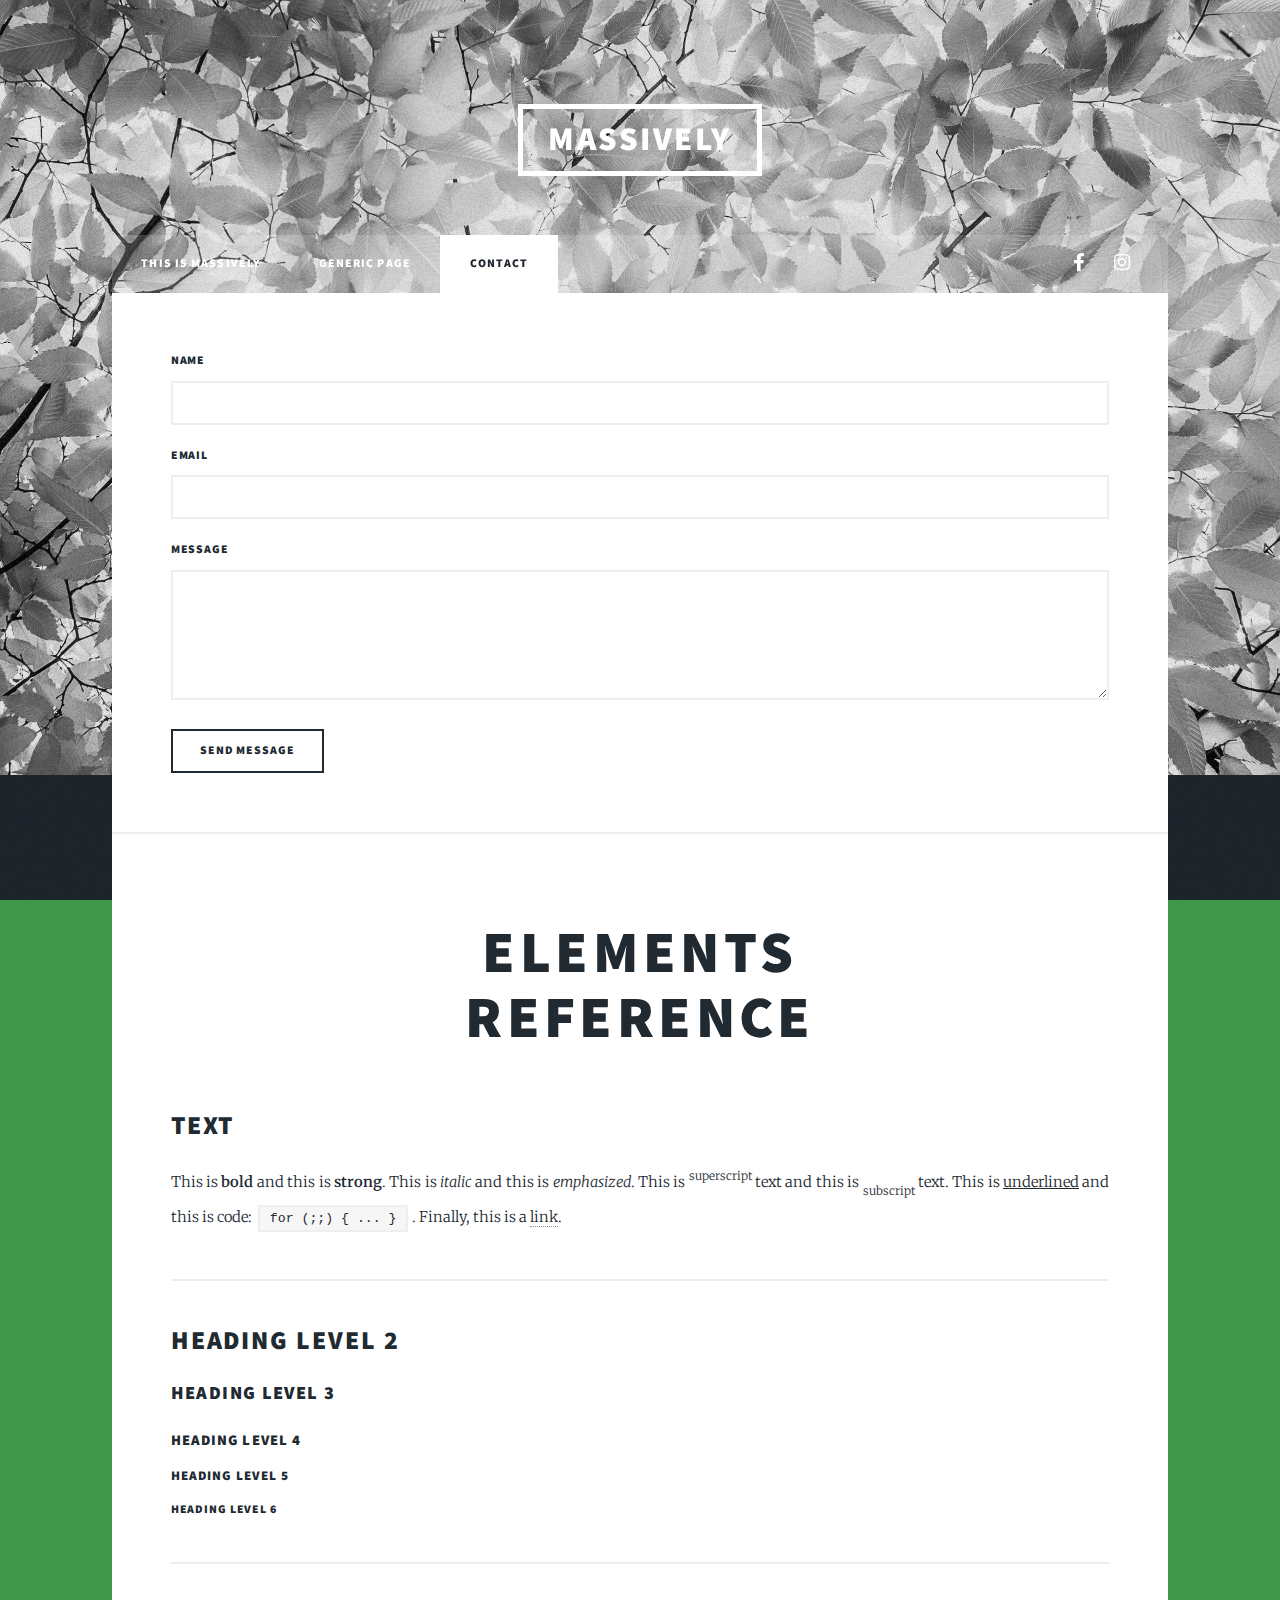
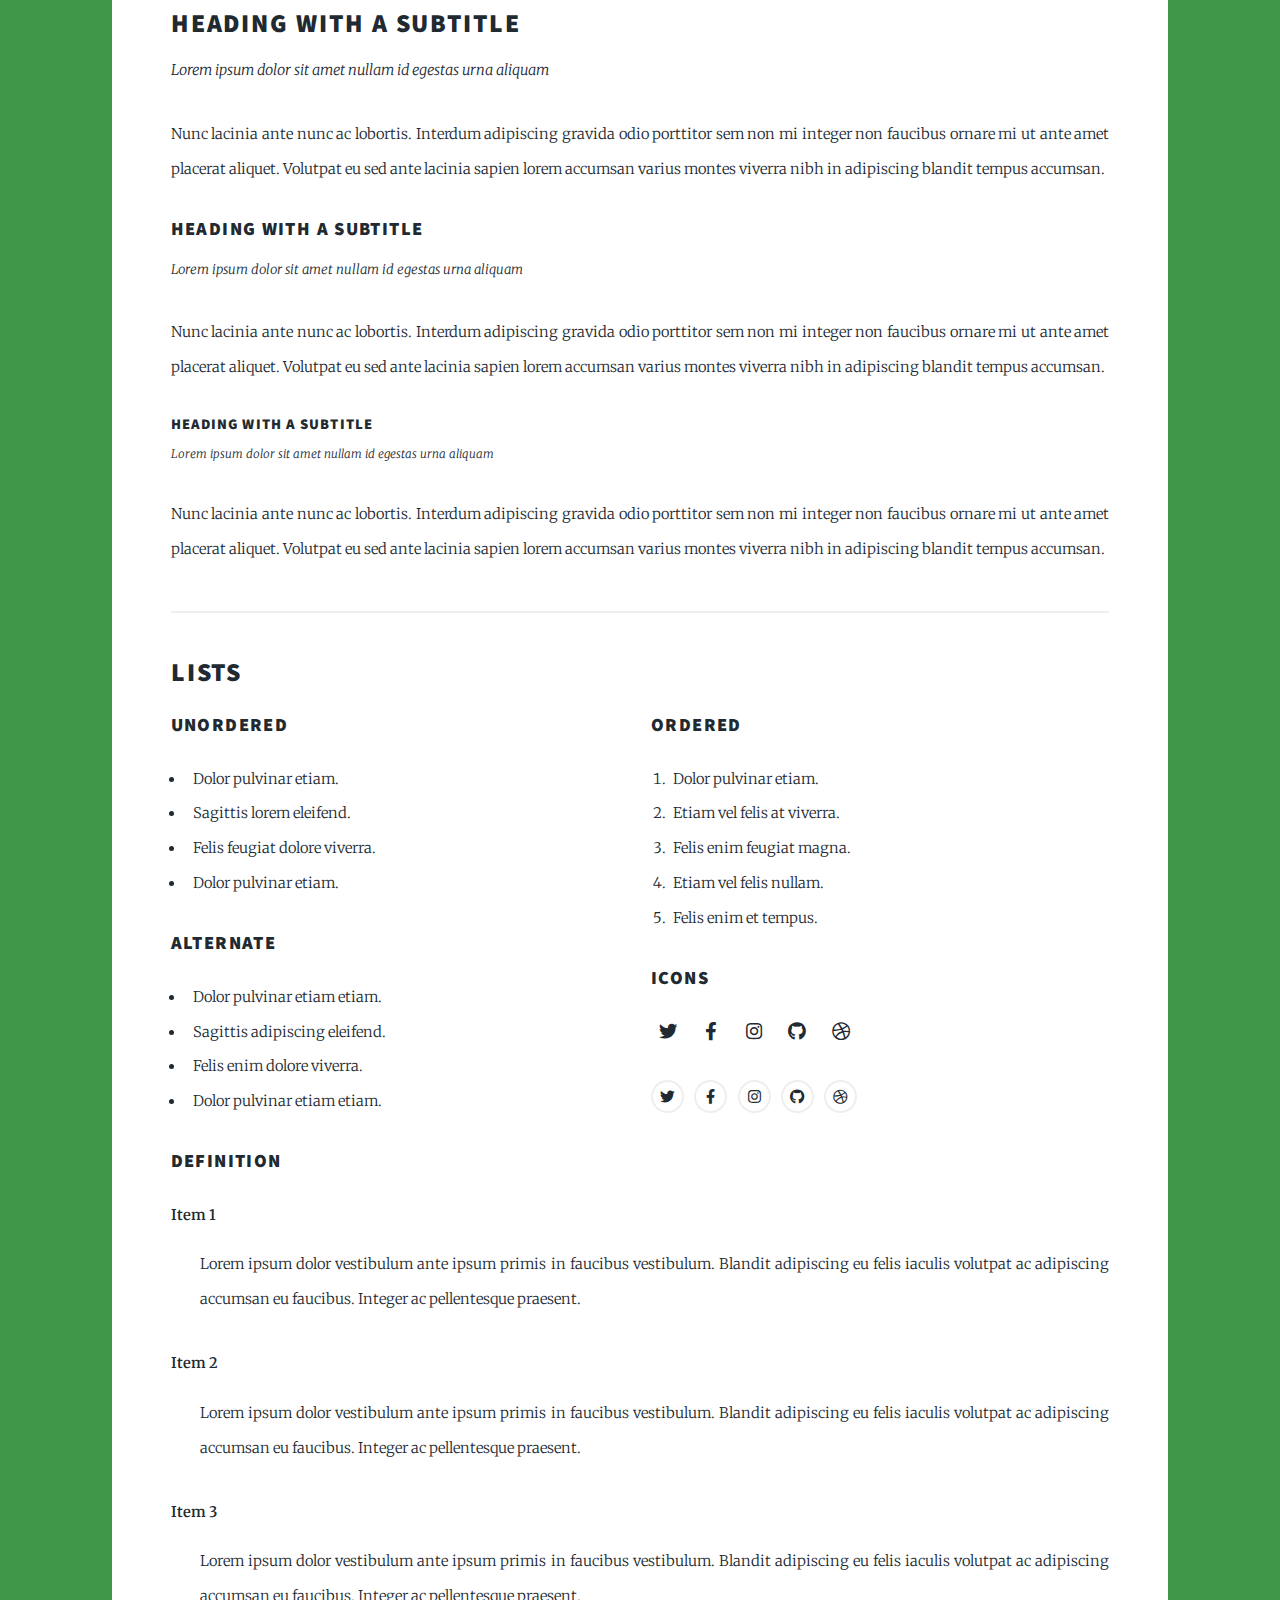
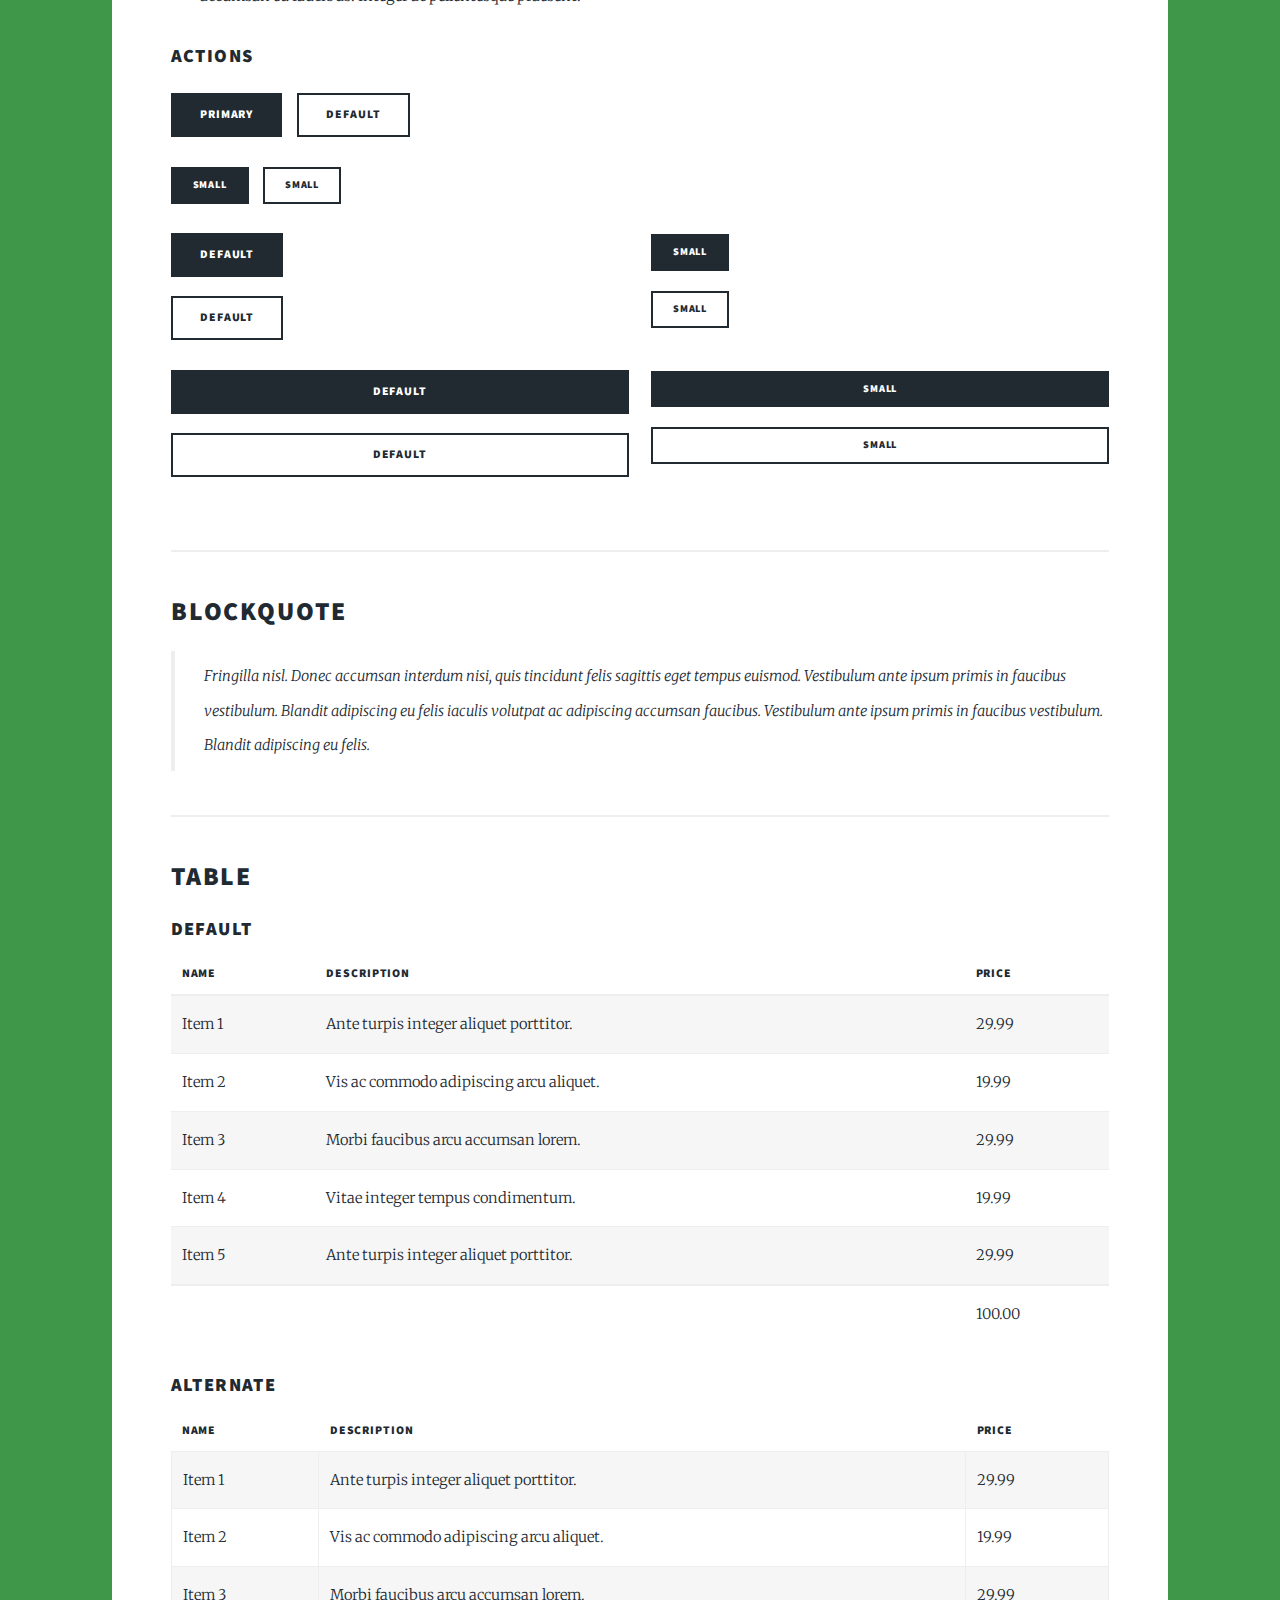
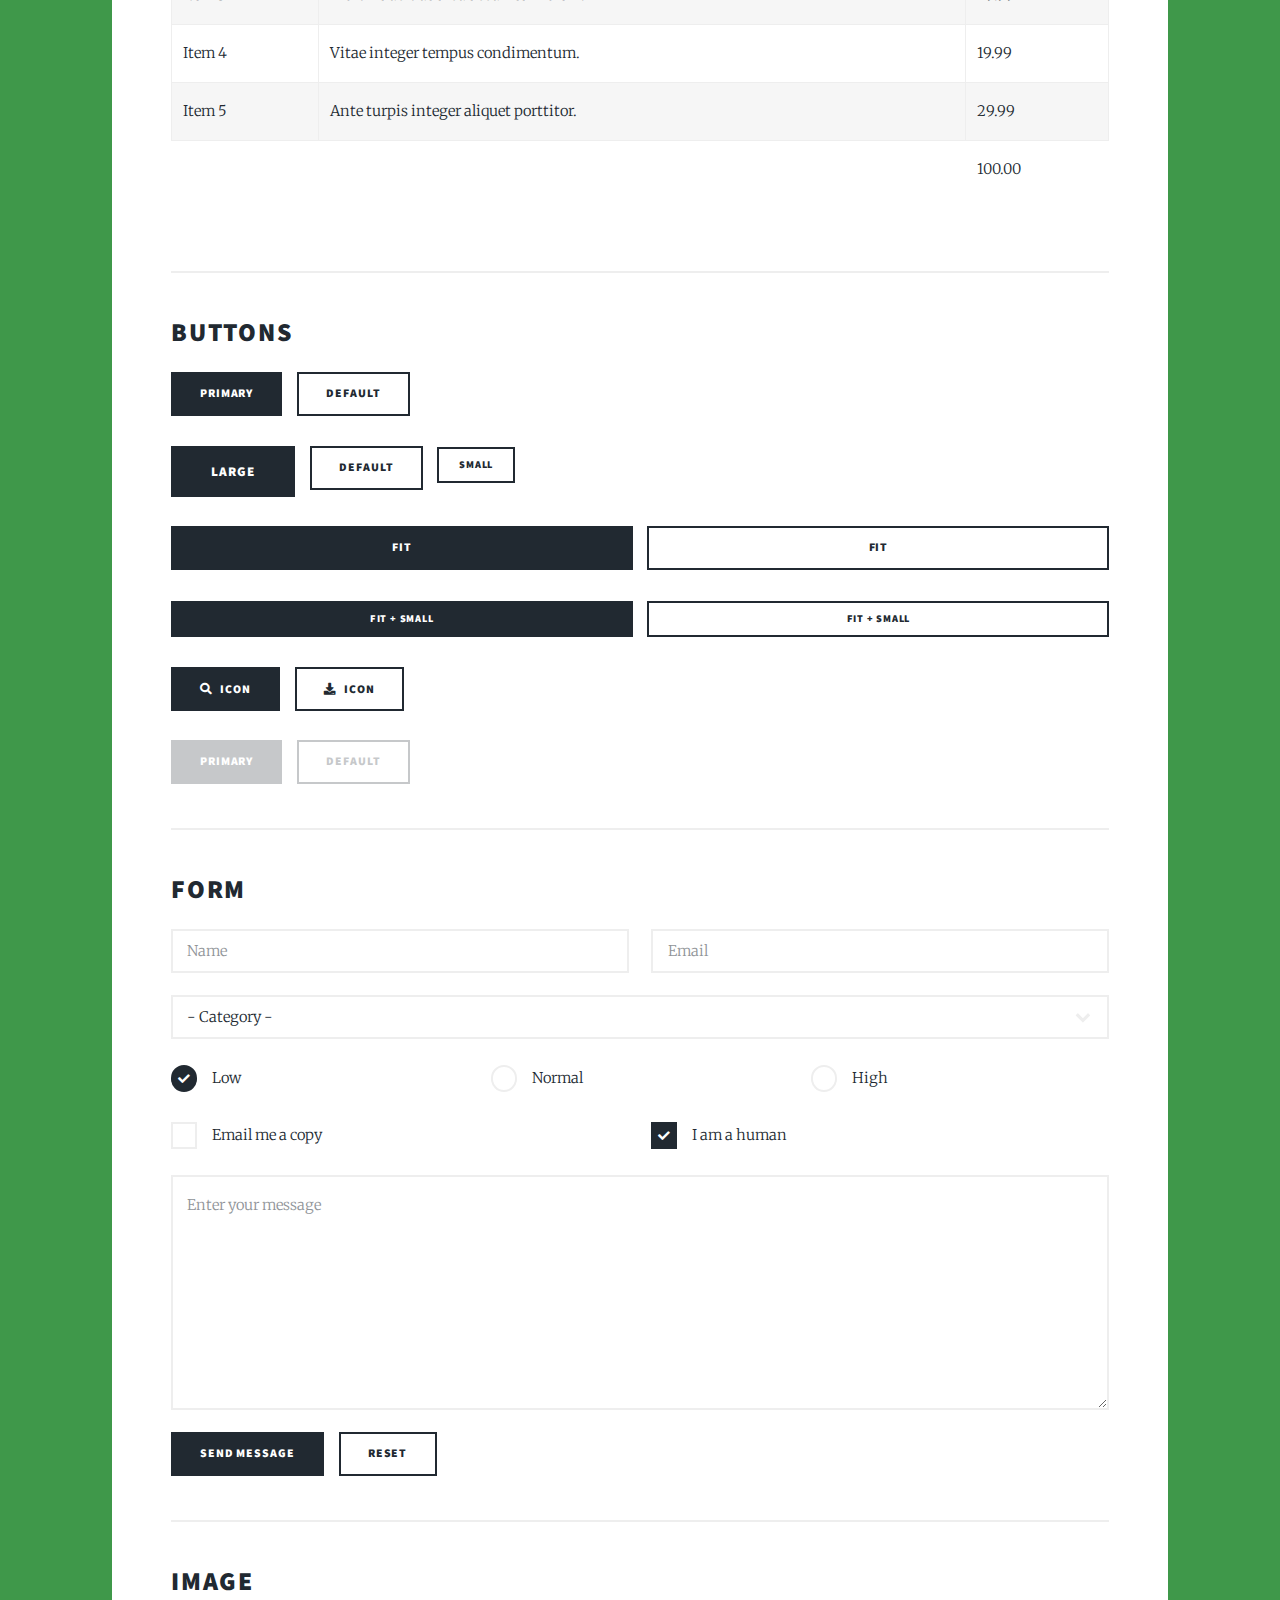
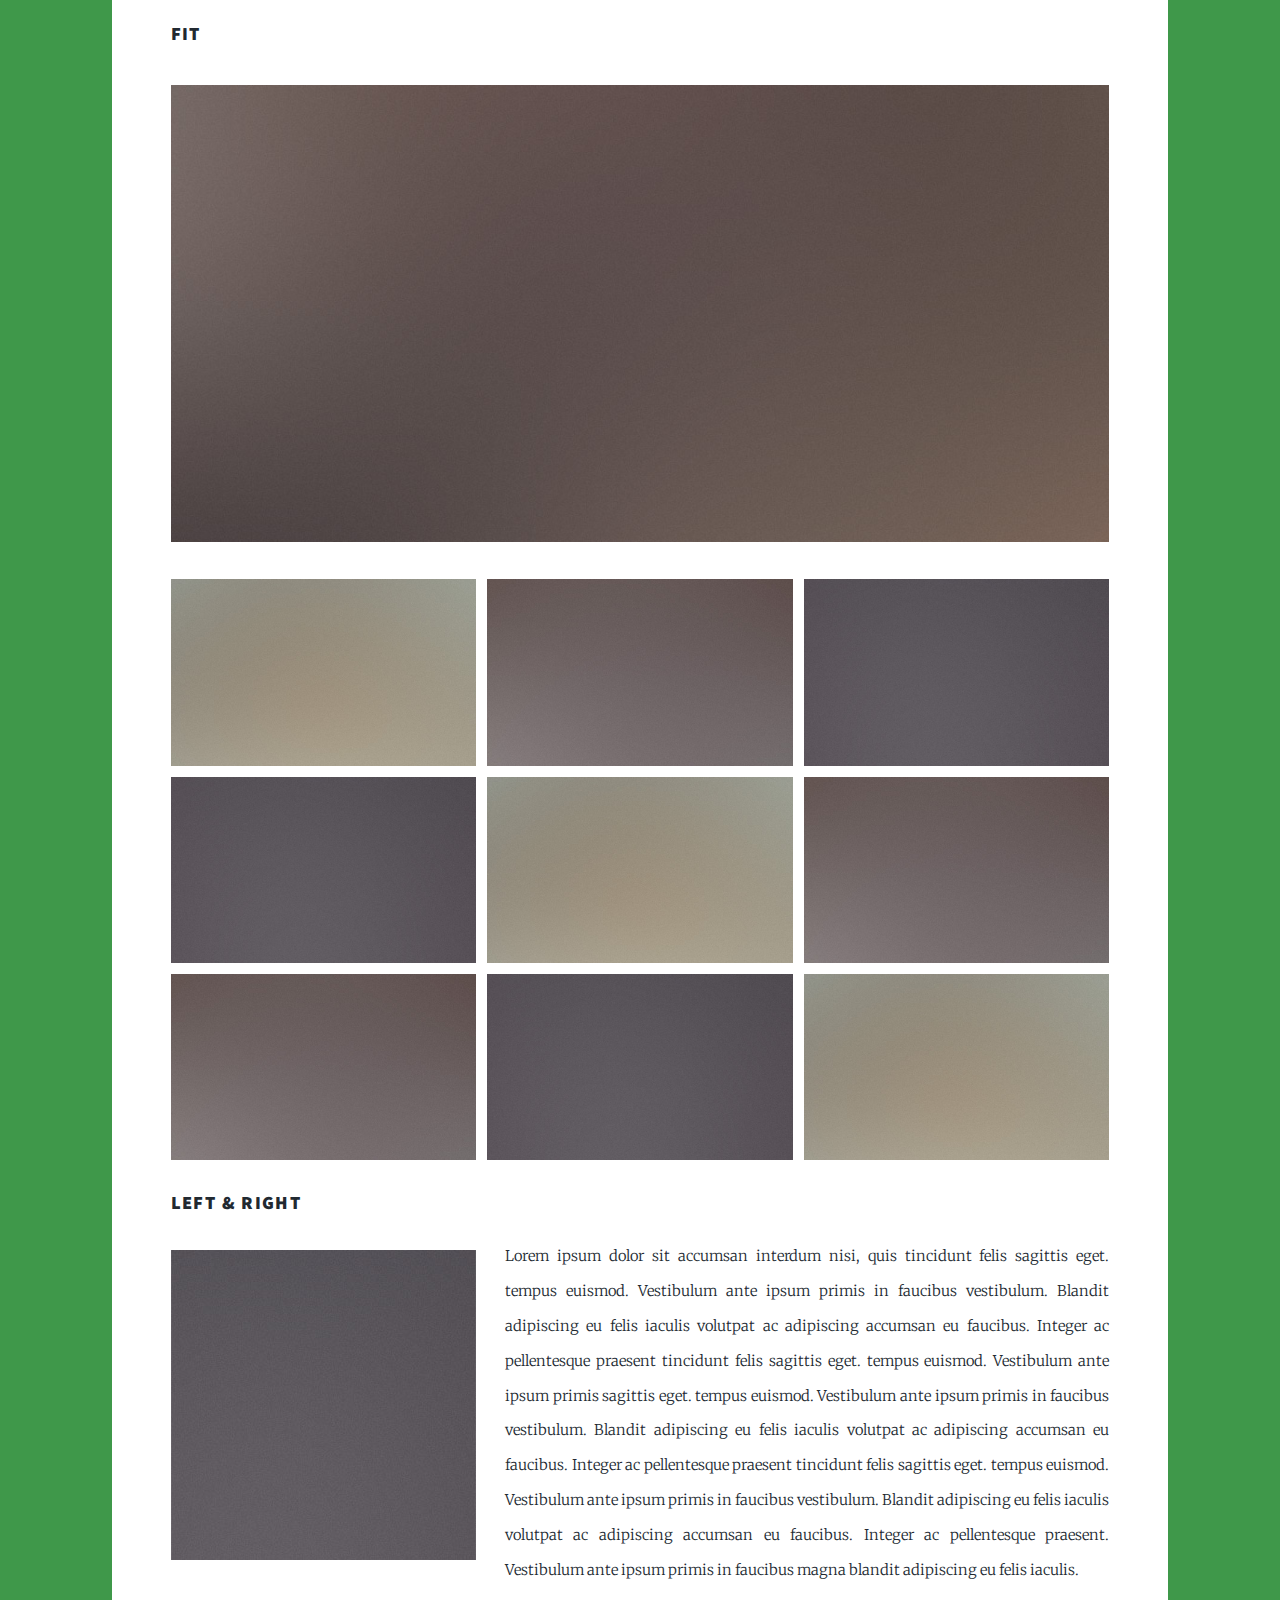
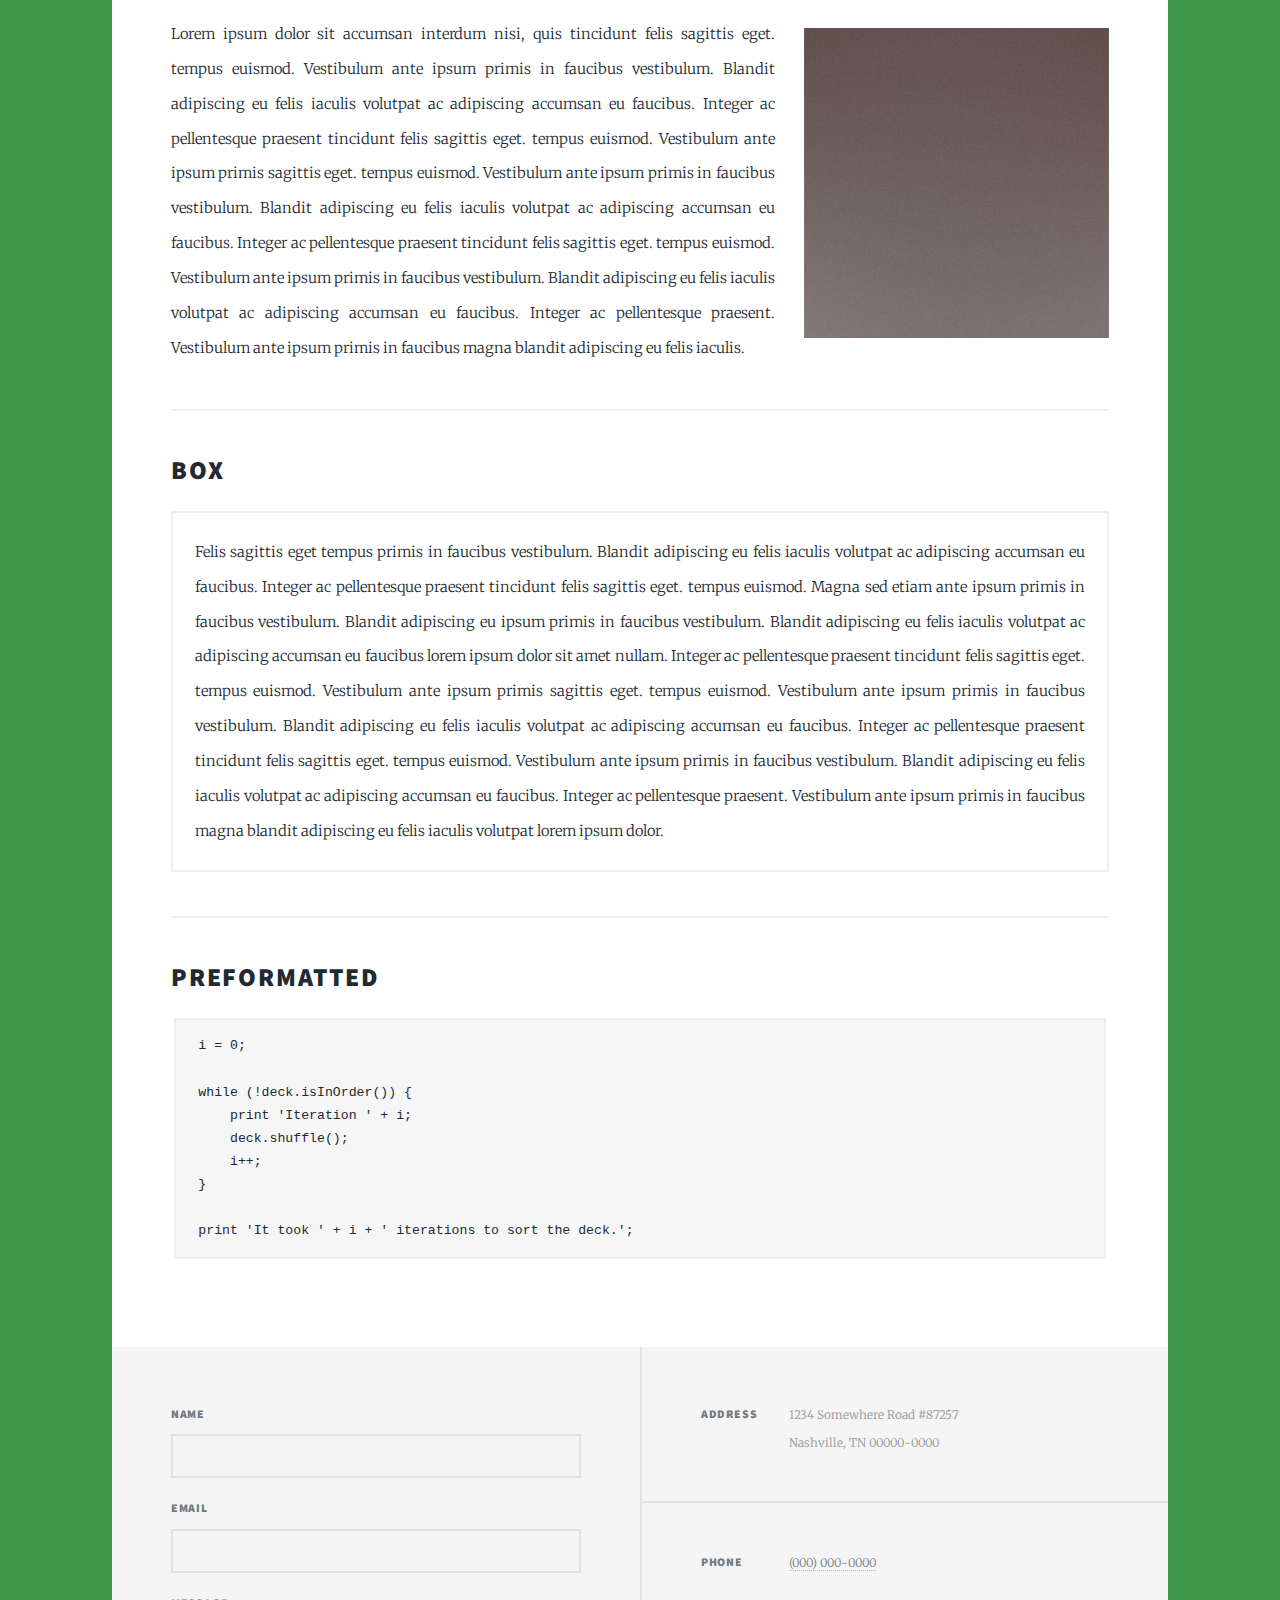
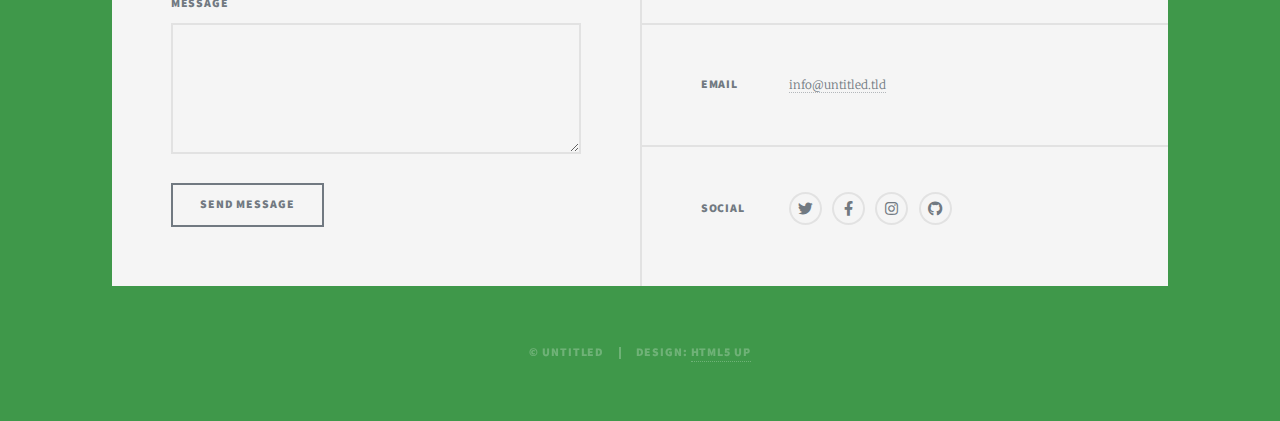
==== commit b687ae36: "Octoboot - Tue Apr 28 2020 15:24:34 GMT+0200 (CEST)" ====
--- a/elements.html
+++ b/elements.html
@@ -7,7 +7,7 @@
 		<meta charset="utf-8" />
 		<meta name="viewport" content="width=device-width, initial-scale=1, user-scalable=no" />
 		<link rel="stylesheet" href="assets/css/main.css" />
-		<noscript>&lt;link rel="stylesheet" href="assets/css/noscript.css" /&gt;</noscript>
+		<noscript>&amp;lt;link rel="stylesheet" href="assets/css/noscript.css" /&amp;gt;</noscript>
 	</head>
 	<body>
 
@@ -28,10 +28,10 @@
 							<li><a href="generic.html">Generic Page</a></li>
 							<li class="active"><a href="elements.html">CONTACT</a></li>
 						</ul><ul class="icons">
-							<li><a href="#" class="icon brands fa-twitter"><span class="label">Twitter</span></a></li>
+							
 							<li><a href="#" class="icon brands fa-facebook-f"><span class="label">Facebook</span></a></li>
 							<li><a href="#" class="icon brands fa-instagram"><span class="label">Instagram</span></a></li>
-							<li><a href="#" class="icon brands fa-github"><span class="label">GitHub</span></a></li>
+							
 						</ul></nav>
 
 				<!-- Main -->
@@ -509,7 +509,7 @@
 			<script src="assets/js/browser.min.js"></script>
 			<script src="assets/js/breakpoints.min.js"></script>
 			<script src="assets/js/util.js"></script>
-			<script src="assets/js/main.js"></script><div id="navPanel"><nav></nav><a href="#navPanel" class="close" style="-webkit-tap-highlight-color: rgba(0, 0, 0, 0);"></a></div>
+			<script src="assets/js/main.js"></script><div id="navPanel"><nav></nav><a href="#navPanel" class="close" style="-webkit-tap-highlight-color: rgba(0, 0, 0, 0);"></a></div><div id="navPanel"><nav></nav><a href="#navPanel" class="close" style="-webkit-tap-highlight-color: rgba(0, 0, 0, 0);"></a></div>
 
 	
 </body></html>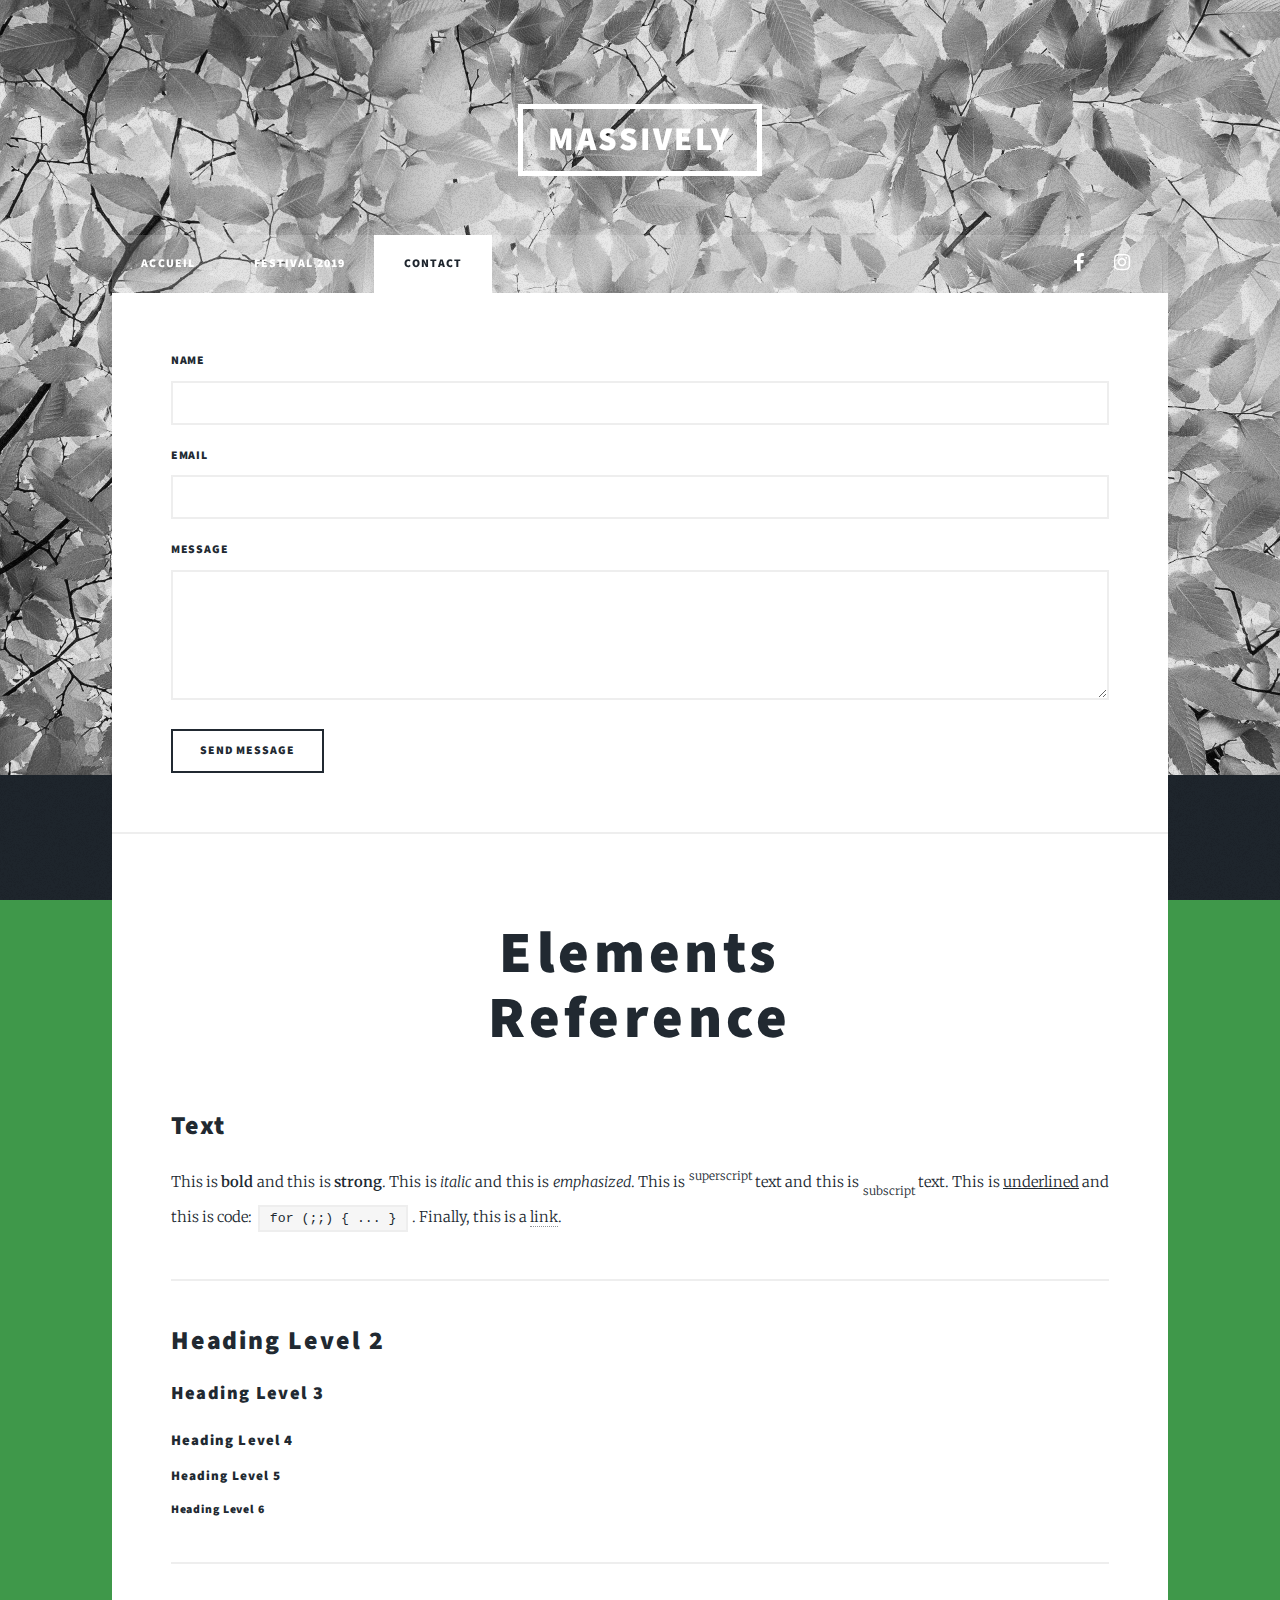
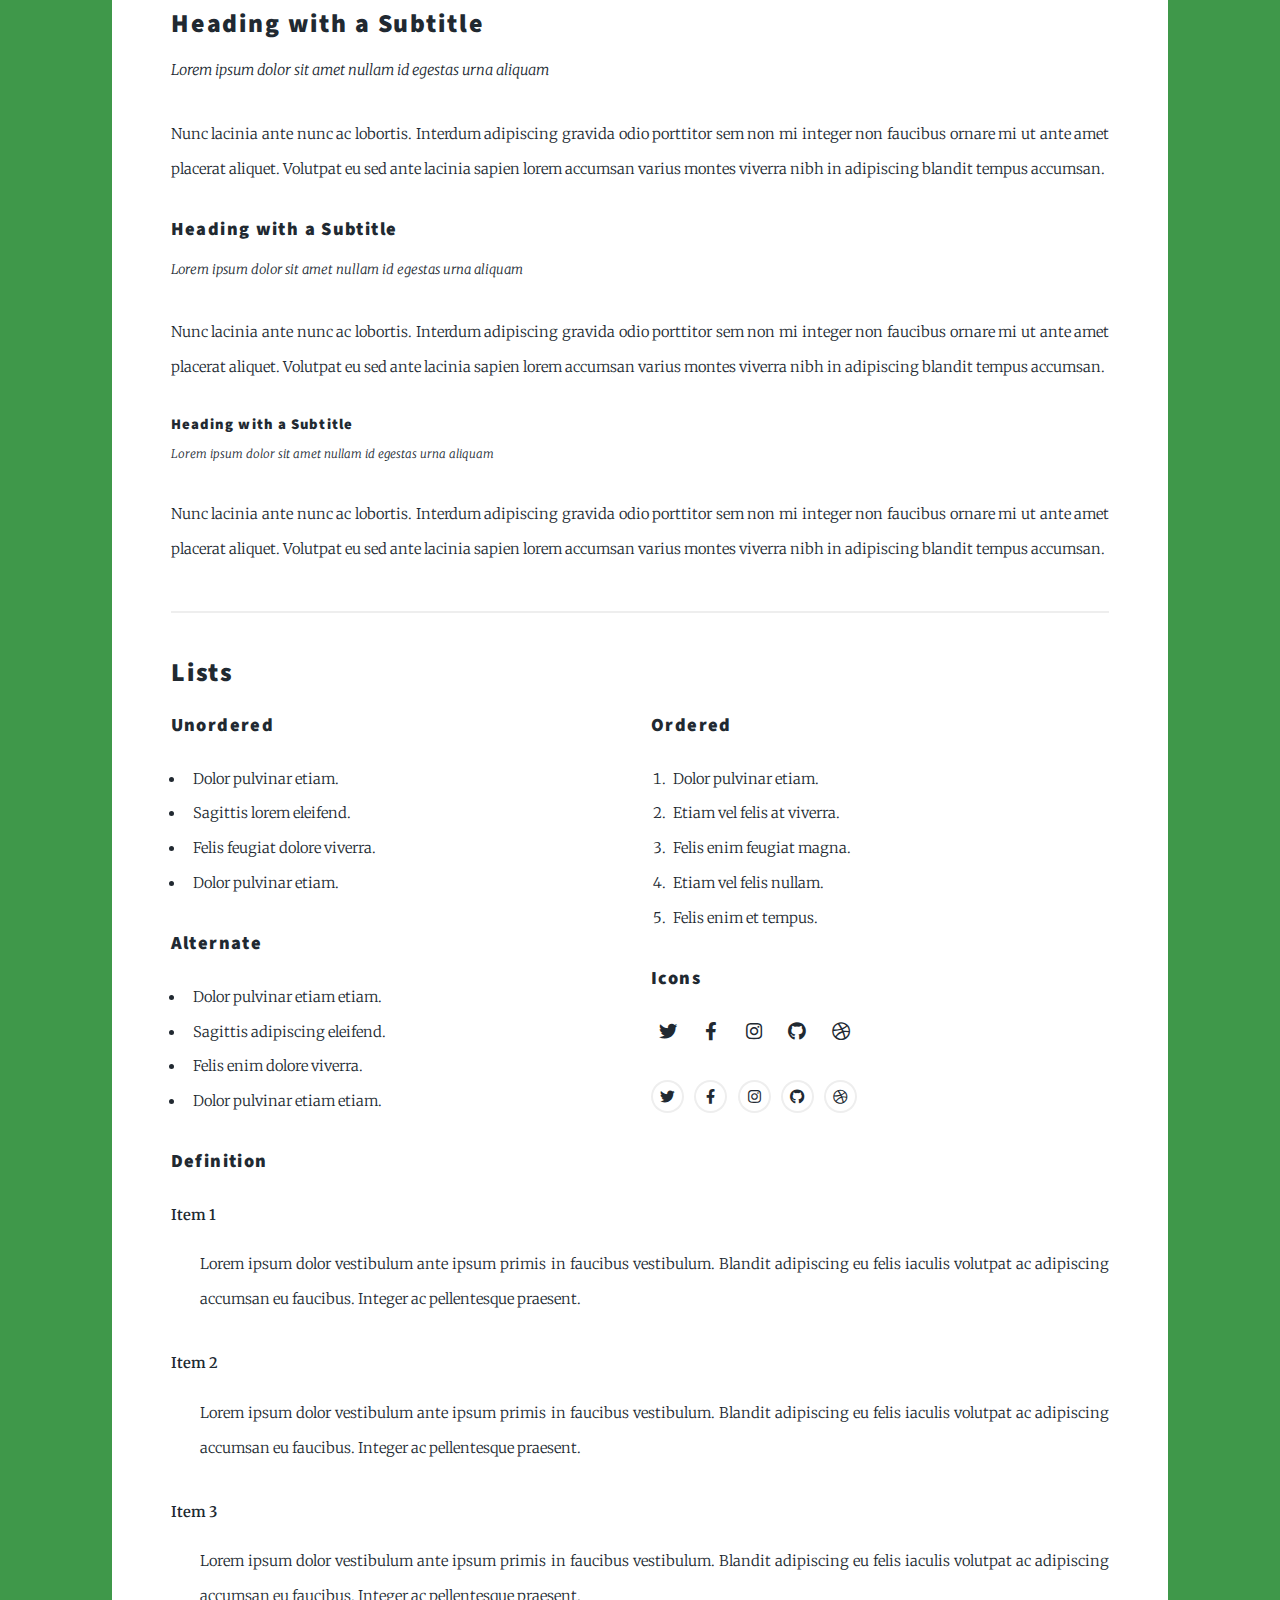
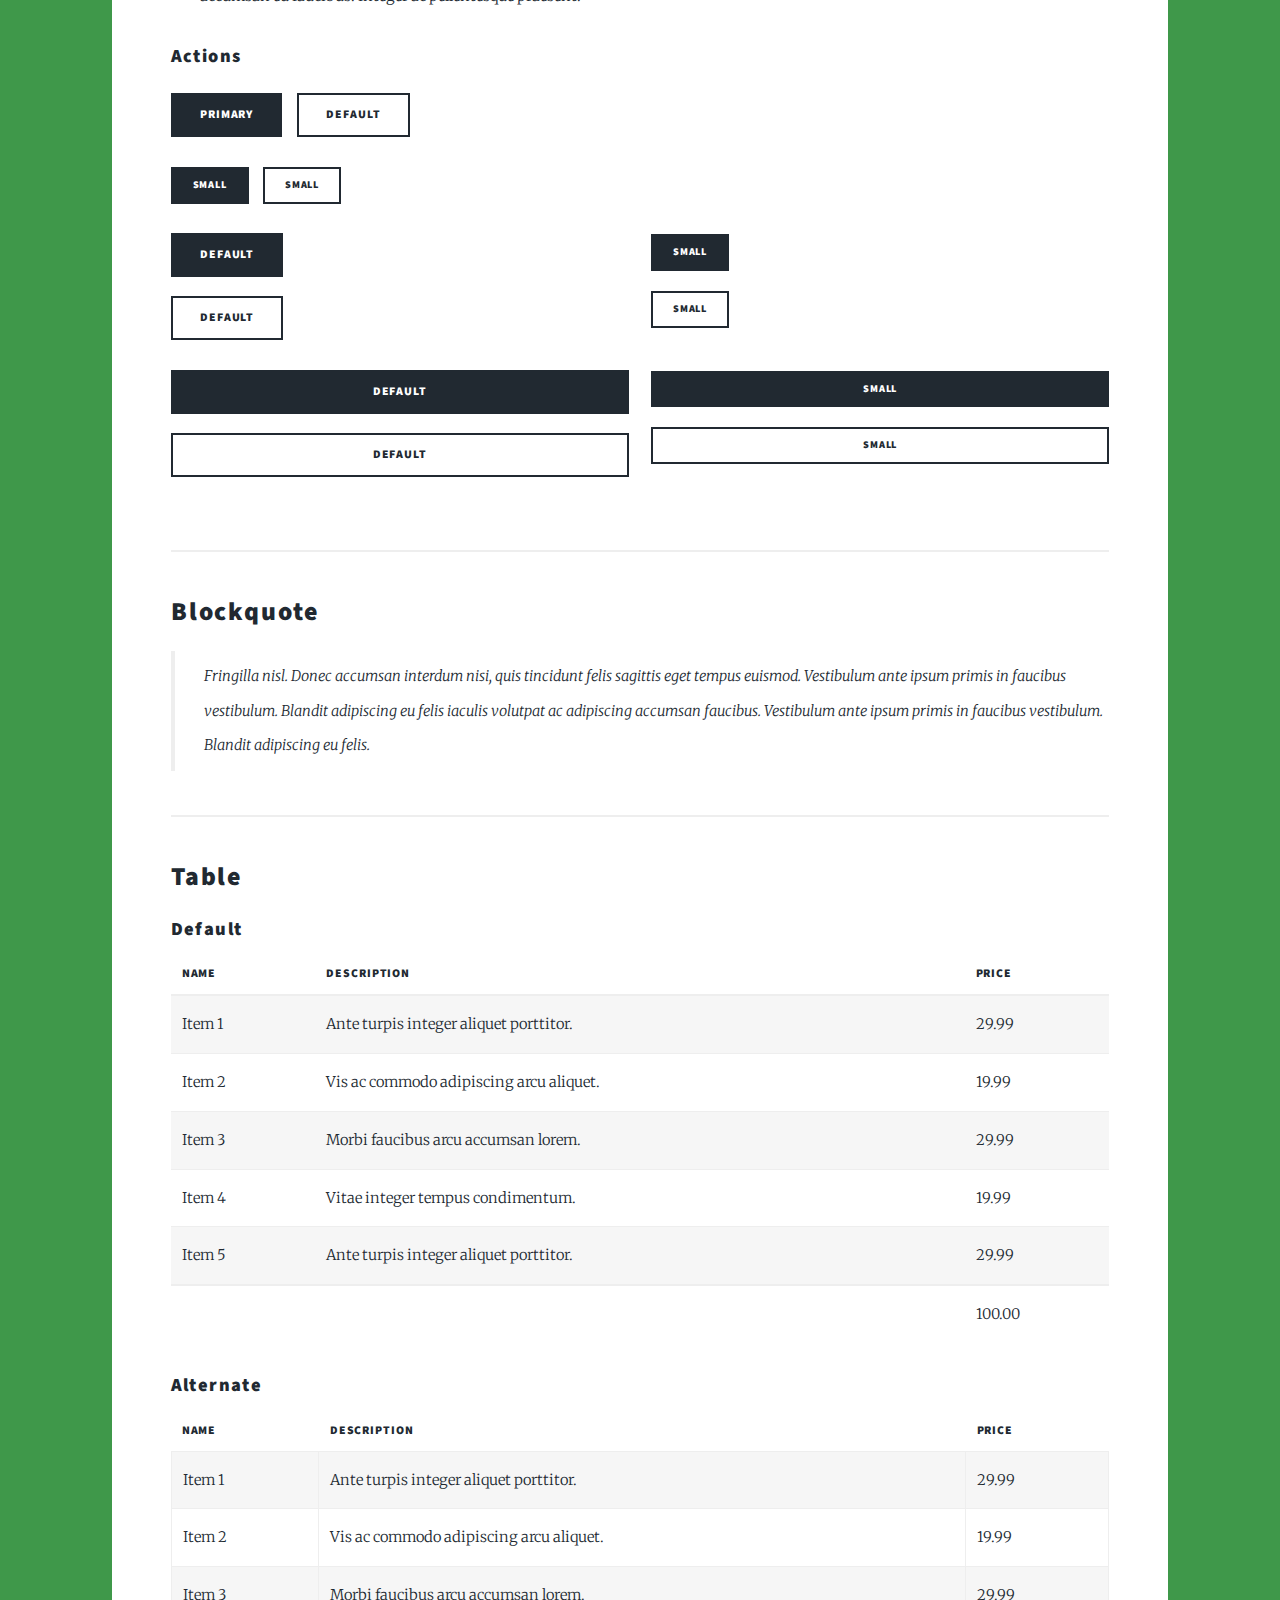
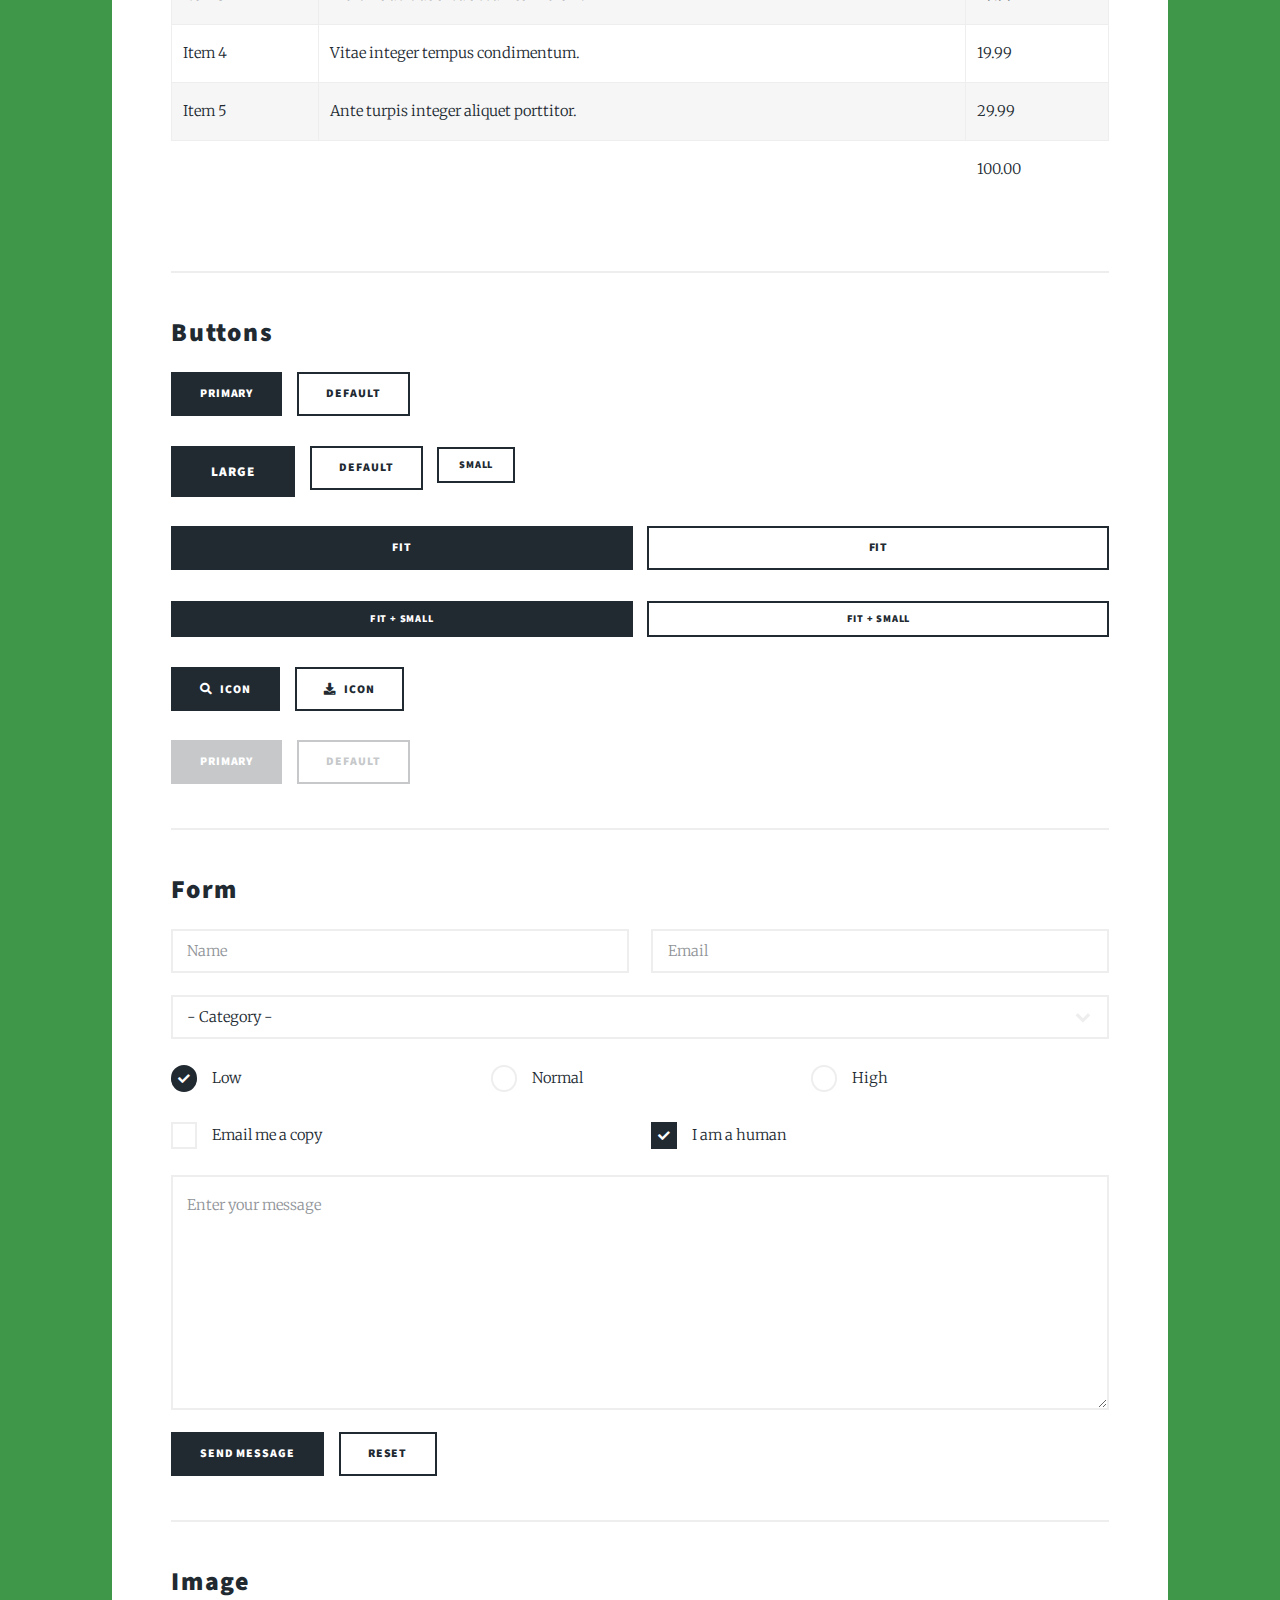
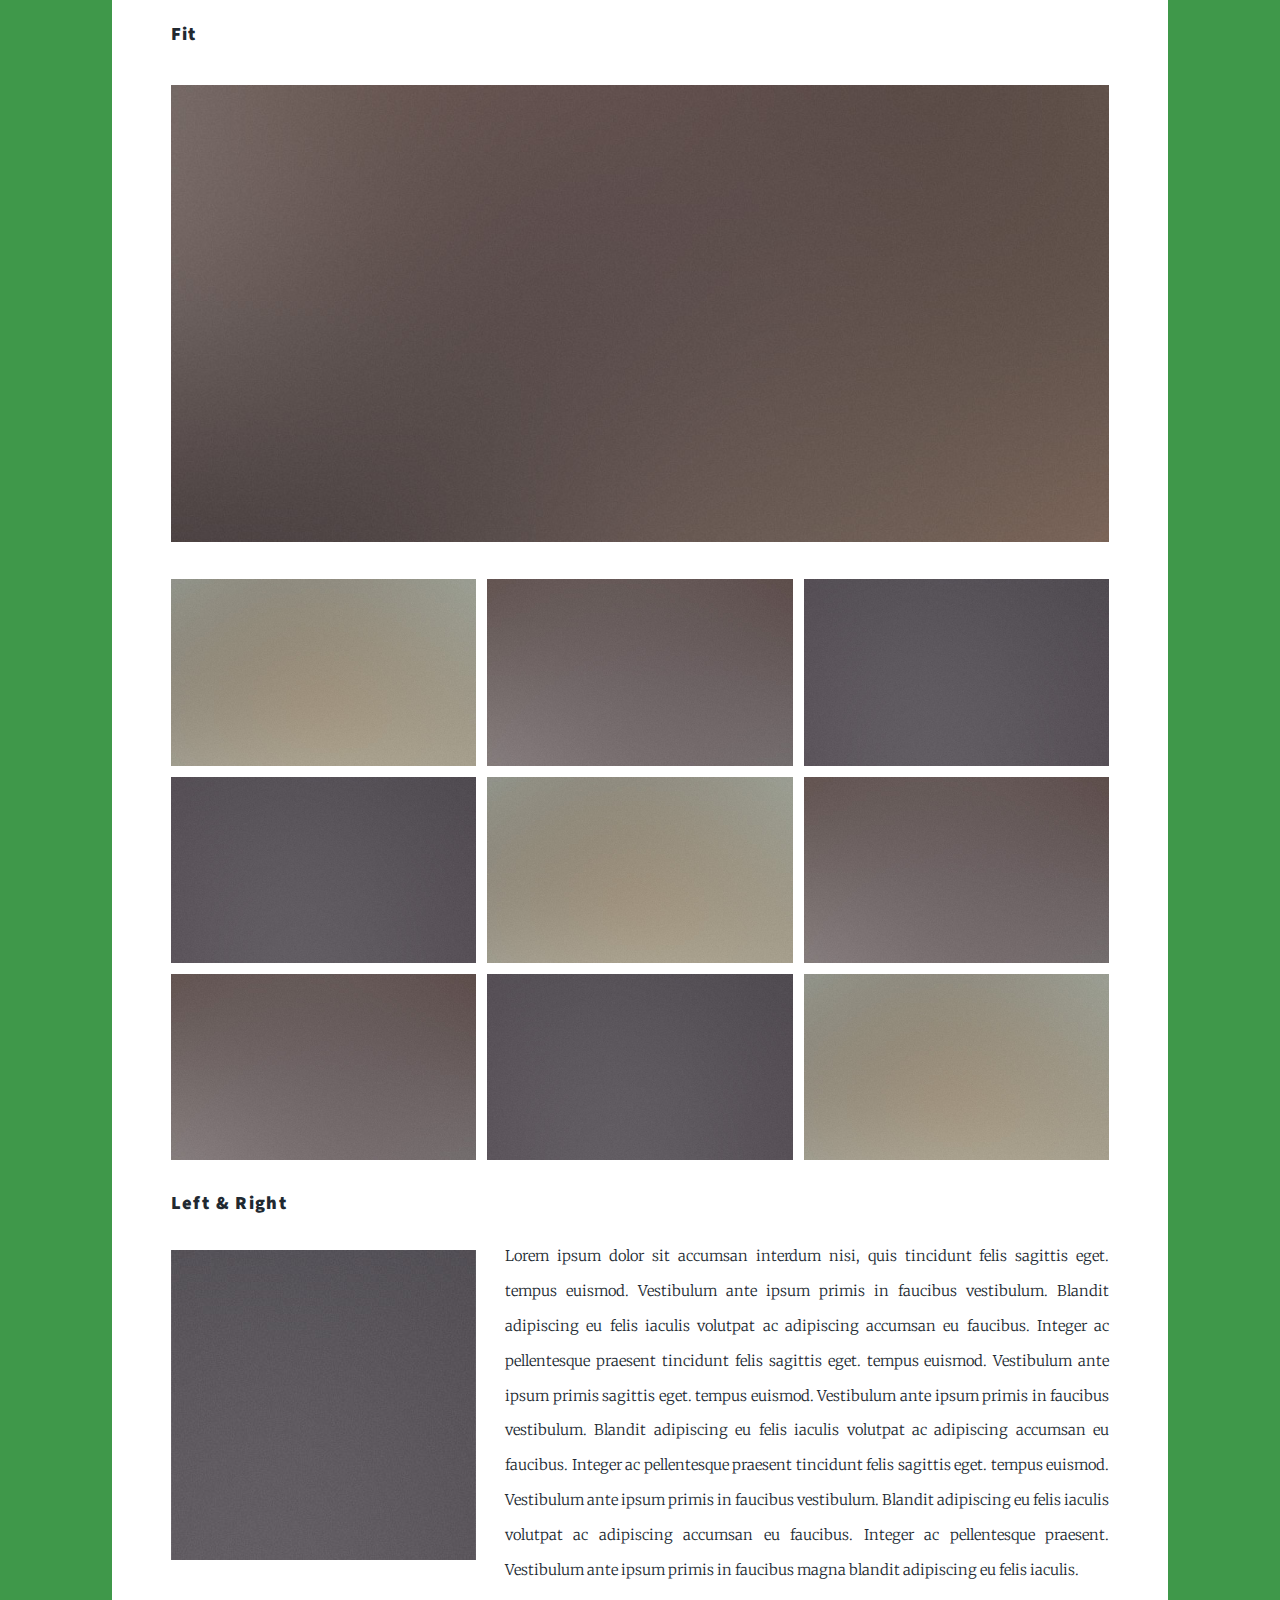
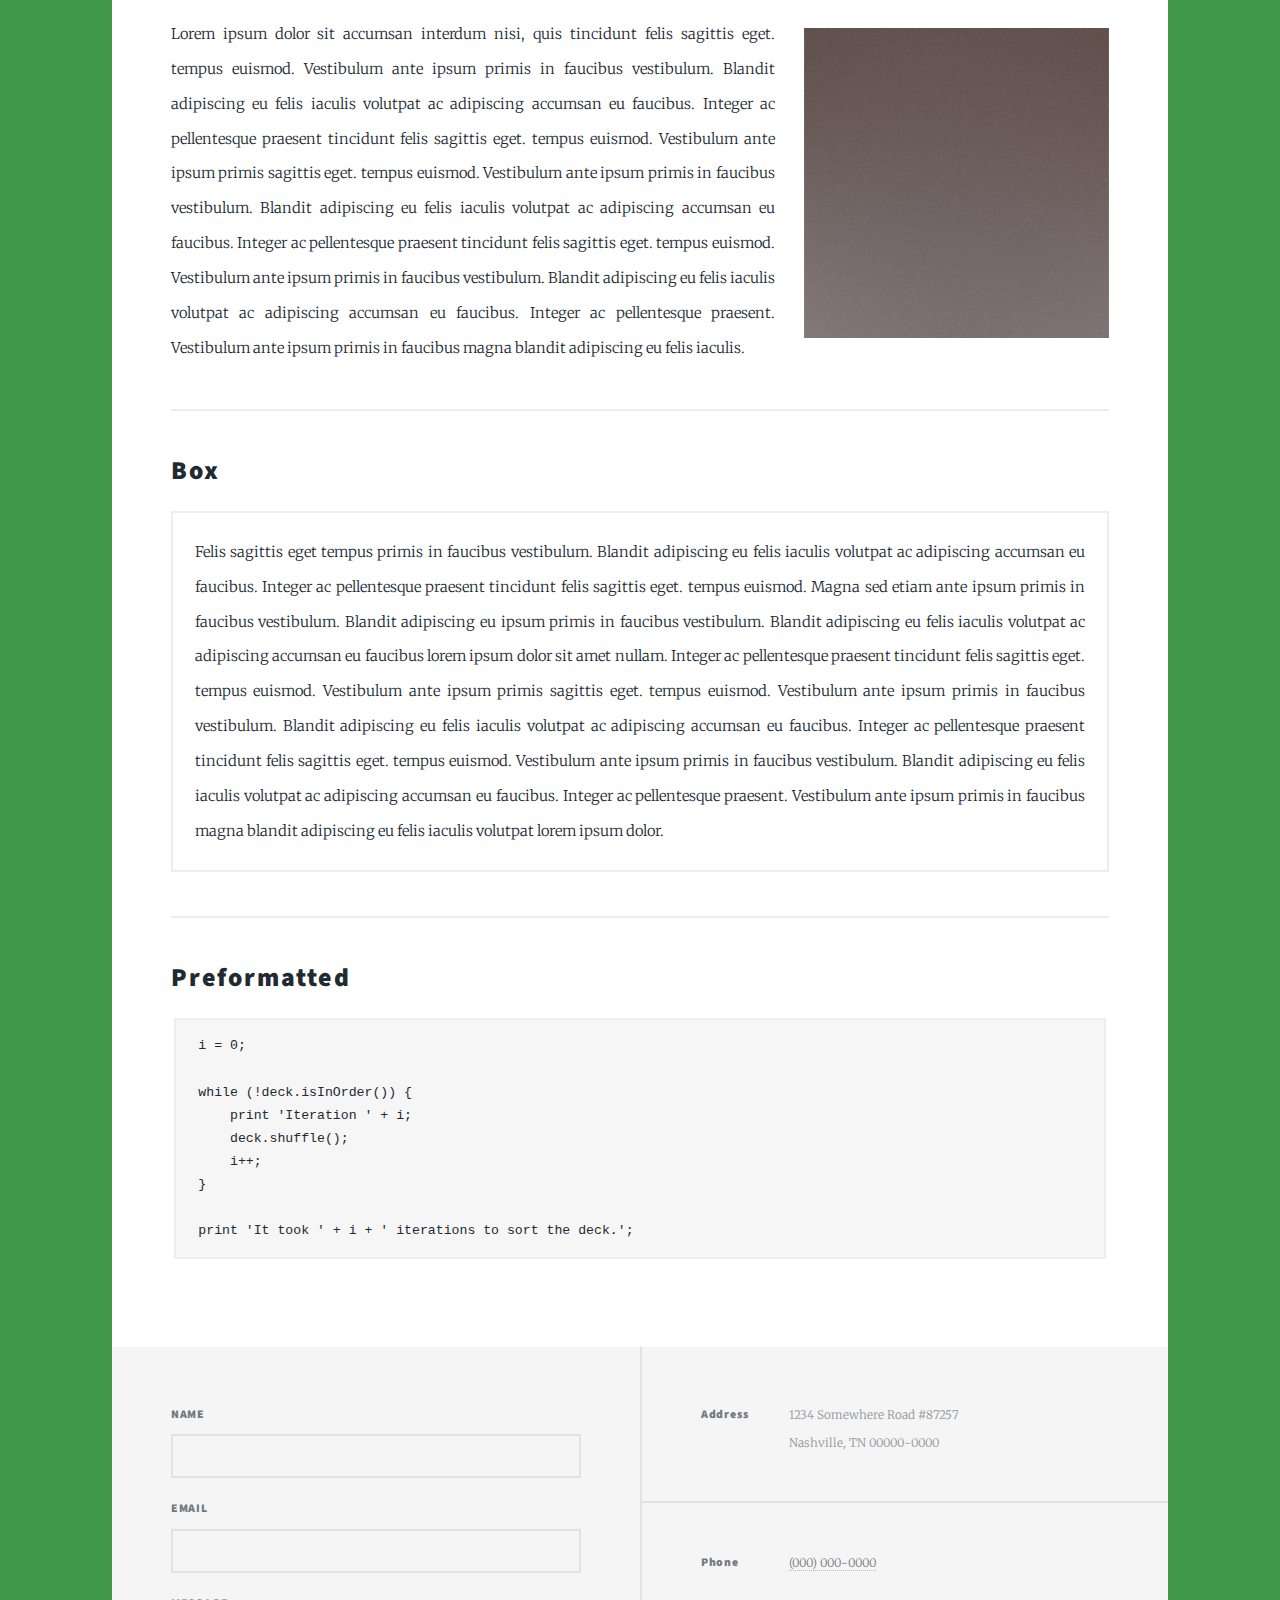
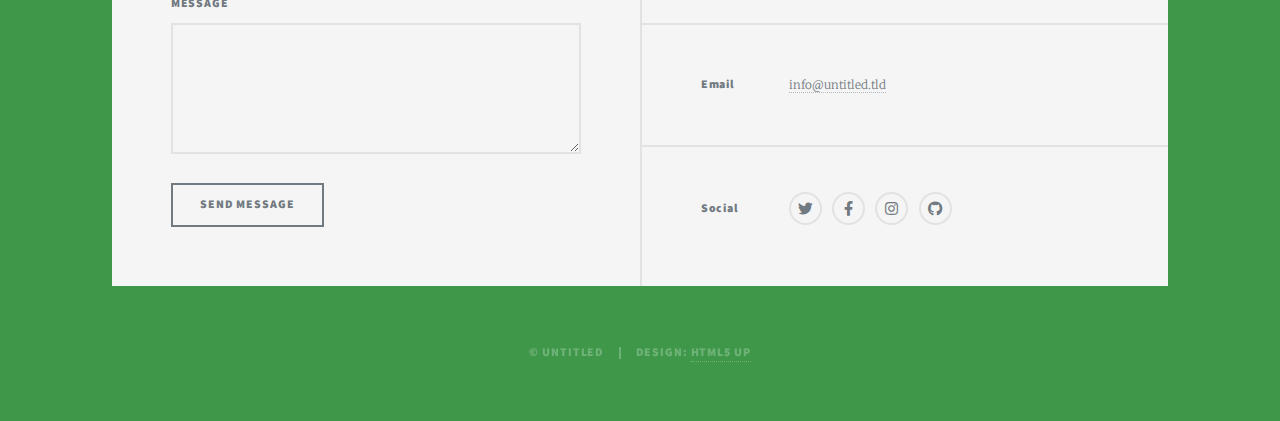
==== commit a0c90189: "Octoboot - Mon May 25 2020 14:53:17 GMT+0200 (CEST)" ====
--- a/elements.html
+++ b/elements.html
@@ -7,7 +7,7 @@
 		<meta charset="utf-8" />
 		<meta name="viewport" content="width=device-width, initial-scale=1, user-scalable=no" />
 		<link rel="stylesheet" href="assets/css/main.css" />
-		<noscript>&amp;lt;link rel="stylesheet" href="assets/css/noscript.css" /&amp;gt;</noscript>
+		<noscript>&amp;amp;lt;link rel="stylesheet" href="assets/css/noscript.css" /&amp;amp;gt;</noscript>
 	</head>
 	<body>
 
@@ -24,8 +24,8 @@
 						
 						
 					<ul class="links">
-							<li><a href="index.html">This is Massively</a></li>
-							<li><a href="generic.html">Generic Page</a></li>
+							<li><a href="index.html">ACCUEIL</a></li>
+							<li><a href="generic.html">FESTIVAL 2019</a></li>
 							<li class="active"><a href="elements.html">CONTACT</a></li>
 						</ul><ul class="icons">
 							
@@ -509,7 +509,6 @@
 			<script src="assets/js/browser.min.js"></script>
 			<script src="assets/js/breakpoints.min.js"></script>
 			<script src="assets/js/util.js"></script>
-			<script src="assets/js/main.js"></script><div id="navPanel"><nav></nav><a href="#navPanel" class="close" style="-webkit-tap-highlight-color: rgba(0, 0, 0, 0);"></a></div><div id="navPanel"><nav></nav><a href="#navPanel" class="close" style="-webkit-tap-highlight-color: rgba(0, 0, 0, 0);"></a></div>
-
-	
-</body></html>+			<script src="assets/js/main.js"></script><div id="navPanel"><nav></nav><a href="#navPanel" class="close" style="-webkit-tap-highlight-color: rgba(0, 0, 0, 0);"></a></div><div id="navPanel"><nav></nav><a href="#navPanel" class="close" style="-webkit-tap-highlight-color: rgba(0, 0, 0, 0);"></a></div><div id="navPanel"><nav></nav><a href="#navPanel" class="close" style="-webkit-tap-highlight-color: rgba(0, 0, 0, 0);"></a></div>
+
+	</body></html>--- a/assets/css/main.css
+++ b/assets/css/main.css
@@ -1,4689 +1,4689 @@
-@import url(fontawesome-all.min.css);
-@import url("https://fonts.googleapis.com/css?family=Merriweather:300,700,300italic,700italic|Source+Sans+Pro:900");
-
-/*
-	Massively by HTML5 UP
-	html5up.net | @ajlkn
-	Free for personal and commercial use under the CCA 3.0 license (html5up.net/license)
-*/
-
-html, body, div, span, applet, object,
-iframe, h1, h2, h3, h4, h5, h6, p, blockquote,
-pre, a, abbr, acronym, address, big, cite,
-code, del, dfn, em, img, ins, kbd, q, s, samp,
-small, strike, strong, sub, sup, tt, var, b,
-u, i, center, dl, dt, dd, ol, ul, li, fieldset,
-form, label, legend, table, caption, tbody,
-tfoot, thead, tr, th, td, article, aside,
-canvas, details, embed, figure, figcaption,
-footer, header, hgroup, menu, nav, output, ruby,
-section, summary, time, mark, audio, video {
-	margin: 0;
-	padding: 0;
-	border: 0;
-	font-size: 100%;
-	font: inherit;
-	vertical-align: baseline;}
-
-article, aside, details, figcaption, figure,
-footer, header, hgroup, menu, nav, section {
-	display: block;}
-
-body {
-	line-height: 1;
-}
-
-ol, ul {
-	list-style: none;
-}
-
-blockquote, q {
-	quotes: none;
-}
-
-	blockquote:before, blockquote:after, q:before, q:after {
-		content: '';
-		content: none;
-	}
-
-table {
-	border-collapse: collapse;
-	border-spacing: 0;
-}
-
-body {
-	-webkit-text-size-adjust: none;
-}
-
-mark {
-	background-color: transparent;
-	color: inherit;
-}
-
-input::-moz-focus-inner {
-	border: 0;
-	padding: 0;
-}
-
-input, select, textarea {
-	-moz-appearance: none;
-	-webkit-appearance: none;
-	-ms-appearance: none;
-	appearance: none;
-}
-
-/* Basic */
-
-	@-ms-viewport {
-		width: device-width;
-	}
-
-	body {
-		-ms-overflow-style: scrollbar;
-	}
-
-	@media screen and (max-width: 480px) {
-
-		html, body {
-			min-width: 320px;
-		}
-
-	}
-
-	html {
-		box-sizing: border-box;
-	}
-
-	*, *:before, *:after {
-		box-sizing: inherit;
-	}
-
-	body {
-		background-color: #3f984a;
-	}
-
-		body.is-preload *, body.is-preload *:before, body.is-preload *:after {
-			-moz-animation: none !important;
-			-webkit-animation: none !important;
-			-ms-animation: none !important;
-			animation: none !important;
-			-moz-transition: none !important;
-			-webkit-transition: none !important;
-			-ms-transition: none !important;
-			transition: none !important;
-		}
-
-/* Type */
-
-	html {
-		font-size: 16pt;
-	}
-
-		@media screen and (max-width: 1680px) {
-
-			html {
-				font-size: 12pt;
-			}
-
-		}
-
-		@media screen and (max-width: 1280px) {
-
-			html {
-				font-size: 11pt;
-			}
-
-		}
-
-		@media screen and (max-width: 360px) {
-
-			html {
-				font-size: 10pt;
-			}
-
-		}
-
-	body {
-		color: #212931;
-	}
-
-	body, input, select, textarea {
-		font-family: "Merriweather", Georgia, serif;
-		font-weight: 300;
-		font-size: 1rem;
-		line-height: 2.375;
-	}
-
-	a {
-		-moz-transition: color 0.2s ease-in-out, background-color 0.2s ease-in-out, border-color 0.2s ease-in-out, box-shadow 0.2s ease-in-out;
-		-webkit-transition: color 0.2s ease-in-out, background-color 0.2s ease-in-out, border-color 0.2s ease-in-out, box-shadow 0.2s ease-in-out;
-		-ms-transition: color 0.2s ease-in-out, background-color 0.2s ease-in-out, border-color 0.2s ease-in-out, box-shadow 0.2s ease-in-out;
-		transition: color 0.2s ease-in-out, background-color 0.2s ease-in-out, border-color 0.2s ease-in-out, box-shadow 0.2s ease-in-out;
-		border-bottom: dotted 1px;
-		text-decoration: none;
-	}
-
-		a:hover {
-			border-bottom-color: transparent;
-		}
-
-	strong, b {
-		font-weight: 600;
-	}
-
-	em, i {
-		font-style: italic;
-	}
-
-	p {
-		text-align: justify;
-		margin: 0 0 2rem 0;
-	}
-
-	h1, h2, h3, h4, h5, h6 {
-		font-family: "Caviar Dreams", "Source Sans Pro", Helvetica, sans-serif;
-		font-weight: 900;
-		line-height: 1.5;
-		letter-spacing: 0.075em;
-		text-transform: uppercase;
-		margin: 0 0 1rem 0;
-	}
-
-		h1 a, h2 a, h3 a, h4 a, h5 a, h6 a {
-			border-bottom: 0;
-			color: inherit;
-			text-decoration: none;
-		}
-
-	h1 {
-		font-size: 4rem;
-		line-height: 1.1;
-		margin: 0 0 2rem 0;
-	}
-
-	h2 {
-		font-size: 1.75rem;
-		line-height: 1.3;
-		margin: 0 0 1.5rem 0;
-	}
-
-	h3 {
-		font-size: 1.25rem;
-		margin: 0 0 1.5rem 0;
-	}
-
-	h4 {
-		font-size: 1rem;
-	}
-
-	h5 {
-		font-size: 0.9rem;
-	}
-
-	h6 {
-		font-size: 0.8rem;
-	}
-
-	sub {
-		font-size: 0.8rem;
-		position: relative;
-		top: 0.5rem;
-	}
-
-	sup {
-		font-size: 0.8rem;
-		position: relative;
-		top: -0.5rem;
-	}
-
-	blockquote {
-		border-left: solid 4px;
-		font-style: italic;
-		margin: 0 0 2rem 0;
-		padding: 0.5rem 0 0.5rem 2rem;
-	}
-
-	code {
-		border: solid 2px;
-		font-family: "Courier New", monospace;
-		font-size: 0.9rem;
-		margin: 0 0.25rem;
-		padding: 0.25rem 0.65rem;
-	}
-
-	pre {
-		-webkit-overflow-scrolling: touch;
-		font-family: "Courier New", monospace;
-		font-size: 0.9rem;
-		margin: 0 0 2rem 0;
-	}
-
-		pre code {
-			display: block;
-			line-height: 1.75;
-			padding: 1rem 1.5rem;
-			overflow-x: auto;
-		}
-
-	hr {
-		border: 0;
-		border-bottom: solid 2px;
-		margin: 3rem 0;
-	}
-
-		hr.major {
-			margin: 5rem 0;
-		}
-
-	.align-left {
-		text-align: left;
-	}
-
-	.align-center {
-		text-align: center;
-	}
-
-	.align-right {
-		text-align: right;
-	}
-
-	input, select, textarea {
-		color: #348a46;
-	}
-
-	a {
-		color: #212931;
-		border-bottom-color: rgba(33, 41, 49, 0.5);
-	}
-
-		a:hover {
-			border-bottom-color: transparent;
-			color: #348a46 !important;
-		}
-
-	strong, b {
-		color: #212931;
-	}
-
-	h1, h2, h3, h4, h5, h6 {
-		color: #212931;
-	}
-
-	blockquote {
-		border-left-color: #eeeeee;
-	}
-
-	code {
-		background: rgba(220, 220, 220, 0.25);
-		border-color: #eeeeee;
-	}
-
-	hr {
-		border-bottom-color: #eeeeee;
-	}
-
-/* Row */
-
-	.row {
-		display: flex;
-		flex-wrap: wrap;
-		box-sizing: border-box;
-		align-items: stretch;
-	}
-
-		.row > * {
-			box-sizing: border-box;
-		}
-
-		.row.gtr-uniform > * > :last-child {
-			margin-bottom: 0;
-		}
-
-		.row.aln-left {
-			justify-content: flex-start;
-		}
-
-		.row.aln-center {
-			justify-content: center;
-		}
-
-		.row.aln-right {
-			justify-content: flex-end;
-		}
-
-		.row.aln-top {
-			align-items: flex-start;
-		}
-
-		.row.aln-middle {
-			align-items: center;
-		}
-
-		.row.aln-bottom {
-			align-items: flex-end;
-		}
-
-		.row > .imp {
-			order: -1;
-		}
-
-		.row > .col-1 {
-			width: 8.33333%;
-		}
-
-		.row > .off-1 {
-			margin-left: 8.33333%;
-		}
-
-		.row > .col-2 {
-			width: 16.66667%;
-		}
-
-		.row > .off-2 {
-			margin-left: 16.66667%;
-		}
-
-		.row > .col-3 {
-			width: 25%;
-		}
-
-		.row > .off-3 {
-			margin-left: 25%;
-		}
-
-		.row > .col-4 {
-			width: 33.33333%;
-		}
-
-		.row > .off-4 {
-			margin-left: 33.33333%;
-		}
-
-		.row > .col-5 {
-			width: 41.66667%;
-		}
-
-		.row > .off-5 {
-			margin-left: 41.66667%;
-		}
-
-		.row > .col-6 {
-			width: 50%;
-		}
-
-		.row > .off-6 {
-			margin-left: 50%;
-		}
-
-		.row > .col-7 {
-			width: 58.33333%;
-		}
-
-		.row > .off-7 {
-			margin-left: 58.33333%;
-		}
-
-		.row > .col-8 {
-			width: 66.66667%;
-		}
-
-		.row > .off-8 {
-			margin-left: 66.66667%;
-		}
-
-		.row > .col-9 {
-			width: 75%;
-		}
-
-		.row > .off-9 {
-			margin-left: 75%;
-		}
-
-		.row > .col-10 {
-			width: 83.33333%;
-		}
-
-		.row > .off-10 {
-			margin-left: 83.33333%;
-		}
-
-		.row > .col-11 {
-			width: 91.66667%;
-		}
-
-		.row > .off-11 {
-			margin-left: 91.66667%;
-		}
-
-		.row > .col-12 {
-			width: 100%;
-		}
-
-		.row > .off-12 {
-			margin-left: 100%;
-		}
-
-		.row.gtr-0 {
-			margin-top: 0;
-			margin-left: 0rem;
-		}
-
-			.row.gtr-0 > * {
-				padding: 0 0 0 0rem;
-			}
-
-			.row.gtr-0.gtr-uniform {
-				margin-top: 0rem;
-			}
-
-				.row.gtr-0.gtr-uniform > * {
-					padding-top: 0rem;
-				}
-
-		.row.gtr-25 {
-			margin-top: 0;
-			margin-left: -0.375rem;
-		}
-
-			.row.gtr-25 > * {
-				padding: 0 0 0 0.375rem;
-			}
-
-			.row.gtr-25.gtr-uniform {
-				margin-top: -0.375rem;
-			}
-
-				.row.gtr-25.gtr-uniform > * {
-					padding-top: 0.375rem;
-				}
-
-		.row.gtr-50 {
-			margin-top: 0;
-			margin-left: -0.75rem;
-		}
-
-			.row.gtr-50 > * {
-				padding: 0 0 0 0.75rem;
-			}
-
-			.row.gtr-50.gtr-uniform {
-				margin-top: -0.75rem;
-			}
-
-				.row.gtr-50.gtr-uniform > * {
-					padding-top: 0.75rem;
-				}
-
-		.row {
-			margin-top: 0;
-			margin-left: -1.5rem;
-		}
-
-			.row > * {
-				padding: 0 0 0 1.5rem;
-			}
-
-			.row.gtr-uniform {
-				margin-top: -1.5rem;
-			}
-
-				.row.gtr-uniform > * {
-					padding-top: 1.5rem;
-				}
-
-		.row.gtr-150 {
-			margin-top: 0;
-			margin-left: -2.25rem;
-		}
-
-			.row.gtr-150 > * {
-				padding: 0 0 0 2.25rem;
-			}
-
-			.row.gtr-150.gtr-uniform {
-				margin-top: -2.25rem;
-			}
-
-				.row.gtr-150.gtr-uniform > * {
-					padding-top: 2.25rem;
-				}
-
-		.row.gtr-200 {
-			margin-top: 0;
-			margin-left: -3rem;
-		}
-
-			.row.gtr-200 > * {
-				padding: 0 0 0 3rem;
-			}
-
-			.row.gtr-200.gtr-uniform {
-				margin-top: -3rem;
-			}
-
-				.row.gtr-200.gtr-uniform > * {
-					padding-top: 3rem;
-				}
-
-		@media screen and (max-width: 1680px) {
-
-			.row {
-				display: flex;
-				flex-wrap: wrap;
-				box-sizing: border-box;
-				align-items: stretch;
-			}
-
-				.row > * {
-					box-sizing: border-box;
-				}
-
-				.row.gtr-uniform > * > :last-child {
-					margin-bottom: 0;
-				}
-
-				.row.aln-left {
-					justify-content: flex-start;
-				}
-
-				.row.aln-center {
-					justify-content: center;
-				}
-
-				.row.aln-right {
-					justify-content: flex-end;
-				}
-
-				.row.aln-top {
-					align-items: flex-start;
-				}
-
-				.row.aln-middle {
-					align-items: center;
-				}
-
-				.row.aln-bottom {
-					align-items: flex-end;
-				}
-
-				.row > .imp-xlarge {
-					order: -1;
-				}
-
-				.row > .col-1-xlarge {
-					width: 8.33333%;
-				}
-
-				.row > .off-1-xlarge {
-					margin-left: 8.33333%;
-				}
-
-				.row > .col-2-xlarge {
-					width: 16.66667%;
-				}
-
-				.row > .off-2-xlarge {
-					margin-left: 16.66667%;
-				}
-
-				.row > .col-3-xlarge {
-					width: 25%;
-				}
-
-				.row > .off-3-xlarge {
-					margin-left: 25%;
-				}
-
-				.row > .col-4-xlarge {
-					width: 33.33333%;
-				}
-
-				.row > .off-4-xlarge {
-					margin-left: 33.33333%;
-				}
-
-				.row > .col-5-xlarge {
-					width: 41.66667%;
-				}
-
-				.row > .off-5-xlarge {
-					margin-left: 41.66667%;
-				}
-
-				.row > .col-6-xlarge {
-					width: 50%;
-				}
-
-				.row > .off-6-xlarge {
-					margin-left: 50%;
-				}
-
-				.row > .col-7-xlarge {
-					width: 58.33333%;
-				}
-
-				.row > .off-7-xlarge {
-					margin-left: 58.33333%;
-				}
-
-				.row > .col-8-xlarge {
-					width: 66.66667%;
-				}
-
-				.row > .off-8-xlarge {
-					margin-left: 66.66667%;
-				}
-
-				.row > .col-9-xlarge {
-					width: 75%;
-				}
-
-				.row > .off-9-xlarge {
-					margin-left: 75%;
-				}
-
-				.row > .col-10-xlarge {
-					width: 83.33333%;
-				}
-
-				.row > .off-10-xlarge {
-					margin-left: 83.33333%;
-				}
-
-				.row > .col-11-xlarge {
-					width: 91.66667%;
-				}
-
-				.row > .off-11-xlarge {
-					margin-left: 91.66667%;
-				}
-
-				.row > .col-12-xlarge {
-					width: 100%;
-				}
-
-				.row > .off-12-xlarge {
-					margin-left: 100%;
-				}
-
-				.row.gtr-0 {
-					margin-top: 0;
-					margin-left: 0rem;
-				}
-
-					.row.gtr-0 > * {
-						padding: 0 0 0 0rem;
-					}
-
-					.row.gtr-0.gtr-uniform {
-						margin-top: 0rem;
-					}
-
-						.row.gtr-0.gtr-uniform > * {
-							padding-top: 0rem;
-						}
-
-				.row.gtr-25 {
-					margin-top: 0;
-					margin-left: -0.375rem;
-				}
-
-					.row.gtr-25 > * {
-						padding: 0 0 0 0.375rem;
-					}
-
-					.row.gtr-25.gtr-uniform {
-						margin-top: -0.375rem;
-					}
-
-						.row.gtr-25.gtr-uniform > * {
-							padding-top: 0.375rem;
-						}
-
-				.row.gtr-50 {
-					margin-top: 0;
-					margin-left: -0.75rem;
-				}
-
-					.row.gtr-50 > * {
-						padding: 0 0 0 0.75rem;
-					}
-
-					.row.gtr-50.gtr-uniform {
-						margin-top: -0.75rem;
-					}
-
-						.row.gtr-50.gtr-uniform > * {
-							padding-top: 0.75rem;
-						}
-
-				.row {
-					margin-top: 0;
-					margin-left: -1.5rem;
-				}
-
-					.row > * {
-						padding: 0 0 0 1.5rem;
-					}
-
-					.row.gtr-uniform {
-						margin-top: -1.5rem;
-					}
-
-						.row.gtr-uniform > * {
-							padding-top: 1.5rem;
-						}
-
-				.row.gtr-150 {
-					margin-top: 0;
-					margin-left: -2.25rem;
-				}
-
-					.row.gtr-150 > * {
-						padding: 0 0 0 2.25rem;
-					}
-
-					.row.gtr-150.gtr-uniform {
-						margin-top: -2.25rem;
-					}
-
-						.row.gtr-150.gtr-uniform > * {
-							padding-top: 2.25rem;
-						}
-
-				.row.gtr-200 {
-					margin-top: 0;
-					margin-left: -3rem;
-				}
-
-					.row.gtr-200 > * {
-						padding: 0 0 0 3rem;
-					}
-
-					.row.gtr-200.gtr-uniform {
-						margin-top: -3rem;
-					}
-
-						.row.gtr-200.gtr-uniform > * {
-							padding-top: 3rem;
-						}
-
-		}
-
-		@media screen and (max-width: 1280px) {
-
-			.row {
-				display: flex;
-				flex-wrap: wrap;
-				box-sizing: border-box;
-				align-items: stretch;
-			}
-
-				.row > * {
-					box-sizing: border-box;
-				}
-
-				.row.gtr-uniform > * > :last-child {
-					margin-bottom: 0;
-				}
-
-				.row.aln-left {
-					justify-content: flex-start;
-				}
-
-				.row.aln-center {
-					justify-content: center;
-				}
-
-				.row.aln-right {
-					justify-content: flex-end;
-				}
-
-				.row.aln-top {
-					align-items: flex-start;
-				}
-
-				.row.aln-middle {
-					align-items: center;
-				}
-
-				.row.aln-bottom {
-					align-items: flex-end;
-				}
-
-				.row > .imp-large {
-					order: -1;
-				}
-
-				.row > .col-1-large {
-					width: 8.33333%;
-				}
-
-				.row > .off-1-large {
-					margin-left: 8.33333%;
-				}
-
-				.row > .col-2-large {
-					width: 16.66667%;
-				}
-
-				.row > .off-2-large {
-					margin-left: 16.66667%;
-				}
-
-				.row > .col-3-large {
-					width: 25%;
-				}
-
-				.row > .off-3-large {
-					margin-left: 25%;
-				}
-
-				.row > .col-4-large {
-					width: 33.33333%;
-				}
-
-				.row > .off-4-large {
-					margin-left: 33.33333%;
-				}
-
-				.row > .col-5-large {
-					width: 41.66667%;
-				}
-
-				.row > .off-5-large {
-					margin-left: 41.66667%;
-				}
-
-				.row > .col-6-large {
-					width: 50%;
-				}
-
-				.row > .off-6-large {
-					margin-left: 50%;
-				}
-
-				.row > .col-7-large {
-					width: 58.33333%;
-				}
-
-				.row > .off-7-large {
-					margin-left: 58.33333%;
-				}
-
-				.row > .col-8-large {
-					width: 66.66667%;
-				}
-
-				.row > .off-8-large {
-					margin-left: 66.66667%;
-				}
-
-				.row > .col-9-large {
-					width: 75%;
-				}
-
-				.row > .off-9-large {
-					margin-left: 75%;
-				}
-
-				.row > .col-10-large {
-					width: 83.33333%;
-				}
-
-				.row > .off-10-large {
-					margin-left: 83.33333%;
-				}
-
-				.row > .col-11-large {
-					width: 91.66667%;
-				}
-
-				.row > .off-11-large {
-					margin-left: 91.66667%;
-				}
-
-				.row > .col-12-large {
-					width: 100%;
-				}
-
-				.row > .off-12-large {
-					margin-left: 100%;
-				}
-
-				.row.gtr-0 {
-					margin-top: 0;
-					margin-left: 0rem;
-				}
-
-					.row.gtr-0 > * {
-						padding: 0 0 0 0rem;
-					}
-
-					.row.gtr-0.gtr-uniform {
-						margin-top: 0rem;
-					}
-
-						.row.gtr-0.gtr-uniform > * {
-							padding-top: 0rem;
-						}
-
-				.row.gtr-25 {
-					margin-top: 0;
-					margin-left: -0.375rem;
-				}
-
-					.row.gtr-25 > * {
-						padding: 0 0 0 0.375rem;
-					}
-
-					.row.gtr-25.gtr-uniform {
-						margin-top: -0.375rem;
-					}
-
-						.row.gtr-25.gtr-uniform > * {
-							padding-top: 0.375rem;
-						}
-
-				.row.gtr-50 {
-					margin-top: 0;
-					margin-left: -0.75rem;
-				}
-
-					.row.gtr-50 > * {
-						padding: 0 0 0 0.75rem;
-					}
-
-					.row.gtr-50.gtr-uniform {
-						margin-top: -0.75rem;
-					}
-
-						.row.gtr-50.gtr-uniform > * {
-							padding-top: 0.75rem;
-						}
-
-				.row {
-					margin-top: 0;
-					margin-left: -1.5rem;
-				}
-
-					.row > * {
-						padding: 0 0 0 1.5rem;
-					}
-
-					.row.gtr-uniform {
-						margin-top: -1.5rem;
-					}
-
-						.row.gtr-uniform > * {
-							padding-top: 1.5rem;
-						}
-
-				.row.gtr-150 {
-					margin-top: 0;
-					margin-left: -2.25rem;
-				}
-
-					.row.gtr-150 > * {
-						padding: 0 0 0 2.25rem;
-					}
-
-					.row.gtr-150.gtr-uniform {
-						margin-top: -2.25rem;
-					}
-
-						.row.gtr-150.gtr-uniform > * {
-							padding-top: 2.25rem;
-						}
-
-				.row.gtr-200 {
-					margin-top: 0;
-					margin-left: -3rem;
-				}
-
-					.row.gtr-200 > * {
-						padding: 0 0 0 3rem;
-					}
-
-					.row.gtr-200.gtr-uniform {
-						margin-top: -3rem;
-					}
-
-						.row.gtr-200.gtr-uniform > * {
-							padding-top: 3rem;
-						}
-
-		}
-
-		@media screen and (max-width: 980px) {
-
-			.row {
-				display: flex;
-				flex-wrap: wrap;
-				box-sizing: border-box;
-				align-items: stretch;
-			}
-
-				.row > * {
-					box-sizing: border-box;
-				}
-
-				.row.gtr-uniform > * > :last-child {
-					margin-bottom: 0;
-				}
-
-				.row.aln-left {
-					justify-content: flex-start;
-				}
-
-				.row.aln-center {
-					justify-content: center;
-				}
-
-				.row.aln-right {
-					justify-content: flex-end;
-				}
-
-				.row.aln-top {
-					align-items: flex-start;
-				}
-
-				.row.aln-middle {
-					align-items: center;
-				}
-
-				.row.aln-bottom {
-					align-items: flex-end;
-				}
-
-				.row > .imp-medium {
-					order: -1;
-				}
-
-				.row > .col-1-medium {
-					width: 8.33333%;
-				}
-
-				.row > .off-1-medium {
-					margin-left: 8.33333%;
-				}
-
-				.row > .col-2-medium {
-					width: 16.66667%;
-				}
-
-				.row > .off-2-medium {
-					margin-left: 16.66667%;
-				}
-
-				.row > .col-3-medium {
-					width: 25%;
-				}
-
-				.row > .off-3-medium {
-					margin-left: 25%;
-				}
-
-				.row > .col-4-medium {
-					width: 33.33333%;
-				}
-
-				.row > .off-4-medium {
-					margin-left: 33.33333%;
-				}
-
-				.row > .col-5-medium {
-					width: 41.66667%;
-				}
-
-				.row > .off-5-medium {
-					margin-left: 41.66667%;
-				}
-
-				.row > .col-6-medium {
-					width: 50%;
-				}
-
-				.row > .off-6-medium {
-					margin-left: 50%;
-				}
-
-				.row > .col-7-medium {
-					width: 58.33333%;
-				}
-
-				.row > .off-7-medium {
-					margin-left: 58.33333%;
-				}
-
-				.row > .col-8-medium {
-					width: 66.66667%;
-				}
-
-				.row > .off-8-medium {
-					margin-left: 66.66667%;
-				}
-
-				.row > .col-9-medium {
-					width: 75%;
-				}
-
-				.row > .off-9-medium {
-					margin-left: 75%;
-				}
-
-				.row > .col-10-medium {
-					width: 83.33333%;
-				}
-
-				.row > .off-10-medium {
-					margin-left: 83.33333%;
-				}
-
-				.row > .col-11-medium {
-					width: 91.66667%;
-				}
-
-				.row > .off-11-medium {
-					margin-left: 91.66667%;
-				}
-
-				.row > .col-12-medium {
-					width: 100%;
-				}
-
-				.row > .off-12-medium {
-					margin-left: 100%;
-				}
-
-				.row.gtr-0 {
-					margin-top: 0;
-					margin-left: 0rem;
-				}
-
-					.row.gtr-0 > * {
-						padding: 0 0 0 0rem;
-					}
-
-					.row.gtr-0.gtr-uniform {
-						margin-top: 0rem;
-					}
-
-						.row.gtr-0.gtr-uniform > * {
-							padding-top: 0rem;
-						}
-
-				.row.gtr-25 {
-					margin-top: 0;
-					margin-left: -0.375rem;
-				}
-
-					.row.gtr-25 > * {
-						padding: 0 0 0 0.375rem;
-					}
-
-					.row.gtr-25.gtr-uniform {
-						margin-top: -0.375rem;
-					}
-
-						.row.gtr-25.gtr-uniform > * {
-							padding-top: 0.375rem;
-						}
-
-				.row.gtr-50 {
-					margin-top: 0;
-					margin-left: -0.75rem;
-				}
-
-					.row.gtr-50 > * {
-						padding: 0 0 0 0.75rem;
-					}
-
-					.row.gtr-50.gtr-uniform {
-						margin-top: -0.75rem;
-					}
-
-						.row.gtr-50.gtr-uniform > * {
-							padding-top: 0.75rem;
-						}
-
-				.row {
-					margin-top: 0;
-					margin-left: -1.5rem;
-				}
-
-					.row > * {
-						padding: 0 0 0 1.5rem;
-					}
-
-					.row.gtr-uniform {
-						margin-top: -1.5rem;
-					}
-
-						.row.gtr-uniform > * {
-							padding-top: 1.5rem;
-						}
-
-				.row.gtr-150 {
-					margin-top: 0;
-					margin-left: -2.25rem;
-				}
-
-					.row.gtr-150 > * {
-						padding: 0 0 0 2.25rem;
-					}
-
-					.row.gtr-150.gtr-uniform {
-						margin-top: -2.25rem;
-					}
-
-						.row.gtr-150.gtr-uniform > * {
-							padding-top: 2.25rem;
-						}
-
-				.row.gtr-200 {
-					margin-top: 0;
-					margin-left: -3rem;
-				}
-
-					.row.gtr-200 > * {
-						padding: 0 0 0 3rem;
-					}
-
-					.row.gtr-200.gtr-uniform {
-						margin-top: -3rem;
-					}
-
-						.row.gtr-200.gtr-uniform > * {
-							padding-top: 3rem;
-						}
-
-		}
-
-		@media screen and (max-width: 736px) {
-
-			.row {
-				display: flex;
-				flex-wrap: wrap;
-				box-sizing: border-box;
-				align-items: stretch;
-			}
-
-				.row > * {
-					box-sizing: border-box;
-				}
-
-				.row.gtr-uniform > * > :last-child {
-					margin-bottom: 0;
-				}
-
-				.row.aln-left {
-					justify-content: flex-start;
-				}
-
-				.row.aln-center {
-					justify-content: center;
-				}
-
-				.row.aln-right {
-					justify-content: flex-end;
-				}
-
-				.row.aln-top {
-					align-items: flex-start;
-				}
-
-				.row.aln-middle {
-					align-items: center;
-				}
-
-				.row.aln-bottom {
-					align-items: flex-end;
-				}
-
-				.row > .imp-small {
-					order: -1;
-				}
-
-				.row > .col-1-small {
-					width: 8.33333%;
-				}
-
-				.row > .off-1-small {
-					margin-left: 8.33333%;
-				}
-
-				.row > .col-2-small {
-					width: 16.66667%;
-				}
-
-				.row > .off-2-small {
-					margin-left: 16.66667%;
-				}
-
-				.row > .col-3-small {
-					width: 25%;
-				}
-
-				.row > .off-3-small {
-					margin-left: 25%;
-				}
-
-				.row > .col-4-small {
-					width: 33.33333%;
-				}
-
-				.row > .off-4-small {
-					margin-left: 33.33333%;
-				}
-
-				.row > .col-5-small {
-					width: 41.66667%;
-				}
-
-				.row > .off-5-small {
-					margin-left: 41.66667%;
-				}
-
-				.row > .col-6-small {
-					width: 50%;
-				}
-
-				.row > .off-6-small {
-					margin-left: 50%;
-				}
-
-				.row > .col-7-small {
-					width: 58.33333%;
-				}
-
-				.row > .off-7-small {
-					margin-left: 58.33333%;
-				}
-
-				.row > .col-8-small {
-					width: 66.66667%;
-				}
-
-				.row > .off-8-small {
-					margin-left: 66.66667%;
-				}
-
-				.row > .col-9-small {
-					width: 75%;
-				}
-
-				.row > .off-9-small {
-					margin-left: 75%;
-				}
-
-				.row > .col-10-small {
-					width: 83.33333%;
-				}
-
-				.row > .off-10-small {
-					margin-left: 83.33333%;
-				}
-
-				.row > .col-11-small {
-					width: 91.66667%;
-				}
-
-				.row > .off-11-small {
-					margin-left: 91.66667%;
-				}
-
-				.row > .col-12-small {
-					width: 100%;
-				}
-
-				.row > .off-12-small {
-					margin-left: 100%;
-				}
-
-				.row.gtr-0 {
-					margin-top: 0;
-					margin-left: 0rem;
-				}
-
-					.row.gtr-0 > * {
-						padding: 0 0 0 0rem;
-					}
-
-					.row.gtr-0.gtr-uniform {
-						margin-top: 0rem;
-					}
-
-						.row.gtr-0.gtr-uniform > * {
-							padding-top: 0rem;
-						}
-
-				.row.gtr-25 {
-					margin-top: 0;
-					margin-left: -0.375rem;
-				}
-
-					.row.gtr-25 > * {
-						padding: 0 0 0 0.375rem;
-					}
-
-					.row.gtr-25.gtr-uniform {
-						margin-top: -0.375rem;
-					}
-
-						.row.gtr-25.gtr-uniform > * {
-							padding-top: 0.375rem;
-						}
-
-				.row.gtr-50 {
-					margin-top: 0;
-					margin-left: -0.75rem;
-				}
-
-					.row.gtr-50 > * {
-						padding: 0 0 0 0.75rem;
-					}
-
-					.row.gtr-50.gtr-uniform {
-						margin-top: -0.75rem;
-					}
-
-						.row.gtr-50.gtr-uniform > * {
-							padding-top: 0.75rem;
-						}
-
-				.row {
-					margin-top: 0;
-					margin-left: -1.5rem;
-				}
-
-					.row > * {
-						padding: 0 0 0 1.5rem;
-					}
-
-					.row.gtr-uniform {
-						margin-top: -1.5rem;
-					}
-
-						.row.gtr-uniform > * {
-							padding-top: 1.5rem;
-						}
-
-				.row.gtr-150 {
-					margin-top: 0;
-					margin-left: -2.25rem;
-				}
-
-					.row.gtr-150 > * {
-						padding: 0 0 0 2.25rem;
-					}
-
-					.row.gtr-150.gtr-uniform {
-						margin-top: -2.25rem;
-					}
-
-						.row.gtr-150.gtr-uniform > * {
-							padding-top: 2.25rem;
-						}
-
-				.row.gtr-200 {
-					margin-top: 0;
-					margin-left: -3rem;
-				}
-
-					.row.gtr-200 > * {
-						padding: 0 0 0 3rem;
-					}
-
-					.row.gtr-200.gtr-uniform {
-						margin-top: -3rem;
-					}
-
-						.row.gtr-200.gtr-uniform > * {
-							padding-top: 3rem;
-						}
-
-		}
-
-		@media screen and (max-width: 480px) {
-
-			.row {
-				display: flex;
-				flex-wrap: wrap;
-				box-sizing: border-box;
-				align-items: stretch;
-			}
-
-				.row > * {
-					box-sizing: border-box;
-				}
-
-				.row.gtr-uniform > * > :last-child {
-					margin-bottom: 0;
-				}
-
-				.row.aln-left {
-					justify-content: flex-start;
-				}
-
-				.row.aln-center {
-					justify-content: center;
-				}
-
-				.row.aln-right {
-					justify-content: flex-end;
-				}
-
-				.row.aln-top {
-					align-items: flex-start;
-				}
-
-				.row.aln-middle {
-					align-items: center;
-				}
-
-				.row.aln-bottom {
-					align-items: flex-end;
-				}
-
-				.row > .imp-xsmall {
-					order: -1;
-				}
-
-				.row > .col-1-xsmall {
-					width: 8.33333%;
-				}
-
-				.row > .off-1-xsmall {
-					margin-left: 8.33333%;
-				}
-
-				.row > .col-2-xsmall {
-					width: 16.66667%;
-				}
-
-				.row > .off-2-xsmall {
-					margin-left: 16.66667%;
-				}
-
-				.row > .col-3-xsmall {
-					width: 25%;
-				}
-
-				.row > .off-3-xsmall {
-					margin-left: 25%;
-				}
-
-				.row > .col-4-xsmall {
-					width: 33.33333%;
-				}
-
-				.row > .off-4-xsmall {
-					margin-left: 33.33333%;
-				}
-
-				.row > .col-5-xsmall {
-					width: 41.66667%;
-				}
-
-				.row > .off-5-xsmall {
-					margin-left: 41.66667%;
-				}
-
-				.row > .col-6-xsmall {
-					width: 50%;
-				}
-
-				.row > .off-6-xsmall {
-					margin-left: 50%;
-				}
-
-				.row > .col-7-xsmall {
-					width: 58.33333%;
-				}
-
-				.row > .off-7-xsmall {
-					margin-left: 58.33333%;
-				}
-
-				.row > .col-8-xsmall {
-					width: 66.66667%;
-				}
-
-				.row > .off-8-xsmall {
-					margin-left: 66.66667%;
-				}
-
-				.row > .col-9-xsmall {
-					width: 75%;
-				}
-
-				.row > .off-9-xsmall {
-					margin-left: 75%;
-				}
-
-				.row > .col-10-xsmall {
-					width: 83.33333%;
-				}
-
-				.row > .off-10-xsmall {
-					margin-left: 83.33333%;
-				}
-
-				.row > .col-11-xsmall {
-					width: 91.66667%;
-				}
-
-				.row > .off-11-xsmall {
-					margin-left: 91.66667%;
-				}
-
-				.row > .col-12-xsmall {
-					width: 100%;
-				}
-
-				.row > .off-12-xsmall {
-					margin-left: 100%;
-				}
-
-				.row.gtr-0 {
-					margin-top: 0;
-					margin-left: 0rem;
-				}
-
-					.row.gtr-0 > * {
-						padding: 0 0 0 0rem;
-					}
-
-					.row.gtr-0.gtr-uniform {
-						margin-top: 0rem;
-					}
-
-						.row.gtr-0.gtr-uniform > * {
-							padding-top: 0rem;
-						}
-
-				.row.gtr-25 {
-					margin-top: 0;
-					margin-left: -0.375rem;
-				}
-
-					.row.gtr-25 > * {
-						padding: 0 0 0 0.375rem;
-					}
-
-					.row.gtr-25.gtr-uniform {
-						margin-top: -0.375rem;
-					}
-
-						.row.gtr-25.gtr-uniform > * {
-							padding-top: 0.375rem;
-						}
-
-				.row.gtr-50 {
-					margin-top: 0;
-					margin-left: -0.75rem;
-				}
-
-					.row.gtr-50 > * {
-						padding: 0 0 0 0.75rem;
-					}
-
-					.row.gtr-50.gtr-uniform {
-						margin-top: -0.75rem;
-					}
-
-						.row.gtr-50.gtr-uniform > * {
-							padding-top: 0.75rem;
-						}
-
-				.row {
-					margin-top: 0;
-					margin-left: -1.5rem;
-				}
-
-					.row > * {
-						padding: 0 0 0 1.5rem;
-					}
-
-					.row.gtr-uniform {
-						margin-top: -1.5rem;
-					}
-
-						.row.gtr-uniform > * {
-							padding-top: 1.5rem;
-						}
-
-				.row.gtr-150 {
-					margin-top: 0;
-					margin-left: -2.25rem;
-				}
-
-					.row.gtr-150 > * {
-						padding: 0 0 0 2.25rem;
-					}
-
-					.row.gtr-150.gtr-uniform {
-						margin-top: -2.25rem;
-					}
-
-						.row.gtr-150.gtr-uniform > * {
-							padding-top: 2.25rem;
-						}
-
-				.row.gtr-200 {
-					margin-top: 0;
-					margin-left: -3rem;
-				}
-
-					.row.gtr-200 > * {
-						padding: 0 0 0 3rem;
-					}
-
-					.row.gtr-200.gtr-uniform {
-						margin-top: -3rem;
-					}
-
-						.row.gtr-200.gtr-uniform > * {
-							padding-top: 3rem;
-						}
-
-		}
-
-		@media screen and (max-width: 360px) {
-
-			.row {
-				display: flex;
-				flex-wrap: wrap;
-				box-sizing: border-box;
-				align-items: stretch;
-			}
-
-				.row > * {
-					box-sizing: border-box;
-				}
-
-				.row.gtr-uniform > * > :last-child {
-					margin-bottom: 0;
-				}
-
-				.row.aln-left {
-					justify-content: flex-start;
-				}
-
-				.row.aln-center {
-					justify-content: center;
-				}
-
-				.row.aln-right {
-					justify-content: flex-end;
-				}
-
-				.row.aln-top {
-					align-items: flex-start;
-				}
-
-				.row.aln-middle {
-					align-items: center;
-				}
-
-				.row.aln-bottom {
-					align-items: flex-end;
-				}
-
-				.row > .imp-xxsmall {
-					order: -1;
-				}
-
-				.row > .col-1-xxsmall {
-					width: 8.33333%;
-				}
-
-				.row > .off-1-xxsmall {
-					margin-left: 8.33333%;
-				}
-
-				.row > .col-2-xxsmall {
-					width: 16.66667%;
-				}
-
-				.row > .off-2-xxsmall {
-					margin-left: 16.66667%;
-				}
-
-				.row > .col-3-xxsmall {
-					width: 25%;
-				}
-
-				.row > .off-3-xxsmall {
-					margin-left: 25%;
-				}
-
-				.row > .col-4-xxsmall {
-					width: 33.33333%;
-				}
-
-				.row > .off-4-xxsmall {
-					margin-left: 33.33333%;
-				}
-
-				.row > .col-5-xxsmall {
-					width: 41.66667%;
-				}
-
-				.row > .off-5-xxsmall {
-					margin-left: 41.66667%;
-				}
-
-				.row > .col-6-xxsmall {
-					width: 50%;
-				}
-
-				.row > .off-6-xxsmall {
-					margin-left: 50%;
-				}
-
-				.row > .col-7-xxsmall {
-					width: 58.33333%;
-				}
-
-				.row > .off-7-xxsmall {
-					margin-left: 58.33333%;
-				}
-
-				.row > .col-8-xxsmall {
-					width: 66.66667%;
-				}
-
-				.row > .off-8-xxsmall {
-					margin-left: 66.66667%;
-				}
-
-				.row > .col-9-xxsmall {
-					width: 75%;
-				}
-
-				.row > .off-9-xxsmall {
-					margin-left: 75%;
-				}
-
-				.row > .col-10-xxsmall {
-					width: 83.33333%;
-				}
-
-				.row > .off-10-xxsmall {
-					margin-left: 83.33333%;
-				}
-
-				.row > .col-11-xxsmall {
-					width: 91.66667%;
-				}
-
-				.row > .off-11-xxsmall {
-					margin-left: 91.66667%;
-				}
-
-				.row > .col-12-xxsmall {
-					width: 100%;
-				}
-
-				.row > .off-12-xxsmall {
-					margin-left: 100%;
-				}
-
-				.row.gtr-0 {
-					margin-top: 0;
-					margin-left: 0rem;
-				}
-
-					.row.gtr-0 > * {
-						padding: 0 0 0 0rem;
-					}
-
-					.row.gtr-0.gtr-uniform {
-						margin-top: 0rem;
-					}
-
-						.row.gtr-0.gtr-uniform > * {
-							padding-top: 0rem;
-						}
-
-				.row.gtr-25 {
-					margin-top: 0;
-					margin-left: -0.375rem;
-				}
-
-					.row.gtr-25 > * {
-						padding: 0 0 0 0.375rem;
-					}
-
-					.row.gtr-25.gtr-uniform {
-						margin-top: -0.375rem;
-					}
-
-						.row.gtr-25.gtr-uniform > * {
-							padding-top: 0.375rem;
-						}
-
-				.row.gtr-50 {
-					margin-top: 0;
-					margin-left: -0.75rem;
-				}
-
-					.row.gtr-50 > * {
-						padding: 0 0 0 0.75rem;
-					}
-
-					.row.gtr-50.gtr-uniform {
-						margin-top: -0.75rem;
-					}
-
-						.row.gtr-50.gtr-uniform > * {
-							padding-top: 0.75rem;
-						}
-
-				.row {
-					margin-top: 0;
-					margin-left: -1.5rem;
-				}
-
-					.row > * {
-						padding: 0 0 0 1.5rem;
-					}
-
-					.row.gtr-uniform {
-						margin-top: -1.5rem;
-					}
-
-						.row.gtr-uniform > * {
-							padding-top: 1.5rem;
-						}
-
-				.row.gtr-150 {
-					margin-top: 0;
-					margin-left: -2.25rem;
-				}
-
-					.row.gtr-150 > * {
-						padding: 0 0 0 2.25rem;
-					}
-
-					.row.gtr-150.gtr-uniform {
-						margin-top: -2.25rem;
-					}
-
-						.row.gtr-150.gtr-uniform > * {
-							padding-top: 2.25rem;
-						}
-
-				.row.gtr-200 {
-					margin-top: 0;
-					margin-left: -3rem;
-				}
-
-					.row.gtr-200 > * {
-						padding: 0 0 0 3rem;
-					}
-
-					.row.gtr-200.gtr-uniform {
-						margin-top: -3rem;
-					}
-
-						.row.gtr-200.gtr-uniform > * {
-							padding-top: 3rem;
-						}
-
-		}
-
-/* Box */
-
-	.box {
-		border: solid 2px;
-		margin-bottom: 2rem;
-		padding: 1.5rem;
-	}
-
-		.box > :last-child,
-		.box > :last-child > :last-child,
-		.box > :last-child > :last-child > :last-child {
-			margin-bottom: 0;
-		}
-
-		.box.alt {
-			border: 0;
-			border-radius: 0;
-			padding: 0;
-		}
-
-	.box {
-		border-color: #eeeeee;
-	}
-
-/* Button */
-
-	input[type="submit"],
-	input[type="reset"],
-	input[type="button"],
-	button,
-	.button {
-		-moz-appearance: none;
-		-webkit-appearance: none;
-		-ms-appearance: none;
-		appearance: none;
-		-moz-transition: background-color 0.2s ease-in-out, box-shadow 0.2s ease-in-out, color 0.2s ease-in-out;
-		-webkit-transition: background-color 0.2s ease-in-out, box-shadow 0.2s ease-in-out, color 0.2s ease-in-out;
-		-ms-transition: background-color 0.2s ease-in-out, box-shadow 0.2s ease-in-out, color 0.2s ease-in-out;
-		transition: background-color 0.2s ease-in-out, box-shadow 0.2s ease-in-out, color 0.2s ease-in-out;
-		border: 0;
-		border-radius: 0;
-		cursor: pointer;
-		display: inline-block;
-		font-family: "Source Sans Pro", Helvetica, sans-serif;
-		font-size: 0.8rem;
-		font-weight: 900;
-		letter-spacing: 0.075em;
-		height: 3rem;
-		line-height: 3rem;
-		padding: 0 2rem;
-		text-align: center;
-		text-decoration: none;
-		text-transform: uppercase;
-		white-space: nowrap;
-	}
-
-		input[type="submit"].icon:before,
-		input[type="reset"].icon:before,
-		input[type="button"].icon:before,
-		button.icon:before,
-		.button.icon:before {
-			margin-right: 0.5rem;
-		}
-
-		input[type="submit"].icon.solo,
-		input[type="reset"].icon.solo,
-		input[type="button"].icon.solo,
-		button.icon.solo,
-		.button.icon.solo {
-			position: relative;
-			width: 4rem;
-			height: 4rem;
-			line-height: 4rem;
-			border-radius: 4rem;
-			text-indent: 4rem;
-			overflow: hidden;
-			padding: 0;
-			white-space: nowrap;
-		}
-
-			input[type="submit"].icon.solo:before,
-			input[type="reset"].icon.solo:before,
-			input[type="button"].icon.solo:before,
-			button.icon.solo:before,
-			.button.icon.solo:before {
-				position: absolute;
-				display: block;
-				top: 0;
-				left: 0;
-				width: inherit;
-				height: inherit;
-				line-height: inherit;
-				font-size: 1.25rem;
-				margin-right: 0;
-				text-align: center;
-				text-indent: 0;
-			}
-
-		input[type="submit"].fit,
-		input[type="reset"].fit,
-		input[type="button"].fit,
-		button.fit,
-		.button.fit {
-			width: 100%;
-		}
-
-		input[type="submit"].small,
-		input[type="reset"].small,
-		input[type="button"].small,
-		button.small,
-		.button.small {
-			font-size: 0.7rem;
-			height: 2.5rem;
-			line-height: 2.5rem;
-			padding: 0 1.5rem;
-		}
-
-		input[type="submit"].large,
-		input[type="reset"].large,
-		input[type="button"].large,
-		button.large,
-		.button.large {
-			font-size: 0.9rem;
-			height: 3.5rem;
-			line-height: 3.5rem;
-			padding: 0 2.75rem;
-		}
-
-		@media screen and (max-width: 980px) {
-
-			input[type="submit"],
-			input[type="reset"],
-			input[type="button"],
-			button,
-			.button {
-				font-size: 0.9rem;
-				height: 3.25rem;
-				line-height: 3.25rem;
-			}
-
-				input[type="submit"].large,
-				input[type="reset"].large,
-				input[type="button"].large,
-				button.large,
-				.button.large {
-					font-size: 1rem;
-					height: 3.75rem;
-					line-height: 3.75rem;
-				}
-
-		}
-
-		input[type="submit"].disabled, input[type="submit"]:disabled,
-		input[type="reset"].disabled,
-		input[type="reset"]:disabled,
-		input[type="button"].disabled,
-		input[type="button"]:disabled,
-		button.disabled,
-		button:disabled,
-		.button.disabled,
-		.button:disabled {
-			pointer-events: none;
-			opacity: 0.25;
-		}
-
-	input[type="submit"],
-	input[type="reset"],
-	input[type="button"],
-	button,
-	.button {
-		background-color: transparent;
-		box-shadow: inset 0 0 0 2px #212931;
-		color: #212931 !important;
-	}
-
-		input[type="submit"]:hover,
-		input[type="reset"]:hover,
-		input[type="button"]:hover,
-		button:hover,
-		.button:hover {
-			box-shadow: inset 0 0 0 2px #348a46;
-			color: #348a46 !important;
-		}
-
-		input[type="submit"].primary,
-		input[type="reset"].primary,
-		input[type="button"].primary,
-		button.primary,
-		.button.primary {
-			background-color: #212931;
-			box-shadow: none;
-			color: #ffffff !important;
-		}
-
-			input[type="submit"].primary:hover,
-			input[type="reset"].primary:hover,
-			input[type="button"].primary:hover,
-			button.primary:hover,
-			.button.primary:hover {
-				background-color: #348a46;
-			}
-
-/* Form */
-
-	form {
-		margin: 0 0 2rem 0;
-	}
-
-		form > :last-child {
-			margin-bottom: 0;
-		}
-
-		form > .fields {
-			display: -moz-flex;
-			display: -webkit-flex;
-			display: -ms-flex;
-			display: flex;
-			-moz-flex-wrap: wrap;
-			-webkit-flex-wrap: wrap;
-			-ms-flex-wrap: wrap;
-			flex-wrap: wrap;
-			width: calc(100% + 3rem);
-			margin: -1.5rem 0 2rem -1.5rem;
-		}
-
-			form > .fields > .field {
-				-moz-flex-grow: 0;
-				-webkit-flex-grow: 0;
-				-ms-flex-grow: 0;
-				flex-grow: 0;
-				-moz-flex-shrink: 0;
-				-webkit-flex-shrink: 0;
-				-ms-flex-shrink: 0;
-				flex-shrink: 0;
-				padding: 1.5rem 0 0 1.5rem;
-				width: calc(100% - 1.5rem);
-			}
-
-				form > .fields > .field.half {
-					width: calc(50% - 0.75rem);
-				}
-
-				form > .fields > .field.third {
-					width: calc(100%/3 - 0.5rem);
-				}
-
-				form > .fields > .field.quarter {
-					width: calc(25% - 0.375rem);
-				}
-
-		@media screen and (max-width: 480px) {
-
-			form > .fields {
-				width: calc(100% + 3rem);
-				margin: -1.5rem 0 2rem -1.5rem;
-			}
-
-				form > .fields > .field {
-					padding: 1.5rem 0 0 1.5rem;
-					width: calc(100% - 1.5rem);
-				}
-
-					form > .fields > .field.half {
-						width: calc(100% - 1.5rem);
-					}
-
-					form > .fields > .field.third {
-						width: calc(100% - 1.5rem);
-					}
-
-					form > .fields > .field.quarter {
-						width: calc(100% - 1.5rem);
-					}
-
-		}
-
-	label {
-		display: block;
-		font-family: "Source Sans Pro", Helvetica, sans-serif;
-		font-weight: 900;
-		line-height: 1.5;
-		letter-spacing: 0.075em;
-		font-size: 0.8rem;
-		text-transform: uppercase;
-		margin: 0 0 0.75rem 0;
-	}
-
-		@media screen and (max-width: 980px) {
-
-			label {
-				font-size: 0.9rem;
-			}
-
-		}
-
-	input[type="text"],
-	input[type="password"],
-	input[type="email"],
-	select,
-	textarea {
-		-moz-appearance: none;
-		-webkit-appearance: none;
-		-ms-appearance: none;
-		appearance: none;
-		background: transparent;
-		border-radius: 0;
-		border: solid 2px;
-		color: inherit;
-		display: block;
-		outline: 0;
-		padding: 0 1rem;
-		text-decoration: none;
-		width: 100%;
-	}
-
-		input[type="text"]:invalid,
-		input[type="password"]:invalid,
-		input[type="email"]:invalid,
-		select:invalid,
-		textarea:invalid {
-			box-shadow: none;
-		}
-
-	select {
-		background-size: 1.25rem;
-		background-repeat: no-repeat;
-		background-position: calc(100% - 1rem) center;
-		height: 3rem;
-		padding-right: 3rem;
-		text-overflow: ellipsis;
-	}
-
-		select:focus::-ms-value {
-			background-color: transparent;
-		}
-
-		select::-ms-expand {
-			display: none;
-		}
-
-	input[type="text"],
-	input[type="password"],
-	input[type="email"],
-	select {
-		height: 3rem;
-	}
-
-	textarea {
-		padding: 0.75rem 1rem;
-	}
-
-	input[type="checkbox"],
-	input[type="radio"] {
-		-moz-appearance: none;
-		-webkit-appearance: none;
-		-ms-appearance: none;
-		appearance: none;
-		display: block;
-		float: left;
-		margin-right: -2rem;
-		opacity: 0;
-		width: 1rem;
-		z-index: -1;
-	}
-
-		input[type="checkbox"] + label,
-		input[type="radio"] + label {
-			text-decoration: none;
-			cursor: pointer;
-			display: inline-block;
-			font-size: 1rem;
-			letter-spacing: 0;
-			font-family: "Merriweather", Georgia, serif;
-			text-transform: none;
-			font-weight: 300;
-			padding-left: 2.8rem;
-			padding-right: 1rem;
-			position: relative;
-		}
-
-			input[type="checkbox"] + label:before,
-			input[type="radio"] + label:before {
-				-moz-osx-font-smoothing: grayscale;
-				-webkit-font-smoothing: antialiased;
-				display: inline-block;
-				font-style: normal;
-				font-variant: normal;
-				text-rendering: auto;
-				line-height: 1;
-				text-transform: none !important;
-				font-family: 'Font Awesome 5 Free';
-				font-weight: 900;
-			}
-
-			input[type="checkbox"] + label:before,
-			input[type="radio"] + label:before {
-				border-radius: 0;
-				border: solid 2px;
-				content: '';
-				display: inline-block;
-				font-size: 0.8rem;
-				height: 1.8rem;
-				left: 0;
-				line-height: 1.65rem;
-				position: absolute;
-				text-align: center;
-				top: -0.125rem;
-				width: 1.8rem;
-			}
-
-		input[type="checkbox"]:checked + label:before,
-		input[type="radio"]:checked + label:before {
-			content: '\f00c';
-		}
-
-	input[type="checkbox"] + label:before {
-		border-radius: 0;
-	}
-
-	input[type="radio"] + label:before {
-		border-radius: 100%;
-	}
-
-	::-webkit-input-placeholder {
-		opacity: 1.0;
-	}
-
-	:-moz-placeholder {
-		opacity: 1.0;
-	}
-
-	::-moz-placeholder {
-		opacity: 1.0;
-	}
-
-	:-ms-input-placeholder {
-		opacity: 1.0;
-	}
-
-	label {
-		color: #212931;
-	}
-
-	input[type="text"],
-	input[type="password"],
-	input[type="email"],
-	select,
-	textarea {
-		border-color: #eeeeee;
-	}
-
-		input[type="text"]:focus,
-		input[type="password"]:focus,
-		input[type="email"]:focus,
-		select:focus,
-		textarea:focus {
-			border-color: #348a46;
-		}
-
-	select {
-		background-image: url("data:image/svg+xml;charset=utf8,%3Csvg xmlns='http://www.w3.org/2000/svg' width='40' height='40' preserveAspectRatio='none' viewBox='0 0 40 40'%3E%3Cpath d='M9.4,12.3l10.4,10.4l10.4-10.4c0.2-0.2,0.5-0.4,0.9-0.4c0.3,0,0.6,0.1,0.9,0.4l3.3,3.3c0.2,0.2,0.4,0.5,0.4,0.9 c0,0.4-0.1,0.6-0.4,0.9L20.7,31.9c-0.2,0.2-0.5,0.4-0.9,0.4c-0.3,0-0.6-0.1-0.9-0.4L4.3,17.3c-0.2-0.2-0.4-0.5-0.4-0.9 c0-0.4,0.1-0.6,0.4-0.9l3.3-3.3c0.2-0.2,0.5-0.4,0.9-0.4S9.1,12.1,9.4,12.3z' fill='%23eeeeee' /%3E%3C/svg%3E");
-	}
-
-		select option {
-			background-color: #ffffff;
-			color: #212931;
-		}
-
-	.select-wrapper:before {
-		color: #eeeeee;
-	}
-
-	input[type="checkbox"] + label,
-	input[type="radio"] + label {
-		color: #212931;
-	}
-
-		input[type="checkbox"] + label:before,
-		input[type="radio"] + label:before {
-			border-color: #eeeeee;
-		}
-
-	input[type="checkbox"]:checked + label:before,
-	input[type="radio"]:checked + label:before {
-		background-color: #212931;
-		border-color: #212931;
-		color: #ffffff;
-	}
-
-	input[type="checkbox"]:focus + label:before,
-	input[type="radio"]:focus + label:before {
-		border-color: #348a46;
-	}
-
-	::-webkit-input-placeholder {
-		color: #909498 !important;
-	}
-
-	:-moz-placeholder {
-		color: #909498 !important;
-	}
-
-	::-moz-placeholder {
-		color: #909498 !important;
-	}
-
-	:-ms-input-placeholder {
-		color: #909498 !important;
-	}
-
-	.formerize-placeholder {
-		color: #909498 !important;
-	}
-
-/* Icon */
-
-	.icon {
-		text-decoration: none;
-		border-bottom: none;
-		position: relative;
-	}
-
-		.icon:before {
-			-moz-osx-font-smoothing: grayscale;
-			-webkit-font-smoothing: antialiased;
-			display: inline-block;
-			font-style: normal;
-			font-variant: normal;
-			text-rendering: auto;
-			line-height: 1;
-			text-transform: none !important;
-			font-family: 'Font Awesome 5 Free';
-			font-weight: 400;
-		}
-
-		.icon > .label {
-			display: none;
-		}
-
-		.icon:before {
-			line-height: inherit;
-		}
-
-		.icon.solid:before {
-			font-weight: 900;
-		}
-
-		.icon.brands:before {
-			font-family: 'Font Awesome 5 Brands';
-		}
-
-/* Image */
-
-	.image {
-		border: 0;
-		display: inline-block;
-		position: relative;
-	}
-
-		.image img {
-			display: block;
-		}
-
-		.image.left, .image.right {
-			max-width: 40%;
-		}
-
-			.image.left img, .image.right img {
-				width: 100%;
-			}
-
-		.image.left {
-			float: left;
-			margin: 0 2rem 2rem 0;
-			top: 0.75rem;
-		}
-
-		.image.right {
-			float: right;
-			margin: 0 0 2rem 2rem;
-			top: 0.75rem;
-		}
-
-		.image.fit {
-			display: block;
-			margin: 2.5rem 0;
-			width: 100%;
-		}
-
-			.image.fit:first-child {
-				margin-top: 0;
-			}
-
-			.image.fit img {
-				width: 100%;
-			}
-
-		.image.main {
-			display: block;
-			margin: 4rem 0;
-			width: 100%;
-		}
-
-			.image.main:first-child {
-				margin-top: 0;
-			}
-
-			.image.main img {
-				width: 100%;
-			}
-
-		@media screen and (max-width: 736px) {
-
-			.image.fit {
-				margin: 2rem 0;
-			}
-
-			.image.main {
-				margin: 2rem 0;
-			}
-
-		}
-
-	a.image {
-		overflow: hidden;
-	}
-
-		a.image img {
-			-moz-transition: -moz-transform 0.2s ease-out;
-			-webkit-transition: -webkit-transform 0.2s ease-out;
-			-ms-transition: -ms-transform 0.2s ease-out;
-			transition: transform 0.2s ease-out;
-		}
-
-		a.image:hover img {
-			-moz-transform: scale(1.05);
-			-webkit-transform: scale(1.05);
-			-ms-transform: scale(1.05);
-			transform: scale(1.05);
-		}
-
-/* Actions */
-
-	ul.actions {
-		display: -moz-flex;
-		display: -webkit-flex;
-		display: -ms-flex;
-		display: flex;
-		cursor: default;
-		list-style: none;
-		margin-left: -1rem;
-		padding-left: 0;
-	}
-
-		ul.actions li {
-			padding: 0 0 0 1rem;
-			vertical-align: middle;
-		}
-
-		ul.actions.special {
-			-moz-justify-content: center;
-			-webkit-justify-content: center;
-			-ms-justify-content: center;
-			justify-content: center;
-			width: 100%;
-			margin-left: 0;
-		}
-
-			ul.actions.special li:first-child {
-				padding-left: 0;
-			}
-
-		ul.actions.stacked {
-			-moz-flex-direction: column;
-			-webkit-flex-direction: column;
-			-ms-flex-direction: column;
-			flex-direction: column;
-			margin-left: 0;
-		}
-
-			ul.actions.stacked li {
-				padding: 1.3rem 0 0 0;
-			}
-
-				ul.actions.stacked li:first-child {
-					padding-top: 0;
-				}
-
-		ul.actions.fit {
-			width: calc(100% + 1rem);
-		}
-
-			ul.actions.fit li {
-				-moz-flex-grow: 1;
-				-webkit-flex-grow: 1;
-				-ms-flex-grow: 1;
-				flex-grow: 1;
-				-moz-flex-shrink: 1;
-				-webkit-flex-shrink: 1;
-				-ms-flex-shrink: 1;
-				flex-shrink: 1;
-				width: 100%;
-			}
-
-				ul.actions.fit li > * {
-					width: 100%;
-				}
-
-			ul.actions.fit.stacked {
-				width: 100%;
-			}
-
-		@media screen and (max-width: 480px) {
-
-			ul.actions:not(.fixed) {
-				-moz-flex-direction: column;
-				-webkit-flex-direction: column;
-				-ms-flex-direction: column;
-				flex-direction: column;
-				margin-left: 0;
-				width: 100% !important;
-			}
-
-				ul.actions:not(.fixed) li {
-					-moz-flex-grow: 1;
-					-webkit-flex-grow: 1;
-					-ms-flex-grow: 1;
-					flex-grow: 1;
-					-moz-flex-shrink: 1;
-					-webkit-flex-shrink: 1;
-					-ms-flex-shrink: 1;
-					flex-shrink: 1;
-					padding: 1rem 0 0 0;
-					text-align: center;
-					width: 100%;
-				}
-
-					ul.actions:not(.fixed) li > * {
-						width: 100%;
-					}
-
-					ul.actions:not(.fixed) li:first-child {
-						padding-top: 0;
-					}
-
-					ul.actions:not(.fixed) li input[type="submit"],
-					ul.actions:not(.fixed) li input[type="reset"],
-					ul.actions:not(.fixed) li input[type="button"],
-					ul.actions:not(.fixed) li button,
-					ul.actions:not(.fixed) li .button {
-						width: 100%;
-					}
-
-						ul.actions:not(.fixed) li input[type="submit"].icon:before,
-						ul.actions:not(.fixed) li input[type="reset"].icon:before,
-						ul.actions:not(.fixed) li input[type="button"].icon:before,
-						ul.actions:not(.fixed) li button.icon:before,
-						ul.actions:not(.fixed) li .button.icon:before {
-							margin-left: -0.5rem;
-						}
-
-		}
-
-/* Icons */
-
-	ul.icons {
-		cursor: default;
-		list-style: none;
-		padding-left: 0;
-	}
-
-		ul.icons li {
-			display: inline-block;
-			padding: 0 0.5rem 0 0;
-			vertical-align: middle;
-		}
-
-			ul.icons li:last-child {
-				padding-right: 0;
-			}
-
-			ul.icons li .icon:before {
-				width: 2.25rem;
-				height: 2.25rem;
-				line-height: 2.25rem;
-				display: inline-block;
-				text-align: center;
-				border-radius: 100%;
-				font-size: 1.25rem;
-			}
-
-		ul.icons.alt li .icon:before {
-			-moz-transition: color 0.2s ease-in-out, background-color 0.2s ease-in-out, border-color 0.2s ease-in-out, box-shadow 0.2s ease-in-out;
-			-webkit-transition: color 0.2s ease-in-out, background-color 0.2s ease-in-out, border-color 0.2s ease-in-out, box-shadow 0.2s ease-in-out;
-			-ms-transition: color 0.2s ease-in-out, background-color 0.2s ease-in-out, border-color 0.2s ease-in-out, box-shadow 0.2s ease-in-out;
-			transition: color 0.2s ease-in-out, background-color 0.2s ease-in-out, border-color 0.2s ease-in-out, box-shadow 0.2s ease-in-out;
-			font-size: 1rem;
-		}
-
-/* List */
-
-	ol {
-		list-style: decimal;
-		margin: 0 0 2rem 0;
-		padding-left: 1.25rem;
-	}
-
-		ol li {
-			padding-left: 0.25rem;
-		}
-
-	ul {
-		list-style: disc;
-		margin: 0 0 2rem 0;
-		padding-left: 1rem;
-	}
-
-		ul li {
-			padding-left: 0.5rem;
-		}
-
-		ul.divided {
-			list-style: none;
-			padding-left: 0;
-		}
-
-			ul.divided li {
-				border-top: solid 1px;
-				padding: 0.5rem 0;
-			}
-
-				ul.divided li:first-child {
-					border-top: 0;
-					padding-top: 0;
-				}
-
-	dl {
-		margin: 0 0 2rem 0;
-	}
-
-		dl dt {
-			display: block;
-			font-weight: 600;
-			margin: 0 0 1rem 0;
-		}
-
-		dl dd {
-			margin-left: 2rem;
-		}
-
-	ul.divided li {
-		border-top-color: #eeeeee;
-	}
-
-	ul.icons li a.icon:hover:before {
-		color: #348a46;
-	}
-
-	ul.icons.alt li .icon:before {
-		box-shadow: inset 0 0 0 2px #eeeeee;
-	}
-
-	ul.icons.alt li a.icon:hover:before {
-		box-shadow: inset 0 0 0 2px #348a46;
-	}
-
-/* Section/Article */
-
-	section.special, article.special {
-		text-align: center;
-	}
-
-	header {
-		cursor: default;
-	}
-
-		header > .date {
-			display: block;
-			font-size: 0.8rem;
-			height: 1;
-			margin: 0 0 1rem 0;
-			position: relative;
-		}
-
-		header > p {
-			font-style: italic;
-		}
-
-		header > h1 + p {
-			font-size: 1.1rem;
-			margin-top: -0.5rem;
-			line-height: 2;
-		}
-
-		header > h2 + p {
-			font-size: 1rem;
-			margin-top: -0.75rem;
-		}
-
-		header > h3 + p {
-			font-size: 0.9rem;
-			margin-top: -0.75rem;
-		}
-
-		header > h4 + p {
-			font-size: 0.8rem;
-			margin-top: -0.75rem;
-		}
-
-		header.major {
-			margin: 0 0 4rem 0;
-			text-align: center;
-		}
-
-			header.major > :last-child {
-				margin-bottom: 0;
-			}
-
-			header.major > p {
-				margin-top: 0;
-				text-align: center;
-			}
-
-			header.major > .date {
-				font-size: 1rem;
-				margin: 0 0 4rem 0;
-			}
-
-				header.major > .date:before, header.major > .date:after {
-					content: '';
-					display: block;
-					position: absolute;
-					top: 50%;
-					width: calc(50% - 6rem);
-					border-top: solid 2px;
-				}
-
-				header.major > .date:before {
-					left: 0;
-				}
-
-				header.major > .date:after {
-					right: 0;
-				}
-
-		@media screen and (max-width: 980px) {
-
-			header br {
-				display: none;
-			}
-
-		}
-
-		@media screen and (max-width: 736px) {
-
-			header.major {
-				margin: 0 0 2rem 0;
-			}
-
-		}
-
-	header.major .date:before, header.major .date:after {
-		border-top-color: #eeeeee;
-	}
-
-/* Table */
-
-	.table-wrapper {
-		-webkit-overflow-scrolling: touch;
-		overflow-x: auto;
-	}
-
-	table {
-		margin: 0 0 2rem 0;
-		width: 100%;
-	}
-
-		table tbody tr {
-			border: solid 1px;
-			border-left: 0;
-			border-right: 0;
-		}
-
-		table td {
-			padding: 0.75rem 0.75rem;
-		}
-
-		table th {
-			font-family: "Source Sans Pro", Helvetica, sans-serif;
-			font-size: 0.8rem;
-			font-weight: 900;
-			letter-spacing: 0.075em;
-			line-height: 1.5;
-			padding: 0 0.75rem 0.75rem 0.75rem;
-			text-align: left;
-			text-transform: uppercase;
-		}
-
-			@media screen and (max-width: 980px) {
-
-				table th {
-					font-size: 0.9rem;
-				}
-
-			}
-
-		table thead {
-			border-bottom: solid 2px;
-		}
-
-		table tfoot {
-			border-top: solid 2px;
-		}
-
-		table.alt {
-			border-collapse: separate;
-		}
-
-			table.alt tbody tr td {
-				border: solid 1px;
-				border-left-width: 0;
-				border-top-width: 0;
-			}
-
-				table.alt tbody tr td:first-child {
-					border-left-width: 1px;
-				}
-
-			table.alt tbody tr:first-child td {
-				border-top-width: 1px;
-			}
-
-			table.alt thead {
-				border-bottom: 0;
-			}
-
-			table.alt tfoot {
-				border-top: 0;
-			}
-
-	table tbody tr {
-		border-color: #eeeeee;
-	}
-
-		table tbody tr:nth-child(2n + 1) {
-			background-color: rgba(220, 220, 220, 0.25);
-		}
-
-	table th {
-		color: #212931;
-	}
-
-	table thead {
-		border-bottom-color: #eeeeee;
-	}
-
-	table tfoot {
-		border-top-color: #eeeeee;
-	}
-
-	table.alt tbody tr td {
-		border-color: #eeeeee;
-	}
-
-/* Pagination */
-
-	.pagination {
-		display: -moz-inline-flex;
-		display: -webkit-inline-flex;
-		display: -ms-inline-flex;
-		display: inline-flex;
-		-moz-user-select: none;
-		-webkit-user-select: none;
-		-ms-user-select: none;
-		user-select: none;
-		cursor: default;
-		list-style: none;
-		margin: 0 0 2rem 2px;
-		padding: 0;
-	}
-
-		.pagination a, .pagination span {
-			-moz-transition: background-color 0.2s ease-in-out, border-color 0.2s ease-in-out, box-shadow 0.2s ease-in-out, color 0.2s ease-in-out;
-			-webkit-transition: background-color 0.2s ease-in-out, border-color 0.2s ease-in-out, box-shadow 0.2s ease-in-out, color 0.2s ease-in-out;
-			-ms-transition: background-color 0.2s ease-in-out, border-color 0.2s ease-in-out, box-shadow 0.2s ease-in-out, color 0.2s ease-in-out;
-			transition: background-color 0.2s ease-in-out, border-color 0.2s ease-in-out, box-shadow 0.2s ease-in-out, color 0.2s ease-in-out;
-			border: solid 2px;
-			display: inline-block;
-			font-family: "Source Sans Pro", Helvetica, sans-serif;
-			font-size: 0.8rem;
-			font-weight: 900;
-			height: 3rem;
-			letter-spacing: 0.075em;
-			line-height: calc(3rem - 4px);
-			margin-left: -2px;
-			min-width: 3rem;
-			position: relative;
-			text-align: center;
-			text-decoration: none;
-			text-transform: uppercase;
-		}
-
-		.pagination .next, .pagination .previous {
-			text-decoration: none;
-			padding: 0 1.75rem;
-		}
-
-			.pagination .next:before, .pagination .previous:before {
-				-moz-osx-font-smoothing: grayscale;
-				-webkit-font-smoothing: antialiased;
-				display: inline-block;
-				font-style: normal;
-				font-variant: normal;
-				text-rendering: auto;
-				line-height: 1;
-				text-transform: none !important;
-				font-family: 'Font Awesome 5 Free';
-				font-weight: 900;
-			}
-
-			.pagination .next:before, .pagination .previous:before {
-				display: inline-block;
-				color: inherit !important;
-				line-height: inherit;
-			}
-
-		.pagination .previous:before {
-			content: '\f104';
-			margin-right: 0.9375em;
-		}
-
-		.pagination .next:before {
-			content: '\f105';
-			float: right;
-			margin-left: 0.9375em;
-		}
-
-		@media screen and (max-width: 980px) {
-
-			.pagination a, .pagination span {
-				font-size: 0.9rem;
-			}
-
-		}
-
-		@media screen and (max-width: 480px) {
-
-			.pagination .page, .pagination .extra {
-				display: none;
-			}
-
-		}
-
-	.pagination a, .pagination span {
-		border-color: #eeeeee;
-	}
-
-	.pagination a {
-		color: #212931 !important;
-	}
-
-		.pagination a:hover {
-			color: #348a46 !important;
-			border-color: #348a46;
-			z-index: 1;
-		}
-
-			.pagination a:hover + a,
-			.pagination a:hover + span {
-				border-left-color: #348a46;
-			}
-
-		.pagination a.active {
-			background-color: #eeeeee;
-		}
-
-	.pagination span {
-		color: #eeeeee;
-	}
-
-/* Wrapper */
-
-	#wrapper {
-		-moz-transition: opacity 0.5s ease;
-		-webkit-transition: opacity 0.5s ease;
-		-ms-transition: opacity 0.5s ease;
-		transition: opacity 0.5s ease;
-		position: relative;
-		z-index: 1;
-		overflow: hidden;
-	}
-
-		#wrapper > .bg {
-			position: absolute;
-			top: 0;
-			left: 0;
-			width: 100%;
-			height: 100%;
-			background-color: #212931;
-			background-image: url("../../images/overlay.png"), linear-gradient(0deg, rgba(0, 0, 0, 0.1), rgba(0, 0, 0, 0.1)), url("../../uploads/wood-nb.jpg");
-			background-size: auto,								auto,														100% auto;
-			background-position: center,								center,														top center;
-			background-repeat: repeat,								no-repeat,													no-repeat;
-			background-attachment: scroll,								scroll,														scroll;
-			z-index: -1;
-		}
-
-			#wrapper > .bg.fixed {
-				position: fixed;
-				width: 100vw;
-				height: 100vh;
-			}
-
-		#wrapper.fade-in:before {
-			pointer-events: none;
-			-moz-transition: opacity 1s ease-in-out;
-			-webkit-transition: opacity 1s ease-in-out;
-			-ms-transition: opacity 1s ease-in-out;
-			transition: opacity 1s ease-in-out;
-			-moz-transition-delay: 0.75s;
-			-webkit-transition-delay: 0.75s;
-			-ms-transition-delay: 0.75s;
-			transition-delay: 0.75s;
-			background: #348a46;
-			content: '';
-			display: block;
-			height: 100%;
-			left: 0;
-			opacity: 0;
-			position: fixed;
-			top: 0;
-			width: 100%;
-		}
-
-		body.is-preload #wrapper.fade-in:before {
-			opacity: 1;
-		}
-
-		@media screen and (orientation: portrait) {
-
-			#wrapper > .bg {
-				background-size: auto,								auto,														auto 175%;
-			}
-
-		}
-
-/* Intro */
-
-	#intro {
-		color: #ffffff;
-		padding: 8rem 4rem 6rem 4rem ;
-		-moz-align-items: center;
-		-webkit-align-items: center;
-		-ms-align-items: center;
-		align-items: center;
-		display: -moz-flex;
-		display: -webkit-flex;
-		display: -ms-flex;
-		display: flex;
-		-moz-flex-direction: column;
-		-webkit-flex-direction: column;
-		-ms-flex-direction: column;
-		flex-direction: column;
-		-moz-justify-content: -moz-flex-end;
-		-webkit-justify-content: -webkit-flex-end;
-		-ms-justify-content: -ms-flex-end;
-		justify-content: flex-end;
-		-moz-transition: opacity 1s ease, -moz-transform 1s ease;
-		-webkit-transition: opacity 1s ease, -webkit-transform 1s ease;
-		-ms-transition: opacity 1s ease, -ms-transform 1s ease;
-		transition: opacity 1s ease, transform 1s ease;
-		position: relative;
-		cursor: default;
-		text-align: center;
-		z-index: 1;
-		min-height: 100vh;
-	}
-
-		#intro input, #intro select, #intro textarea {
-			color: #ffffff;
-		}
-
-		#intro a {
-			color: #ffffff;
-			border-bottom-color: rgba(255, 255, 255, 0.5);
-		}
-
-			#intro a:hover {
-				border-bottom-color: transparent;
-				color: #348a46 !important;
-			}
-
-		#intro strong, #intro b {
-			color: #ffffff;
-		}
-
-		#intro h1, #intro h2, #intro h3, #intro h4, #intro h5, #intro h6 {
-			color: #ffffff;
-		}
-
-		#intro blockquote {
-			border-left-color: #ffffff;
-		}
-
-		#intro code {
-			background: rgba(255, 255, 255, 0.075);
-			border-color: #ffffff;
-		}
-
-		#intro hr {
-			border-bottom-color: #ffffff;
-		}
-
-		#intro input[type="submit"],
-		#intro input[type="reset"],
-		#intro input[type="button"],
-		#intro button,
-		#intro .button {
-			background-color: transparent;
-			box-shadow: inset 0 0 0 2px #ffffff;
-			color: #ffffff !important;
-		}
-
-			#intro input[type="submit"]:hover,
-			#intro input[type="reset"]:hover,
-			#intro input[type="button"]:hover,
-			#intro button:hover,
-			#intro .button:hover {
-				box-shadow: inset 0 0 0 2px #348a46;
-				color: #348a46 !important;
-			}
-
-			#intro input[type="submit"].primary,
-			#intro input[type="reset"].primary,
-			#intro input[type="button"].primary,
-			#intro button.primary,
-			#intro .button.primary {
-				background-color: #ffffff;
-				box-shadow: none;
-				color: #1e252d !important;
-			}
-
-				#intro input[type="submit"].primary:hover,
-				#intro input[type="reset"].primary:hover,
-				#intro input[type="button"].primary:hover,
-				#intro button.primary:hover,
-				#intro .button.primary:hover {
-					background-color: #348a46;
-				}
-
-		#intro h1 {
-			font-size: 5rem;
-			line-height: 1;
-		}
-
-		#intro p {
-			font-size: 1.25rem;
-			font-style: italic;
-			margin-top: -0.25rem;
-			text-align: center;
-		}
-
-		#intro + #header {
-			margin-top: -20rem;
-		}
-
-			#intro + #header .logo {
-				-moz-transform: translateY(2rem);
-				-webkit-transform: translateY(2rem);
-				-ms-transform: translateY(2rem);
-				transform: translateY(2rem);
-				opacity: 0;
-				visibility: hidden;
-			}
-
-		#intro.hidden {
-			pointer-events: none;
-			-moz-transform: translateY(2rem);
-			-webkit-transform: translateY(2rem);
-			-ms-transform: translateY(2rem);
-			transform: translateY(2rem);
-			-moz-transition: opacity 0.5s ease, -moz-transform 0.5s ease, visibility 0.5s;
-			-webkit-transition: opacity 0.5s ease, -webkit-transform 0.5s ease, visibility 0.5s;
-			-ms-transition: opacity 0.5s ease, -ms-transform 0.5s ease, visibility 0.5s;
-			transition: opacity 0.5s ease, transform 0.5s ease, visibility 0.5s;
-			opacity: 0;
-			visibility: hidden;
-		}
-
-			#intro.hidden + #header .logo {
-				-moz-transform: translateY(0);
-				-webkit-transform: translateY(0);
-				-ms-transform: translateY(0);
-				transform: translateY(0);
-				opacity: 1;
-				visibility: visible;
-			}
-
-		body.is-preload #intro {
-			-moz-transform: translateY(2rem);
-			-webkit-transform: translateY(2rem);
-			-ms-transform: translateY(2rem);
-			transform: translateY(2rem);
-			opacity: 0;
-		}
-
-			body.is-preload #intro:not(.hidden) + #header + #nav {
-				-moz-transform: translateY(4rem);
-				-webkit-transform: translateY(4rem);
-				-ms-transform: translateY(4rem);
-				transform: translateY(4rem);
-				opacity: 0;
-			}
-
-		@media screen and (max-width: 980px) {
-
-			#intro {
-				padding: 4rem 4rem 2rem 4rem ;
-				min-height: 90vh;
-			}
-
-				#intro p br {
-					display: none;
-				}
-
-				#intro + #header {
-					margin-top: -14rem;
-				}
-
-		}
-
-		@media screen and (max-width: 736px) {
-
-			#intro {
-				padding: 3rem 2rem 1rem 2rem ;
-				min-height: 80vh;
-			}
-
-				#intro h1 {
-					font-size: 3.25rem;
-					line-height: 1.1;
-					margin-bottom: 1rem;
-				}
-
-				#intro p {
-					font-size: 1rem;
-					margin-top: 0rem;
-				}
-
-				#intro .actions {
-					display: none;
-				}
-
-		}
-
-/* Header */
-
-	#header {
-		color: #ffffff;
-		-moz-align-items: center;
-		-webkit-align-items: center;
-		-ms-align-items: center;
-		align-items: center;
-		display: -moz-flex;
-		display: -webkit-flex;
-		display: -ms-flex;
-		display: flex;
-		-moz-flex-direction: column;
-		-webkit-flex-direction: column;
-		-ms-flex-direction: column;
-		flex-direction: column;
-		-moz-justify-content: -moz-flex-end;
-		-webkit-justify-content: -webkit-flex-end;
-		-ms-justify-content: -ms-flex-end;
-		justify-content: flex-end;
-		pointer-events: none;
-		-moz-user-select: none;
-		-webkit-user-select: none;
-		-ms-user-select: none;
-		user-select: none;
-		height: 20rem;
-		padding-bottom: 8rem;
-		position: relative;
-		text-align: center;
-		z-index: 2;
-	}
-
-		#header input, #header select, #header textarea {
-			color: #ffffff;
-		}
-
-		#header a {
-			color: #ffffff;
-			border-bottom-color: rgba(255, 255, 255, 0.5);
-		}
-
-			#header a:hover {
-				border-bottom-color: transparent;
-				color: #348a46 !important;
-			}
-
-		#header strong, #header b {
-			color: #ffffff;
-		}
-
-		#header h1, #header h2, #header h3, #header h4, #header h5, #header h6 {
-			color: #ffffff;
-		}
-
-		#header blockquote {
-			border-left-color: #ffffff;
-		}
-
-		#header code {
-			background: rgba(255, 255, 255, 0.075);
-			border-color: #ffffff;
-		}
-
-		#header hr {
-			border-bottom-color: #ffffff;
-		}
-
-		#header .logo {
-			-moz-transition: border-color 0.2s ease-in-out, color 0.2s ease-in-out, opacity 0.5s ease, -moz-transform 0.5s ease, visibility 0.5s;
-			-webkit-transition: border-color 0.2s ease-in-out, color 0.2s ease-in-out, opacity 0.5s ease, -webkit-transform 0.5s ease, visibility 0.5s;
-			-ms-transition: border-color 0.2s ease-in-out, color 0.2s ease-in-out, opacity 0.5s ease, -ms-transform 0.5s ease, visibility 0.5s;
-			transition: border-color 0.2s ease-in-out, color 0.2s ease-in-out, opacity 0.5s ease, transform 0.5s ease, visibility 0.5s;
-			pointer-events: auto;
-			border-style: solid;
-			border-color: #ffffff;
-			border-width: 5px !important;
-			font-family: "Source Sans Pro", Helvetica, sans-serif;
-			font-size: 2.25rem;
-			font-weight: 900;
-			letter-spacing: 0.075em;
-			line-height: 1;
-			padding: 1rem 1.75rem;
-			text-transform: uppercase;
-			visibility: visible;
-		}
-
-			#header .logo:hover {
-				border-color: #348a46 !important;
-				color: #348a46 !important;
-			}
-
-		@media screen and (max-width: 980px) {
-
-			#header {
-				height: 14rem;
-				padding-bottom: 4rem;
-			}
-
-		}
-
-		@media screen and (max-width: 736px) {
-
-			#header {
-				padding-bottom: 3rem;
-			}
-
-				#header .logo {
-					font-size: 1.75rem;
-					border-width: 3px !important;
-				}
-
-		}
-
-/* Nav */
-
-	#nav {
-		color: #ffffff;
-		display: -moz-flex;
-		display: -webkit-flex;
-		display: -ms-flex;
-		display: flex;
-		-moz-transition: -moz-transform 1s ease, opacity 1s ease;
-		-webkit-transition: -webkit-transform 1s ease, opacity 1s ease;
-		-ms-transition: -ms-transform 1s ease, opacity 1s ease;
-		transition: transform 1s ease, opacity 1s ease;
-		background: rgba(255, 255, 255, 0.175);
-		height: 4rem;
-		line-height: 4rem;
-		margin: -4rem auto 0 auto;
-		overflow: hidden;
-		padding: 0 2rem 0 0;
-		position: relative;
-		width: calc(100% - 4rem);
-		max-width: 72rem;
-		z-index: 2;
-	}
-
-		#nav ul.divided li {
-			border-top-color: #ffffff;
-		}
-
-		#nav ul.icons li a.icon:hover:before {
-			color: #348a46;
-		}
-
-		#nav ul.icons.alt li .icon:before {
-			box-shadow: inset 0 0 0 2px #ffffff;
-		}
-
-		#nav ul.icons.alt li a.icon:hover:before {
-			box-shadow: inset 0 0 0 2px #348a46;
-		}
-
-		#nav input, #nav select, #nav textarea {
-			color: #ffffff;
-		}
-
-		#nav a {
-			color: #ffffff;
-			border-bottom-color: rgba(255, 255, 255, 0.5);
-		}
-
-			#nav a:hover {
-				border-bottom-color: transparent;
-				color: #348a46 !important;
-			}
-
-		#nav strong, #nav b {
-			color: #ffffff;
-		}
-
-		#nav h1, #nav h2, #nav h3, #nav h4, #nav h5, #nav h6 {
-			color: #ffffff;
-		}
-
-		#nav blockquote {
-			border-left-color: #ffffff;
-		}
-
-		#nav code {
-			background: rgba(255, 255, 255, 0.075);
-			border-color: #ffffff;
-		}
-
-		#nav hr {
-			border-bottom-color: #ffffff;
-		}
-
-		#nav ul.links {
-			display: -moz-flex;
-			display: -webkit-flex;
-			display: -ms-flex;
-			display: flex;
-			-moz-flex-grow: 1;
-			-webkit-flex-grow: 1;
-			-ms-flex-grow: 1;
-			flex-grow: 1;
-			-moz-flex-shrink: 1;
-			-webkit-flex-shrink: 1;
-			-ms-flex-shrink: 1;
-			flex-shrink: 1;
-			font-family: "Source Sans Pro", Helvetica, sans-serif;
-			font-weight: 900;
-			letter-spacing: 0.075em;
-			list-style: none;
-			margin-bottom: 0;
-			padding-left: 0;
-			text-transform: uppercase;
-		}
-
-			#nav ul.links li {
-				display: block;
-				padding-left: 0;
-			}
-
-				#nav ul.links li a {
-					-moz-transition: background-color 0.2s ease-in-out, color 0.2s ease-in-out;
-					-webkit-transition: background-color 0.2s ease-in-out, color 0.2s ease-in-out;
-					-ms-transition: background-color 0.2s ease-in-out, color 0.2s ease-in-out;
-					transition: background-color 0.2s ease-in-out, color 0.2s ease-in-out;
-					display: block;
-					font-size: 0.8rem;
-					outline: none;
-					padding: 0 2rem;
-				}
-
-					#nav ul.links li a:hover {
-						color: inherit !important;
-						background-color: rgba(255, 255, 255, 0.1);
-					}
-
-				#nav ul.links li.active {
-					background-color: #ffffff;
-				}
-
-					#nav ul.links li.active a {
-						color: #1e252d;
-					}
-
-						#nav ul.links li.active a:hover {
-							color: #348a46 !important;
-						}
-
-		#nav ul.icons {
-			-moz-flex-grow: 0;
-			-webkit-flex-grow: 0;
-			-ms-flex-grow: 0;
-			flex-grow: 0;
-			-moz-flex-shrink: 0;
-			-webkit-flex-shrink: 0;
-			-ms-flex-shrink: 0;
-			flex-shrink: 0;
-			margin-bottom: 0;
-		}
-
-		@media screen and (max-width: 980px) {
-
-			#nav {
-				display: none;
-			}
-
-		}
-
-/* Main */
-
-	#main {
-		background-color: #ffffff;
-		position: relative;
-		margin: 0 auto;
-		width: calc(100% - 4rem);
-		max-width: 72rem;
-		z-index: 2;
-	}
-
-		#main > * {
-			padding: 4rem 4rem 2rem 4rem ;
-			border-top: solid 2px #eeeeee;
-			margin: 0;
-		}
-
-			#main > *:first-child {
-				border-top: 0;
-			}
-
-		#main > footer {
-			text-align: center;
-		}
-
-		#main > .post {
-			padding: 8rem 8rem 6rem 8rem ;
-		}
-
-			#main > .post header.major > .date {
-				margin-top: -2rem;
-			}
-
-			#main > .post header.major > h1, #main > .post header.major h2 {
-				font-size: 4rem;
-				line-height: 1.1;
-				margin: 0 0 2rem 0;
-			}
-
-			#main > .post.featured {
-				text-align: center;
-			}
-
-			@media screen and (max-width: 1280px) {
-
-				#main > .post {
-					padding: 6rem 4rem 4rem 4rem ;
-				}
-
-			}
-
-			@media screen and (max-width: 736px) {
-
-				#main > .post {
-					padding: 4rem 2rem 2rem 2rem ;
-				}
-
-					#main > .post header.major > .date {
-						margin-top: -1rem;
-						margin-bottom: 2rem;
-					}
-
-					#main > .post header.major > h1, #main > .post header.major h2 {
-						font-size: 2.5rem;
-						line-height: 1.2;
-						margin: 0 0 1.5rem 0;
-					}
-
-			}
-
-		#main > .posts {
-			display: -moz-flex;
-			display: -webkit-flex;
-			display: -ms-flex;
-			display: flex;
-			-moz-flex-wrap: wrap;
-			-webkit-flex-wrap: wrap;
-			-ms-flex-wrap: wrap;
-			flex-wrap: wrap;
-			-moz-align-items: -moz-stretch;
-			-webkit-align-items: -webkit-stretch;
-			-ms-align-items: -ms-stretch;
-			align-items: stretch;
-			text-align: center;
-			width: 100%;
-			padding: 0;
-		}
-
-			#main > .posts > * {
-				-moz-flex-shrink: 1;
-				-webkit-flex-shrink: 1;
-				-ms-flex-shrink: 1;
-				flex-shrink: 1;
-				-moz-flex-grow: 0;
-				-webkit-flex-grow: 0;
-				-ms-flex-grow: 0;
-				flex-grow: 0;
-			}
-
-			#main > .posts > * {
-				width: 50%;
-			}
-
-			#main > .posts > * {
-				padding: 4rem;
-				width: 50%;
-			}
-
-			#main > .posts > article {
-				border-color: #eeeeee;
-				border-left-width: 2px;
-				border-style: solid;
-				border-top-width: 2px;
-				text-align: center;
-			}
-
-				#main > .posts > article > :last-child {
-					margin-bottom: 0;
-				}
-
-				#main > .posts > article:nth-child(2n - 1) {
-					border-left-width: 0;
-				}
-
-				#main > .posts > article:nth-child(-n + 2) {
-					border-top-width: 0;
-				}
-
-			@media screen and (max-width: 980px) {
-
-				#main > .posts > * {
-					width: 50%;
-				}
-
-				#main > .posts > * {
-					padding: 2.5rem;
-					width: 50%;
-				}
-
-			}
-
-			@media screen and (max-width: 736px) {
-
-				#main > .posts > * {
-					width: 100%;
-				}
-
-				#main > .posts > * {
-					padding: 2rem;
-					width: 100%;
-				}
-
-				#main > .posts > article:nth-child(2n - 1) {
-					border-left-width: 2px;
-				}
-
-				#main > .posts > article:nth-child(-n + 2) {
-					border-top-width: 2px;
-				}
-
-				#main > .posts > article:nth-child(n) {
-					border-left-width: 0;
-				}
-
-				#main > .posts > article:nth-child(-n + 1) {
-					border-top-width: 0;
-				}
-
-				#main > .posts > article .image {
-					max-width: 25rem;
-					margin-left: auto;
-					margin-right: auto;
-				}
-
-			}
-
-		@media screen and (max-width: 736px) {
-
-			#main > * {
-				padding: 2rem 2rem 0.1rem 2rem ;
-			}
-
-		}
-
-		@media screen and (max-width: 480px) {
-
-			#main {
-				width: 100%;
-			}
-
-		}
-
-/* Footer */
-
-	#footer {
-		color: #717981;
-		display: -moz-flex;
-		display: -webkit-flex;
-		display: -ms-flex;
-		display: flex;
-		background-color: #f5f5f5;
-		color: #909498;
-		cursor: default;
-		position: relative;
-		margin: 0 auto;
-		width: calc(100% - 4rem);
-		max-width: 72rem;
-		z-index: 2;
-	}
-
-		#footer input, #footer select, #footer textarea {
-			color: #717981;
-		}
-
-		#footer a {
-			color: #717981;
-			border-bottom-color: rgba(113, 121, 129, 0.5);
-		}
-
-			#footer a:hover {
-				border-bottom-color: transparent;
-				color: #348a46 !important;
-			}
-
-		#footer strong, #footer b {
-			color: #717981;
-		}
-
-		#footer h1, #footer h2, #footer h3, #footer h4, #footer h5, #footer h6 {
-			color: #717981;
-		}
-
-		#footer blockquote {
-			border-left-color: #e2e2e2;
-		}
-
-		#footer code {
-			background: rgba(220, 220, 220, 0.5);
-			border-color: #e2e2e2;
-		}
-
-		#footer hr {
-			border-bottom-color: #e2e2e2;
-		}
-
-		#footer .box {
-			border-color: #e2e2e2;
-		}
-
-		#footer input[type="submit"],
-		#footer input[type="reset"],
-		#footer input[type="button"],
-		#footer button,
-		#footer .button {
-			background-color: transparent;
-			box-shadow: inset 0 0 0 2px #717981;
-			color: #717981 !important;
-		}
-
-			#footer input[type="submit"]:hover,
-			#footer input[type="reset"]:hover,
-			#footer input[type="button"]:hover,
-			#footer button:hover,
-			#footer .button:hover {
-				box-shadow: inset 0 0 0 2px #348a46;
-				color: #348a46 !important;
-			}
-
-			#footer input[type="submit"].primary,
-			#footer input[type="reset"].primary,
-			#footer input[type="button"].primary,
-			#footer button.primary,
-			#footer .button.primary {
-				background-color: #717981;
-				box-shadow: none;
-				color: #f5f5f5 !important;
-			}
-
-				#footer input[type="submit"].primary:hover,
-				#footer input[type="reset"].primary:hover,
-				#footer input[type="button"].primary:hover,
-				#footer button.primary:hover,
-				#footer .button.primary:hover {
-					background-color: #348a46;
-				}
-
-		#footer label {
-			color: #717981;
-		}
-
-		#footer input[type="text"],
-		#footer input[type="password"],
-		#footer input[type="email"],
-		#footer select,
-		#footer textarea {
-			border-color: #e2e2e2;
-		}
-
-			#footer input[type="text"]:focus,
-			#footer input[type="password"]:focus,
-			#footer input[type="email"]:focus,
-			#footer select:focus,
-			#footer textarea:focus {
-				border-color: #348a46;
-			}
-
-		#footer select {
-			background-image: url("data:image/svg+xml;charset=utf8,%3Csvg xmlns='http://www.w3.org/2000/svg' width='40' height='40' preserveAspectRatio='none' viewBox='0 0 40 40'%3E%3Cpath d='M9.4,12.3l10.4,10.4l10.4-10.4c0.2-0.2,0.5-0.4,0.9-0.4c0.3,0,0.6,0.1,0.9,0.4l3.3,3.3c0.2,0.2,0.4,0.5,0.4,0.9 c0,0.4-0.1,0.6-0.4,0.9L20.7,31.9c-0.2,0.2-0.5,0.4-0.9,0.4c-0.3,0-0.6-0.1-0.9-0.4L4.3,17.3c-0.2-0.2-0.4-0.5-0.4-0.9 c0-0.4,0.1-0.6,0.4-0.9l3.3-3.3c0.2-0.2,0.5-0.4,0.9-0.4S9.1,12.1,9.4,12.3z' fill='%23e2e2e2' /%3E%3C/svg%3E");
-		}
-
-			#footer select option {
-				background-color: #f5f5f5;
-				color: #717981;
-			}
-
-		#footer .select-wrapper:before {
-			color: #e2e2e2;
-		}
-
-		#footer input[type="checkbox"] + label,
-		#footer input[type="radio"] + label {
-			color: #717981;
-		}
-
-			#footer input[type="checkbox"] + label:before,
-			#footer input[type="radio"] + label:before {
-				border-color: #e2e2e2;
-			}
-
-		#footer input[type="checkbox"]:checked + label:before,
-		#footer input[type="radio"]:checked + label:before {
-			background-color: #717981;
-			border-color: #717981;
-			color: #f5f5f5;
-		}
-
-		#footer input[type="checkbox"]:focus + label:before,
-		#footer input[type="radio"]:focus + label:before {
-			border-color: #348a46;
-		}
-
-		#footer ::-webkit-input-placeholder {
-			color: #b3b7bb !important;
-		}
-
-		#footer :-moz-placeholder {
-			color: #b3b7bb !important;
-		}
-
-		#footer ::-moz-placeholder {
-			color: #b3b7bb !important;
-		}
-
-		#footer :-ms-input-placeholder {
-			color: #b3b7bb !important;
-		}
-
-		#footer .formerize-placeholder {
-			color: #b3b7bb !important;
-		}
-
-		#footer ul.divided li {
-			border-top-color: #e2e2e2;
-		}
-
-		#footer ul.icons li a.icon:hover:before {
-			color: #348a46;
-		}
-
-		#footer ul.icons.alt li .icon:before {
-			box-shadow: inset 0 0 0 2px #e2e2e2;
-		}
-
-		#footer ul.icons.alt li a.icon:hover:before {
-			box-shadow: inset 0 0 0 2px #348a46;
-		}
-
-		#footer header.major .date:before, #footer header.major .date:after {
-			border-top-color: #e2e2e2;
-		}
-
-		#footer table tbody tr {
-			border-color: #e2e2e2;
-		}
-
-			#footer table tbody tr:nth-child(2n + 1) {
-				background-color: rgba(220, 220, 220, 0.5);
-			}
-
-		#footer table th {
-			color: #717981;
-		}
-
-		#footer table thead {
-			border-bottom-color: #e2e2e2;
-		}
-
-		#footer table tfoot {
-			border-top-color: #e2e2e2;
-		}
-
-		#footer table.alt tbody tr td {
-			border-color: #e2e2e2;
-		}
-
-		#footer .pagination a, #footer .pagination span {
-			border-color: #e2e2e2;
-		}
-
-		#footer .pagination a {
-			color: #717981 !important;
-		}
-
-			#footer .pagination a:hover {
-				color: #348a46 !important;
-				border-color: #348a46;
-				z-index: 1;
-			}
-
-				#footer .pagination a:hover + a,
-				#footer .pagination a:hover + span {
-					border-left-color: #348a46;
-				}
-
-			#footer .pagination a.active {
-				background-color: #e2e2e2;
-			}
-
-		#footer .pagination span {
-			color: #e2e2e2;
-		}
-
-		#footer > section {
-			-moz-flex-basis: 50%;
-			-webkit-flex-basis: 50%;
-			-ms-flex-basis: 50%;
-			flex-basis: 50%;
-			-moz-flex-grow: 1;
-			-webkit-flex-grow: 1;
-			-ms-flex-grow: 1;
-			flex-grow: 1;
-			-moz-flex-shrink: 1;
-			-webkit-flex-shrink: 1;
-			-ms-flex-shrink: 1;
-			flex-shrink: 1;
-			padding: 4rem 4rem 2rem 4rem ;
-			border-left: solid 2px #e2e2e2;
-		}
-
-			#footer > section:first-child {
-				border-left: 0;
-			}
-
-			#footer > section.split {
-				display: -moz-flex;
-				display: -webkit-flex;
-				display: -ms-flex;
-				display: flex;
-				-moz-flex-direction: column;
-				-webkit-flex-direction: column;
-				-ms-flex-direction: column;
-				flex-direction: column;
-				padding: 0;
-			}
-
-				#footer > section.split > section {
-					padding: 3rem 4rem 1rem 4rem ;
-					border-top: solid 2px #e2e2e2;
-				}
-
-					#footer > section.split > section:first-child {
-						padding: 5rem 4rem 1rem 4rem ;
-						border-top: 0;
-					}
-
-					#footer > section.split > section:last-child {
-						padding: 3rem 4rem 3rem 4rem ;
-					}
-
-				#footer > section.split.contact > section {
-					display: -moz-flex;
-					display: -webkit-flex;
-					display: -ms-flex;
-					display: flex;
-					-moz-align-items: center;
-					-webkit-align-items: center;
-					-ms-align-items: center;
-					align-items: center;
-					padding: 3.15rem 4rem;
-				}
-
-					#footer > section.split.contact > section > * {
-						margin-bottom: 0;
-					}
-
-					#footer > section.split.contact > section > :first-child {
-						-moz-flex-shrink: 0;
-						-webkit-flex-shrink: 0;
-						-ms-flex-shrink: 0;
-						flex-shrink: 0;
-						-moz-flex-grow: 0;
-						-webkit-flex-grow: 0;
-						-ms-flex-grow: 0;
-						flex-grow: 0;
-						width: 6rem;
-					}
-
-					#footer > section.split.contact > section > :last-child {
-						-moz-flex-shrink: 1;
-						-webkit-flex-shrink: 1;
-						-ms-flex-shrink: 1;
-						flex-shrink: 1;
-						-moz-flex-grow: 1;
-						-webkit-flex-grow: 1;
-						-ms-flex-grow: 1;
-						flex-grow: 1;
-					}
-
-					#footer > section.split.contact > section:first-child {
-						padding: 4rem 4rem 3rem 4rem;
-					}
-
-					#footer > section.split.contact > section:last-child {
-						padding: 3rem 4rem 4rem 4rem;
-					}
-
-					#footer > section.split.contact > section.alt {
-						-moz-align-items: -moz-flex-start;
-						-webkit-align-items: -webkit-flex-start;
-						-ms-align-items: -ms-flex-start;
-						align-items: flex-start;
-					}
-
-						#footer > section.split.contact > section.alt > :last-child {
-							margin-top: -0.325rem;
-						}
-
-		#footer form label,
-		#footer h3,
-		#footer p {
-			font-size: 0.8rem;
-		}
-
-		@media screen and (max-width: 980px) {
-
-			#footer {
-				display: block;
-			}
-
-				#footer > section {
-					border-top: solid 2px #e2e2e2;
-				}
-
-					#footer > section:first-child {
-						border-top: 0;
-					}
-
-					#footer > section.split > section {
-						padding: 4rem 4rem 2rem 4rem ;
-					}
-
-						#footer > section.split > section:first-child {
-							padding: 4rem 4rem 2rem 4rem ;
-						}
-
-						#footer > section.split > section:last-child {
-							padding: 4rem 4rem 2rem 4rem ;
-						}
-
-					#footer > section.split.contact > section {
-						padding: 4rem;
-					}
-
-						#footer > section.split.contact > section:first-child {
-							padding: 4rem;
-						}
-
-						#footer > section.split.contact > section:last-child {
-							padding: 4rem;
-						}
-
-				#footer form label,
-				#footer h3,
-				#footer p {
-					font-size: 0.9rem;
-				}
-
-		}
-
-		@media screen and (max-width: 736px) {
-
-			#footer > section {
-				padding: 2rem 2rem 0.1rem 2rem ;
-			}
-
-				#footer > section.split > section {
-					padding: 2rem 2rem 0.1rem 2rem ;
-				}
-
-					#footer > section.split > section:first-child {
-						padding: 2rem 2rem 0.1rem 2rem ;
-					}
-
-					#footer > section.split > section:last-child {
-						padding: 2rem 2rem 0.1rem 2rem ;
-					}
-
-				#footer > section.split.contact > section {
-					padding: 2rem;
-				}
-
-					#footer > section.split.contact > section:first-child {
-						padding: 2rem;
-					}
-
-					#footer > section.split.contact > section:last-child {
-						padding: 2rem;
-					}
-
-		}
-
-		@media screen and (max-width: 480px) {
-
-			#footer {
-				width: 100%;
-			}
-
-		}
-
-	#copyright {
-		color: #ffffff;
-		position: relative;
-		color: rgba(255, 255, 255, 0.25);
-		cursor: default;
-		font-family: "Source Sans Pro", Helvetica, sans-serif;
-		font-size: 0.8rem;
-		font-weight: 900;
-		letter-spacing: 0.075em;
-		line-height: 1.5;
-		text-align: center;
-		text-transform: uppercase;
-		margin: 4rem auto 8rem auto;
-		width: calc(100% - 4rem);
-		max-width: 72rem;
-		z-index: 2;
-	}
-
-		#copyright input, #copyright select, #copyright textarea {
-			color: #ffffff;
-		}
-
-		#copyright a {
-			color: #ffffff;
-			border-bottom-color: rgba(255, 255, 255, 0.5);
-		}
-
-			#copyright a:hover {
-				border-bottom-color: transparent;
-				color: #348a46 !important;
-			}
-
-		#copyright strong, #copyright b {
-			color: #ffffff;
-		}
-
-		#copyright h1, #copyright h2, #copyright h3, #copyright h4, #copyright h5, #copyright h6 {
-			color: #ffffff;
-		}
-
-		#copyright blockquote {
-			border-left-color: #ffffff;
-		}
-
-		#copyright code {
-			background: rgba(255, 255, 255, 0.075);
-			border-color: #ffffff;
-		}
-
-		#copyright hr {
-			border-bottom-color: #ffffff;
-		}
-
-		#copyright a {
-			color: inherit;
-			border-bottom-color: inherit;
-		}
-
-		#copyright ul {
-			list-style: none;
-			margin: 0;
-			padding-left: 0;
-		}
-
-			#copyright ul li {
-				border-left: solid 2px;
-				display: inline-block;
-				line-height: 1;
-				margin-left: 1rem;
-				padding-left: 1rem;
-			}
-
-				#copyright ul li:first-child {
-					border-left: 0;
-					margin-left: 0;
-					padding-left: 0;
-				}
-
-		@media screen and (max-width: 1280px) {
-
-			#copyright {
-				margin: 4rem auto;
-			}
-
-		}
-
-		@media screen and (max-width: 480px) {
-
-			#copyright ul li {
-				border-left: 0;
-				margin: 1rem 0 0 0;
-				padding-left: 0;
-				display: block;
-			}
-
-				#copyright ul li:first-child {
-					margin-top: 0;
-				}
-
-		}
-
-/* Nav Panel */
-
-	#navPanelToggle {
-		text-decoration: none;
-		-moz-transition: color 0.2s ease-in-out, background-color 0.2s ease-in-out, box-shadow 0.2s ease-in-out;
-		-webkit-transition: color 0.2s ease-in-out, background-color 0.2s ease-in-out, box-shadow 0.2s ease-in-out;
-		-ms-transition: color 0.2s ease-in-out, background-color 0.2s ease-in-out, box-shadow 0.2s ease-in-out;
-		transition: color 0.2s ease-in-out, background-color 0.2s ease-in-out, box-shadow 0.2s ease-in-out;
-		display: none;
-		position: fixed;
-		top: 0.75rem;
-		right: 0.75rem;
-		border: 0;
-		color: #ffffff;
-		font-family: "Source Sans Pro", Helvetica, sans-serif;
-		font-size: 0.9rem;
-		font-weight: 900;
-		letter-spacing: 0.075em;
-		padding: 0.375rem 1.25rem;
-		text-transform: uppercase;
-		z-index: 10001;
-	}
-
-		#navPanelToggle:before {
-			-moz-osx-font-smoothing: grayscale;
-			-webkit-font-smoothing: antialiased;
-			display: inline-block;
-			font-style: normal;
-			font-variant: normal;
-			text-rendering: auto;
-			line-height: 1;
-			text-transform: none !important;
-			font-family: 'Font Awesome 5 Free';
-			font-weight: 900;
-		}
-
-		#navPanelToggle:before {
-			content: '\f0c9';
-			margin-right: 0.5rem;
-		}
-
-		#navPanelToggle.alt {
-			background-color: rgba(255, 255, 255, 0.875);
-			box-shadow: 0 0.125rem 0.75rem 0 rgba(30, 37, 45, 0.25);
-			color: #212931;
-		}
-
-			#navPanelToggle.alt:hover {
-				background-color: #ffffff;
-			}
-
-		@media screen and (max-width: 980px) {
-
-			#navPanelToggle {
-				display: block;
-			}
-
-		}
-
-		@media screen and (max-width: 736px) {
-
-			#navPanelToggle {
-				font-size: 0.8rem;
-				padding: 0.25rem 1rem;
-			}
-
-		}
-
-	#navPanel {
-		-moz-transform: translateX(20rem);
-		-webkit-transform: translateX(20rem);
-		-ms-transform: translateX(20rem);
-		transform: translateX(20rem);
-		-moz-transition: -moz-transform 0.5s ease, box-shadow 0.5s ease, visibility 0.5s;
-		-webkit-transition: -webkit-transform 0.5s ease, box-shadow 0.5s ease, visibility 0.5s;
-		-ms-transition: -ms-transform 0.5s ease, box-shadow 0.5s ease, visibility 0.5s;
-		transition: transform 0.5s ease, box-shadow 0.5s ease, visibility 0.5s;
-		display: none;
-		-webkit-overflow-scrolling: touch;
-		background: #ffffff;
-		box-shadow: none;
-		color: #212931;
-		height: 100%;
-		max-width: 80%;
-		overflow-y: auto;
-		padding: 3rem 2rem;
-		position: fixed;
-		right: 0;
-		top: 0;
-		visibility: hidden;
-		width: 20rem;
-		z-index: 10002;
-	}
-
-		#navPanel .links {
-			list-style: none;
-			padding-left: 0;
-		}
-
-			#navPanel .links li {
-				border-top: solid 2px #eeeeee;
-			}
-
-				#navPanel .links li a {
-					border-bottom: 0;
-					display: block;
-					font-family: "Source Sans Pro", Helvetica, sans-serif;
-					font-size: 0.9rem;
-					font-size: 0.9rem;
-					font-weight: 900;
-					letter-spacing: 0.075em;
-					padding: 0.75rem 0;
-					text-transform: uppercase;
-				}
-
-				#navPanel .links li:first-child {
-					border-top: 0;
-				}
-
-		#navPanel .close {
-			text-decoration: none;
-			-moz-transition: color 0.2s ease-in-out;
-			-webkit-transition: color 0.2s ease-in-out;
-			-ms-transition: color 0.2s ease-in-out;
-			transition: color 0.2s ease-in-out;
-			-webkit-tap-highlight-color: rgba(0, 0, 0, 0);
-			border: 0;
-			color: #909498;
-			cursor: pointer;
-			display: block;
-			height: 3.25rem;
-			line-height: 3.25rem;
-			padding-right: 1.25rem;
-			position: absolute;
-			right: 0;
-			text-align: right;
-			top: 0;
-			vertical-align: middle;
-			width: 7rem;
-		}
-
-			#navPanel .close:before {
-				-moz-osx-font-smoothing: grayscale;
-				-webkit-font-smoothing: antialiased;
-				display: inline-block;
-				font-style: normal;
-				font-variant: normal;
-				text-rendering: auto;
-				line-height: 1;
-				text-transform: none !important;
-				font-family: 'Font Awesome 5 Free';
-				font-weight: 900;
-			}
-
-			#navPanel .close:before {
-				content: '\f00d';
-				font-size: 1.25rem;
-			}
-
-			#navPanel .close:hover {
-				color: #212931;
-			}
-
-			@media screen and (max-width: 736px) {
-
-				#navPanel .close {
-					height: 4rem;
-					line-height: 4rem;
-				}
-
-			}
-
-		@media screen and (max-width: 980px) {
-
-			#navPanel {
-				display: block;
-			}
-
-		}
-
-		@media screen and (max-width: 736px) {
-
-			#navPanel {
-				padding: 2.5rem 1.75rem;
-			}
-
-		}
-
-	@media screen and (max-width: 980px) {
-
-		body.is-navPanel-visible #wrapper {
-			opacity: 0.5;
-		}
-
-		body.is-navPanel-visible #navPanel {
-			-moz-transform: translateX(0);
-			-webkit-transform: translateX(0);
-			-ms-transform: translateX(0);
-			transform: translateX(0);
-			box-shadow: 0 0 1.5rem 0 rgba(0, 0, 0, 0.2);
-			visibility: visible;
-		}
-
-	}
+@import url(fontawesome-all.min.css);
+@import url("https://fonts.googleapis.com/css?family=Merriweather:300,700,300italic,700italic|Source+Sans+Pro:900");
+
+/*
+	Massively by HTML5 UP
+	html5up.net | @ajlkn
+	Free for personal and commercial use under the CCA 3.0 license (html5up.net/license)
+*/
+
+html, body, div, span, applet, object,
+iframe, h1, h2, h3, h4, h5, h6, p, blockquote,
+pre, a, abbr, acronym, address, big, cite,
+code, del, dfn, em, img, ins, kbd, q, s, samp,
+small, strike, strong, sub, sup, tt, var, b,
+u, i, center, dl, dt, dd, ol, ul, li, fieldset,
+form, label, legend, table, caption, tbody,
+tfoot, thead, tr, th, td, article, aside,
+canvas, details, embed, figure, figcaption,
+footer, header, hgroup, menu, nav, output, ruby,
+section, summary, time, mark, audio, video {
+	margin: 0;
+	padding: 0;
+	border: 0;
+	font-size: 100%;
+	font: inherit;
+	vertical-align: baseline;}
+
+article, aside, details, figcaption, figure,
+footer, header, hgroup, menu, nav, section {
+	display: block;}
+
+body {
+	line-height: 1;
+}
+
+ol, ul {
+	list-style: none;
+}
+
+blockquote, q {
+	quotes: none;
+}
+
+	blockquote:before, blockquote:after, q:before, q:after {
+		content: '';
+		content: none;
+	}
+
+table {
+	border-collapse: collapse;
+	border-spacing: 0;
+}
+
+body {
+	-webkit-text-size-adjust: none;
+}
+
+mark {
+	background-color: transparent;
+	color: inherit;
+}
+
+input::-moz-focus-inner {
+	border: 0;
+	padding: 0;
+}
+
+input, select, textarea {
+	-moz-appearance: none;
+	-webkit-appearance: none;
+	-ms-appearance: none;
+	appearance: none;
+}
+
+/* Basic */
+
+	@-ms-viewport {
+		width: device-width;
+	}
+
+	body {
+		-ms-overflow-style: scrollbar;
+	}
+
+	@media screen and (max-width: 480px) {
+
+		html, body {
+			min-width: 320px;
+		}
+
+	}
+
+	html {
+		box-sizing: border-box;
+	}
+
+	*, *:before, *:after {
+		box-sizing: inherit;
+	}
+
+	body {
+		background-color: #3f984a;
+	}
+
+		body.is-preload *, body.is-preload *:before, body.is-preload *:after {
+			-moz-animation: none !important;
+			-webkit-animation: none !important;
+			-ms-animation: none !important;
+			animation: none !important;
+			-moz-transition: none !important;
+			-webkit-transition: none !important;
+			-ms-transition: none !important;
+			transition: none !important;
+		}
+
+/* Type */
+
+	html {
+		font-size: 16pt;
+	}
+
+		@media screen and (max-width: 1680px) {
+
+			html {
+				font-size: 12pt;
+			}
+
+		}
+
+		@media screen and (max-width: 1280px) {
+
+			html {
+				font-size: 11pt;
+			}
+
+		}
+
+		@media screen and (max-width: 360px) {
+
+			html {
+				font-size: 10pt;
+			}
+
+		}
+
+	body {
+		color: #212931;
+	}
+
+	body, input, select, textarea {
+		font-family: "Merriweather", Georgia, serif;
+		font-weight: 300;
+		font-size: 1rem;
+		line-height: 2.375;
+	}
+
+	a {
+		-moz-transition: color 0.2s ease-in-out, background-color 0.2s ease-in-out, border-color 0.2s ease-in-out, box-shadow 0.2s ease-in-out;
+		-webkit-transition: color 0.2s ease-in-out, background-color 0.2s ease-in-out, border-color 0.2s ease-in-out, box-shadow 0.2s ease-in-out;
+		-ms-transition: color 0.2s ease-in-out, background-color 0.2s ease-in-out, border-color 0.2s ease-in-out, box-shadow 0.2s ease-in-out;
+		transition: color 0.2s ease-in-out, background-color 0.2s ease-in-out, border-color 0.2s ease-in-out, box-shadow 0.2s ease-in-out;
+		border-bottom: dotted 1px;
+		text-decoration: none;
+	}
+
+		a:hover {
+			border-bottom-color: transparent;
+		}
+
+	strong, b {
+		font-weight: 600;
+	}
+
+	em, i {
+		font-style: italic;
+	}
+
+	p {
+		text-align: justify;
+		margin: 0 0 2rem 0;
+	}
+
+	h1, h2, h3, h4, h5, h6 {
+		font-family: "Caviar Dreams", "Source Sans Pro", Helvetica, sans-serif;
+		font-weight: 900;
+		line-height: 1.5;
+		letter-spacing: 0.075em;
+		/*text-transform: uppercase;*/
+		margin: 0 0 1rem 0;
+	}
+
+		h1 a, h2 a, h3 a, h4 a, h5 a, h6 a {
+			border-bottom: 0;
+			color: inherit;
+			text-decoration: none;
+		}
+
+	h1 {
+		font-size: 4rem;
+		line-height: 1.1;
+		margin: 0 0 2rem 0;
+	}
+
+	h2 {
+		font-size: 1.75rem;
+		line-height: 1.3;
+		margin: 0 0 1.5rem 0;
+	}
+
+	h3 {
+		font-size: 1.25rem;
+		margin: 0 0 1.5rem 0;
+	}
+
+	h4 {
+		font-size: 1rem;
+	}
+
+	h5 {
+		font-size: 0.9rem;
+	}
+
+	h6 {
+		font-size: 0.8rem;
+	}
+
+	sub {
+		font-size: 0.8rem;
+		position: relative;
+		top: 0.5rem;
+	}
+
+	sup {
+		font-size: 0.8rem;
+		position: relative;
+		top: -0.5rem;
+	}
+
+	blockquote {
+		border-left: solid 4px;
+		font-style: italic;
+		margin: 0 0 2rem 0;
+		padding: 0.5rem 0 0.5rem 2rem;
+	}
+
+	code {
+		border: solid 2px;
+		font-family: "Courier New", monospace;
+		font-size: 0.9rem;
+		margin: 0 0.25rem;
+		padding: 0.25rem 0.65rem;
+	}
+
+	pre {
+		-webkit-overflow-scrolling: touch;
+		font-family: "Courier New", monospace;
+		font-size: 0.9rem;
+		margin: 0 0 2rem 0;
+	}
+
+		pre code {
+			display: block;
+			line-height: 1.75;
+			padding: 1rem 1.5rem;
+			overflow-x: auto;
+		}
+
+	hr {
+		border: 0;
+		border-bottom: solid 2px;
+		margin: 3rem 0;
+	}
+
+		hr.major {
+			margin: 5rem 0;
+		}
+
+	.align-left {
+		text-align: left;
+	}
+
+	.align-center {
+		text-align: center;
+	}
+
+	.align-right {
+		text-align: right;
+	}
+
+	input, select, textarea {
+		color: #348a46;
+	}
+
+	a {
+		color: #212931;
+		border-bottom-color: rgba(33, 41, 49, 0.5);
+	}
+
+		a:hover {
+			border-bottom-color: transparent;
+			color: #348a46 !important;
+		}
+
+	strong, b {
+		color: #212931;
+	}
+
+	h1, h2, h3, h4, h5, h6 {
+		color: #212931;
+	}
+
+	blockquote {
+		border-left-color: #eeeeee;
+	}
+
+	code {
+		background: rgba(220, 220, 220, 0.25);
+		border-color: #eeeeee;
+	}
+
+	hr {
+		border-bottom-color: #eeeeee;
+	}
+
+/* Row */
+
+	.row {
+		display: flex;
+		flex-wrap: wrap;
+		box-sizing: border-box;
+		align-items: stretch;
+	}
+
+		.row > * {
+			box-sizing: border-box;
+		}
+
+		.row.gtr-uniform > * > :last-child {
+			margin-bottom: 0;
+		}
+
+		.row.aln-left {
+			justify-content: flex-start;
+		}
+
+		.row.aln-center {
+			justify-content: center;
+		}
+
+		.row.aln-right {
+			justify-content: flex-end;
+		}
+
+		.row.aln-top {
+			align-items: flex-start;
+		}
+
+		.row.aln-middle {
+			align-items: center;
+		}
+
+		.row.aln-bottom {
+			align-items: flex-end;
+		}
+
+		.row > .imp {
+			order: -1;
+		}
+
+		.row > .col-1 {
+			width: 8.33333%;
+		}
+
+		.row > .off-1 {
+			margin-left: 8.33333%;
+		}
+
+		.row > .col-2 {
+			width: 16.66667%;
+		}
+
+		.row > .off-2 {
+			margin-left: 16.66667%;
+		}
+
+		.row > .col-3 {
+			width: 25%;
+		}
+
+		.row > .off-3 {
+			margin-left: 25%;
+		}
+
+		.row > .col-4 {
+			width: 33.33333%;
+		}
+
+		.row > .off-4 {
+			margin-left: 33.33333%;
+		}
+
+		.row > .col-5 {
+			width: 41.66667%;
+		}
+
+		.row > .off-5 {
+			margin-left: 41.66667%;
+		}
+
+		.row > .col-6 {
+			width: 50%;
+		}
+
+		.row > .off-6 {
+			margin-left: 50%;
+		}
+
+		.row > .col-7 {
+			width: 58.33333%;
+		}
+
+		.row > .off-7 {
+			margin-left: 58.33333%;
+		}
+
+		.row > .col-8 {
+			width: 66.66667%;
+		}
+
+		.row > .off-8 {
+			margin-left: 66.66667%;
+		}
+
+		.row > .col-9 {
+			width: 75%;
+		}
+
+		.row > .off-9 {
+			margin-left: 75%;
+		}
+
+		.row > .col-10 {
+			width: 83.33333%;
+		}
+
+		.row > .off-10 {
+			margin-left: 83.33333%;
+		}
+
+		.row > .col-11 {
+			width: 91.66667%;
+		}
+
+		.row > .off-11 {
+			margin-left: 91.66667%;
+		}
+
+		.row > .col-12 {
+			width: 100%;
+		}
+
+		.row > .off-12 {
+			margin-left: 100%;
+		}
+
+		.row.gtr-0 {
+			margin-top: 0;
+			margin-left: 0rem;
+		}
+
+			.row.gtr-0 > * {
+				padding: 0 0 0 0rem;
+			}
+
+			.row.gtr-0.gtr-uniform {
+				margin-top: 0rem;
+			}
+
+				.row.gtr-0.gtr-uniform > * {
+					padding-top: 0rem;
+				}
+
+		.row.gtr-25 {
+			margin-top: 0;
+			margin-left: -0.375rem;
+		}
+
+			.row.gtr-25 > * {
+				padding: 0 0 0 0.375rem;
+			}
+
+			.row.gtr-25.gtr-uniform {
+				margin-top: -0.375rem;
+			}
+
+				.row.gtr-25.gtr-uniform > * {
+					padding-top: 0.375rem;
+				}
+
+		.row.gtr-50 {
+			margin-top: 0;
+			margin-left: -0.75rem;
+		}
+
+			.row.gtr-50 > * {
+				padding: 0 0 0 0.75rem;
+			}
+
+			.row.gtr-50.gtr-uniform {
+				margin-top: -0.75rem;
+			}
+
+				.row.gtr-50.gtr-uniform > * {
+					padding-top: 0.75rem;
+				}
+
+		.row {
+			margin-top: 0;
+			margin-left: -1.5rem;
+		}
+
+			.row > * {
+				padding: 0 0 0 1.5rem;
+			}
+
+			.row.gtr-uniform {
+				margin-top: -1.5rem;
+			}
+
+				.row.gtr-uniform > * {
+					padding-top: 1.5rem;
+				}
+
+		.row.gtr-150 {
+			margin-top: 0;
+			margin-left: -2.25rem;
+		}
+
+			.row.gtr-150 > * {
+				padding: 0 0 0 2.25rem;
+			}
+
+			.row.gtr-150.gtr-uniform {
+				margin-top: -2.25rem;
+			}
+
+				.row.gtr-150.gtr-uniform > * {
+					padding-top: 2.25rem;
+				}
+
+		.row.gtr-200 {
+			margin-top: 0;
+			margin-left: -3rem;
+		}
+
+			.row.gtr-200 > * {
+				padding: 0 0 0 3rem;
+			}
+
+			.row.gtr-200.gtr-uniform {
+				margin-top: -3rem;
+			}
+
+				.row.gtr-200.gtr-uniform > * {
+					padding-top: 3rem;
+				}
+
+		@media screen and (max-width: 1680px) {
+
+			.row {
+				display: flex;
+				flex-wrap: wrap;
+				box-sizing: border-box;
+				align-items: stretch;
+			}
+
+				.row > * {
+					box-sizing: border-box;
+				}
+
+				.row.gtr-uniform > * > :last-child {
+					margin-bottom: 0;
+				}
+
+				.row.aln-left {
+					justify-content: flex-start;
+				}
+
+				.row.aln-center {
+					justify-content: center;
+				}
+
+				.row.aln-right {
+					justify-content: flex-end;
+				}
+
+				.row.aln-top {
+					align-items: flex-start;
+				}
+
+				.row.aln-middle {
+					align-items: center;
+				}
+
+				.row.aln-bottom {
+					align-items: flex-end;
+				}
+
+				.row > .imp-xlarge {
+					order: -1;
+				}
+
+				.row > .col-1-xlarge {
+					width: 8.33333%;
+				}
+
+				.row > .off-1-xlarge {
+					margin-left: 8.33333%;
+				}
+
+				.row > .col-2-xlarge {
+					width: 16.66667%;
+				}
+
+				.row > .off-2-xlarge {
+					margin-left: 16.66667%;
+				}
+
+				.row > .col-3-xlarge {
+					width: 25%;
+				}
+
+				.row > .off-3-xlarge {
+					margin-left: 25%;
+				}
+
+				.row > .col-4-xlarge {
+					width: 33.33333%;
+				}
+
+				.row > .off-4-xlarge {
+					margin-left: 33.33333%;
+				}
+
+				.row > .col-5-xlarge {
+					width: 41.66667%;
+				}
+
+				.row > .off-5-xlarge {
+					margin-left: 41.66667%;
+				}
+
+				.row > .col-6-xlarge {
+					width: 50%;
+				}
+
+				.row > .off-6-xlarge {
+					margin-left: 50%;
+				}
+
+				.row > .col-7-xlarge {
+					width: 58.33333%;
+				}
+
+				.row > .off-7-xlarge {
+					margin-left: 58.33333%;
+				}
+
+				.row > .col-8-xlarge {
+					width: 66.66667%;
+				}
+
+				.row > .off-8-xlarge {
+					margin-left: 66.66667%;
+				}
+
+				.row > .col-9-xlarge {
+					width: 75%;
+				}
+
+				.row > .off-9-xlarge {
+					margin-left: 75%;
+				}
+
+				.row > .col-10-xlarge {
+					width: 83.33333%;
+				}
+
+				.row > .off-10-xlarge {
+					margin-left: 83.33333%;
+				}
+
+				.row > .col-11-xlarge {
+					width: 91.66667%;
+				}
+
+				.row > .off-11-xlarge {
+					margin-left: 91.66667%;
+				}
+
+				.row > .col-12-xlarge {
+					width: 100%;
+				}
+
+				.row > .off-12-xlarge {
+					margin-left: 100%;
+				}
+
+				.row.gtr-0 {
+					margin-top: 0;
+					margin-left: 0rem;
+				}
+
+					.row.gtr-0 > * {
+						padding: 0 0 0 0rem;
+					}
+
+					.row.gtr-0.gtr-uniform {
+						margin-top: 0rem;
+					}
+
+						.row.gtr-0.gtr-uniform > * {
+							padding-top: 0rem;
+						}
+
+				.row.gtr-25 {
+					margin-top: 0;
+					margin-left: -0.375rem;
+				}
+
+					.row.gtr-25 > * {
+						padding: 0 0 0 0.375rem;
+					}
+
+					.row.gtr-25.gtr-uniform {
+						margin-top: -0.375rem;
+					}
+
+						.row.gtr-25.gtr-uniform > * {
+							padding-top: 0.375rem;
+						}
+
+				.row.gtr-50 {
+					margin-top: 0;
+					margin-left: -0.75rem;
+				}
+
+					.row.gtr-50 > * {
+						padding: 0 0 0 0.75rem;
+					}
+
+					.row.gtr-50.gtr-uniform {
+						margin-top: -0.75rem;
+					}
+
+						.row.gtr-50.gtr-uniform > * {
+							padding-top: 0.75rem;
+						}
+
+				.row {
+					margin-top: 0;
+					margin-left: -1.5rem;
+				}
+
+					.row > * {
+						padding: 0 0 0 1.5rem;
+					}
+
+					.row.gtr-uniform {
+						margin-top: -1.5rem;
+					}
+
+						.row.gtr-uniform > * {
+							padding-top: 1.5rem;
+						}
+
+				.row.gtr-150 {
+					margin-top: 0;
+					margin-left: -2.25rem;
+				}
+
+					.row.gtr-150 > * {
+						padding: 0 0 0 2.25rem;
+					}
+
+					.row.gtr-150.gtr-uniform {
+						margin-top: -2.25rem;
+					}
+
+						.row.gtr-150.gtr-uniform > * {
+							padding-top: 2.25rem;
+						}
+
+				.row.gtr-200 {
+					margin-top: 0;
+					margin-left: -3rem;
+				}
+
+					.row.gtr-200 > * {
+						padding: 0 0 0 3rem;
+					}
+
+					.row.gtr-200.gtr-uniform {
+						margin-top: -3rem;
+					}
+
+						.row.gtr-200.gtr-uniform > * {
+							padding-top: 3rem;
+						}
+
+		}
+
+		@media screen and (max-width: 1280px) {
+
+			.row {
+				display: flex;
+				flex-wrap: wrap;
+				box-sizing: border-box;
+				align-items: stretch;
+			}
+
+				.row > * {
+					box-sizing: border-box;
+				}
+
+				.row.gtr-uniform > * > :last-child {
+					margin-bottom: 0;
+				}
+
+				.row.aln-left {
+					justify-content: flex-start;
+				}
+
+				.row.aln-center {
+					justify-content: center;
+				}
+
+				.row.aln-right {
+					justify-content: flex-end;
+				}
+
+				.row.aln-top {
+					align-items: flex-start;
+				}
+
+				.row.aln-middle {
+					align-items: center;
+				}
+
+				.row.aln-bottom {
+					align-items: flex-end;
+				}
+
+				.row > .imp-large {
+					order: -1;
+				}
+
+				.row > .col-1-large {
+					width: 8.33333%;
+				}
+
+				.row > .off-1-large {
+					margin-left: 8.33333%;
+				}
+
+				.row > .col-2-large {
+					width: 16.66667%;
+				}
+
+				.row > .off-2-large {
+					margin-left: 16.66667%;
+				}
+
+				.row > .col-3-large {
+					width: 25%;
+				}
+
+				.row > .off-3-large {
+					margin-left: 25%;
+				}
+
+				.row > .col-4-large {
+					width: 33.33333%;
+				}
+
+				.row > .off-4-large {
+					margin-left: 33.33333%;
+				}
+
+				.row > .col-5-large {
+					width: 41.66667%;
+				}
+
+				.row > .off-5-large {
+					margin-left: 41.66667%;
+				}
+
+				.row > .col-6-large {
+					width: 50%;
+				}
+
+				.row > .off-6-large {
+					margin-left: 50%;
+				}
+
+				.row > .col-7-large {
+					width: 58.33333%;
+				}
+
+				.row > .off-7-large {
+					margin-left: 58.33333%;
+				}
+
+				.row > .col-8-large {
+					width: 66.66667%;
+				}
+
+				.row > .off-8-large {
+					margin-left: 66.66667%;
+				}
+
+				.row > .col-9-large {
+					width: 75%;
+				}
+
+				.row > .off-9-large {
+					margin-left: 75%;
+				}
+
+				.row > .col-10-large {
+					width: 83.33333%;
+				}
+
+				.row > .off-10-large {
+					margin-left: 83.33333%;
+				}
+
+				.row > .col-11-large {
+					width: 91.66667%;
+				}
+
+				.row > .off-11-large {
+					margin-left: 91.66667%;
+				}
+
+				.row > .col-12-large {
+					width: 100%;
+				}
+
+				.row > .off-12-large {
+					margin-left: 100%;
+				}
+
+				.row.gtr-0 {
+					margin-top: 0;
+					margin-left: 0rem;
+				}
+
+					.row.gtr-0 > * {
+						padding: 0 0 0 0rem;
+					}
+
+					.row.gtr-0.gtr-uniform {
+						margin-top: 0rem;
+					}
+
+						.row.gtr-0.gtr-uniform > * {
+							padding-top: 0rem;
+						}
+
+				.row.gtr-25 {
+					margin-top: 0;
+					margin-left: -0.375rem;
+				}
+
+					.row.gtr-25 > * {
+						padding: 0 0 0 0.375rem;
+					}
+
+					.row.gtr-25.gtr-uniform {
+						margin-top: -0.375rem;
+					}
+
+						.row.gtr-25.gtr-uniform > * {
+							padding-top: 0.375rem;
+						}
+
+				.row.gtr-50 {
+					margin-top: 0;
+					margin-left: -0.75rem;
+				}
+
+					.row.gtr-50 > * {
+						padding: 0 0 0 0.75rem;
+					}
+
+					.row.gtr-50.gtr-uniform {
+						margin-top: -0.75rem;
+					}
+
+						.row.gtr-50.gtr-uniform > * {
+							padding-top: 0.75rem;
+						}
+
+				.row {
+					margin-top: 0;
+					margin-left: -1.5rem;
+				}
+
+					.row > * {
+						padding: 0 0 0 1.5rem;
+					}
+
+					.row.gtr-uniform {
+						margin-top: -1.5rem;
+					}
+
+						.row.gtr-uniform > * {
+							padding-top: 1.5rem;
+						}
+
+				.row.gtr-150 {
+					margin-top: 0;
+					margin-left: -2.25rem;
+				}
+
+					.row.gtr-150 > * {
+						padding: 0 0 0 2.25rem;
+					}
+
+					.row.gtr-150.gtr-uniform {
+						margin-top: -2.25rem;
+					}
+
+						.row.gtr-150.gtr-uniform > * {
+							padding-top: 2.25rem;
+						}
+
+				.row.gtr-200 {
+					margin-top: 0;
+					margin-left: -3rem;
+				}
+
+					.row.gtr-200 > * {
+						padding: 0 0 0 3rem;
+					}
+
+					.row.gtr-200.gtr-uniform {
+						margin-top: -3rem;
+					}
+
+						.row.gtr-200.gtr-uniform > * {
+							padding-top: 3rem;
+						}
+
+		}
+
+		@media screen and (max-width: 980px) {
+
+			.row {
+				display: flex;
+				flex-wrap: wrap;
+				box-sizing: border-box;
+				align-items: stretch;
+			}
+
+				.row > * {
+					box-sizing: border-box;
+				}
+
+				.row.gtr-uniform > * > :last-child {
+					margin-bottom: 0;
+				}
+
+				.row.aln-left {
+					justify-content: flex-start;
+				}
+
+				.row.aln-center {
+					justify-content: center;
+				}
+
+				.row.aln-right {
+					justify-content: flex-end;
+				}
+
+				.row.aln-top {
+					align-items: flex-start;
+				}
+
+				.row.aln-middle {
+					align-items: center;
+				}
+
+				.row.aln-bottom {
+					align-items: flex-end;
+				}
+
+				.row > .imp-medium {
+					order: -1;
+				}
+
+				.row > .col-1-medium {
+					width: 8.33333%;
+				}
+
+				.row > .off-1-medium {
+					margin-left: 8.33333%;
+				}
+
+				.row > .col-2-medium {
+					width: 16.66667%;
+				}
+
+				.row > .off-2-medium {
+					margin-left: 16.66667%;
+				}
+
+				.row > .col-3-medium {
+					width: 25%;
+				}
+
+				.row > .off-3-medium {
+					margin-left: 25%;
+				}
+
+				.row > .col-4-medium {
+					width: 33.33333%;
+				}
+
+				.row > .off-4-medium {
+					margin-left: 33.33333%;
+				}
+
+				.row > .col-5-medium {
+					width: 41.66667%;
+				}
+
+				.row > .off-5-medium {
+					margin-left: 41.66667%;
+				}
+
+				.row > .col-6-medium {
+					width: 50%;
+				}
+
+				.row > .off-6-medium {
+					margin-left: 50%;
+				}
+
+				.row > .col-7-medium {
+					width: 58.33333%;
+				}
+
+				.row > .off-7-medium {
+					margin-left: 58.33333%;
+				}
+
+				.row > .col-8-medium {
+					width: 66.66667%;
+				}
+
+				.row > .off-8-medium {
+					margin-left: 66.66667%;
+				}
+
+				.row > .col-9-medium {
+					width: 75%;
+				}
+
+				.row > .off-9-medium {
+					margin-left: 75%;
+				}
+
+				.row > .col-10-medium {
+					width: 83.33333%;
+				}
+
+				.row > .off-10-medium {
+					margin-left: 83.33333%;
+				}
+
+				.row > .col-11-medium {
+					width: 91.66667%;
+				}
+
+				.row > .off-11-medium {
+					margin-left: 91.66667%;
+				}
+
+				.row > .col-12-medium {
+					width: 100%;
+				}
+
+				.row > .off-12-medium {
+					margin-left: 100%;
+				}
+
+				.row.gtr-0 {
+					margin-top: 0;
+					margin-left: 0rem;
+				}
+
+					.row.gtr-0 > * {
+						padding: 0 0 0 0rem;
+					}
+
+					.row.gtr-0.gtr-uniform {
+						margin-top: 0rem;
+					}
+
+						.row.gtr-0.gtr-uniform > * {
+							padding-top: 0rem;
+						}
+
+				.row.gtr-25 {
+					margin-top: 0;
+					margin-left: -0.375rem;
+				}
+
+					.row.gtr-25 > * {
+						padding: 0 0 0 0.375rem;
+					}
+
+					.row.gtr-25.gtr-uniform {
+						margin-top: -0.375rem;
+					}
+
+						.row.gtr-25.gtr-uniform > * {
+							padding-top: 0.375rem;
+						}
+
+				.row.gtr-50 {
+					margin-top: 0;
+					margin-left: -0.75rem;
+				}
+
+					.row.gtr-50 > * {
+						padding: 0 0 0 0.75rem;
+					}
+
+					.row.gtr-50.gtr-uniform {
+						margin-top: -0.75rem;
+					}
+
+						.row.gtr-50.gtr-uniform > * {
+							padding-top: 0.75rem;
+						}
+
+				.row {
+					margin-top: 0;
+					margin-left: -1.5rem;
+				}
+
+					.row > * {
+						padding: 0 0 0 1.5rem;
+					}
+
+					.row.gtr-uniform {
+						margin-top: -1.5rem;
+					}
+
+						.row.gtr-uniform > * {
+							padding-top: 1.5rem;
+						}
+
+				.row.gtr-150 {
+					margin-top: 0;
+					margin-left: -2.25rem;
+				}
+
+					.row.gtr-150 > * {
+						padding: 0 0 0 2.25rem;
+					}
+
+					.row.gtr-150.gtr-uniform {
+						margin-top: -2.25rem;
+					}
+
+						.row.gtr-150.gtr-uniform > * {
+							padding-top: 2.25rem;
+						}
+
+				.row.gtr-200 {
+					margin-top: 0;
+					margin-left: -3rem;
+				}
+
+					.row.gtr-200 > * {
+						padding: 0 0 0 3rem;
+					}
+
+					.row.gtr-200.gtr-uniform {
+						margin-top: -3rem;
+					}
+
+						.row.gtr-200.gtr-uniform > * {
+							padding-top: 3rem;
+						}
+
+		}
+
+		@media screen and (max-width: 736px) {
+
+			.row {
+				display: flex;
+				flex-wrap: wrap;
+				box-sizing: border-box;
+				align-items: stretch;
+			}
+
+				.row > * {
+					box-sizing: border-box;
+				}
+
+				.row.gtr-uniform > * > :last-child {
+					margin-bottom: 0;
+				}
+
+				.row.aln-left {
+					justify-content: flex-start;
+				}
+
+				.row.aln-center {
+					justify-content: center;
+				}
+
+				.row.aln-right {
+					justify-content: flex-end;
+				}
+
+				.row.aln-top {
+					align-items: flex-start;
+				}
+
+				.row.aln-middle {
+					align-items: center;
+				}
+
+				.row.aln-bottom {
+					align-items: flex-end;
+				}
+
+				.row > .imp-small {
+					order: -1;
+				}
+
+				.row > .col-1-small {
+					width: 8.33333%;
+				}
+
+				.row > .off-1-small {
+					margin-left: 8.33333%;
+				}
+
+				.row > .col-2-small {
+					width: 16.66667%;
+				}
+
+				.row > .off-2-small {
+					margin-left: 16.66667%;
+				}
+
+				.row > .col-3-small {
+					width: 25%;
+				}
+
+				.row > .off-3-small {
+					margin-left: 25%;
+				}
+
+				.row > .col-4-small {
+					width: 33.33333%;
+				}
+
+				.row > .off-4-small {
+					margin-left: 33.33333%;
+				}
+
+				.row > .col-5-small {
+					width: 41.66667%;
+				}
+
+				.row > .off-5-small {
+					margin-left: 41.66667%;
+				}
+
+				.row > .col-6-small {
+					width: 50%;
+				}
+
+				.row > .off-6-small {
+					margin-left: 50%;
+				}
+
+				.row > .col-7-small {
+					width: 58.33333%;
+				}
+
+				.row > .off-7-small {
+					margin-left: 58.33333%;
+				}
+
+				.row > .col-8-small {
+					width: 66.66667%;
+				}
+
+				.row > .off-8-small {
+					margin-left: 66.66667%;
+				}
+
+				.row > .col-9-small {
+					width: 75%;
+				}
+
+				.row > .off-9-small {
+					margin-left: 75%;
+				}
+
+				.row > .col-10-small {
+					width: 83.33333%;
+				}
+
+				.row > .off-10-small {
+					margin-left: 83.33333%;
+				}
+
+				.row > .col-11-small {
+					width: 91.66667%;
+				}
+
+				.row > .off-11-small {
+					margin-left: 91.66667%;
+				}
+
+				.row > .col-12-small {
+					width: 100%;
+				}
+
+				.row > .off-12-small {
+					margin-left: 100%;
+				}
+
+				.row.gtr-0 {
+					margin-top: 0;
+					margin-left: 0rem;
+				}
+
+					.row.gtr-0 > * {
+						padding: 0 0 0 0rem;
+					}
+
+					.row.gtr-0.gtr-uniform {
+						margin-top: 0rem;
+					}
+
+						.row.gtr-0.gtr-uniform > * {
+							padding-top: 0rem;
+						}
+
+				.row.gtr-25 {
+					margin-top: 0;
+					margin-left: -0.375rem;
+				}
+
+					.row.gtr-25 > * {
+						padding: 0 0 0 0.375rem;
+					}
+
+					.row.gtr-25.gtr-uniform {
+						margin-top: -0.375rem;
+					}
+
+						.row.gtr-25.gtr-uniform > * {
+							padding-top: 0.375rem;
+						}
+
+				.row.gtr-50 {
+					margin-top: 0;
+					margin-left: -0.75rem;
+				}
+
+					.row.gtr-50 > * {
+						padding: 0 0 0 0.75rem;
+					}
+
+					.row.gtr-50.gtr-uniform {
+						margin-top: -0.75rem;
+					}
+
+						.row.gtr-50.gtr-uniform > * {
+							padding-top: 0.75rem;
+						}
+
+				.row {
+					margin-top: 0;
+					margin-left: -1.5rem;
+				}
+
+					.row > * {
+						padding: 0 0 0 1.5rem;
+					}
+
+					.row.gtr-uniform {
+						margin-top: -1.5rem;
+					}
+
+						.row.gtr-uniform > * {
+							padding-top: 1.5rem;
+						}
+
+				.row.gtr-150 {
+					margin-top: 0;
+					margin-left: -2.25rem;
+				}
+
+					.row.gtr-150 > * {
+						padding: 0 0 0 2.25rem;
+					}
+
+					.row.gtr-150.gtr-uniform {
+						margin-top: -2.25rem;
+					}
+
+						.row.gtr-150.gtr-uniform > * {
+							padding-top: 2.25rem;
+						}
+
+				.row.gtr-200 {
+					margin-top: 0;
+					margin-left: -3rem;
+				}
+
+					.row.gtr-200 > * {
+						padding: 0 0 0 3rem;
+					}
+
+					.row.gtr-200.gtr-uniform {
+						margin-top: -3rem;
+					}
+
+						.row.gtr-200.gtr-uniform > * {
+							padding-top: 3rem;
+						}
+
+		}
+
+		@media screen and (max-width: 480px) {
+
+			.row {
+				display: flex;
+				flex-wrap: wrap;
+				box-sizing: border-box;
+				align-items: stretch;
+			}
+
+				.row > * {
+					box-sizing: border-box;
+				}
+
+				.row.gtr-uniform > * > :last-child {
+					margin-bottom: 0;
+				}
+
+				.row.aln-left {
+					justify-content: flex-start;
+				}
+
+				.row.aln-center {
+					justify-content: center;
+				}
+
+				.row.aln-right {
+					justify-content: flex-end;
+				}
+
+				.row.aln-top {
+					align-items: flex-start;
+				}
+
+				.row.aln-middle {
+					align-items: center;
+				}
+
+				.row.aln-bottom {
+					align-items: flex-end;
+				}
+
+				.row > .imp-xsmall {
+					order: -1;
+				}
+
+				.row > .col-1-xsmall {
+					width: 8.33333%;
+				}
+
+				.row > .off-1-xsmall {
+					margin-left: 8.33333%;
+				}
+
+				.row > .col-2-xsmall {
+					width: 16.66667%;
+				}
+
+				.row > .off-2-xsmall {
+					margin-left: 16.66667%;
+				}
+
+				.row > .col-3-xsmall {
+					width: 25%;
+				}
+
+				.row > .off-3-xsmall {
+					margin-left: 25%;
+				}
+
+				.row > .col-4-xsmall {
+					width: 33.33333%;
+				}
+
+				.row > .off-4-xsmall {
+					margin-left: 33.33333%;
+				}
+
+				.row > .col-5-xsmall {
+					width: 41.66667%;
+				}
+
+				.row > .off-5-xsmall {
+					margin-left: 41.66667%;
+				}
+
+				.row > .col-6-xsmall {
+					width: 50%;
+				}
+
+				.row > .off-6-xsmall {
+					margin-left: 50%;
+				}
+
+				.row > .col-7-xsmall {
+					width: 58.33333%;
+				}
+
+				.row > .off-7-xsmall {
+					margin-left: 58.33333%;
+				}
+
+				.row > .col-8-xsmall {
+					width: 66.66667%;
+				}
+
+				.row > .off-8-xsmall {
+					margin-left: 66.66667%;
+				}
+
+				.row > .col-9-xsmall {
+					width: 75%;
+				}
+
+				.row > .off-9-xsmall {
+					margin-left: 75%;
+				}
+
+				.row > .col-10-xsmall {
+					width: 83.33333%;
+				}
+
+				.row > .off-10-xsmall {
+					margin-left: 83.33333%;
+				}
+
+				.row > .col-11-xsmall {
+					width: 91.66667%;
+				}
+
+				.row > .off-11-xsmall {
+					margin-left: 91.66667%;
+				}
+
+				.row > .col-12-xsmall {
+					width: 100%;
+				}
+
+				.row > .off-12-xsmall {
+					margin-left: 100%;
+				}
+
+				.row.gtr-0 {
+					margin-top: 0;
+					margin-left: 0rem;
+				}
+
+					.row.gtr-0 > * {
+						padding: 0 0 0 0rem;
+					}
+
+					.row.gtr-0.gtr-uniform {
+						margin-top: 0rem;
+					}
+
+						.row.gtr-0.gtr-uniform > * {
+							padding-top: 0rem;
+						}
+
+				.row.gtr-25 {
+					margin-top: 0;
+					margin-left: -0.375rem;
+				}
+
+					.row.gtr-25 > * {
+						padding: 0 0 0 0.375rem;
+					}
+
+					.row.gtr-25.gtr-uniform {
+						margin-top: -0.375rem;
+					}
+
+						.row.gtr-25.gtr-uniform > * {
+							padding-top: 0.375rem;
+						}
+
+				.row.gtr-50 {
+					margin-top: 0;
+					margin-left: -0.75rem;
+				}
+
+					.row.gtr-50 > * {
+						padding: 0 0 0 0.75rem;
+					}
+
+					.row.gtr-50.gtr-uniform {
+						margin-top: -0.75rem;
+					}
+
+						.row.gtr-50.gtr-uniform > * {
+							padding-top: 0.75rem;
+						}
+
+				.row {
+					margin-top: 0;
+					margin-left: -1.5rem;
+				}
+
+					.row > * {
+						padding: 0 0 0 1.5rem;
+					}
+
+					.row.gtr-uniform {
+						margin-top: -1.5rem;
+					}
+
+						.row.gtr-uniform > * {
+							padding-top: 1.5rem;
+						}
+
+				.row.gtr-150 {
+					margin-top: 0;
+					margin-left: -2.25rem;
+				}
+
+					.row.gtr-150 > * {
+						padding: 0 0 0 2.25rem;
+					}
+
+					.row.gtr-150.gtr-uniform {
+						margin-top: -2.25rem;
+					}
+
+						.row.gtr-150.gtr-uniform > * {
+							padding-top: 2.25rem;
+						}
+
+				.row.gtr-200 {
+					margin-top: 0;
+					margin-left: -3rem;
+				}
+
+					.row.gtr-200 > * {
+						padding: 0 0 0 3rem;
+					}
+
+					.row.gtr-200.gtr-uniform {
+						margin-top: -3rem;
+					}
+
+						.row.gtr-200.gtr-uniform > * {
+							padding-top: 3rem;
+						}
+
+		}
+
+		@media screen and (max-width: 360px) {
+
+			.row {
+				display: flex;
+				flex-wrap: wrap;
+				box-sizing: border-box;
+				align-items: stretch;
+			}
+
+				.row > * {
+					box-sizing: border-box;
+				}
+
+				.row.gtr-uniform > * > :last-child {
+					margin-bottom: 0;
+				}
+
+				.row.aln-left {
+					justify-content: flex-start;
+				}
+
+				.row.aln-center {
+					justify-content: center;
+				}
+
+				.row.aln-right {
+					justify-content: flex-end;
+				}
+
+				.row.aln-top {
+					align-items: flex-start;
+				}
+
+				.row.aln-middle {
+					align-items: center;
+				}
+
+				.row.aln-bottom {
+					align-items: flex-end;
+				}
+
+				.row > .imp-xxsmall {
+					order: -1;
+				}
+
+				.row > .col-1-xxsmall {
+					width: 8.33333%;
+				}
+
+				.row > .off-1-xxsmall {
+					margin-left: 8.33333%;
+				}
+
+				.row > .col-2-xxsmall {
+					width: 16.66667%;
+				}
+
+				.row > .off-2-xxsmall {
+					margin-left: 16.66667%;
+				}
+
+				.row > .col-3-xxsmall {
+					width: 25%;
+				}
+
+				.row > .off-3-xxsmall {
+					margin-left: 25%;
+				}
+
+				.row > .col-4-xxsmall {
+					width: 33.33333%;
+				}
+
+				.row > .off-4-xxsmall {
+					margin-left: 33.33333%;
+				}
+
+				.row > .col-5-xxsmall {
+					width: 41.66667%;
+				}
+
+				.row > .off-5-xxsmall {
+					margin-left: 41.66667%;
+				}
+
+				.row > .col-6-xxsmall {
+					width: 50%;
+				}
+
+				.row > .off-6-xxsmall {
+					margin-left: 50%;
+				}
+
+				.row > .col-7-xxsmall {
+					width: 58.33333%;
+				}
+
+				.row > .off-7-xxsmall {
+					margin-left: 58.33333%;
+				}
+
+				.row > .col-8-xxsmall {
+					width: 66.66667%;
+				}
+
+				.row > .off-8-xxsmall {
+					margin-left: 66.66667%;
+				}
+
+				.row > .col-9-xxsmall {
+					width: 75%;
+				}
+
+				.row > .off-9-xxsmall {
+					margin-left: 75%;
+				}
+
+				.row > .col-10-xxsmall {
+					width: 83.33333%;
+				}
+
+				.row > .off-10-xxsmall {
+					margin-left: 83.33333%;
+				}
+
+				.row > .col-11-xxsmall {
+					width: 91.66667%;
+				}
+
+				.row > .off-11-xxsmall {
+					margin-left: 91.66667%;
+				}
+
+				.row > .col-12-xxsmall {
+					width: 100%;
+				}
+
+				.row > .off-12-xxsmall {
+					margin-left: 100%;
+				}
+
+				.row.gtr-0 {
+					margin-top: 0;
+					margin-left: 0rem;
+				}
+
+					.row.gtr-0 > * {
+						padding: 0 0 0 0rem;
+					}
+
+					.row.gtr-0.gtr-uniform {
+						margin-top: 0rem;
+					}
+
+						.row.gtr-0.gtr-uniform > * {
+							padding-top: 0rem;
+						}
+
+				.row.gtr-25 {
+					margin-top: 0;
+					margin-left: -0.375rem;
+				}
+
+					.row.gtr-25 > * {
+						padding: 0 0 0 0.375rem;
+					}
+
+					.row.gtr-25.gtr-uniform {
+						margin-top: -0.375rem;
+					}
+
+						.row.gtr-25.gtr-uniform > * {
+							padding-top: 0.375rem;
+						}
+
+				.row.gtr-50 {
+					margin-top: 0;
+					margin-left: -0.75rem;
+				}
+
+					.row.gtr-50 > * {
+						padding: 0 0 0 0.75rem;
+					}
+
+					.row.gtr-50.gtr-uniform {
+						margin-top: -0.75rem;
+					}
+
+						.row.gtr-50.gtr-uniform > * {
+							padding-top: 0.75rem;
+						}
+
+				.row {
+					margin-top: 0;
+					margin-left: -1.5rem;
+				}
+
+					.row > * {
+						padding: 0 0 0 1.5rem;
+					}
+
+					.row.gtr-uniform {
+						margin-top: -1.5rem;
+					}
+
+						.row.gtr-uniform > * {
+							padding-top: 1.5rem;
+						}
+
+				.row.gtr-150 {
+					margin-top: 0;
+					margin-left: -2.25rem;
+				}
+
+					.row.gtr-150 > * {
+						padding: 0 0 0 2.25rem;
+					}
+
+					.row.gtr-150.gtr-uniform {
+						margin-top: -2.25rem;
+					}
+
+						.row.gtr-150.gtr-uniform > * {
+							padding-top: 2.25rem;
+						}
+
+				.row.gtr-200 {
+					margin-top: 0;
+					margin-left: -3rem;
+				}
+
+					.row.gtr-200 > * {
+						padding: 0 0 0 3rem;
+					}
+
+					.row.gtr-200.gtr-uniform {
+						margin-top: -3rem;
+					}
+
+						.row.gtr-200.gtr-uniform > * {
+							padding-top: 3rem;
+						}
+
+		}
+
+/* Box */
+
+	.box {
+		border: solid 2px;
+		margin-bottom: 2rem;
+		padding: 1.5rem;
+	}
+
+		.box > :last-child,
+		.box > :last-child > :last-child,
+		.box > :last-child > :last-child > :last-child {
+			margin-bottom: 0;
+		}
+
+		.box.alt {
+			border: 0;
+			border-radius: 0;
+			padding: 0;
+		}
+
+	.box {
+		border-color: #eeeeee;
+	}
+
+/* Button */
+
+	input[type="submit"],
+	input[type="reset"],
+	input[type="button"],
+	button,
+	.button {
+		-moz-appearance: none;
+		-webkit-appearance: none;
+		-ms-appearance: none;
+		appearance: none;
+		-moz-transition: background-color 0.2s ease-in-out, box-shadow 0.2s ease-in-out, color 0.2s ease-in-out;
+		-webkit-transition: background-color 0.2s ease-in-out, box-shadow 0.2s ease-in-out, color 0.2s ease-in-out;
+		-ms-transition: background-color 0.2s ease-in-out, box-shadow 0.2s ease-in-out, color 0.2s ease-in-out;
+		transition: background-color 0.2s ease-in-out, box-shadow 0.2s ease-in-out, color 0.2s ease-in-out;
+		border: 0;
+		border-radius: 0;
+		cursor: pointer;
+		display: inline-block;
+		font-family: "Source Sans Pro", Helvetica, sans-serif;
+		font-size: 0.8rem;
+		font-weight: 900;
+		letter-spacing: 0.075em;
+		height: 3rem;
+		line-height: 3rem;
+		padding: 0 2rem;
+		text-align: center;
+		text-decoration: none;
+		text-transform: uppercase;
+		white-space: nowrap;
+	}
+
+		input[type="submit"].icon:before,
+		input[type="reset"].icon:before,
+		input[type="button"].icon:before,
+		button.icon:before,
+		.button.icon:before {
+			margin-right: 0.5rem;
+		}
+
+		input[type="submit"].icon.solo,
+		input[type="reset"].icon.solo,
+		input[type="button"].icon.solo,
+		button.icon.solo,
+		.button.icon.solo {
+			position: relative;
+			width: 4rem;
+			height: 4rem;
+			line-height: 4rem;
+			border-radius: 4rem;
+			text-indent: 4rem;
+			overflow: hidden;
+			padding: 0;
+			white-space: nowrap;
+		}
+
+			input[type="submit"].icon.solo:before,
+			input[type="reset"].icon.solo:before,
+			input[type="button"].icon.solo:before,
+			button.icon.solo:before,
+			.button.icon.solo:before {
+				position: absolute;
+				display: block;
+				top: 0;
+				left: 0;
+				width: inherit;
+				height: inherit;
+				line-height: inherit;
+				font-size: 1.25rem;
+				margin-right: 0;
+				text-align: center;
+				text-indent: 0;
+			}
+
+		input[type="submit"].fit,
+		input[type="reset"].fit,
+		input[type="button"].fit,
+		button.fit,
+		.button.fit {
+			width: 100%;
+		}
+
+		input[type="submit"].small,
+		input[type="reset"].small,
+		input[type="button"].small,
+		button.small,
+		.button.small {
+			font-size: 0.7rem;
+			height: 2.5rem;
+			line-height: 2.5rem;
+			padding: 0 1.5rem;
+		}
+
+		input[type="submit"].large,
+		input[type="reset"].large,
+		input[type="button"].large,
+		button.large,
+		.button.large {
+			font-size: 0.9rem;
+			height: 3.5rem;
+			line-height: 3.5rem;
+			padding: 0 2.75rem;
+		}
+
+		@media screen and (max-width: 980px) {
+
+			input[type="submit"],
+			input[type="reset"],
+			input[type="button"],
+			button,
+			.button {
+				font-size: 0.9rem;
+				height: 3.25rem;
+				line-height: 3.25rem;
+			}
+
+				input[type="submit"].large,
+				input[type="reset"].large,
+				input[type="button"].large,
+				button.large,
+				.button.large {
+					font-size: 1rem;
+					height: 3.75rem;
+					line-height: 3.75rem;
+				}
+
+		}
+
+		input[type="submit"].disabled, input[type="submit"]:disabled,
+		input[type="reset"].disabled,
+		input[type="reset"]:disabled,
+		input[type="button"].disabled,
+		input[type="button"]:disabled,
+		button.disabled,
+		button:disabled,
+		.button.disabled,
+		.button:disabled {
+			pointer-events: none;
+			opacity: 0.25;
+		}
+
+	input[type="submit"],
+	input[type="reset"],
+	input[type="button"],
+	button,
+	.button {
+		background-color: transparent;
+		box-shadow: inset 0 0 0 2px #212931;
+		color: #212931 !important;
+	}
+
+		input[type="submit"]:hover,
+		input[type="reset"]:hover,
+		input[type="button"]:hover,
+		button:hover,
+		.button:hover {
+			box-shadow: inset 0 0 0 2px #348a46;
+			color: #348a46 !important;
+		}
+
+		input[type="submit"].primary,
+		input[type="reset"].primary,
+		input[type="button"].primary,
+		button.primary,
+		.button.primary {
+			background-color: #212931;
+			box-shadow: none;
+			color: #ffffff !important;
+		}
+
+			input[type="submit"].primary:hover,
+			input[type="reset"].primary:hover,
+			input[type="button"].primary:hover,
+			button.primary:hover,
+			.button.primary:hover {
+				background-color: #348a46;
+			}
+
+/* Form */
+
+	form {
+		margin: 0 0 2rem 0;
+	}
+
+		form > :last-child {
+			margin-bottom: 0;
+		}
+
+		form > .fields {
+			display: -moz-flex;
+			display: -webkit-flex;
+			display: -ms-flex;
+			display: flex;
+			-moz-flex-wrap: wrap;
+			-webkit-flex-wrap: wrap;
+			-ms-flex-wrap: wrap;
+			flex-wrap: wrap;
+			width: calc(100% + 3rem);
+			margin: -1.5rem 0 2rem -1.5rem;
+		}
+
+			form > .fields > .field {
+				-moz-flex-grow: 0;
+				-webkit-flex-grow: 0;
+				-ms-flex-grow: 0;
+				flex-grow: 0;
+				-moz-flex-shrink: 0;
+				-webkit-flex-shrink: 0;
+				-ms-flex-shrink: 0;
+				flex-shrink: 0;
+				padding: 1.5rem 0 0 1.5rem;
+				width: calc(100% - 1.5rem);
+			}
+
+				form > .fields > .field.half {
+					width: calc(50% - 0.75rem);
+				}
+
+				form > .fields > .field.third {
+					width: calc(100%/3 - 0.5rem);
+				}
+
+				form > .fields > .field.quarter {
+					width: calc(25% - 0.375rem);
+				}
+
+		@media screen and (max-width: 480px) {
+
+			form > .fields {
+				width: calc(100% + 3rem);
+				margin: -1.5rem 0 2rem -1.5rem;
+			}
+
+				form > .fields > .field {
+					padding: 1.5rem 0 0 1.5rem;
+					width: calc(100% - 1.5rem);
+				}
+
+					form > .fields > .field.half {
+						width: calc(100% - 1.5rem);
+					}
+
+					form > .fields > .field.third {
+						width: calc(100% - 1.5rem);
+					}
+
+					form > .fields > .field.quarter {
+						width: calc(100% - 1.5rem);
+					}
+
+		}
+
+	label {
+		display: block;
+		font-family: "Source Sans Pro", Helvetica, sans-serif;
+		font-weight: 900;
+		line-height: 1.5;
+		letter-spacing: 0.075em;
+		font-size: 0.8rem;
+		text-transform: uppercase;
+		margin: 0 0 0.75rem 0;
+	}
+
+		@media screen and (max-width: 980px) {
+
+			label {
+				font-size: 0.9rem;
+			}
+
+		}
+
+	input[type="text"],
+	input[type="password"],
+	input[type="email"],
+	select,
+	textarea {
+		-moz-appearance: none;
+		-webkit-appearance: none;
+		-ms-appearance: none;
+		appearance: none;
+		background: transparent;
+		border-radius: 0;
+		border: solid 2px;
+		color: inherit;
+		display: block;
+		outline: 0;
+		padding: 0 1rem;
+		text-decoration: none;
+		width: 100%;
+	}
+
+		input[type="text"]:invalid,
+		input[type="password"]:invalid,
+		input[type="email"]:invalid,
+		select:invalid,
+		textarea:invalid {
+			box-shadow: none;
+		}
+
+	select {
+		background-size: 1.25rem;
+		background-repeat: no-repeat;
+		background-position: calc(100% - 1rem) center;
+		height: 3rem;
+		padding-right: 3rem;
+		text-overflow: ellipsis;
+	}
+
+		select:focus::-ms-value {
+			background-color: transparent;
+		}
+
+		select::-ms-expand {
+			display: none;
+		}
+
+	input[type="text"],
+	input[type="password"],
+	input[type="email"],
+	select {
+		height: 3rem;
+	}
+
+	textarea {
+		padding: 0.75rem 1rem;
+	}
+
+	input[type="checkbox"],
+	input[type="radio"] {
+		-moz-appearance: none;
+		-webkit-appearance: none;
+		-ms-appearance: none;
+		appearance: none;
+		display: block;
+		float: left;
+		margin-right: -2rem;
+		opacity: 0;
+		width: 1rem;
+		z-index: -1;
+	}
+
+		input[type="checkbox"] + label,
+		input[type="radio"] + label {
+			text-decoration: none;
+			cursor: pointer;
+			display: inline-block;
+			font-size: 1rem;
+			letter-spacing: 0;
+			font-family: "Merriweather", Georgia, serif;
+			text-transform: none;
+			font-weight: 300;
+			padding-left: 2.8rem;
+			padding-right: 1rem;
+			position: relative;
+		}
+
+			input[type="checkbox"] + label:before,
+			input[type="radio"] + label:before {
+				-moz-osx-font-smoothing: grayscale;
+				-webkit-font-smoothing: antialiased;
+				display: inline-block;
+				font-style: normal;
+				font-variant: normal;
+				text-rendering: auto;
+				line-height: 1;
+				text-transform: none !important;
+				font-family: 'Font Awesome 5 Free';
+				font-weight: 900;
+			}
+
+			input[type="checkbox"] + label:before,
+			input[type="radio"] + label:before {
+				border-radius: 0;
+				border: solid 2px;
+				content: '';
+				display: inline-block;
+				font-size: 0.8rem;
+				height: 1.8rem;
+				left: 0;
+				line-height: 1.65rem;
+				position: absolute;
+				text-align: center;
+				top: -0.125rem;
+				width: 1.8rem;
+			}
+
+		input[type="checkbox"]:checked + label:before,
+		input[type="radio"]:checked + label:before {
+			content: '\f00c';
+		}
+
+	input[type="checkbox"] + label:before {
+		border-radius: 0;
+	}
+
+	input[type="radio"] + label:before {
+		border-radius: 100%;
+	}
+
+	::-webkit-input-placeholder {
+		opacity: 1.0;
+	}
+
+	:-moz-placeholder {
+		opacity: 1.0;
+	}
+
+	::-moz-placeholder {
+		opacity: 1.0;
+	}
+
+	:-ms-input-placeholder {
+		opacity: 1.0;
+	}
+
+	label {
+		color: #212931;
+	}
+
+	input[type="text"],
+	input[type="password"],
+	input[type="email"],
+	select,
+	textarea {
+		border-color: #eeeeee;
+	}
+
+		input[type="text"]:focus,
+		input[type="password"]:focus,
+		input[type="email"]:focus,
+		select:focus,
+		textarea:focus {
+			border-color: #348a46;
+		}
+
+	select {
+		background-image: url("data:image/svg+xml;charset=utf8,%3Csvg xmlns='http://www.w3.org/2000/svg' width='40' height='40' preserveAspectRatio='none' viewBox='0 0 40 40'%3E%3Cpath d='M9.4,12.3l10.4,10.4l10.4-10.4c0.2-0.2,0.5-0.4,0.9-0.4c0.3,0,0.6,0.1,0.9,0.4l3.3,3.3c0.2,0.2,0.4,0.5,0.4,0.9 c0,0.4-0.1,0.6-0.4,0.9L20.7,31.9c-0.2,0.2-0.5,0.4-0.9,0.4c-0.3,0-0.6-0.1-0.9-0.4L4.3,17.3c-0.2-0.2-0.4-0.5-0.4-0.9 c0-0.4,0.1-0.6,0.4-0.9l3.3-3.3c0.2-0.2,0.5-0.4,0.9-0.4S9.1,12.1,9.4,12.3z' fill='%23eeeeee' /%3E%3C/svg%3E");
+	}
+
+		select option {
+			background-color: #ffffff;
+			color: #212931;
+		}
+
+	.select-wrapper:before {
+		color: #eeeeee;
+	}
+
+	input[type="checkbox"] + label,
+	input[type="radio"] + label {
+		color: #212931;
+	}
+
+		input[type="checkbox"] + label:before,
+		input[type="radio"] + label:before {
+			border-color: #eeeeee;
+		}
+
+	input[type="checkbox"]:checked + label:before,
+	input[type="radio"]:checked + label:before {
+		background-color: #212931;
+		border-color: #212931;
+		color: #ffffff;
+	}
+
+	input[type="checkbox"]:focus + label:before,
+	input[type="radio"]:focus + label:before {
+		border-color: #348a46;
+	}
+
+	::-webkit-input-placeholder {
+		color: #909498 !important;
+	}
+
+	:-moz-placeholder {
+		color: #909498 !important;
+	}
+
+	::-moz-placeholder {
+		color: #909498 !important;
+	}
+
+	:-ms-input-placeholder {
+		color: #909498 !important;
+	}
+
+	.formerize-placeholder {
+		color: #909498 !important;
+	}
+
+/* Icon */
+
+	.icon {
+		text-decoration: none;
+		border-bottom: none;
+		position: relative;
+	}
+
+		.icon:before {
+			-moz-osx-font-smoothing: grayscale;
+			-webkit-font-smoothing: antialiased;
+			display: inline-block;
+			font-style: normal;
+			font-variant: normal;
+			text-rendering: auto;
+			line-height: 1;
+			text-transform: none !important;
+			font-family: 'Font Awesome 5 Free';
+			font-weight: 400;
+		}
+
+		.icon > .label {
+			display: none;
+		}
+
+		.icon:before {
+			line-height: inherit;
+		}
+
+		.icon.solid:before {
+			font-weight: 900;
+		}
+
+		.icon.brands:before {
+			font-family: 'Font Awesome 5 Brands';
+		}
+
+/* Image */
+
+	.image {
+		border: 0;
+		display: inline-block;
+		position: relative;
+	}
+
+		.image img {
+			display: block;
+		}
+
+		.image.left, .image.right {
+			max-width: 40%;
+		}
+
+			.image.left img, .image.right img {
+				width: 100%;
+			}
+
+		.image.left {
+			float: left;
+			margin: 0 2rem 2rem 0;
+			top: 0.75rem;
+		}
+
+		.image.right {
+			float: right;
+			margin: 0 0 2rem 2rem;
+			top: 0.75rem;
+		}
+
+		.image.fit {
+			display: block;
+			margin: 2.5rem 0;
+			width: 100%;
+		}
+
+			.image.fit:first-child {
+				margin-top: 0;
+			}
+
+			.image.fit img {
+				width: 100%;
+			}
+
+		.image.main {
+			display: block;
+			margin: 4rem 0;
+			width: 100%;
+		}
+
+			.image.main:first-child {
+				margin-top: 0;
+			}
+
+			.image.main img {
+				width: 100%;
+			}
+
+		@media screen and (max-width: 736px) {
+
+			.image.fit {
+				margin: 2rem 0;
+			}
+
+			.image.main {
+				margin: 2rem 0;
+			}
+
+		}
+
+	a.image {
+		overflow: hidden;
+	}
+
+		a.image img {
+			-moz-transition: -moz-transform 0.2s ease-out;
+			-webkit-transition: -webkit-transform 0.2s ease-out;
+			-ms-transition: -ms-transform 0.2s ease-out;
+			transition: transform 0.2s ease-out;
+		}
+
+		a.image:hover img {
+			-moz-transform: scale(1.05);
+			-webkit-transform: scale(1.05);
+			-ms-transform: scale(1.05);
+			transform: scale(1.05);
+		}
+
+/* Actions */
+
+	ul.actions {
+		display: -moz-flex;
+		display: -webkit-flex;
+		display: -ms-flex;
+		display: flex;
+		cursor: default;
+		list-style: none;
+		margin-left: -1rem;
+		padding-left: 0;
+	}
+
+		ul.actions li {
+			padding: 0 0 0 1rem;
+			vertical-align: middle;
+		}
+
+		ul.actions.special {
+			-moz-justify-content: center;
+			-webkit-justify-content: center;
+			-ms-justify-content: center;
+			justify-content: center;
+			width: 100%;
+			margin-left: 0;
+		}
+
+			ul.actions.special li:first-child {
+				padding-left: 0;
+			}
+
+		ul.actions.stacked {
+			-moz-flex-direction: column;
+			-webkit-flex-direction: column;
+			-ms-flex-direction: column;
+			flex-direction: column;
+			margin-left: 0;
+		}
+
+			ul.actions.stacked li {
+				padding: 1.3rem 0 0 0;
+			}
+
+				ul.actions.stacked li:first-child {
+					padding-top: 0;
+				}
+
+		ul.actions.fit {
+			width: calc(100% + 1rem);
+		}
+
+			ul.actions.fit li {
+				-moz-flex-grow: 1;
+				-webkit-flex-grow: 1;
+				-ms-flex-grow: 1;
+				flex-grow: 1;
+				-moz-flex-shrink: 1;
+				-webkit-flex-shrink: 1;
+				-ms-flex-shrink: 1;
+				flex-shrink: 1;
+				width: 100%;
+			}
+
+				ul.actions.fit li > * {
+					width: 100%;
+				}
+
+			ul.actions.fit.stacked {
+				width: 100%;
+			}
+
+		@media screen and (max-width: 480px) {
+
+			ul.actions:not(.fixed) {
+				-moz-flex-direction: column;
+				-webkit-flex-direction: column;
+				-ms-flex-direction: column;
+				flex-direction: column;
+				margin-left: 0;
+				width: 100% !important;
+			}
+
+				ul.actions:not(.fixed) li {
+					-moz-flex-grow: 1;
+					-webkit-flex-grow: 1;
+					-ms-flex-grow: 1;
+					flex-grow: 1;
+					-moz-flex-shrink: 1;
+					-webkit-flex-shrink: 1;
+					-ms-flex-shrink: 1;
+					flex-shrink: 1;
+					padding: 1rem 0 0 0;
+					text-align: center;
+					width: 100%;
+				}
+
+					ul.actions:not(.fixed) li > * {
+						width: 100%;
+					}
+
+					ul.actions:not(.fixed) li:first-child {
+						padding-top: 0;
+					}
+
+					ul.actions:not(.fixed) li input[type="submit"],
+					ul.actions:not(.fixed) li input[type="reset"],
+					ul.actions:not(.fixed) li input[type="button"],
+					ul.actions:not(.fixed) li button,
+					ul.actions:not(.fixed) li .button {
+						width: 100%;
+					}
+
+						ul.actions:not(.fixed) li input[type="submit"].icon:before,
+						ul.actions:not(.fixed) li input[type="reset"].icon:before,
+						ul.actions:not(.fixed) li input[type="button"].icon:before,
+						ul.actions:not(.fixed) li button.icon:before,
+						ul.actions:not(.fixed) li .button.icon:before {
+							margin-left: -0.5rem;
+						}
+
+		}
+
+/* Icons */
+
+	ul.icons {
+		cursor: default;
+		list-style: none;
+		padding-left: 0;
+	}
+
+		ul.icons li {
+			display: inline-block;
+			padding: 0 0.5rem 0 0;
+			vertical-align: middle;
+		}
+
+			ul.icons li:last-child {
+				padding-right: 0;
+			}
+
+			ul.icons li .icon:before {
+				width: 2.25rem;
+				height: 2.25rem;
+				line-height: 2.25rem;
+				display: inline-block;
+				text-align: center;
+				border-radius: 100%;
+				font-size: 1.25rem;
+			}
+
+		ul.icons.alt li .icon:before {
+			-moz-transition: color 0.2s ease-in-out, background-color 0.2s ease-in-out, border-color 0.2s ease-in-out, box-shadow 0.2s ease-in-out;
+			-webkit-transition: color 0.2s ease-in-out, background-color 0.2s ease-in-out, border-color 0.2s ease-in-out, box-shadow 0.2s ease-in-out;
+			-ms-transition: color 0.2s ease-in-out, background-color 0.2s ease-in-out, border-color 0.2s ease-in-out, box-shadow 0.2s ease-in-out;
+			transition: color 0.2s ease-in-out, background-color 0.2s ease-in-out, border-color 0.2s ease-in-out, box-shadow 0.2s ease-in-out;
+			font-size: 1rem;
+		}
+
+/* List */
+
+	ol {
+		list-style: decimal;
+		margin: 0 0 2rem 0;
+		padding-left: 1.25rem;
+	}
+
+		ol li {
+			padding-left: 0.25rem;
+		}
+
+	ul {
+		list-style: disc;
+		margin: 0 0 2rem 0;
+		padding-left: 1rem;
+	}
+
+		ul li {
+			padding-left: 0.5rem;
+		}
+
+		ul.divided {
+			list-style: none;
+			padding-left: 0;
+		}
+
+			ul.divided li {
+				border-top: solid 1px;
+				padding: 0.5rem 0;
+			}
+
+				ul.divided li:first-child {
+					border-top: 0;
+					padding-top: 0;
+				}
+
+	dl {
+		margin: 0 0 2rem 0;
+	}
+
+		dl dt {
+			display: block;
+			font-weight: 600;
+			margin: 0 0 1rem 0;
+		}
+
+		dl dd {
+			margin-left: 2rem;
+		}
+
+	ul.divided li {
+		border-top-color: #eeeeee;
+	}
+
+	ul.icons li a.icon:hover:before {
+		color: #348a46;
+	}
+
+	ul.icons.alt li .icon:before {
+		box-shadow: inset 0 0 0 2px #eeeeee;
+	}
+
+	ul.icons.alt li a.icon:hover:before {
+		box-shadow: inset 0 0 0 2px #348a46;
+	}
+
+/* Section/Article */
+
+	section.special, article.special {
+		text-align: center;
+	}
+
+	header {
+		cursor: default;
+	}
+
+		header > .date {
+			display: block;
+			font-size: 0.8rem;
+			height: 1;
+			margin: 0 0 1rem 0;
+			position: relative;
+		}
+
+		header > p {
+			font-style: italic;
+		}
+
+		header > h1 + p {
+			font-size: 1.1rem;
+			margin-top: -0.5rem;
+			line-height: 2;
+		}
+
+		header > h2 + p {
+			font-size: 1rem;
+			margin-top: -0.75rem;
+		}
+
+		header > h3 + p {
+			font-size: 0.9rem;
+			margin-top: -0.75rem;
+		}
+
+		header > h4 + p {
+			font-size: 0.8rem;
+			margin-top: -0.75rem;
+		}
+
+		header.major {
+			margin: 0 0 4rem 0;
+			text-align: center;
+		}
+
+			header.major > :last-child {
+				margin-bottom: 0;
+			}
+
+			header.major > p {
+				margin-top: 0;
+				text-align: center;
+			}
+
+			header.major > .date {
+				font-size: 1rem;
+				margin: 0 0 4rem 0;
+			}
+
+				header.major > .date:before, header.major > .date:after {
+					content: '';
+					display: block;
+					position: absolute;
+					top: 50%;
+					width: calc(50% - 6rem);
+					border-top: solid 2px;
+				}
+
+				header.major > .date:before {
+					left: 0;
+				}
+
+				header.major > .date:after {
+					right: 0;
+				}
+
+		@media screen and (max-width: 980px) {
+
+			header br {
+				display: none;
+			}
+
+		}
+
+		@media screen and (max-width: 736px) {
+
+			header.major {
+				margin: 0 0 2rem 0;
+			}
+
+		}
+
+	header.major .date:before, header.major .date:after {
+		border-top-color: #eeeeee;
+	}
+
+/* Table */
+
+	.table-wrapper {
+		-webkit-overflow-scrolling: touch;
+		overflow-x: auto;
+	}
+
+	table {
+		margin: 0 0 2rem 0;
+		width: 100%;
+	}
+
+		table tbody tr {
+			border: solid 1px;
+			border-left: 0;
+			border-right: 0;
+		}
+
+		table td {
+			padding: 0.75rem 0.75rem;
+		}
+
+		table th {
+			font-family: "Source Sans Pro", Helvetica, sans-serif;
+			font-size: 0.8rem;
+			font-weight: 900;
+			letter-spacing: 0.075em;
+			line-height: 1.5;
+			padding: 0 0.75rem 0.75rem 0.75rem;
+			text-align: left;
+			text-transform: uppercase;
+		}
+
+			@media screen and (max-width: 980px) {
+
+				table th {
+					font-size: 0.9rem;
+				}
+
+			}
+
+		table thead {
+			border-bottom: solid 2px;
+		}
+
+		table tfoot {
+			border-top: solid 2px;
+		}
+
+		table.alt {
+			border-collapse: separate;
+		}
+
+			table.alt tbody tr td {
+				border: solid 1px;
+				border-left-width: 0;
+				border-top-width: 0;
+			}
+
+				table.alt tbody tr td:first-child {
+					border-left-width: 1px;
+				}
+
+			table.alt tbody tr:first-child td {
+				border-top-width: 1px;
+			}
+
+			table.alt thead {
+				border-bottom: 0;
+			}
+
+			table.alt tfoot {
+				border-top: 0;
+			}
+
+	table tbody tr {
+		border-color: #eeeeee;
+	}
+
+		table tbody tr:nth-child(2n + 1) {
+			background-color: rgba(220, 220, 220, 0.25);
+		}
+
+	table th {
+		color: #212931;
+	}
+
+	table thead {
+		border-bottom-color: #eeeeee;
+	}
+
+	table tfoot {
+		border-top-color: #eeeeee;
+	}
+
+	table.alt tbody tr td {
+		border-color: #eeeeee;
+	}
+
+/* Pagination */
+
+	.pagination {
+		display: -moz-inline-flex;
+		display: -webkit-inline-flex;
+		display: -ms-inline-flex;
+		display: inline-flex;
+		-moz-user-select: none;
+		-webkit-user-select: none;
+		-ms-user-select: none;
+		user-select: none;
+		cursor: default;
+		list-style: none;
+		margin: 0 0 2rem 2px;
+		padding: 0;
+	}
+
+		.pagination a, .pagination span {
+			-moz-transition: background-color 0.2s ease-in-out, border-color 0.2s ease-in-out, box-shadow 0.2s ease-in-out, color 0.2s ease-in-out;
+			-webkit-transition: background-color 0.2s ease-in-out, border-color 0.2s ease-in-out, box-shadow 0.2s ease-in-out, color 0.2s ease-in-out;
+			-ms-transition: background-color 0.2s ease-in-out, border-color 0.2s ease-in-out, box-shadow 0.2s ease-in-out, color 0.2s ease-in-out;
+			transition: background-color 0.2s ease-in-out, border-color 0.2s ease-in-out, box-shadow 0.2s ease-in-out, color 0.2s ease-in-out;
+			border: solid 2px;
+			display: inline-block;
+			font-family: "Source Sans Pro", Helvetica, sans-serif;
+			font-size: 0.8rem;
+			font-weight: 900;
+			height: 3rem;
+			letter-spacing: 0.075em;
+			line-height: calc(3rem - 4px);
+			margin-left: -2px;
+			min-width: 3rem;
+			position: relative;
+			text-align: center;
+			text-decoration: none;
+			text-transform: uppercase;
+		}
+
+		.pagination .next, .pagination .previous {
+			text-decoration: none;
+			padding: 0 1.75rem;
+		}
+
+			.pagination .next:before, .pagination .previous:before {
+				-moz-osx-font-smoothing: grayscale;
+				-webkit-font-smoothing: antialiased;
+				display: inline-block;
+				font-style: normal;
+				font-variant: normal;
+				text-rendering: auto;
+				line-height: 1;
+				text-transform: none !important;
+				font-family: 'Font Awesome 5 Free';
+				font-weight: 900;
+			}
+
+			.pagination .next:before, .pagination .previous:before {
+				display: inline-block;
+				color: inherit !important;
+				line-height: inherit;
+			}
+
+		.pagination .previous:before {
+			content: '\f104';
+			margin-right: 0.9375em;
+		}
+
+		.pagination .next:before {
+			content: '\f105';
+			float: right;
+			margin-left: 0.9375em;
+		}
+
+		@media screen and (max-width: 980px) {
+
+			.pagination a, .pagination span {
+				font-size: 0.9rem;
+			}
+
+		}
+
+		@media screen and (max-width: 480px) {
+
+			.pagination .page, .pagination .extra {
+				display: none;
+			}
+
+		}
+
+	.pagination a, .pagination span {
+		border-color: #eeeeee;
+	}
+
+	.pagination a {
+		color: #212931 !important;
+	}
+
+		.pagination a:hover {
+			color: #348a46 !important;
+			border-color: #348a46;
+			z-index: 1;
+		}
+
+			.pagination a:hover + a,
+			.pagination a:hover + span {
+				border-left-color: #348a46;
+			}
+
+		.pagination a.active {
+			background-color: #eeeeee;
+		}
+
+	.pagination span {
+		color: #eeeeee;
+	}
+
+/* Wrapper */
+
+	#wrapper {
+		-moz-transition: opacity 0.5s ease;
+		-webkit-transition: opacity 0.5s ease;
+		-ms-transition: opacity 0.5s ease;
+		transition: opacity 0.5s ease;
+		position: relative;
+		z-index: 1;
+		overflow: hidden;
+	}
+
+		#wrapper > .bg {
+			position: absolute;
+			top: 0;
+			left: 0;
+			width: 100%;
+			height: 100%;
+			background-color: #212931;
+			background-image: url("../../images/overlay.png"), linear-gradient(0deg, rgba(0, 0, 0, 0.1), rgba(0, 0, 0, 0.1)), url("../../uploads/wood-nb.jpg");
+			background-size: auto,								auto,														100% auto;
+			background-position: center,								center,														top center;
+			background-repeat: repeat,								no-repeat,													no-repeat;
+			background-attachment: scroll,								scroll,														scroll;
+			z-index: -1;
+		}
+
+			#wrapper > .bg.fixed {
+				position: fixed;
+				width: 100vw;
+				height: 100vh;
+			}
+
+		#wrapper.fade-in:before {
+			pointer-events: none;
+			-moz-transition: opacity 1s ease-in-out;
+			-webkit-transition: opacity 1s ease-in-out;
+			-ms-transition: opacity 1s ease-in-out;
+			transition: opacity 1s ease-in-out;
+			-moz-transition-delay: 0.75s;
+			-webkit-transition-delay: 0.75s;
+			-ms-transition-delay: 0.75s;
+			transition-delay: 0.75s;
+			background: #348a46;
+			content: '';
+			display: block;
+			height: 100%;
+			left: 0;
+			opacity: 0;
+			position: fixed;
+			top: 0;
+			width: 100%;
+		}
+
+		body.is-preload #wrapper.fade-in:before {
+			opacity: 1;
+		}
+
+		@media screen and (orientation: portrait) {
+
+			#wrapper > .bg {
+				background-size: auto,								auto,														auto 175%;
+			}
+
+		}
+
+/* Intro */
+
+	#intro {
+		color: #ffffff;
+		padding: 8rem 4rem 6rem 4rem ;
+		-moz-align-items: center;
+		-webkit-align-items: center;
+		-ms-align-items: center;
+		align-items: center;
+		display: -moz-flex;
+		display: -webkit-flex;
+		display: -ms-flex;
+		display: flex;
+		-moz-flex-direction: column;
+		-webkit-flex-direction: column;
+		-ms-flex-direction: column;
+		flex-direction: column;
+		-moz-justify-content: -moz-flex-end;
+		-webkit-justify-content: -webkit-flex-end;
+		-ms-justify-content: -ms-flex-end;
+		justify-content: flex-end;
+		-moz-transition: opacity 1s ease, -moz-transform 1s ease;
+		-webkit-transition: opacity 1s ease, -webkit-transform 1s ease;
+		-ms-transition: opacity 1s ease, -ms-transform 1s ease;
+		transition: opacity 1s ease, transform 1s ease;
+		position: relative;
+		cursor: default;
+		text-align: center;
+		z-index: 1;
+		min-height: 100vh;
+	}
+
+		#intro input, #intro select, #intro textarea {
+			color: #ffffff;
+		}
+
+		#intro a {
+			color: #ffffff;
+			border-bottom-color: rgba(255, 255, 255, 0.5);
+		}
+
+			#intro a:hover {
+				border-bottom-color: transparent;
+				color: #348a46 !important;
+			}
+
+		#intro strong, #intro b {
+			color: #ffffff;
+		}
+
+		#intro h1, #intro h2, #intro h3, #intro h4, #intro h5, #intro h6 {
+			color: #ffffff;
+		}
+
+		#intro blockquote {
+			border-left-color: #ffffff;
+		}
+
+		#intro code {
+			background: rgba(255, 255, 255, 0.075);
+			border-color: #ffffff;
+		}
+
+		#intro hr {
+			border-bottom-color: #ffffff;
+		}
+
+		#intro input[type="submit"],
+		#intro input[type="reset"],
+		#intro input[type="button"],
+		#intro button,
+		#intro .button {
+			background-color: transparent;
+			box-shadow: inset 0 0 0 2px #ffffff;
+			color: #ffffff !important;
+		}
+
+			#intro input[type="submit"]:hover,
+			#intro input[type="reset"]:hover,
+			#intro input[type="button"]:hover,
+			#intro button:hover,
+			#intro .button:hover {
+				box-shadow: inset 0 0 0 2px #348a46;
+				color: #348a46 !important;
+			}
+
+			#intro input[type="submit"].primary,
+			#intro input[type="reset"].primary,
+			#intro input[type="button"].primary,
+			#intro button.primary,
+			#intro .button.primary {
+				background-color: #ffffff;
+				box-shadow: none;
+				color: #1e252d !important;
+			}
+
+				#intro input[type="submit"].primary:hover,
+				#intro input[type="reset"].primary:hover,
+				#intro input[type="button"].primary:hover,
+				#intro button.primary:hover,
+				#intro .button.primary:hover {
+					background-color: #348a46;
+				}
+
+		#intro h1 {
+			font-size: 5rem;
+			line-height: 1;
+		}
+
+		#intro p {
+			font-size: 1.25rem;
+			font-style: italic;
+			margin-top: -0.25rem;
+			text-align: center;
+		}
+
+		#intro + #header {
+			margin-top: -20rem;
+		}
+
+			#intro + #header .logo {
+				-moz-transform: translateY(2rem);
+				-webkit-transform: translateY(2rem);
+				-ms-transform: translateY(2rem);
+				transform: translateY(2rem);
+				opacity: 0;
+				visibility: hidden;
+			}
+
+		#intro.hidden {
+			pointer-events: none;
+			-moz-transform: translateY(2rem);
+			-webkit-transform: translateY(2rem);
+			-ms-transform: translateY(2rem);
+			transform: translateY(2rem);
+			-moz-transition: opacity 0.5s ease, -moz-transform 0.5s ease, visibility 0.5s;
+			-webkit-transition: opacity 0.5s ease, -webkit-transform 0.5s ease, visibility 0.5s;
+			-ms-transition: opacity 0.5s ease, -ms-transform 0.5s ease, visibility 0.5s;
+			transition: opacity 0.5s ease, transform 0.5s ease, visibility 0.5s;
+			opacity: 0;
+			visibility: hidden;
+		}
+
+			#intro.hidden + #header .logo {
+				-moz-transform: translateY(0);
+				-webkit-transform: translateY(0);
+				-ms-transform: translateY(0);
+				transform: translateY(0);
+				opacity: 1;
+				visibility: visible;
+			}
+
+		body.is-preload #intro {
+			-moz-transform: translateY(2rem);
+			-webkit-transform: translateY(2rem);
+			-ms-transform: translateY(2rem);
+			transform: translateY(2rem);
+			opacity: 0;
+		}
+
+			body.is-preload #intro:not(.hidden) + #header + #nav {
+				-moz-transform: translateY(4rem);
+				-webkit-transform: translateY(4rem);
+				-ms-transform: translateY(4rem);
+				transform: translateY(4rem);
+				opacity: 0;
+			}
+
+		@media screen and (max-width: 980px) {
+
+			#intro {
+				padding: 4rem 4rem 2rem 4rem ;
+				min-height: 90vh;
+			}
+
+				#intro p br {
+					display: none;
+				}
+
+				#intro + #header {
+					margin-top: -14rem;
+				}
+
+		}
+
+		@media screen and (max-width: 736px) {
+
+			#intro {
+				padding: 3rem 2rem 1rem 2rem ;
+				min-height: 80vh;
+			}
+
+				#intro h1 {
+					font-size: 3.25rem;
+					line-height: 1.1;
+					margin-bottom: 1rem;
+				}
+
+				#intro p {
+					font-size: 1rem;
+					margin-top: 0rem;
+				}
+
+				#intro .actions {
+					display: none;
+				}
+
+		}
+
+/* Header */
+
+	#header {
+		color: #ffffff;
+		-moz-align-items: center;
+		-webkit-align-items: center;
+		-ms-align-items: center;
+		align-items: center;
+		display: -moz-flex;
+		display: -webkit-flex;
+		display: -ms-flex;
+		display: flex;
+		-moz-flex-direction: column;
+		-webkit-flex-direction: column;
+		-ms-flex-direction: column;
+		flex-direction: column;
+		-moz-justify-content: -moz-flex-end;
+		-webkit-justify-content: -webkit-flex-end;
+		-ms-justify-content: -ms-flex-end;
+		justify-content: flex-end;
+		pointer-events: none;
+		-moz-user-select: none;
+		-webkit-user-select: none;
+		-ms-user-select: none;
+		user-select: none;
+		height: 20rem;
+		padding-bottom: 8rem;
+		position: relative;
+		text-align: center;
+		z-index: 2;
+	}
+
+		#header input, #header select, #header textarea {
+			color: #ffffff;
+		}
+
+		#header a {
+			color: #ffffff;
+			border-bottom-color: rgba(255, 255, 255, 0.5);
+		}
+
+			#header a:hover {
+				border-bottom-color: transparent;
+				color: #348a46 !important;
+			}
+
+		#header strong, #header b {
+			color: #ffffff;
+		}
+
+		#header h1, #header h2, #header h3, #header h4, #header h5, #header h6 {
+			color: #ffffff;
+		}
+
+		#header blockquote {
+			border-left-color: #ffffff;
+		}
+
+		#header code {
+			background: rgba(255, 255, 255, 0.075);
+			border-color: #ffffff;
+		}
+
+		#header hr {
+			border-bottom-color: #ffffff;
+		}
+
+		#header .logo {
+			-moz-transition: border-color 0.2s ease-in-out, color 0.2s ease-in-out, opacity 0.5s ease, -moz-transform 0.5s ease, visibility 0.5s;
+			-webkit-transition: border-color 0.2s ease-in-out, color 0.2s ease-in-out, opacity 0.5s ease, -webkit-transform 0.5s ease, visibility 0.5s;
+			-ms-transition: border-color 0.2s ease-in-out, color 0.2s ease-in-out, opacity 0.5s ease, -ms-transform 0.5s ease, visibility 0.5s;
+			transition: border-color 0.2s ease-in-out, color 0.2s ease-in-out, opacity 0.5s ease, transform 0.5s ease, visibility 0.5s;
+			pointer-events: auto;
+			border-style: solid;
+			border-color: #ffffff;
+			border-width: 5px !important;
+			font-family: "Source Sans Pro", Helvetica, sans-serif;
+			font-size: 2.25rem;
+			font-weight: 900;
+			letter-spacing: 0.075em;
+			line-height: 1;
+			padding: 1rem 1.75rem;
+			text-transform: uppercase;
+			visibility: visible;
+		}
+
+			#header .logo:hover {
+				border-color: #348a46 !important;
+				color: #348a46 !important;
+			}
+
+		@media screen and (max-width: 980px) {
+
+			#header {
+				height: 14rem;
+				padding-bottom: 4rem;
+			}
+
+		}
+
+		@media screen and (max-width: 736px) {
+
+			#header {
+				padding-bottom: 3rem;
+			}
+
+				#header .logo {
+					font-size: 1.75rem;
+					border-width: 3px !important;
+				}
+
+		}
+
+/* Nav */
+
+	#nav {
+		color: #ffffff;
+		display: -moz-flex;
+		display: -webkit-flex;
+		display: -ms-flex;
+		display: flex;
+		-moz-transition: -moz-transform 1s ease, opacity 1s ease;
+		-webkit-transition: -webkit-transform 1s ease, opacity 1s ease;
+		-ms-transition: -ms-transform 1s ease, opacity 1s ease;
+		transition: transform 1s ease, opacity 1s ease;
+		background: rgba(255, 255, 255, 0.175);
+		height: 4rem;
+		line-height: 4rem;
+		margin: -4rem auto 0 auto;
+		overflow: hidden;
+		padding: 0 2rem 0 0;
+		position: relative;
+		width: calc(100% - 4rem);
+		max-width: 72rem;
+		z-index: 2;
+	}
+
+		#nav ul.divided li {
+			border-top-color: #ffffff;
+		}
+
+		#nav ul.icons li a.icon:hover:before {
+			color: #348a46;
+		}
+
+		#nav ul.icons.alt li .icon:before {
+			box-shadow: inset 0 0 0 2px #ffffff;
+		}
+
+		#nav ul.icons.alt li a.icon:hover:before {
+			box-shadow: inset 0 0 0 2px #348a46;
+		}
+
+		#nav input, #nav select, #nav textarea {
+			color: #ffffff;
+		}
+
+		#nav a {
+			color: #ffffff;
+			border-bottom-color: rgba(255, 255, 255, 0.5);
+		}
+
+			#nav a:hover {
+				border-bottom-color: transparent;
+				color: #348a46 !important;
+			}
+
+		#nav strong, #nav b {
+			color: #ffffff;
+		}
+
+		#nav h1, #nav h2, #nav h3, #nav h4, #nav h5, #nav h6 {
+			color: #ffffff;
+		}
+
+		#nav blockquote {
+			border-left-color: #ffffff;
+		}
+
+		#nav code {
+			background: rgba(255, 255, 255, 0.075);
+			border-color: #ffffff;
+		}
+
+		#nav hr {
+			border-bottom-color: #ffffff;
+		}
+
+		#nav ul.links {
+			display: -moz-flex;
+			display: -webkit-flex;
+			display: -ms-flex;
+			display: flex;
+			-moz-flex-grow: 1;
+			-webkit-flex-grow: 1;
+			-ms-flex-grow: 1;
+			flex-grow: 1;
+			-moz-flex-shrink: 1;
+			-webkit-flex-shrink: 1;
+			-ms-flex-shrink: 1;
+			flex-shrink: 1;
+			font-family: "Source Sans Pro", Helvetica, sans-serif;
+			font-weight: 900;
+			letter-spacing: 0.075em;
+			list-style: none;
+			margin-bottom: 0;
+			padding-left: 0;
+			text-transform: uppercase;
+		}
+
+			#nav ul.links li {
+				display: block;
+				padding-left: 0;
+			}
+
+				#nav ul.links li a {
+					-moz-transition: background-color 0.2s ease-in-out, color 0.2s ease-in-out;
+					-webkit-transition: background-color 0.2s ease-in-out, color 0.2s ease-in-out;
+					-ms-transition: background-color 0.2s ease-in-out, color 0.2s ease-in-out;
+					transition: background-color 0.2s ease-in-out, color 0.2s ease-in-out;
+					display: block;
+					font-size: 0.8rem;
+					outline: none;
+					padding: 0 2rem;
+				}
+
+					#nav ul.links li a:hover {
+						color: inherit !important;
+						background-color: rgba(255, 255, 255, 0.1);
+					}
+
+				#nav ul.links li.active {
+					background-color: #ffffff;
+				}
+
+					#nav ul.links li.active a {
+						color: #1e252d;
+					}
+
+						#nav ul.links li.active a:hover {
+							color: #348a46 !important;
+						}
+
+		#nav ul.icons {
+			-moz-flex-grow: 0;
+			-webkit-flex-grow: 0;
+			-ms-flex-grow: 0;
+			flex-grow: 0;
+			-moz-flex-shrink: 0;
+			-webkit-flex-shrink: 0;
+			-ms-flex-shrink: 0;
+			flex-shrink: 0;
+			margin-bottom: 0;
+		}
+
+		@media screen and (max-width: 980px) {
+
+			#nav {
+				display: none;
+			}
+
+		}
+
+/* Main */
+
+	#main {
+		background-color: #ffffff;
+		position: relative;
+		margin: 0 auto;
+		width: calc(100% - 4rem);
+		max-width: 72rem;
+		z-index: 2;
+	}
+
+		#main > * {
+			padding: 4rem 4rem 2rem 4rem ;
+			border-top: solid 2px #eeeeee;
+			margin: 0;
+		}
+
+			#main > *:first-child {
+				border-top: 0;
+			}
+
+		#main > footer {
+			text-align: center;
+		}
+
+		#main > .post {
+			padding: 8rem 8rem 6rem 8rem ;
+		}
+
+			#main > .post header.major > .date {
+				margin-top: -2rem;
+			}
+
+			#main > .post header.major > h1, #main > .post header.major h2 {
+				font-size: 4rem;
+				line-height: 1.1;
+				margin: 0 0 2rem 0;
+			}
+
+			#main > .post.featured {
+				text-align: center;
+			}
+
+			@media screen and (max-width: 1280px) {
+
+				#main > .post {
+					padding: 6rem 4rem 4rem 4rem ;
+				}
+
+			}
+
+			@media screen and (max-width: 736px) {
+
+				#main > .post {
+					padding: 4rem 2rem 2rem 2rem ;
+				}
+
+					#main > .post header.major > .date {
+						margin-top: -1rem;
+						margin-bottom: 2rem;
+					}
+
+					#main > .post header.major > h1, #main > .post header.major h2 {
+						font-size: 2.5rem;
+						line-height: 1.2;
+						margin: 0 0 1.5rem 0;
+					}
+
+			}
+
+		#main > .posts {
+			display: -moz-flex;
+			display: -webkit-flex;
+			display: -ms-flex;
+			display: flex;
+			-moz-flex-wrap: wrap;
+			-webkit-flex-wrap: wrap;
+			-ms-flex-wrap: wrap;
+			flex-wrap: wrap;
+			-moz-align-items: -moz-stretch;
+			-webkit-align-items: -webkit-stretch;
+			-ms-align-items: -ms-stretch;
+			align-items: stretch;
+			text-align: center;
+			width: 100%;
+			padding: 0;
+		}
+
+			#main > .posts > * {
+				-moz-flex-shrink: 1;
+				-webkit-flex-shrink: 1;
+				-ms-flex-shrink: 1;
+				flex-shrink: 1;
+				-moz-flex-grow: 0;
+				-webkit-flex-grow: 0;
+				-ms-flex-grow: 0;
+				flex-grow: 0;
+			}
+
+			#main > .posts > * {
+				width: 50%;
+			}
+
+			#main > .posts > * {
+				padding: 4rem;
+				width: 50%;
+			}
+
+			#main > .posts > article {
+				border-color: #eeeeee;
+				border-left-width: 2px;
+				border-style: solid;
+				border-top-width: 2px;
+				text-align: center;
+			}
+
+				#main > .posts > article > :last-child {
+					margin-bottom: 0;
+				}
+
+				#main > .posts > article:nth-child(2n - 1) {
+					border-left-width: 0;
+				}
+
+				#main > .posts > article:nth-child(-n + 2) {
+					border-top-width: 0;
+				}
+
+			@media screen and (max-width: 980px) {
+
+				#main > .posts > * {
+					width: 50%;
+				}
+
+				#main > .posts > * {
+					padding: 2.5rem;
+					width: 50%;
+				}
+
+			}
+
+			@media screen and (max-width: 736px) {
+
+				#main > .posts > * {
+					width: 100%;
+				}
+
+				#main > .posts > * {
+					padding: 2rem;
+					width: 100%;
+				}
+
+				#main > .posts > article:nth-child(2n - 1) {
+					border-left-width: 2px;
+				}
+
+				#main > .posts > article:nth-child(-n + 2) {
+					border-top-width: 2px;
+				}
+
+				#main > .posts > article:nth-child(n) {
+					border-left-width: 0;
+				}
+
+				#main > .posts > article:nth-child(-n + 1) {
+					border-top-width: 0;
+				}
+
+				#main > .posts > article .image {
+					max-width: 25rem;
+					margin-left: auto;
+					margin-right: auto;
+				}
+
+			}
+
+		@media screen and (max-width: 736px) {
+
+			#main > * {
+				padding: 2rem 2rem 0.1rem 2rem ;
+			}
+
+		}
+
+		@media screen and (max-width: 480px) {
+
+			#main {
+				width: 100%;
+			}
+
+		}
+
+/* Footer */
+
+	#footer {
+		color: #717981;
+		display: -moz-flex;
+		display: -webkit-flex;
+		display: -ms-flex;
+		display: flex;
+		background-color: #f5f5f5;
+		color: #909498;
+		cursor: default;
+		position: relative;
+		margin: 0 auto;
+		width: calc(100% - 4rem);
+		max-width: 72rem;
+		z-index: 2;
+	}
+
+		#footer input, #footer select, #footer textarea {
+			color: #717981;
+		}
+
+		#footer a {
+			color: #717981;
+			border-bottom-color: rgba(113, 121, 129, 0.5);
+		}
+
+			#footer a:hover {
+				border-bottom-color: transparent;
+				color: #348a46 !important;
+			}
+
+		#footer strong, #footer b {
+			color: #717981;
+		}
+
+		#footer h1, #footer h2, #footer h3, #footer h4, #footer h5, #footer h6 {
+			color: #717981;
+		}
+
+		#footer blockquote {
+			border-left-color: #e2e2e2;
+		}
+
+		#footer code {
+			background: rgba(220, 220, 220, 0.5);
+			border-color: #e2e2e2;
+		}
+
+		#footer hr {
+			border-bottom-color: #e2e2e2;
+		}
+
+		#footer .box {
+			border-color: #e2e2e2;
+		}
+
+		#footer input[type="submit"],
+		#footer input[type="reset"],
+		#footer input[type="button"],
+		#footer button,
+		#footer .button {
+			background-color: transparent;
+			box-shadow: inset 0 0 0 2px #717981;
+			color: #717981 !important;
+		}
+
+			#footer input[type="submit"]:hover,
+			#footer input[type="reset"]:hover,
+			#footer input[type="button"]:hover,
+			#footer button:hover,
+			#footer .button:hover {
+				box-shadow: inset 0 0 0 2px #348a46;
+				color: #348a46 !important;
+			}
+
+			#footer input[type="submit"].primary,
+			#footer input[type="reset"].primary,
+			#footer input[type="button"].primary,
+			#footer button.primary,
+			#footer .button.primary {
+				background-color: #717981;
+				box-shadow: none;
+				color: #f5f5f5 !important;
+			}
+
+				#footer input[type="submit"].primary:hover,
+				#footer input[type="reset"].primary:hover,
+				#footer input[type="button"].primary:hover,
+				#footer button.primary:hover,
+				#footer .button.primary:hover {
+					background-color: #348a46;
+				}
+
+		#footer label {
+			color: #717981;
+		}
+
+		#footer input[type="text"],
+		#footer input[type="password"],
+		#footer input[type="email"],
+		#footer select,
+		#footer textarea {
+			border-color: #e2e2e2;
+		}
+
+			#footer input[type="text"]:focus,
+			#footer input[type="password"]:focus,
+			#footer input[type="email"]:focus,
+			#footer select:focus,
+			#footer textarea:focus {
+				border-color: #348a46;
+			}
+
+		#footer select {
+			background-image: url("data:image/svg+xml;charset=utf8,%3Csvg xmlns='http://www.w3.org/2000/svg' width='40' height='40' preserveAspectRatio='none' viewBox='0 0 40 40'%3E%3Cpath d='M9.4,12.3l10.4,10.4l10.4-10.4c0.2-0.2,0.5-0.4,0.9-0.4c0.3,0,0.6,0.1,0.9,0.4l3.3,3.3c0.2,0.2,0.4,0.5,0.4,0.9 c0,0.4-0.1,0.6-0.4,0.9L20.7,31.9c-0.2,0.2-0.5,0.4-0.9,0.4c-0.3,0-0.6-0.1-0.9-0.4L4.3,17.3c-0.2-0.2-0.4-0.5-0.4-0.9 c0-0.4,0.1-0.6,0.4-0.9l3.3-3.3c0.2-0.2,0.5-0.4,0.9-0.4S9.1,12.1,9.4,12.3z' fill='%23e2e2e2' /%3E%3C/svg%3E");
+		}
+
+			#footer select option {
+				background-color: #f5f5f5;
+				color: #717981;
+			}
+
+		#footer .select-wrapper:before {
+			color: #e2e2e2;
+		}
+
+		#footer input[type="checkbox"] + label,
+		#footer input[type="radio"] + label {
+			color: #717981;
+		}
+
+			#footer input[type="checkbox"] + label:before,
+			#footer input[type="radio"] + label:before {
+				border-color: #e2e2e2;
+			}
+
+		#footer input[type="checkbox"]:checked + label:before,
+		#footer input[type="radio"]:checked + label:before {
+			background-color: #717981;
+			border-color: #717981;
+			color: #f5f5f5;
+		}
+
+		#footer input[type="checkbox"]:focus + label:before,
+		#footer input[type="radio"]:focus + label:before {
+			border-color: #348a46;
+		}
+
+		#footer ::-webkit-input-placeholder {
+			color: #b3b7bb !important;
+		}
+
+		#footer :-moz-placeholder {
+			color: #b3b7bb !important;
+		}
+
+		#footer ::-moz-placeholder {
+			color: #b3b7bb !important;
+		}
+
+		#footer :-ms-input-placeholder {
+			color: #b3b7bb !important;
+		}
+
+		#footer .formerize-placeholder {
+			color: #b3b7bb !important;
+		}
+
+		#footer ul.divided li {
+			border-top-color: #e2e2e2;
+		}
+
+		#footer ul.icons li a.icon:hover:before {
+			color: #348a46;
+		}
+
+		#footer ul.icons.alt li .icon:before {
+			box-shadow: inset 0 0 0 2px #e2e2e2;
+		}
+
+		#footer ul.icons.alt li a.icon:hover:before {
+			box-shadow: inset 0 0 0 2px #348a46;
+		}
+
+		#footer header.major .date:before, #footer header.major .date:after {
+			border-top-color: #e2e2e2;
+		}
+
+		#footer table tbody tr {
+			border-color: #e2e2e2;
+		}
+
+			#footer table tbody tr:nth-child(2n + 1) {
+				background-color: rgba(220, 220, 220, 0.5);
+			}
+
+		#footer table th {
+			color: #717981;
+		}
+
+		#footer table thead {
+			border-bottom-color: #e2e2e2;
+		}
+
+		#footer table tfoot {
+			border-top-color: #e2e2e2;
+		}
+
+		#footer table.alt tbody tr td {
+			border-color: #e2e2e2;
+		}
+
+		#footer .pagination a, #footer .pagination span {
+			border-color: #e2e2e2;
+		}
+
+		#footer .pagination a {
+			color: #717981 !important;
+		}
+
+			#footer .pagination a:hover {
+				color: #348a46 !important;
+				border-color: #348a46;
+				z-index: 1;
+			}
+
+				#footer .pagination a:hover + a,
+				#footer .pagination a:hover + span {
+					border-left-color: #348a46;
+				}
+
+			#footer .pagination a.active {
+				background-color: #e2e2e2;
+			}
+
+		#footer .pagination span {
+			color: #e2e2e2;
+		}
+
+		#footer > section {
+			-moz-flex-basis: 50%;
+			-webkit-flex-basis: 50%;
+			-ms-flex-basis: 50%;
+			flex-basis: 50%;
+			-moz-flex-grow: 1;
+			-webkit-flex-grow: 1;
+			-ms-flex-grow: 1;
+			flex-grow: 1;
+			-moz-flex-shrink: 1;
+			-webkit-flex-shrink: 1;
+			-ms-flex-shrink: 1;
+			flex-shrink: 1;
+			padding: 4rem 4rem 2rem 4rem ;
+			border-left: solid 2px #e2e2e2;
+		}
+
+			#footer > section:first-child {
+				border-left: 0;
+			}
+
+			#footer > section.split {
+				display: -moz-flex;
+				display: -webkit-flex;
+				display: -ms-flex;
+				display: flex;
+				-moz-flex-direction: column;
+				-webkit-flex-direction: column;
+				-ms-flex-direction: column;
+				flex-direction: column;
+				padding: 0;
+			}
+
+				#footer > section.split > section {
+					padding: 3rem 4rem 1rem 4rem ;
+					border-top: solid 2px #e2e2e2;
+				}
+
+					#footer > section.split > section:first-child {
+						padding: 5rem 4rem 1rem 4rem ;
+						border-top: 0;
+					}
+
+					#footer > section.split > section:last-child {
+						padding: 3rem 4rem 3rem 4rem ;
+					}
+
+				#footer > section.split.contact > section {
+					display: -moz-flex;
+					display: -webkit-flex;
+					display: -ms-flex;
+					display: flex;
+					-moz-align-items: center;
+					-webkit-align-items: center;
+					-ms-align-items: center;
+					align-items: center;
+					padding: 3.15rem 4rem;
+				}
+
+					#footer > section.split.contact > section > * {
+						margin-bottom: 0;
+					}
+
+					#footer > section.split.contact > section > :first-child {
+						-moz-flex-shrink: 0;
+						-webkit-flex-shrink: 0;
+						-ms-flex-shrink: 0;
+						flex-shrink: 0;
+						-moz-flex-grow: 0;
+						-webkit-flex-grow: 0;
+						-ms-flex-grow: 0;
+						flex-grow: 0;
+						width: 6rem;
+					}
+
+					#footer > section.split.contact > section > :last-child {
+						-moz-flex-shrink: 1;
+						-webkit-flex-shrink: 1;
+						-ms-flex-shrink: 1;
+						flex-shrink: 1;
+						-moz-flex-grow: 1;
+						-webkit-flex-grow: 1;
+						-ms-flex-grow: 1;
+						flex-grow: 1;
+					}
+
+					#footer > section.split.contact > section:first-child {
+						padding: 4rem 4rem 3rem 4rem;
+					}
+
+					#footer > section.split.contact > section:last-child {
+						padding: 3rem 4rem 4rem 4rem;
+					}
+
+					#footer > section.split.contact > section.alt {
+						-moz-align-items: -moz-flex-start;
+						-webkit-align-items: -webkit-flex-start;
+						-ms-align-items: -ms-flex-start;
+						align-items: flex-start;
+					}
+
+						#footer > section.split.contact > section.alt > :last-child {
+							margin-top: -0.325rem;
+						}
+
+		#footer form label,
+		#footer h3,
+		#footer p {
+			font-size: 0.8rem;
+		}
+
+		@media screen and (max-width: 980px) {
+
+			#footer {
+				display: block;
+			}
+
+				#footer > section {
+					border-top: solid 2px #e2e2e2;
+				}
+
+					#footer > section:first-child {
+						border-top: 0;
+					}
+
+					#footer > section.split > section {
+						padding: 4rem 4rem 2rem 4rem ;
+					}
+
+						#footer > section.split > section:first-child {
+							padding: 4rem 4rem 2rem 4rem ;
+						}
+
+						#footer > section.split > section:last-child {
+							padding: 4rem 4rem 2rem 4rem ;
+						}
+
+					#footer > section.split.contact > section {
+						padding: 4rem;
+					}
+
+						#footer > section.split.contact > section:first-child {
+							padding: 4rem;
+						}
+
+						#footer > section.split.contact > section:last-child {
+							padding: 4rem;
+						}
+
+				#footer form label,
+				#footer h3,
+				#footer p {
+					font-size: 0.9rem;
+				}
+
+		}
+
+		@media screen and (max-width: 736px) {
+
+			#footer > section {
+				padding: 2rem 2rem 0.1rem 2rem ;
+			}
+
+				#footer > section.split > section {
+					padding: 2rem 2rem 0.1rem 2rem ;
+				}
+
+					#footer > section.split > section:first-child {
+						padding: 2rem 2rem 0.1rem 2rem ;
+					}
+
+					#footer > section.split > section:last-child {
+						padding: 2rem 2rem 0.1rem 2rem ;
+					}
+
+				#footer > section.split.contact > section {
+					padding: 2rem;
+				}
+
+					#footer > section.split.contact > section:first-child {
+						padding: 2rem;
+					}
+
+					#footer > section.split.contact > section:last-child {
+						padding: 2rem;
+					}
+
+		}
+
+		@media screen and (max-width: 480px) {
+
+			#footer {
+				width: 100%;
+			}
+
+		}
+
+	#copyright {
+		color: #ffffff;
+		position: relative;
+		color: rgba(255, 255, 255, 0.25);
+		cursor: default;
+		font-family: "Source Sans Pro", Helvetica, sans-serif;
+		font-size: 0.8rem;
+		font-weight: 900;
+		letter-spacing: 0.075em;
+		line-height: 1.5;
+		text-align: center;
+		text-transform: uppercase;
+		margin: 4rem auto 8rem auto;
+		width: calc(100% - 4rem);
+		max-width: 72rem;
+		z-index: 2;
+	}
+
+		#copyright input, #copyright select, #copyright textarea {
+			color: #ffffff;
+		}
+
+		#copyright a {
+			color: #ffffff;
+			border-bottom-color: rgba(255, 255, 255, 0.5);
+		}
+
+			#copyright a:hover {
+				border-bottom-color: transparent;
+				color: #348a46 !important;
+			}
+
+		#copyright strong, #copyright b {
+			color: #ffffff;
+		}
+
+		#copyright h1, #copyright h2, #copyright h3, #copyright h4, #copyright h5, #copyright h6 {
+			color: #ffffff;
+		}
+
+		#copyright blockquote {
+			border-left-color: #ffffff;
+		}
+
+		#copyright code {
+			background: rgba(255, 255, 255, 0.075);
+			border-color: #ffffff;
+		}
+
+		#copyright hr {
+			border-bottom-color: #ffffff;
+		}
+
+		#copyright a {
+			color: inherit;
+			border-bottom-color: inherit;
+		}
+
+		#copyright ul {
+			list-style: none;
+			margin: 0;
+			padding-left: 0;
+		}
+
+			#copyright ul li {
+				border-left: solid 2px;
+				display: inline-block;
+				line-height: 1;
+				margin-left: 1rem;
+				padding-left: 1rem;
+			}
+
+				#copyright ul li:first-child {
+					border-left: 0;
+					margin-left: 0;
+					padding-left: 0;
+				}
+
+		@media screen and (max-width: 1280px) {
+
+			#copyright {
+				margin: 4rem auto;
+			}
+
+		}
+
+		@media screen and (max-width: 480px) {
+
+			#copyright ul li {
+				border-left: 0;
+				margin: 1rem 0 0 0;
+				padding-left: 0;
+				display: block;
+			}
+
+				#copyright ul li:first-child {
+					margin-top: 0;
+				}
+
+		}
+
+/* Nav Panel */
+
+	#navPanelToggle {
+		text-decoration: none;
+		-moz-transition: color 0.2s ease-in-out, background-color 0.2s ease-in-out, box-shadow 0.2s ease-in-out;
+		-webkit-transition: color 0.2s ease-in-out, background-color 0.2s ease-in-out, box-shadow 0.2s ease-in-out;
+		-ms-transition: color 0.2s ease-in-out, background-color 0.2s ease-in-out, box-shadow 0.2s ease-in-out;
+		transition: color 0.2s ease-in-out, background-color 0.2s ease-in-out, box-shadow 0.2s ease-in-out;
+		display: none;
+		position: fixed;
+		top: 0.75rem;
+		right: 0.75rem;
+		border: 0;
+		color: #ffffff;
+		font-family: "Source Sans Pro", Helvetica, sans-serif;
+		font-size: 0.9rem;
+		font-weight: 900;
+		letter-spacing: 0.075em;
+		padding: 0.375rem 1.25rem;
+		text-transform: uppercase;
+		z-index: 10001;
+	}
+
+		#navPanelToggle:before {
+			-moz-osx-font-smoothing: grayscale;
+			-webkit-font-smoothing: antialiased;
+			display: inline-block;
+			font-style: normal;
+			font-variant: normal;
+			text-rendering: auto;
+			line-height: 1;
+			text-transform: none !important;
+			font-family: 'Font Awesome 5 Free';
+			font-weight: 900;
+		}
+
+		#navPanelToggle:before {
+			content: '\f0c9';
+			margin-right: 0.5rem;
+		}
+
+		#navPanelToggle.alt {
+			background-color: rgba(255, 255, 255, 0.875);
+			box-shadow: 0 0.125rem 0.75rem 0 rgba(30, 37, 45, 0.25);
+			color: #212931;
+		}
+
+			#navPanelToggle.alt:hover {
+				background-color: #ffffff;
+			}
+
+		@media screen and (max-width: 980px) {
+
+			#navPanelToggle {
+				display: block;
+			}
+
+		}
+
+		@media screen and (max-width: 736px) {
+
+			#navPanelToggle {
+				font-size: 0.8rem;
+				padding: 0.25rem 1rem;
+			}
+
+		}
+
+	#navPanel {
+		-moz-transform: translateX(20rem);
+		-webkit-transform: translateX(20rem);
+		-ms-transform: translateX(20rem);
+		transform: translateX(20rem);
+		-moz-transition: -moz-transform 0.5s ease, box-shadow 0.5s ease, visibility 0.5s;
+		-webkit-transition: -webkit-transform 0.5s ease, box-shadow 0.5s ease, visibility 0.5s;
+		-ms-transition: -ms-transform 0.5s ease, box-shadow 0.5s ease, visibility 0.5s;
+		transition: transform 0.5s ease, box-shadow 0.5s ease, visibility 0.5s;
+		display: none;
+		-webkit-overflow-scrolling: touch;
+		background: #ffffff;
+		box-shadow: none;
+		color: #212931;
+		height: 100%;
+		max-width: 80%;
+		overflow-y: auto;
+		padding: 3rem 2rem;
+		position: fixed;
+		right: 0;
+		top: 0;
+		visibility: hidden;
+		width: 20rem;
+		z-index: 10002;
+	}
+
+		#navPanel .links {
+			list-style: none;
+			padding-left: 0;
+		}
+
+			#navPanel .links li {
+				border-top: solid 2px #eeeeee;
+			}
+
+				#navPanel .links li a {
+					border-bottom: 0;
+					display: block;
+					font-family: "Source Sans Pro", Helvetica, sans-serif;
+					font-size: 0.9rem;
+					font-size: 0.9rem;
+					font-weight: 900;
+					letter-spacing: 0.075em;
+					padding: 0.75rem 0;
+					text-transform: uppercase;
+				}
+
+				#navPanel .links li:first-child {
+					border-top: 0;
+				}
+
+		#navPanel .close {
+			text-decoration: none;
+			-moz-transition: color 0.2s ease-in-out;
+			-webkit-transition: color 0.2s ease-in-out;
+			-ms-transition: color 0.2s ease-in-out;
+			transition: color 0.2s ease-in-out;
+			-webkit-tap-highlight-color: rgba(0, 0, 0, 0);
+			border: 0;
+			color: #909498;
+			cursor: pointer;
+			display: block;
+			height: 3.25rem;
+			line-height: 3.25rem;
+			padding-right: 1.25rem;
+			position: absolute;
+			right: 0;
+			text-align: right;
+			top: 0;
+			vertical-align: middle;
+			width: 7rem;
+		}
+
+			#navPanel .close:before {
+				-moz-osx-font-smoothing: grayscale;
+				-webkit-font-smoothing: antialiased;
+				display: inline-block;
+				font-style: normal;
+				font-variant: normal;
+				text-rendering: auto;
+				line-height: 1;
+				text-transform: none !important;
+				font-family: 'Font Awesome 5 Free';
+				font-weight: 900;
+			}
+
+			#navPanel .close:before {
+				content: '\f00d';
+				font-size: 1.25rem;
+			}
+
+			#navPanel .close:hover {
+				color: #212931;
+			}
+
+			@media screen and (max-width: 736px) {
+
+				#navPanel .close {
+					height: 4rem;
+					line-height: 4rem;
+				}
+
+			}
+
+		@media screen and (max-width: 980px) {
+
+			#navPanel {
+				display: block;
+			}
+
+		}
+
+		@media screen and (max-width: 736px) {
+
+			#navPanel {
+				padding: 2.5rem 1.75rem;
+			}
+
+		}
+
+	@media screen and (max-width: 980px) {
+
+		body.is-navPanel-visible #wrapper {
+			opacity: 0.5;
+		}
+
+		body.is-navPanel-visible #navPanel {
+			-moz-transform: translateX(0);
+			-webkit-transform: translateX(0);
+			-ms-transform: translateX(0);
+			transform: translateX(0);
+			box-shadow: 0 0 1.5rem 0 rgba(0, 0, 0, 0.2);
+			visibility: visible;
+		}
+
+	}
